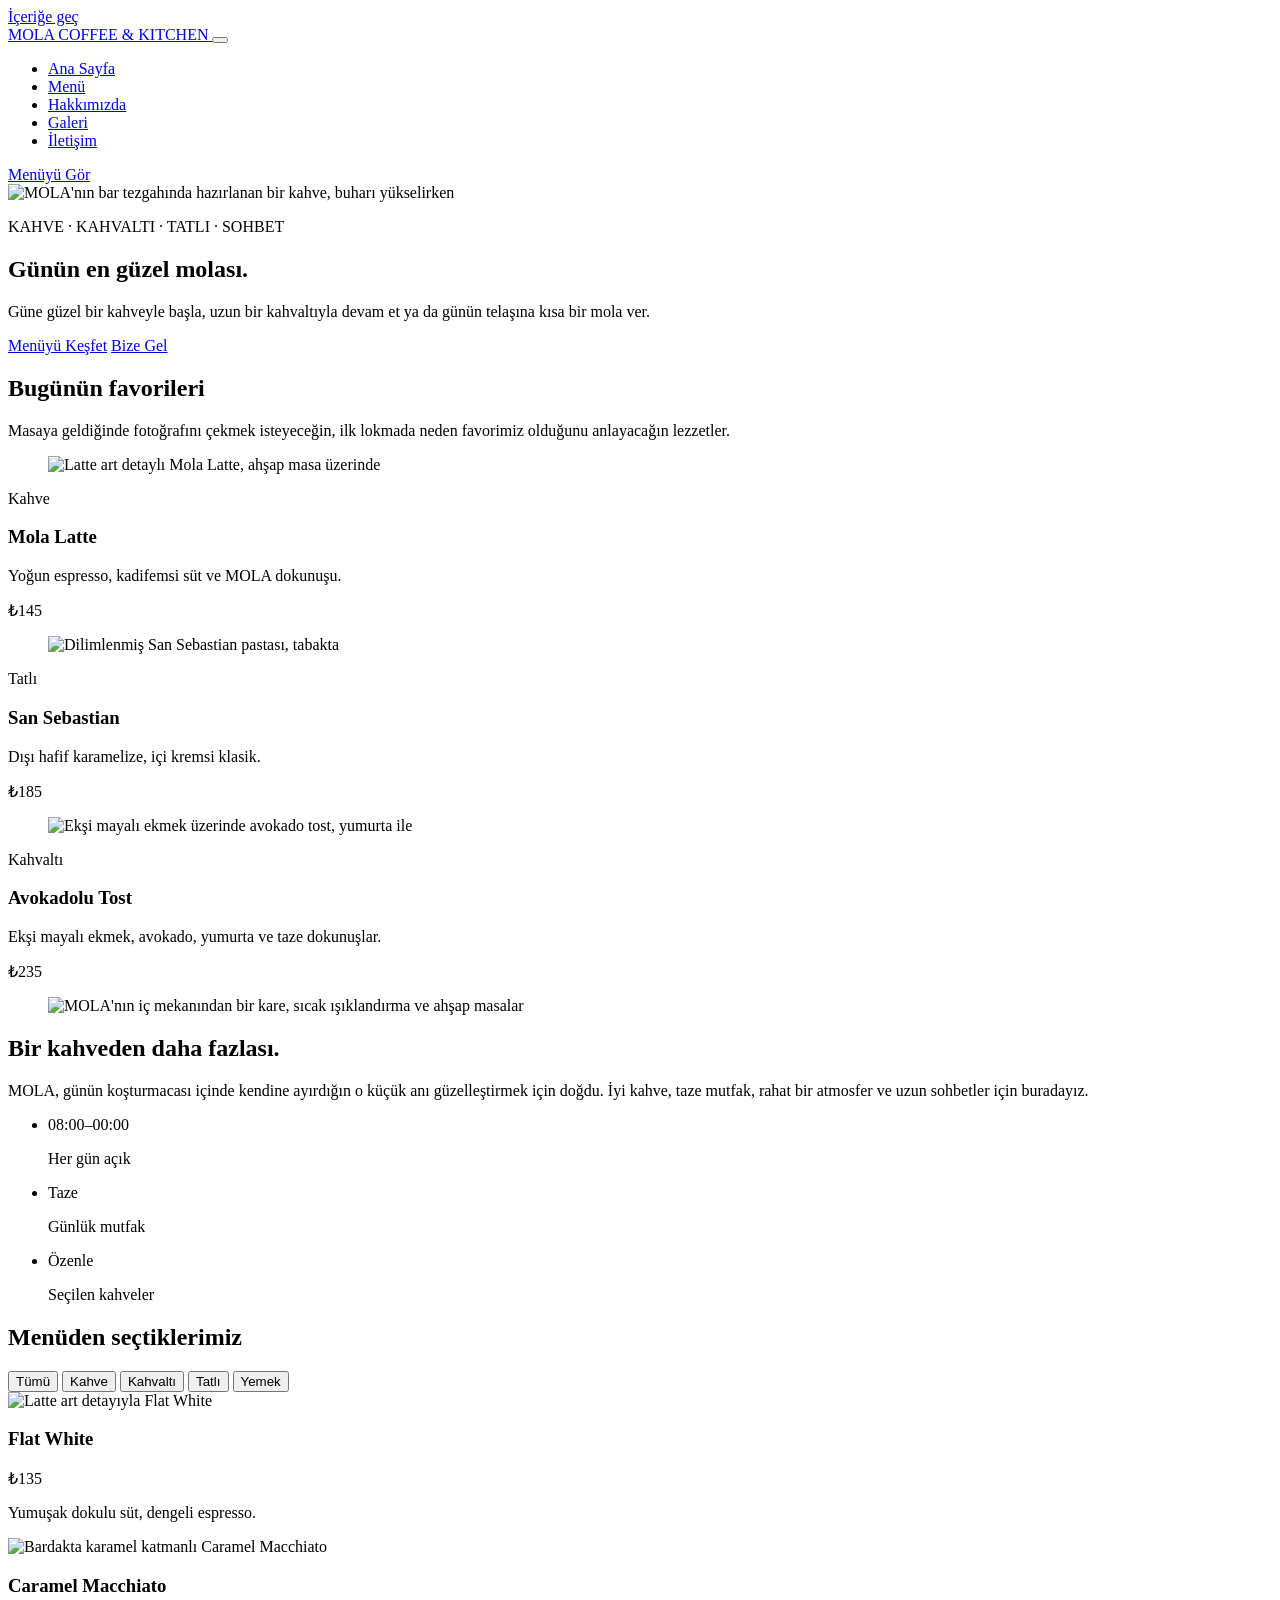
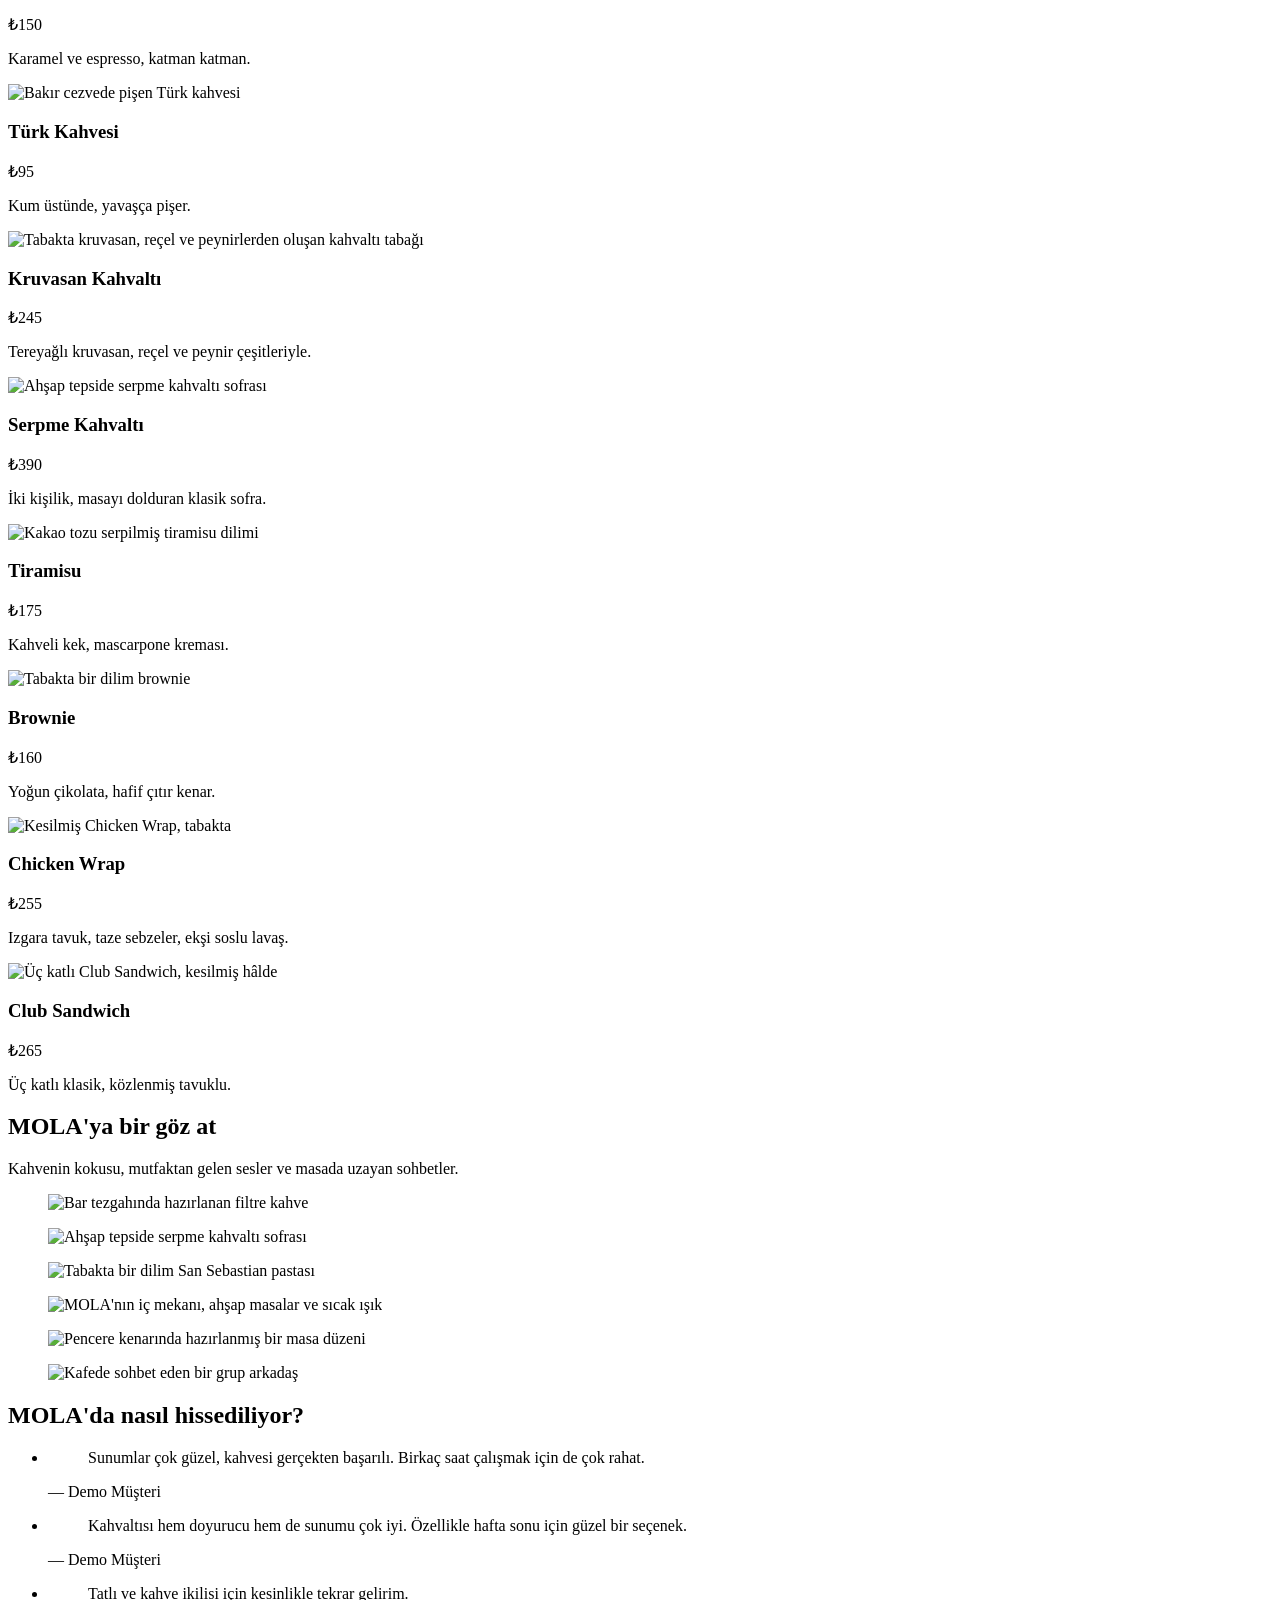
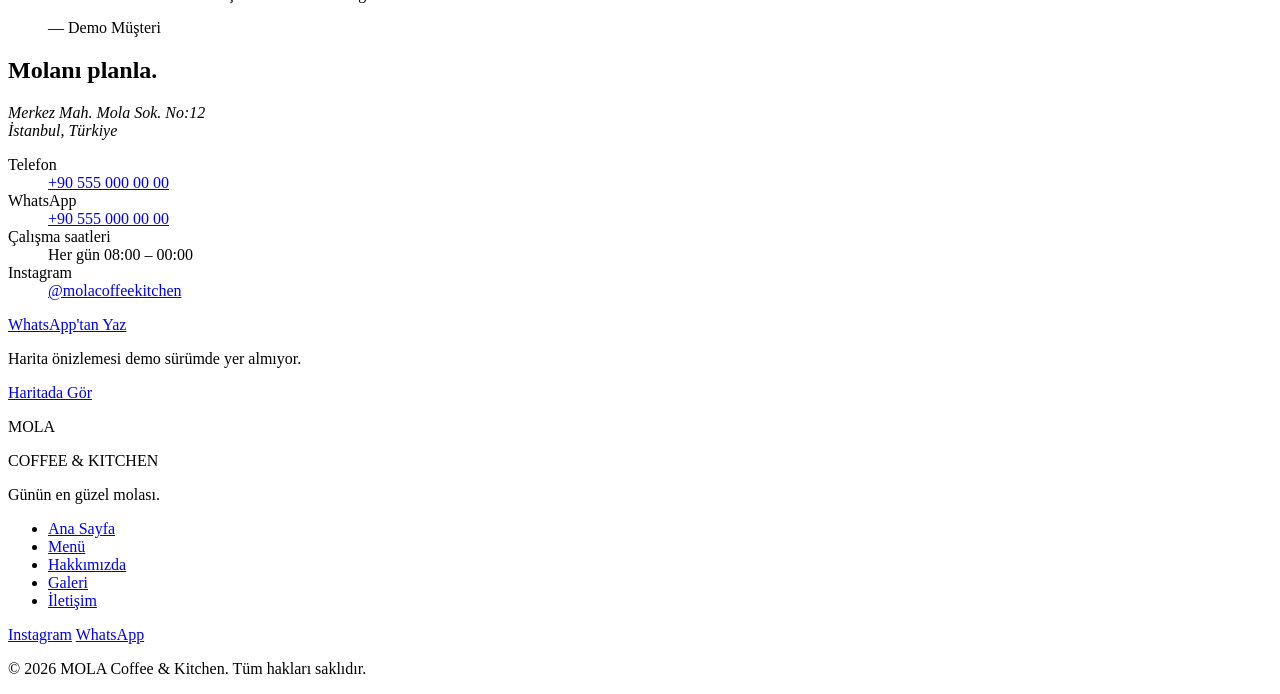
==== index.html @ d5f74929 "feat: add MOLA homepage Add the initial responsive homepage structure for MOLA Coffee & Kitchen, inc" ====
<!doctype html>
<html lang="tr">
<head>
  <meta charset="utf-8">
  <meta name="viewport" content="width=device-width, initial-scale=1">
  <title>MOLA Coffee & Kitchen | Günün en güzel molası.</title>
  <meta name="description" content="MOLA Coffee & Kitchen; iyi kahve, taze kahvaltı, tatlılar ve keyifli sohbetler için modern bir şehir kafesi.">
  <meta name="robots" content="index, follow">
  <link rel="canonical" href="https://example.com/">

  <meta property="og:title" content="MOLA Coffee & Kitchen | Günün en güzel molası.">
  <meta property="og:description" content="MOLA Coffee & Kitchen; iyi kahve, taze kahvaltı, tatlılar ve keyifli sohbetler için modern bir şehir kafesi.">
  <meta property="og:type" content="website">
  <meta property="og:url" content="https://example.com/">
  <meta property="og:image" content="https://example.com/assets/images/hero-coffee.jpg">
  <meta property="og:locale" content="tr_TR">

  <meta name="twitter:card" content="summary_large_image">
  <meta name="twitter:title" content="MOLA Coffee & Kitchen | Günün en güzel molası.">
  <meta name="twitter:description" content="MOLA Coffee & Kitchen; iyi kahve, taze kahvaltı, tatlılar ve keyifli sohbetler için modern bir şehir kafesi.">
  <meta name="twitter:image" content="https://example.com/assets/images/hero-coffee.jpg">

  <meta name="theme-color" content="#2B1B12">
  <link rel="icon" href="assets/icons/favicon.svg" type="image/svg+xml">

  <link rel="stylesheet" href="css/style.css">

  <script type="application/ld+json">
  {
    "@context": "https://schema.org",
    "@type": "CafeOrCoffeeShop",
    "name": "MOLA Coffee & Kitchen",
    "image": "https://example.com/assets/images/hero-coffee.jpg",
    "telephone": "+905550000000",
    "address": {
      "@type": "PostalAddress",
      "streetAddress": "Merkez Mah. Mola Sok. No:12",
      "addressLocality": "İstanbul",
      "addressCountry": "TR"
    },
    "url": "https://example.com/",
    "openingHours": "Mo-Su 08:00-24:00",
    "servesCuisine": "Cafe"
  }
  </script>

  <!--
  MOLA Coffee & Kitchen is a fictional demo concept.
  All addresses, phone numbers, prices and testimonials are placeholder/demo data
  and must be replaced with verified client information before production use.
  -->
</head>
<body>
  <a class="skip-link" href="#main-content">İçeriğe geç</a>

  <header class="site-header">
    <div class="container header__inner">
      <a class="logo" href="index.html" aria-label="MOLA Coffee & Kitchen ana sayfa">
        <span class="logo__mark">MOLA</span>
        <span class="logo__sub">COFFEE &amp; KITCHEN</span>
      </a>

      <button class="nav-toggle" type="button" aria-label="Menüyü aç" aria-expanded="false" aria-controls="primary-navigation">
        <span class="nav-toggle__line"></span>
        <span class="nav-toggle__line"></span>
        <span class="nav-toggle__line"></span>
      </button>

      <nav id="primary-navigation" class="primary-nav" aria-label="Ana navigasyon">
        <ul class="primary-nav__list">
          <li><a href="index.html" aria-current="page">Ana Sayfa</a></li>
          <li><a href="menu.html">Menü</a></li>
          <li><a href="about.html">Hakkımızda</a></li>
          <li><a href="#gallery">Galeri</a></li>
          <li><a href="#contact">İletişim</a></li>
        </ul>
        <a class="button button--primary header__cta" href="menu.html">Menüyü Gör</a>
      </nav>
    </div>
  </header>

  <main id="main-content">

    <section class="hero" aria-label="Giriş">
      <div class="hero__media">
        <img
          class="hero__image"
          src="assets/images/hero-coffee.jpg"
          alt="MOLA'nın bar tezgahında hazırlanan bir kahve, buharı yükselirken"
          width="1600"
          height="1000"
          loading="eager"
          fetchpriority="high"
          decoding="async">
      </div>
      <div class="container hero__content">
        <p class="hero__eyebrow">KAHVE · KAHVALTI · TATLI · SOHBET</p>
        <h1 class="hero__title">Günün en güzel molası.</h1>
        <p class="hero__description">Güne güzel bir kahveyle başla, uzun bir kahvaltıyla devam et ya da günün telaşına kısa bir mola ver.</p>
        <div class="hero__actions">
          <a class="button button--primary" href="menu.html">Menüyü Keşfet</a>
          <a class="button button--secondary" href="#contact">Bize Gel</a>
        </div>
      </div>
      <a class="hero__scroll" href="#featured" aria-label="Sayfada aşağı in">
        <span class="hero__scroll-line"></span>
      </a>
    </section>

    <section class="featured" id="featured" aria-labelledby="featured-heading">
      <div class="container">
        <div class="section-heading">
          <h2 id="featured-heading">Bugünün favorileri</h2>
          <p>Masaya geldiğinde fotoğrafını çekmek isteyeceğin, ilk lokmada neden favorimiz olduğunu anlayacağın lezzetler.</p>
        </div>

        <div class="featured__grid">
          <article class="featured__item">
            <figure class="featured__figure">
              <img src="assets/images/mola-latte.jpg" alt="Latte art detaylı Mola Latte, ahşap masa üzerinde" width="800" height="600" loading="lazy" decoding="async">
            </figure>
            <div class="featured__details">
              <p class="featured__category">Kahve</p>
              <h3 class="featured__name">Mola Latte</h3>
              <p class="featured__description">Yoğun espresso, kadifemsi süt ve MOLA dokunuşu.</p>
              <p class="featured__price">₺145</p>
            </div>
          </article>

          <article class="featured__item">
            <figure class="featured__figure">
              <img src="assets/images/san-sebastian.jpg" alt="Dilimlenmiş San Sebastian pastası, tabakta" width="800" height="600" loading="lazy" decoding="async">
            </figure>
            <div class="featured__details">
              <p class="featured__category">Tatlı</p>
              <h3 class="featured__name">San Sebastian</h3>
              <p class="featured__description">Dışı hafif karamelize, içi kremsi klasik.</p>
              <p class="featured__price">₺185</p>
            </div>
          </article>

          <article class="featured__item">
            <figure class="featured__figure">
              <img src="assets/images/avocado-toast.jpg" alt="Ekşi mayalı ekmek üzerinde avokado tost, yumurta ile" width="800" height="600" loading="lazy" decoding="async">
            </figure>
            <div class="featured__details">
              <p class="featured__category">Kahvaltı</p>
              <h3 class="featured__name">Avokadolu Tost</h3>
              <p class="featured__description">Ekşi mayalı ekmek, avokado, yumurta ve taze dokunuşlar.</p>
              <p class="featured__price">₺235</p>
            </div>
          </article>
        </div>
      </div>
    </section>

    <section class="story" aria-labelledby="story-heading">
      <div class="container story__inner">
        <figure class="story__figure">
          <img src="assets/images/story-interior.jpg" alt="MOLA'nın iç mekanından bir kare, sıcak ışıklandırma ve ahşap masalar" width="900" height="1100" loading="lazy" decoding="async">
        </figure>
        <div class="story__content">
          <h2 id="story-heading">Bir kahveden daha fazlası.</h2>
          <p>MOLA, günün koşturmacası içinde kendine ayırdığın o küçük anı güzelleştirmek için doğdu. İyi kahve, taze mutfak, rahat bir atmosfer ve uzun sohbetler için buradayız.</p>
          <ul class="story__usp-list">
            <li class="story__usp">
              <p class="story__usp-value">08:00–00:00</p>
              <p class="story__usp-label">Her gün açık</p>
            </li>
            <li class="story__usp">
              <p class="story__usp-value">Taze</p>
              <p class="story__usp-label">Günlük mutfak</p>
            </li>
            <li class="story__usp">
              <p class="story__usp-value">Özenle</p>
              <p class="story__usp-label">Seçilen kahveler</p>
            </li>
          </ul>
        </div>
      </div>
    </section>

    <section class="menu-preview" aria-labelledby="menu-preview-heading">
      <div class="container">
        <div class="section-heading">
          <h2 id="menu-preview-heading">Menüden seçtiklerimiz</h2>
        </div>

        <div class="menu-filter" role="group" aria-label="Menü kategorisine göre filtrele">
          <button type="button" class="menu-filter__button is-active" data-filter="tumu" aria-pressed="true">Tümü</button>
          <button type="button" class="menu-filter__button" data-filter="kahve" aria-pressed="false">Kahve</button>
          <button type="button" class="menu-filter__button" data-filter="kahvalti" aria-pressed="false">Kahvaltı</button>
          <button type="button" class="menu-filter__button" data-filter="tatli" aria-pressed="false">Tatlı</button>
          <button type="button" class="menu-filter__button" data-filter="yemek" aria-pressed="false">Yemek</button>
        </div>

        <div class="menu-preview__grid" id="menu-preview-grid">
          <article class="menu-item" data-category="kahve">
            <img class="menu-item__image" src="assets/images/flat-white.jpg" alt="Latte art detayıyla Flat White" width="600" height="600" loading="lazy" decoding="async">
            <div class="menu-item__body">
              <div class="menu-item__heading">
                <h3 class="menu-item__name">Flat White</h3>
                <p class="menu-item__price">₺135</p>
              </div>
              <p class="menu-item__description">Yumuşak dokulu süt, dengeli espresso.</p>
            </div>
          </article>

          <article class="menu-item" data-category="kahve">
            <img class="menu-item__image" src="assets/images/caramel-macchiato.jpg" alt="Bardakta karamel katmanlı Caramel Macchiato" width="600" height="600" loading="lazy" decoding="async">
            <div class="menu-item__body">
              <div class="menu-item__heading">
                <h3 class="menu-item__name">Caramel Macchiato</h3>
                <p class="menu-item__price">₺150</p>
              </div>
              <p class="menu-item__description">Karamel ve espresso, katman katman.</p>
            </div>
          </article>

          <article class="menu-item" data-category="kahve">
            <img class="menu-item__image" src="assets/images/turk-kahvesi.jpg" alt="Bakır cezvede pişen Türk kahvesi" width="600" height="600" loading="lazy" decoding="async">
            <div class="menu-item__body">
              <div class="menu-item__heading">
                <h3 class="menu-item__name">Türk Kahvesi</h3>
                <p class="menu-item__price">₺95</p>
              </div>
              <p class="menu-item__description">Kum üstünde, yavaşça pişer.</p>
            </div>
          </article>

          <article class="menu-item" data-category="kahvalti">
            <img class="menu-item__image" src="assets/images/kruvasan-kahvalti.jpg" alt="Tabakta kruvasan, reçel ve peynirlerden oluşan kahvaltı tabağı" width="600" height="600" loading="lazy" decoding="async">
            <div class="menu-item__body">
              <div class="menu-item__heading">
                <h3 class="menu-item__name">Kruvasan Kahvaltı</h3>
                <p class="menu-item__price">₺245</p>
              </div>
              <p class="menu-item__description">Tereyağlı kruvasan, reçel ve peynir çeşitleriyle.</p>
            </div>
          </article>

          <article class="menu-item" data-category="kahvalti">
            <img class="menu-item__image" src="assets/images/serpme-kahvalti.jpg" alt="Ahşap tepside serpme kahvaltı sofrası" width="600" height="600" loading="lazy" decoding="async">
            <div class="menu-item__body">
              <div class="menu-item__heading">
                <h3 class="menu-item__name">Serpme Kahvaltı</h3>
                <p class="menu-item__price">₺390</p>
              </div>
              <p class="menu-item__description">İki kişilik, masayı dolduran klasik sofra.</p>
            </div>
          </article>

          <article class="menu-item" data-category="tatli">
            <img class="menu-item__image" src="assets/images/tiramisu.jpg" alt="Kakao tozu serpilmiş tiramisu dilimi" width="600" height="600" loading="lazy" decoding="async">
            <div class="menu-item__body">
              <div class="menu-item__heading">
                <h3 class="menu-item__name">Tiramisu</h3>
                <p class="menu-item__price">₺175</p>
              </div>
              <p class="menu-item__description">Kahveli kek, mascarpone kreması.</p>
            </div>
          </article>

          <article class="menu-item" data-category="tatli">
            <img class="menu-item__image" src="assets/images/brownie.jpg" alt="Tabakta bir dilim brownie" width="600" height="600" loading="lazy" decoding="async">
            <div class="menu-item__body">
              <div class="menu-item__heading">
                <h3 class="menu-item__name">Brownie</h3>
                <p class="menu-item__price">₺160</p>
              </div>
              <p class="menu-item__description">Yoğun çikolata, hafif çıtır kenar.</p>
            </div>
          </article>

          <article class="menu-item" data-category="yemek">
            <img class="menu-item__image" src="assets/images/chicken-wrap.jpg" alt="Kesilmiş Chicken Wrap, tabakta" width="600" height="600" loading="lazy" decoding="async">
            <div class="menu-item__body">
              <div class="menu-item__heading">
                <h3 class="menu-item__name">Chicken Wrap</h3>
                <p class="menu-item__price">₺255</p>
              </div>
              <p class="menu-item__description">Izgara tavuk, taze sebzeler, ekşi soslu lavaş.</p>
            </div>
          </article>

          <article class="menu-item" data-category="yemek">
            <img class="menu-item__image" src="assets/images/club-sandwich.jpg" alt="Üç katlı Club Sandwich, kesilmiş hâlde" width="600" height="600" loading="lazy" decoding="async">
            <div class="menu-item__body">
              <div class="menu-item__heading">
                <h3 class="menu-item__name">Club Sandwich</h3>
                <p class="menu-item__price">₺265</p>
              </div>
              <p class="menu-item__description">Üç katlı klasik, közlenmiş tavuklu.</p>
            </div>
          </article>
        </div>
      </div>
    </section>

    <section class="gallery" id="gallery" aria-labelledby="gallery-heading">
      <div class="container">
        <div class="section-heading">
          <h2 id="gallery-heading">MOLA'ya bir göz at</h2>
          <p>Kahvenin kokusu, mutfaktan gelen sesler ve masada uzayan sohbetler.</p>
        </div>

        <div class="gallery__grid">
          <figure class="gallery__item gallery__item--tall">
            <img src="assets/images/gallery-01.jpg" alt="Bar tezgahında hazırlanan filtre kahve" width="800" height="1000" loading="lazy" decoding="async">
          </figure>
          <figure class="gallery__item">
            <img src="assets/images/gallery-02.jpg" alt="Ahşap tepside serpme kahvaltı sofrası" width="1000" height="750" loading="lazy" decoding="async">
          </figure>
          <figure class="gallery__item">
            <img src="assets/images/gallery-03.jpg" alt="Tabakta bir dilim San Sebastian pastası" width="900" height="700" loading="lazy" decoding="async">
          </figure>
          <figure class="gallery__item gallery__item--wide">
            <img src="assets/images/gallery-04.jpg" alt="MOLA'nın iç mekanı, ahşap masalar ve sıcak ışık" width="1200" height="800" loading="lazy" decoding="async">
          </figure>
          <figure class="gallery__item">
            <img src="assets/images/gallery-05.jpg" alt="Pencere kenarında hazırlanmış bir masa düzeni" width="800" height="900" loading="lazy" decoding="async">
          </figure>
          <figure class="gallery__item gallery__item--tall">
            <img src="assets/images/gallery-06.jpg" alt="Kafede sohbet eden bir grup arkadaş" width="800" height="1000" loading="lazy" decoding="async">
          </figure>
        </div>
      </div>
    </section>

    <section class="testimonials" aria-labelledby="testimonials-heading">
      <div class="container">
        <div class="section-heading">
          <h2 id="testimonials-heading">MOLA'da nasıl hissediliyor?</h2>
        </div>

        <ul class="testimonials__list">
          <li class="testimonial">
            <blockquote class="testimonial__quote">
              <p>Sunumlar çok güzel, kahvesi gerçekten başarılı. Birkaç saat çalışmak için de çok rahat.</p>
            </blockquote>
            <p class="testimonial__author">— Demo Müşteri</p>
          </li>
          <li class="testimonial">
            <blockquote class="testimonial__quote">
              <p>Kahvaltısı hem doyurucu hem de sunumu çok iyi. Özellikle hafta sonu için güzel bir seçenek.</p>
            </blockquote>
            <p class="testimonial__author">— Demo Müşteri</p>
          </li>
          <li class="testimonial">
            <blockquote class="testimonial__quote">
              <p>Tatlı ve kahve ikilisi için kesinlikle tekrar gelirim.</p>
            </blockquote>
            <p class="testimonial__author">— Demo Müşteri</p>
          </li>
        </ul>
      </div>
    </section>

    <section class="contact" id="contact" aria-labelledby="contact-heading">
      <div class="container contact__inner">
        <div class="contact__info">
          <h2 id="contact-heading">Molanı planla.</h2>

          <address class="contact__address">
            Merkez Mah. Mola Sok. No:12<br>
            İstanbul, Türkiye
          </address>

          <dl class="contact__details">
            <div class="contact__detail">
              <dt>Telefon</dt>
              <dd><a href="tel:+905550000000">+90 555 000 00 00</a></dd>
            </div>
            <div class="contact__detail">
              <dt>WhatsApp</dt>
              <dd><a href="https://wa.me/905550000000">+90 555 000 00 00</a></dd>
            </div>
            <div class="contact__detail">
              <dt>Çalışma saatleri</dt>
              <dd>Her gün 08:00 – 00:00</dd>
            </div>
            <div class="contact__detail">
              <dt>Instagram</dt>
              <dd><a href="https://instagram.com/" target="_blank" rel="noopener noreferrer">@molacoffeekitchen</a></dd>
            </div>
          </dl>

          <a class="button button--primary" href="https://wa.me/905550000000">WhatsApp'tan Yaz</a>
        </div>

        <div class="contact__map">
          <p class="contact__map-note">Harita önizlemesi demo sürümde yer almıyor.</p>
          <a class="button button--secondary" href="https://www.google.com/maps" target="_blank" rel="noopener noreferrer">Haritada Gör</a>
        </div>
      </div>
    </section>

  </main>

  <footer class="site-footer">
    <div class="container footer__inner">
      <div class="footer__brand">
        <p class="footer__logo">MOLA</p>
        <p class="footer__sub">COFFEE &amp; KITCHEN</p>
        <p class="footer__slogan">Günün en güzel molası.</p>
      </div>

      <nav class="footer__nav" aria-label="Alt navigasyon">
        <ul>
          <li><a href="index.html">Ana Sayfa</a></li>
          <li><a href="menu.html">Menü</a></li>
          <li><a href="about.html">Hakkımızda</a></li>
          <li><a href="#gallery">Galeri</a></li>
          <li><a href="#contact">İletişim</a></li>
        </ul>
      </nav>

      <div class="footer__social">
        <a href="https://instagram.com/" target="_blank" rel="noopener noreferrer">Instagram</a>
        <a href="https://wa.me/905550000000" target="_blank" rel="noopener noreferrer">WhatsApp</a>
      </div>
    </div>

    <div class="container footer__bottom">
      <p>© 2026 MOLA Coffee & Kitchen. Tüm hakları saklıdır.</p>
    </div>
  </footer>

  <script src="js/script.js" defer></script>
</body>
</html>
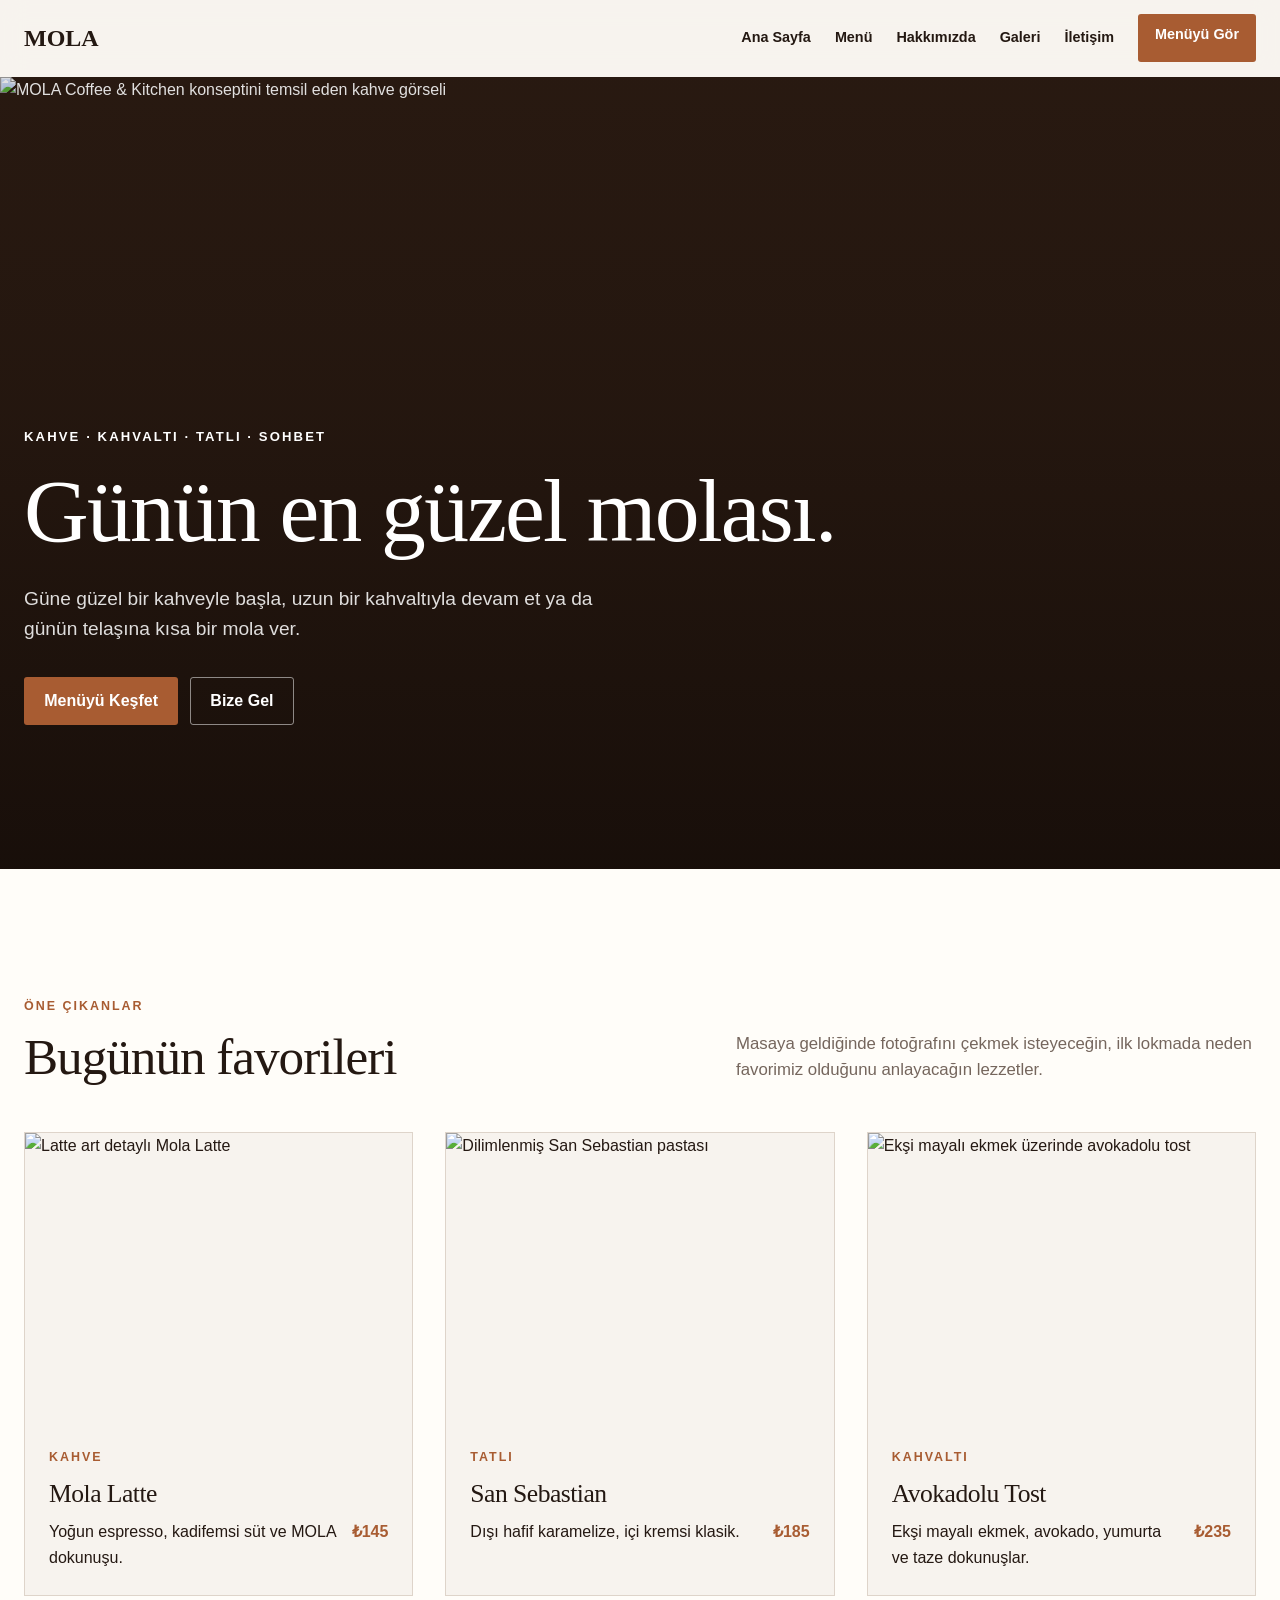
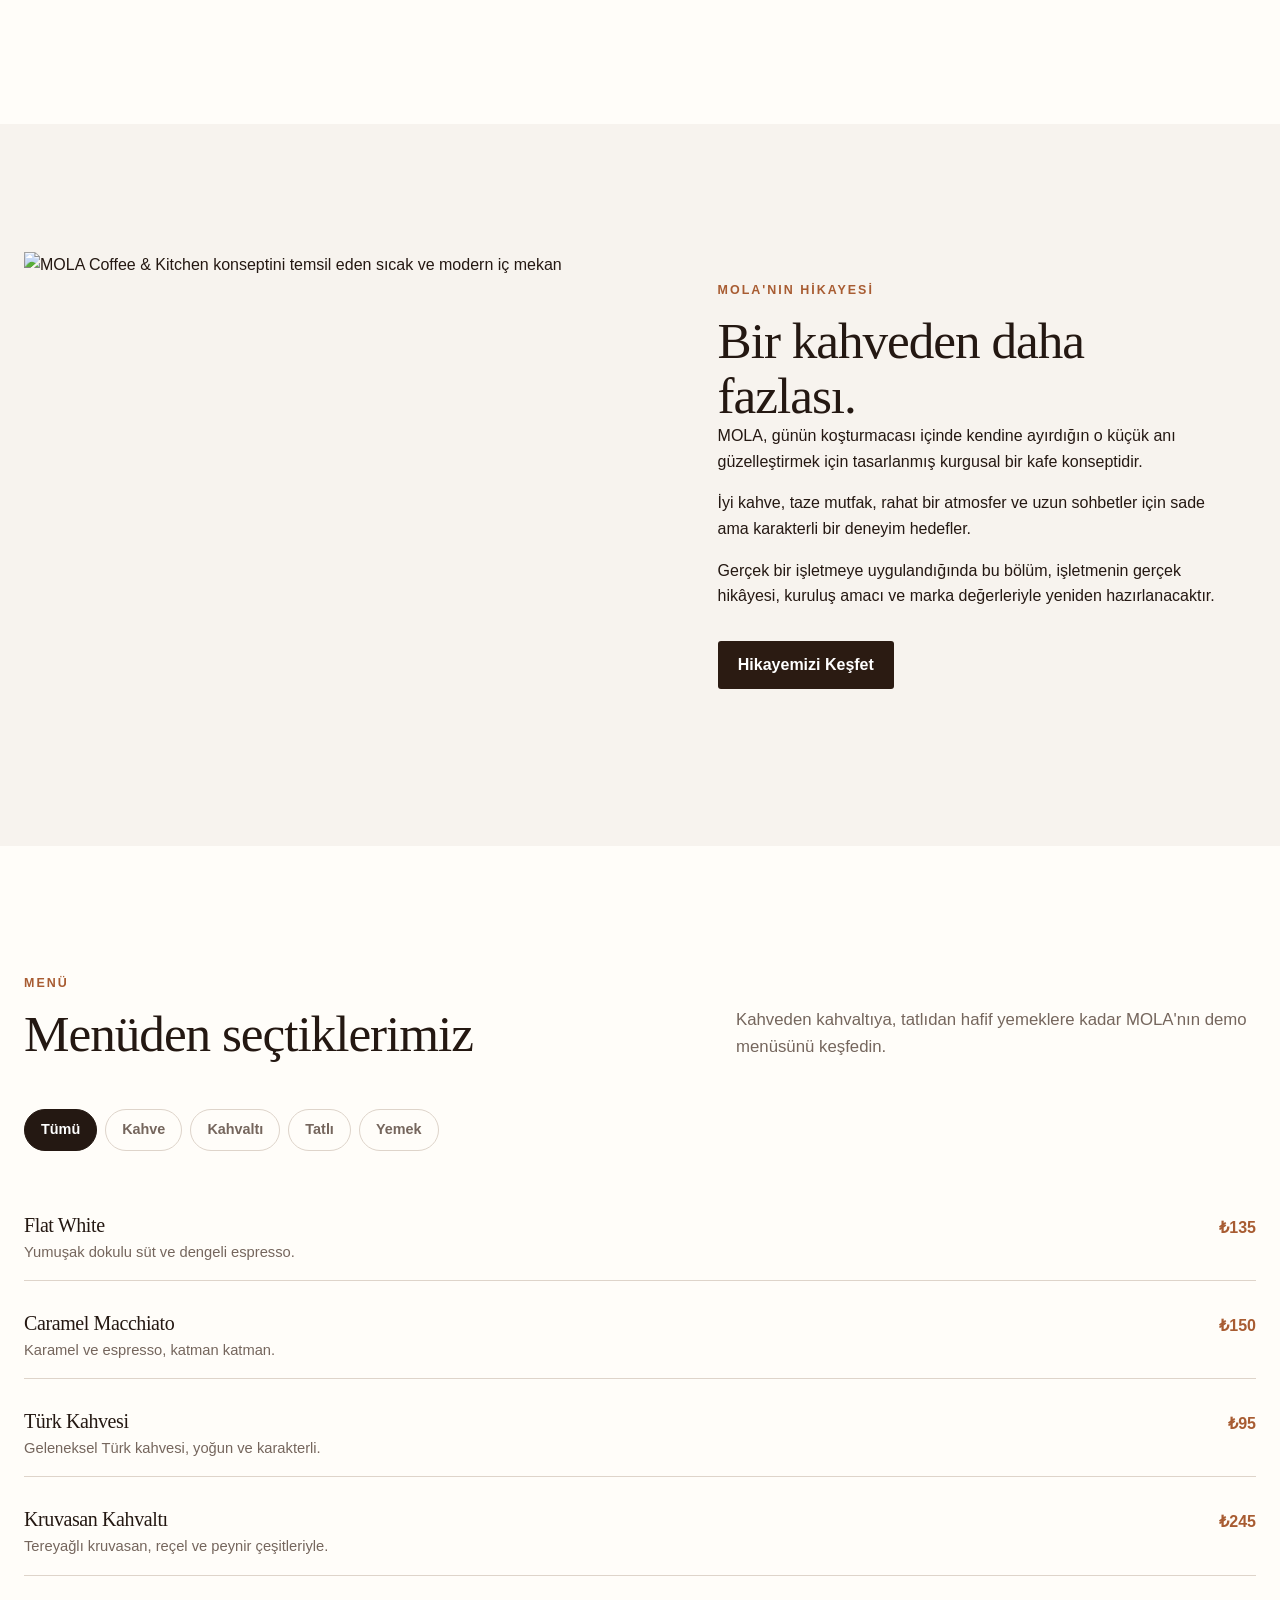
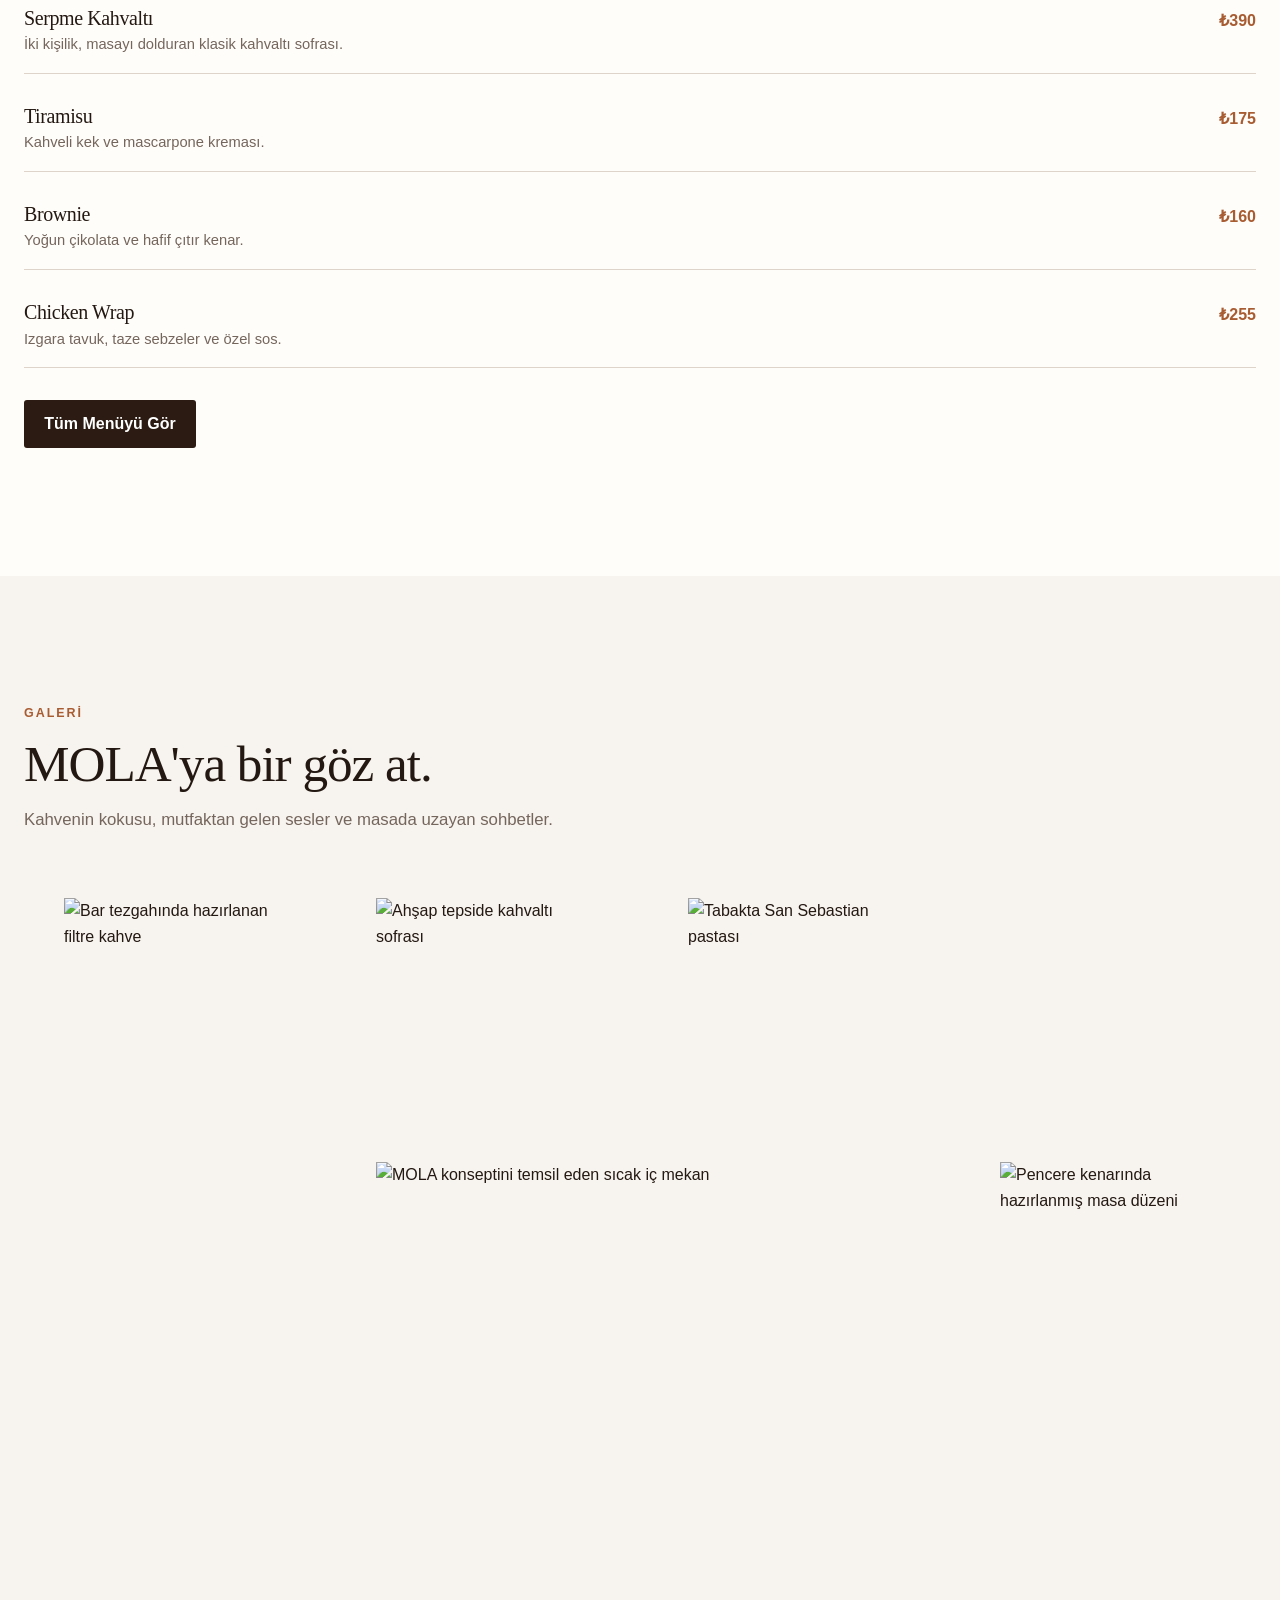
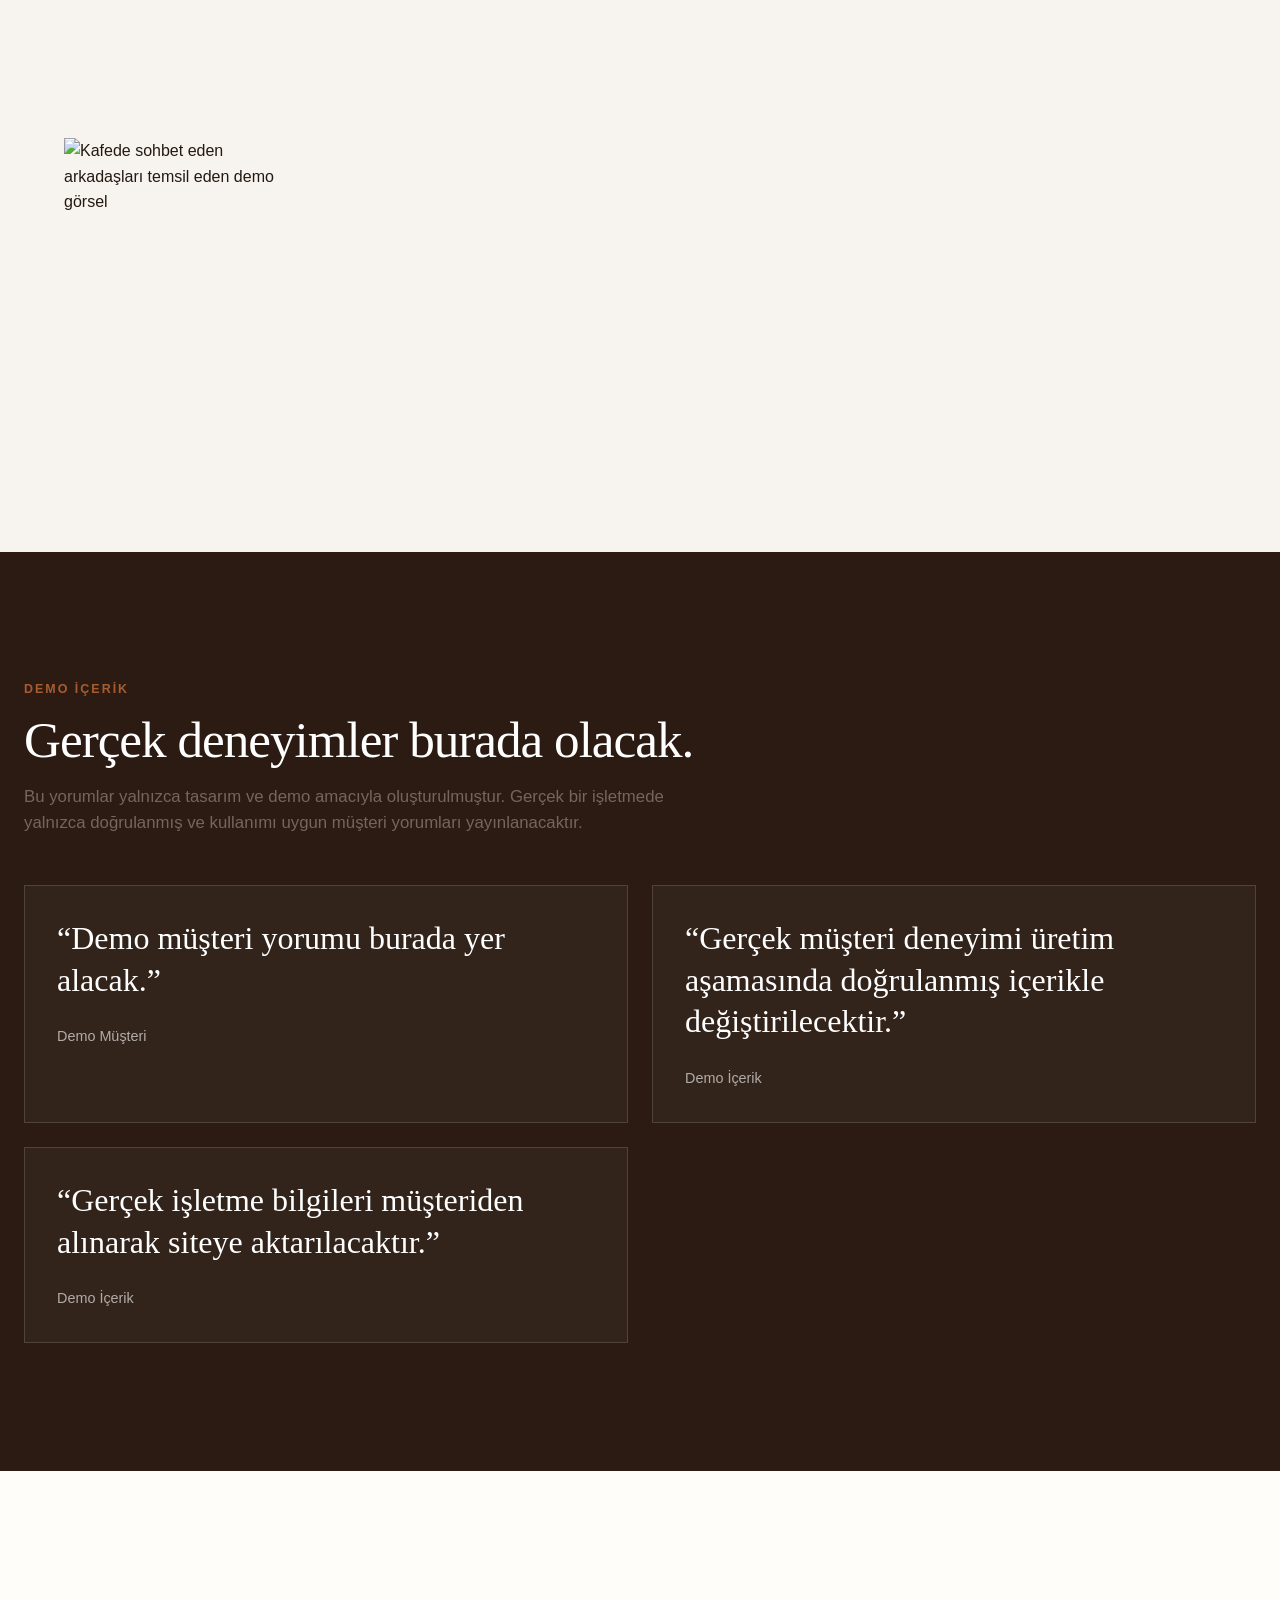
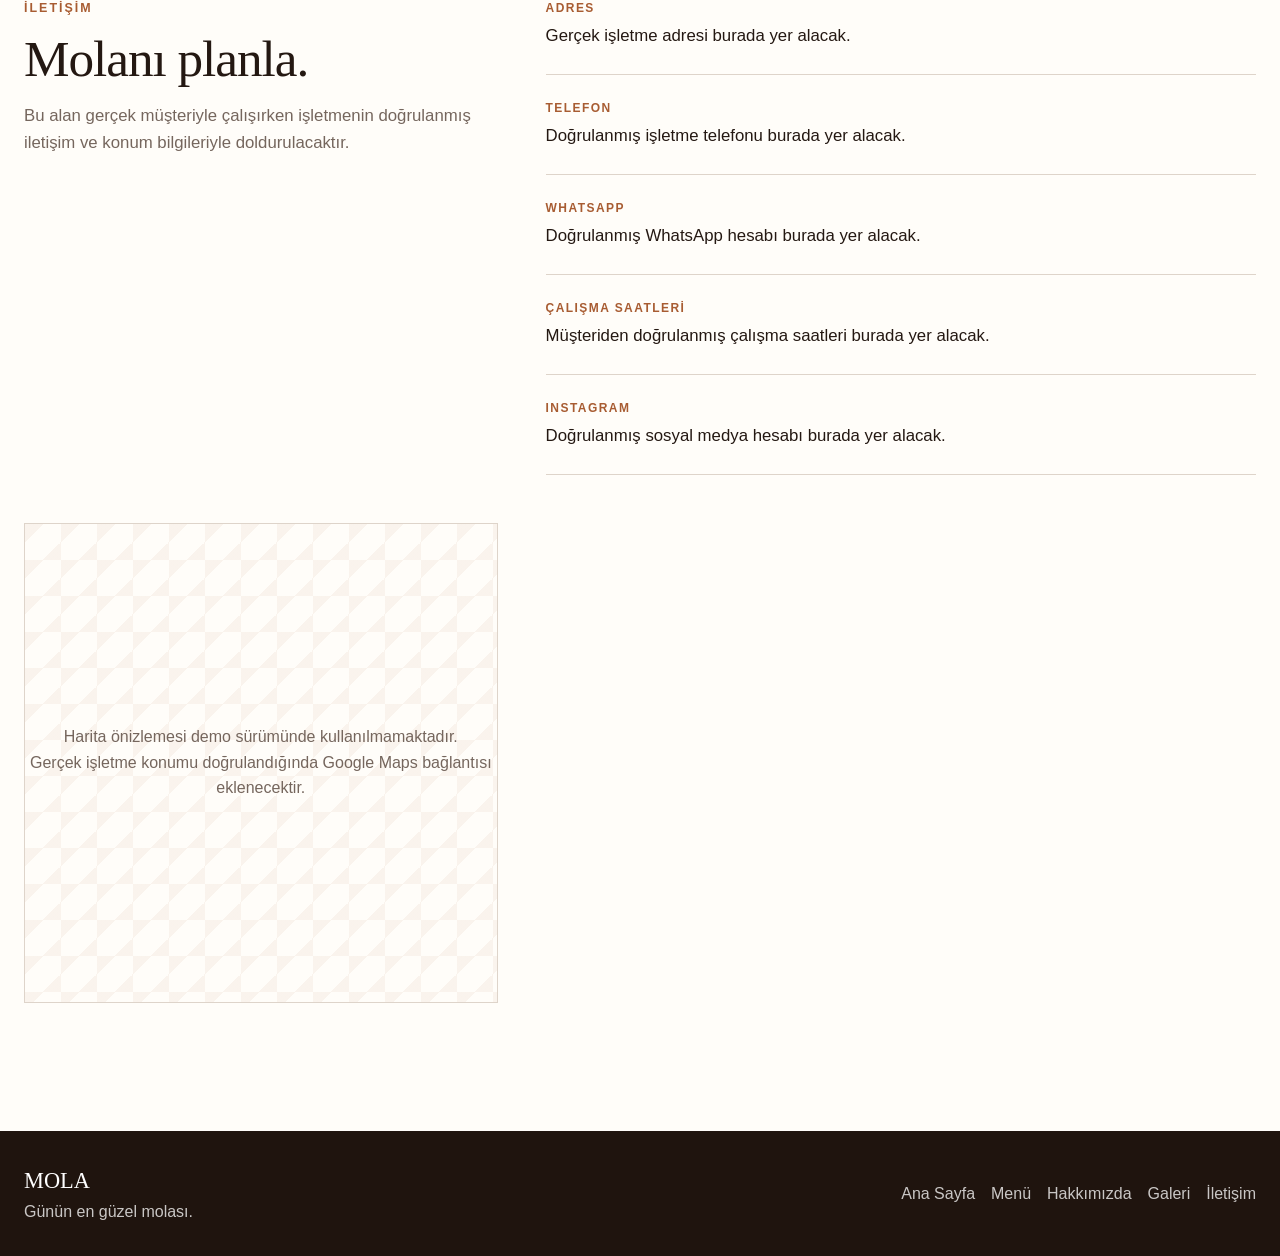
==== commit 094f8c6d: "refactor: align homepage with current design system Align the homepage markup with the current respo" ====
--- a/index.html
+++ b/index.html
@@ -1,431 +1,1159 @@
-<!doctype html>
+<!DOCTYPE html>
 <html lang="tr">
 <head>
-  <meta charset="utf-8">
-  <meta name="viewport" content="width=device-width, initial-scale=1">
+  <meta charset="UTF-8">
+
+  <meta
+    name="viewport"
+    content="width=device-width, initial-scale=1.0"
+  >
+
   <title>MOLA Coffee & Kitchen | Günün en güzel molası.</title>
-  <meta name="description" content="MOLA Coffee & Kitchen; iyi kahve, taze kahvaltı, tatlılar ve keyifli sohbetler için modern bir şehir kafesi.">
-  <meta name="robots" content="index, follow">
-  <link rel="canonical" href="https://example.com/">
-
-  <meta property="og:title" content="MOLA Coffee & Kitchen | Günün en güzel molası.">
-  <meta property="og:description" content="MOLA Coffee & Kitchen; iyi kahve, taze kahvaltı, tatlılar ve keyifli sohbetler için modern bir şehir kafesi.">
-  <meta property="og:type" content="website">
-  <meta property="og:url" content="https://example.com/">
-  <meta property="og:image" content="https://example.com/assets/images/hero-coffee.jpg">
-  <meta property="og:locale" content="tr_TR">
-
-  <meta name="twitter:card" content="summary_large_image">
-  <meta name="twitter:title" content="MOLA Coffee & Kitchen | Günün en güzel molası.">
-  <meta name="twitter:description" content="MOLA Coffee & Kitchen; iyi kahve, taze kahvaltı, tatlılar ve keyifli sohbetler için modern bir şehir kafesi.">
-  <meta name="twitter:image" content="https://example.com/assets/images/hero-coffee.jpg">
-
-  <meta name="theme-color" content="#2B1B12">
-  <link rel="icon" href="assets/icons/favicon.svg" type="image/svg+xml">
-
-  <link rel="stylesheet" href="css/style.css">
-
-  <script type="application/ld+json">
-  {
-    "@context": "https://schema.org",
-    "@type": "CafeOrCoffeeShop",
-    "name": "MOLA Coffee & Kitchen",
-    "image": "https://example.com/assets/images/hero-coffee.jpg",
-    "telephone": "+905550000000",
-    "address": {
-      "@type": "PostalAddress",
-      "streetAddress": "Merkez Mah. Mola Sok. No:12",
-      "addressLocality": "İstanbul",
-      "addressCountry": "TR"
-    },
-    "url": "https://example.com/",
-    "openingHours": "Mo-Su 08:00-24:00",
-    "servesCuisine": "Cafe"
-  }
-  </script>
+
+  <meta
+    name="description"
+    content="MOLA Coffee & Kitchen; iyi kahve, taze kahvaltı, tatlılar ve keyifli sohbetler için tasarlanmış modern bir kafe konseptidir."
+  >
+
+  <meta
+    name="robots"
+    content="index, follow"
+  >
+
+  <meta
+    name="theme-color"
+    content="#2B1B12"
+  >
+
+  <meta
+    property="og:type"
+    content="website"
+  >
+
+  <meta
+    property="og:title"
+    content="MOLA Coffee & Kitchen | Günün en güzel molası."
+  >
+
+  <meta
+    property="og:description"
+    content="İyi kahve, taze kahvaltı, tatlılar ve keyifli sohbetler için modern bir kafe konsepti."
+  >
+
+  <meta
+    property="og:locale"
+    content="tr_TR"
+  >
+
+  <meta
+    name="twitter:card"
+    content="summary_large_image"
+  >
+
+  <meta
+    name="twitter:title"
+    content="MOLA Coffee & Kitchen | Günün en güzel molası."
+  >
+
+  <meta
+    name="twitter:description"
+    content="İyi kahve, taze kahvaltı, tatlılar ve keyifli sohbetler için modern bir kafe konsepti."
+  >
+
+  <link
+    rel="icon"
+    href="assets/icons/favicon.svg"
+    type="image/svg+xml"
+  >
+
+  <link
+    rel="stylesheet"
+    href="css/style.css"
+  >
 
   <!--
-  MOLA Coffee & Kitchen is a fictional demo concept.
-  All addresses, phone numbers, prices and testimonials are placeholder/demo data
-  and must be replaced with verified client information before production use.
+    MOLA Coffee & Kitchen fictional demo.
+
+    No real business contact information is used.
+    Phone number, WhatsApp, Instagram, address, opening hours,
+    prices, testimonials and production SEO data must be replaced
+    with verified client information before production use.
+
+    Canonical URL and production social metadata are intentionally
+    omitted until a real production domain is available.
   -->
 </head>
+
 <body>
-  <a class="skip-link" href="#main-content">İçeriğe geç</a>
+
+  <a
+    class="skip-link"
+    href="#main-content"
+  >
+    İçeriğe geç
+  </a>
 
   <header class="site-header">
-    <div class="container header__inner">
-      <a class="logo" href="index.html" aria-label="MOLA Coffee & Kitchen ana sayfa">
-        <span class="logo__mark">MOLA</span>
-        <span class="logo__sub">COFFEE &amp; KITCHEN</span>
+    <div class="container site-header__inner">
+
+      <a
+        class="brand"
+        href="index.html"
+        aria-label="MOLA Coffee & Kitchen ana sayfa"
+      >
+        MOLA
       </a>
 
-      <button class="nav-toggle" type="button" aria-label="Menüyü aç" aria-expanded="false" aria-controls="primary-navigation">
-        <span class="nav-toggle__line"></span>
-        <span class="nav-toggle__line"></span>
-        <span class="nav-toggle__line"></span>
+      <button
+        class="nav-toggle"
+        type="button"
+        aria-label="Menüyü aç"
+        aria-expanded="false"
+        aria-controls="primary-navigation"
+      >
+        <span class="nav-toggle__icon" aria-hidden="true">
+          <span></span>
+          <span></span>
+          <span></span>
+        </span>
       </button>
 
-      <nav id="primary-navigation" class="primary-nav" aria-label="Ana navigasyon">
+      <nav
+        class="primary-nav"
+        id="primary-navigation"
+        aria-label="Ana navigasyon"
+      >
         <ul class="primary-nav__list">
-          <li><a href="index.html" aria-current="page">Ana Sayfa</a></li>
-          <li><a href="menu.html">Menü</a></li>
-          <li><a href="about.html">Hakkımızda</a></li>
-          <li><a href="#gallery">Galeri</a></li>
-          <li><a href="#contact">İletişim</a></li>
+
+          <li>
+            <a
+              href="index.html"
+              aria-current="page"
+            >
+              Ana Sayfa
+            </a>
+          </li>
+
+          <li>
+            <a href="menu.html">
+              Menü
+            </a>
+          </li>
+
+          <li>
+            <a href="about.html">
+              Hakkımızda
+            </a>
+          </li>
+
+          <li>
+            <a href="#gallery">
+              Galeri
+            </a>
+          </li>
+
+          <li>
+            <a href="#contact">
+              İletişim
+            </a>
+          </li>
+
+          <li>
+            <a
+              class="button button--primary"
+              href="menu.html"
+            >
+              Menüyü Gör
+            </a>
+          </li>
+
         </ul>
-        <a class="button button--primary header__cta" href="menu.html">Menüyü Gör</a>
       </nav>
+
     </div>
   </header>
 
   <main id="main-content">
 
-    <section class="hero" aria-label="Giriş">
+    <!-- HERO -->
+
+    <section
+      class="hero"
+      aria-labelledby="hero-heading"
+    >
+
       <div class="hero__media">
         <img
-          class="hero__image"
           src="assets/images/hero-coffee.jpg"
-          alt="MOLA'nın bar tezgahında hazırlanan bir kahve, buharı yükselirken"
+          alt="MOLA Coffee & Kitchen konseptini temsil eden kahve görseli"
           width="1600"
           height="1000"
           loading="eager"
           fetchpriority="high"
-          decoding="async">
+          decoding="async"
+        >
       </div>
+
       <div class="container hero__content">
-        <p class="hero__eyebrow">KAHVE · KAHVALTI · TATLI · SOHBET</p>
-        <h1 class="hero__title">Günün en güzel molası.</h1>
-        <p class="hero__description">Güne güzel bir kahveyle başla, uzun bir kahvaltıyla devam et ya da günün telaşına kısa bir mola ver.</p>
-        <div class="hero__actions">
-          <a class="button button--primary" href="menu.html">Menüyü Keşfet</a>
-          <a class="button button--secondary" href="#contact">Bize Gel</a>
-        </div>
+
+        <div class="hero__content-inner">
+
+          <p class="hero__eyebrow">
+            KAHVE · KAHVALTI · TATLI · SOHBET
+          </p>
+
+          <h1 class="hero__title">
+            Günün en güzel molası.
+          </h1>
+
+          <p class="hero__description">
+            Güne güzel bir kahveyle başla, uzun bir kahvaltıyla
+            devam et ya da günün telaşına kısa bir mola ver.
+          </p>
+
+          <div class="hero__actions">
+
+            <a
+              class="button button--primary"
+              href="menu.html"
+            >
+              Menüyü Keşfet
+            </a>
+
+            <a
+              class="button button--secondary"
+              href="#contact"
+            >
+              Bize Gel
+            </a>
+
+          </div>
+
+        </div>
+
       </div>
-      <a class="hero__scroll" href="#featured" aria-label="Sayfada aşağı in">
-        <span class="hero__scroll-line"></span>
-      </a>
+
     </section>
 
-    <section class="featured" id="featured" aria-labelledby="featured-heading">
+
+    <!-- FEATURED -->
+
+    <section
+      class="section featured"
+      id="featured"
+      aria-labelledby="featured-heading"
+    >
+
       <div class="container">
-        <div class="section-heading">
-          <h2 id="featured-heading">Bugünün favorileri</h2>
-          <p>Masaya geldiğinde fotoğrafını çekmek isteyeceğin, ilk lokmada neden favorimiz olduğunu anlayacağın lezzetler.</p>
-        </div>
-
-        <div class="featured__grid">
-          <article class="featured__item">
-            <figure class="featured__figure">
-              <img src="assets/images/mola-latte.jpg" alt="Latte art detaylı Mola Latte, ahşap masa üzerinde" width="800" height="600" loading="lazy" decoding="async">
-            </figure>
-            <div class="featured__details">
-              <p class="featured__category">Kahve</p>
-              <h3 class="featured__name">Mola Latte</h3>
-              <p class="featured__description">Yoğun espresso, kadifemsi süt ve MOLA dokunuşu.</p>
-              <p class="featured__price">₺145</p>
-            </div>
-          </article>
-
-          <article class="featured__item">
-            <figure class="featured__figure">
-              <img src="assets/images/san-sebastian.jpg" alt="Dilimlenmiş San Sebastian pastası, tabakta" width="800" height="600" loading="lazy" decoding="async">
-            </figure>
-            <div class="featured__details">
-              <p class="featured__category">Tatlı</p>
-              <h3 class="featured__name">San Sebastian</h3>
-              <p class="featured__description">Dışı hafif karamelize, içi kremsi klasik.</p>
-              <p class="featured__price">₺185</p>
-            </div>
-          </article>
-
-          <article class="featured__item">
-            <figure class="featured__figure">
-              <img src="assets/images/avocado-toast.jpg" alt="Ekşi mayalı ekmek üzerinde avokado tost, yumurta ile" width="800" height="600" loading="lazy" decoding="async">
-            </figure>
-            <div class="featured__details">
-              <p class="featured__category">Kahvaltı</p>
-              <h3 class="featured__name">Avokadolu Tost</h3>
-              <p class="featured__description">Ekşi mayalı ekmek, avokado, yumurta ve taze dokunuşlar.</p>
-              <p class="featured__price">₺235</p>
-            </div>
-          </article>
-        </div>
+
+        <div class="featured__header">
+
+          <div>
+            <p class="section-label">
+              ÖNE ÇIKANLAR
+            </p>
+
+            <h2 id="featured-heading">
+              Bugünün favorileri
+            </h2>
+          </div>
+
+          <p class="section-intro">
+            Masaya geldiğinde fotoğrafını çekmek isteyeceğin,
+            ilk lokmada neden favorimiz olduğunu anlayacağın
+            lezzetler.
+          </p>
+
+        </div>
+
+        <div class="featured-grid">
+
+          <article class="featured-card">
+
+            <div class="featured-card__image">
+              <img
+                src="assets/images/mola-latte.jpg"
+                alt="Latte art detaylı Mola Latte"
+                width="800"
+                height="600"
+                loading="lazy"
+                decoding="async"
+              >
+            </div>
+
+            <div class="featured-card__content">
+
+              <p class="section-label">
+                KAHVE
+              </p>
+
+              <h3>
+                Mola Latte
+              </h3>
+
+              <div class="featured-card__meta">
+
+                <p>
+                  Yoğun espresso, kadifemsi süt
+                  ve MOLA dokunuşu.
+                </p>
+
+                <span class="featured-card__price">
+                  ₺145
+                </span>
+
+              </div>
+
+            </div>
+
+          </article>
+
+
+          <article class="featured-card">
+
+            <div class="featured-card__image">
+              <img
+                src="assets/images/san-sebastian.jpg"
+                alt="Dilimlenmiş San Sebastian pastası"
+                width="800"
+                height="600"
+                loading="lazy"
+                decoding="async"
+              >
+            </div>
+
+            <div class="featured-card__content">
+
+              <p class="section-label">
+                TATLI
+              </p>
+
+              <h3>
+                San Sebastian
+              </h3>
+
+              <div class="featured-card__meta">
+
+                <p>
+                  Dışı hafif karamelize,
+                  içi kremsi klasik.
+                </p>
+
+                <span class="featured-card__price">
+                  ₺185
+                </span>
+
+              </div>
+
+            </div>
+
+          </article>
+
+
+          <article class="featured-card">
+
+            <div class="featured-card__image">
+              <img
+                src="assets/images/avocado-toast.jpg"
+                alt="Ekşi mayalı ekmek üzerinde avokadolu tost"
+                width="800"
+                height="600"
+                loading="lazy"
+                decoding="async"
+              >
+            </div>
+
+            <div class="featured-card__content">
+
+              <p class="section-label">
+                KAHVALTI
+              </p>
+
+              <h3>
+                Avokadolu Tost
+              </h3>
+
+              <div class="featured-card__meta">
+
+                <p>
+                  Ekşi mayalı ekmek, avokado,
+                  yumurta ve taze dokunuşlar.
+                </p>
+
+                <span class="featured-card__price">
+                  ₺235
+                </span>
+
+              </div>
+
+            </div>
+
+          </article>
+
+        </div>
+
       </div>
+
     </section>
 
-    <section class="story" aria-labelledby="story-heading">
-      <div class="container story__inner">
-        <figure class="story__figure">
-          <img src="assets/images/story-interior.jpg" alt="MOLA'nın iç mekanından bir kare, sıcak ışıklandırma ve ahşap masalar" width="900" height="1100" loading="lazy" decoding="async">
-        </figure>
+
+    <!-- STORY -->
+
+    <section
+      class="section story"
+      aria-labelledby="story-heading"
+    >
+
+      <div class="container story__grid">
+
+        <div class="story__image">
+
+          <img
+            src="assets/images/story-interior.jpg"
+            alt="MOLA Coffee & Kitchen konseptini temsil eden sıcak ve modern iç mekan"
+            width="900"
+            height="1100"
+            loading="lazy"
+            decoding="async"
+          >
+
+        </div>
+
         <div class="story__content">
-          <h2 id="story-heading">Bir kahveden daha fazlası.</h2>
-          <p>MOLA, günün koşturmacası içinde kendine ayırdığın o küçük anı güzelleştirmek için doğdu. İyi kahve, taze mutfak, rahat bir atmosfer ve uzun sohbetler için buradayız.</p>
-          <ul class="story__usp-list">
-            <li class="story__usp">
-              <p class="story__usp-value">08:00–00:00</p>
-              <p class="story__usp-label">Her gün açık</p>
-            </li>
-            <li class="story__usp">
-              <p class="story__usp-value">Taze</p>
-              <p class="story__usp-label">Günlük mutfak</p>
-            </li>
-            <li class="story__usp">
-              <p class="story__usp-value">Özenle</p>
-              <p class="story__usp-label">Seçilen kahveler</p>
-            </li>
-          </ul>
-        </div>
+
+          <p class="section-label">
+            MOLA'NIN HİKAYESİ
+          </p>
+
+          <h2 id="story-heading">
+            Bir kahveden daha fazlası.
+          </h2>
+
+          <p>
+            MOLA, günün koşturmacası içinde kendine ayırdığın
+            o küçük anı güzelleştirmek için tasarlanmış
+            kurgusal bir kafe konseptidir.
+          </p>
+
+          <p>
+            İyi kahve, taze mutfak, rahat bir atmosfer ve
+            uzun sohbetler için sade ama karakterli bir
+            deneyim hedefler.
+          </p>
+
+          <p>
+            Gerçek bir işletmeye uygulandığında bu bölüm,
+            işletmenin gerçek hikâyesi, kuruluş amacı ve
+            marka değerleriyle yeniden hazırlanacaktır.
+          </p>
+
+          <div class="story__actions">
+
+            <a
+              class="button button--dark"
+              href="about.html"
+            >
+              Hikayemizi Keşfet
+            </a>
+
+          </div>
+
+        </div>
+
       </div>
+
     </section>
 
-    <section class="menu-preview" aria-labelledby="menu-preview-heading">
+
+    <!-- MENU PREVIEW -->
+
+    <section
+      class="section menu-preview"
+      aria-labelledby="menu-preview-heading"
+    >
+
       <div class="container">
-        <div class="section-heading">
-          <h2 id="menu-preview-heading">Menüden seçtiklerimiz</h2>
-        </div>
-
-        <div class="menu-filter" role="group" aria-label="Menü kategorisine göre filtrele">
-          <button type="button" class="menu-filter__button is-active" data-filter="tumu" aria-pressed="true">Tümü</button>
-          <button type="button" class="menu-filter__button" data-filter="kahve" aria-pressed="false">Kahve</button>
-          <button type="button" class="menu-filter__button" data-filter="kahvalti" aria-pressed="false">Kahvaltı</button>
-          <button type="button" class="menu-filter__button" data-filter="tatli" aria-pressed="false">Tatlı</button>
-          <button type="button" class="menu-filter__button" data-filter="yemek" aria-pressed="false">Yemek</button>
-        </div>
-
-        <div class="menu-preview__grid" id="menu-preview-grid">
-          <article class="menu-item" data-category="kahve">
-            <img class="menu-item__image" src="assets/images/flat-white.jpg" alt="Latte art detayıyla Flat White" width="600" height="600" loading="lazy" decoding="async">
-            <div class="menu-item__body">
-              <div class="menu-item__heading">
-                <h3 class="menu-item__name">Flat White</h3>
-                <p class="menu-item__price">₺135</p>
-              </div>
-              <p class="menu-item__description">Yumuşak dokulu süt, dengeli espresso.</p>
-            </div>
-          </article>
-
-          <article class="menu-item" data-category="kahve">
-            <img class="menu-item__image" src="assets/images/caramel-macchiato.jpg" alt="Bardakta karamel katmanlı Caramel Macchiato" width="600" height="600" loading="lazy" decoding="async">
-            <div class="menu-item__body">
-              <div class="menu-item__heading">
-                <h3 class="menu-item__name">Caramel Macchiato</h3>
-                <p class="menu-item__price">₺150</p>
-              </div>
-              <p class="menu-item__description">Karamel ve espresso, katman katman.</p>
-            </div>
-          </article>
-
-          <article class="menu-item" data-category="kahve">
-            <img class="menu-item__image" src="assets/images/turk-kahvesi.jpg" alt="Bakır cezvede pişen Türk kahvesi" width="600" height="600" loading="lazy" decoding="async">
-            <div class="menu-item__body">
-              <div class="menu-item__heading">
-                <h3 class="menu-item__name">Türk Kahvesi</h3>
-                <p class="menu-item__price">₺95</p>
-              </div>
-              <p class="menu-item__description">Kum üstünde, yavaşça pişer.</p>
-            </div>
-          </article>
-
-          <article class="menu-item" data-category="kahvalti">
-            <img class="menu-item__image" src="assets/images/kruvasan-kahvalti.jpg" alt="Tabakta kruvasan, reçel ve peynirlerden oluşan kahvaltı tabağı" width="600" height="600" loading="lazy" decoding="async">
-            <div class="menu-item__body">
-              <div class="menu-item__heading">
-                <h3 class="menu-item__name">Kruvasan Kahvaltı</h3>
-                <p class="menu-item__price">₺245</p>
-              </div>
-              <p class="menu-item__description">Tereyağlı kruvasan, reçel ve peynir çeşitleriyle.</p>
-            </div>
-          </article>
-
-          <article class="menu-item" data-category="kahvalti">
-            <img class="menu-item__image" src="assets/images/serpme-kahvalti.jpg" alt="Ahşap tepside serpme kahvaltı sofrası" width="600" height="600" loading="lazy" decoding="async">
-            <div class="menu-item__body">
-              <div class="menu-item__heading">
-                <h3 class="menu-item__name">Serpme Kahvaltı</h3>
-                <p class="menu-item__price">₺390</p>
-              </div>
-              <p class="menu-item__description">İki kişilik, masayı dolduran klasik sofra.</p>
-            </div>
-          </article>
-
-          <article class="menu-item" data-category="tatli">
-            <img class="menu-item__image" src="assets/images/tiramisu.jpg" alt="Kakao tozu serpilmiş tiramisu dilimi" width="600" height="600" loading="lazy" decoding="async">
-            <div class="menu-item__body">
-              <div class="menu-item__heading">
-                <h3 class="menu-item__name">Tiramisu</h3>
-                <p class="menu-item__price">₺175</p>
-              </div>
-              <p class="menu-item__description">Kahveli kek, mascarpone kreması.</p>
-            </div>
-          </article>
-
-          <article class="menu-item" data-category="tatli">
-            <img class="menu-item__image" src="assets/images/brownie.jpg" alt="Tabakta bir dilim brownie" width="600" height="600" loading="lazy" decoding="async">
-            <div class="menu-item__body">
-              <div class="menu-item__heading">
-                <h3 class="menu-item__name">Brownie</h3>
-                <p class="menu-item__price">₺160</p>
-              </div>
-              <p class="menu-item__description">Yoğun çikolata, hafif çıtır kenar.</p>
-            </div>
-          </article>
-
-          <article class="menu-item" data-category="yemek">
-            <img class="menu-item__image" src="assets/images/chicken-wrap.jpg" alt="Kesilmiş Chicken Wrap, tabakta" width="600" height="600" loading="lazy" decoding="async">
-            <div class="menu-item__body">
-              <div class="menu-item__heading">
-                <h3 class="menu-item__name">Chicken Wrap</h3>
-                <p class="menu-item__price">₺255</p>
-              </div>
-              <p class="menu-item__description">Izgara tavuk, taze sebzeler, ekşi soslu lavaş.</p>
-            </div>
-          </article>
-
-          <article class="menu-item" data-category="yemek">
-            <img class="menu-item__image" src="assets/images/club-sandwich.jpg" alt="Üç katlı Club Sandwich, kesilmiş hâlde" width="600" height="600" loading="lazy" decoding="async">
-            <div class="menu-item__body">
-              <div class="menu-item__heading">
-                <h3 class="menu-item__name">Club Sandwich</h3>
-                <p class="menu-item__price">₺265</p>
-              </div>
-              <p class="menu-item__description">Üç katlı klasik, közlenmiş tavuklu.</p>
-            </div>
-          </article>
-        </div>
+
+        <div class="featured__header">
+
+          <div>
+
+            <p class="section-label">
+              MENÜ
+            </p>
+
+            <h2 id="menu-preview-heading">
+              Menüden seçtiklerimiz
+            </h2>
+
+          </div>
+
+          <p class="section-intro">
+            Kahveden kahvaltıya, tatlıdan hafif yemeklere
+            kadar MOLA'nın demo menüsünü keşfedin.
+          </p>
+
+        </div>
+
+
+        <div
+          class="menu-filter"
+          role="group"
+          aria-label="Menü kategorisine göre filtrele"
+        >
+
+          <button
+            type="button"
+            class="menu-filter__button is-active"
+            data-filter="tumu"
+            aria-pressed="true"
+          >
+            Tümü
+          </button>
+
+          <button
+            type="button"
+            class="menu-filter__button"
+            data-filter="kahve"
+            aria-pressed="false"
+          >
+            Kahve
+          </button>
+
+          <button
+            type="button"
+            class="menu-filter__button"
+            data-filter="kahvalti"
+            aria-pressed="false"
+          >
+            Kahvaltı
+          </button>
+
+          <button
+            type="button"
+            class="menu-filter__button"
+            data-filter="tatli"
+            aria-pressed="false"
+          >
+            Tatlı
+          </button>
+
+          <button
+            type="button"
+            class="menu-filter__button"
+            data-filter="yemek"
+            aria-pressed="false"
+          >
+            Yemek
+          </button>
+
+        </div>
+
+
+        <div
+          class="menu-grid"
+          id="menu-preview-grid"
+        >
+
+          <article
+            class="menu-item"
+            data-category="kahve"
+          >
+
+            <div>
+
+              <h3 class="menu-item__name">
+                Flat White
+              </h3>
+
+              <p class="menu-item__description">
+                Yumuşak dokulu süt ve dengeli espresso.
+              </p>
+
+            </div>
+
+            <span class="menu-item__price">
+              ₺135
+            </span>
+
+          </article>
+
+
+          <article
+            class="menu-item"
+            data-category="kahve"
+          >
+
+            <div>
+
+              <h3 class="menu-item__name">
+                Caramel Macchiato
+              </h3>
+
+              <p class="menu-item__description">
+                Karamel ve espresso, katman katman.
+              </p>
+
+            </div>
+
+            <span class="menu-item__price">
+              ₺150
+            </span>
+
+          </article>
+
+
+          <article
+            class="menu-item"
+            data-category="kahve"
+          >
+
+            <div>
+
+              <h3 class="menu-item__name">
+                Türk Kahvesi
+              </h3>
+
+              <p class="menu-item__description">
+                Geleneksel Türk kahvesi,
+                yoğun ve karakterli.
+              </p>
+
+            </div>
+
+            <span class="menu-item__price">
+              ₺95
+            </span>
+
+          </article>
+
+
+          <article
+            class="menu-item"
+            data-category="kahvalti"
+          >
+
+            <div>
+
+              <h3 class="menu-item__name">
+                Kruvasan Kahvaltı
+              </h3>
+
+              <p class="menu-item__description">
+                Tereyağlı kruvasan, reçel ve
+                peynir çeşitleriyle.
+              </p>
+
+            </div>
+
+            <span class="menu-item__price">
+              ₺245
+            </span>
+
+          </article>
+
+
+          <article
+            class="menu-item"
+            data-category="kahvalti"
+          >
+
+            <div>
+
+              <h3 class="menu-item__name">
+                Serpme Kahvaltı
+              </h3>
+
+              <p class="menu-item__description">
+                İki kişilik, masayı dolduran
+                klasik kahvaltı sofrası.
+              </p>
+
+            </div>
+
+            <span class="menu-item__price">
+              ₺390
+            </span>
+
+          </article>
+
+
+          <article
+            class="menu-item"
+            data-category="tatli"
+          >
+
+            <div>
+
+              <h3 class="menu-item__name">
+                Tiramisu
+              </h3>
+
+              <p class="menu-item__description">
+                Kahveli kek ve mascarpone kreması.
+              </p>
+
+            </div>
+
+            <span class="menu-item__price">
+              ₺175
+            </span>
+
+          </article>
+
+
+          <article
+            class="menu-item"
+            data-category="tatli"
+          >
+
+            <div>
+
+              <h3 class="menu-item__name">
+                Brownie
+              </h3>
+
+              <p class="menu-item__description">
+                Yoğun çikolata ve hafif çıtır kenar.
+              </p>
+
+            </div>
+
+            <span class="menu-item__price">
+              ₺160
+            </span>
+
+          </article>
+
+
+          <article
+            class="menu-item"
+            data-category="yemek"
+          >
+
+            <div>
+
+              <h3 class="menu-item__name">
+                Chicken Wrap
+              </h3>
+
+              <p class="menu-item__description">
+                Izgara tavuk, taze sebzeler
+                ve özel sos.
+              </p>
+
+            </div>
+
+            <span class="menu-item__price">
+              ₺255
+            </span>
+
+          </article>
+
+        </div>
+
+
+        <div class="story__actions">
+
+          <a
+            class="button button--dark"
+            href="menu.html"
+          >
+            Tüm Menüyü Gör
+          </a>
+
+        </div>
+
       </div>
+
     </section>
 
-    <section class="gallery" id="gallery" aria-labelledby="gallery-heading">
+
+    <!-- GALLERY -->
+
+    <section
+      class="section gallery"
+      id="gallery"
+      aria-labelledby="gallery-heading"
+    >
+
       <div class="container">
-        <div class="section-heading">
-          <h2 id="gallery-heading">MOLA'ya bir göz at</h2>
-          <p>Kahvenin kokusu, mutfaktan gelen sesler ve masada uzayan sohbetler.</p>
-        </div>
-
-        <div class="gallery__grid">
+
+        <p class="section-label">
+          GALERİ
+        </p>
+
+        <h2 id="gallery-heading">
+          MOLA'ya bir göz at.
+        </h2>
+
+        <p class="section-intro">
+          Kahvenin kokusu, mutfaktan gelen sesler
+          ve masada uzayan sohbetler.
+        </p>
+
+
+        <div class="gallery-grid">
+
           <figure class="gallery__item gallery__item--tall">
-            <img src="assets/images/gallery-01.jpg" alt="Bar tezgahında hazırlanan filtre kahve" width="800" height="1000" loading="lazy" decoding="async">
+
+            <img
+              src="assets/images/gallery-01.jpg"
+              alt="Bar tezgahında hazırlanan filtre kahve"
+              width="800"
+              height="1000"
+              loading="lazy"
+              decoding="async"
+            >
+
           </figure>
+
+
           <figure class="gallery__item">
-            <img src="assets/images/gallery-02.jpg" alt="Ahşap tepside serpme kahvaltı sofrası" width="1000" height="750" loading="lazy" decoding="async">
+
+            <img
+              src="assets/images/gallery-02.jpg"
+              alt="Ahşap tepside kahvaltı sofrası"
+              width="1000"
+              height="750"
+              loading="lazy"
+              decoding="async"
+            >
+
           </figure>
+
+
           <figure class="gallery__item">
-            <img src="assets/images/gallery-03.jpg" alt="Tabakta bir dilim San Sebastian pastası" width="900" height="700" loading="lazy" decoding="async">
+
+            <img
+              src="assets/images/gallery-03.jpg"
+              alt="Tabakta San Sebastian pastası"
+              width="900"
+              height="700"
+              loading="lazy"
+              decoding="async"
+            >
+
           </figure>
+
+
           <figure class="gallery__item gallery__item--wide">
-            <img src="assets/images/gallery-04.jpg" alt="MOLA'nın iç mekanı, ahşap masalar ve sıcak ışık" width="1200" height="800" loading="lazy" decoding="async">
+
+            <img
+              src="assets/images/gallery-04.jpg"
+              alt="MOLA konseptini temsil eden sıcak iç mekan"
+              width="1200"
+              height="800"
+              loading="lazy"
+              decoding="async"
+            >
+
           </figure>
+
+
           <figure class="gallery__item">
-            <img src="assets/images/gallery-05.jpg" alt="Pencere kenarında hazırlanmış bir masa düzeni" width="800" height="900" loading="lazy" decoding="async">
+
+            <img
+              src="assets/images/gallery-05.jpg"
+              alt="Pencere kenarında hazırlanmış masa düzeni"
+              width="800"
+              height="900"
+              loading="lazy"
+              decoding="async"
+            >
+
           </figure>
+
+
           <figure class="gallery__item gallery__item--tall">
-            <img src="assets/images/gallery-06.jpg" alt="Kafede sohbet eden bir grup arkadaş" width="800" height="1000" loading="lazy" decoding="async">
+
+            <img
+              src="assets/images/gallery-06.jpg"
+              alt="Kafede sohbet eden arkadaşları temsil eden demo görsel"
+              width="800"
+              height="1000"
+              loading="lazy"
+              decoding="async"
+            >
+
           </figure>
-        </div>
+
+        </div>
+
       </div>
+
     </section>
 
-    <section class="testimonials" aria-labelledby="testimonials-heading">
+
+    <!-- TESTIMONIALS -->
+
+    <section
+      class="section testimonials"
+      aria-labelledby="testimonials-heading"
+    >
+
       <div class="container">
-        <div class="section-heading">
-          <h2 id="testimonials-heading">MOLA'da nasıl hissediliyor?</h2>
-        </div>
-
-        <ul class="testimonials__list">
-          <li class="testimonial">
-            <blockquote class="testimonial__quote">
-              <p>Sunumlar çok güzel, kahvesi gerçekten başarılı. Birkaç saat çalışmak için de çok rahat.</p>
-            </blockquote>
-            <p class="testimonial__author">— Demo Müşteri</p>
-          </li>
-          <li class="testimonial">
-            <blockquote class="testimonial__quote">
-              <p>Kahvaltısı hem doyurucu hem de sunumu çok iyi. Özellikle hafta sonu için güzel bir seçenek.</p>
-            </blockquote>
-            <p class="testimonial__author">— Demo Müşteri</p>
-          </li>
-          <li class="testimonial">
-            <blockquote class="testimonial__quote">
-              <p>Tatlı ve kahve ikilisi için kesinlikle tekrar gelirim.</p>
-            </blockquote>
-            <p class="testimonial__author">— Demo Müşteri</p>
-          </li>
-        </ul>
+
+        <div class="testimonials__header">
+
+          <p class="section-label">
+            DEMO İÇERİK
+          </p>
+
+          <h2 id="testimonials-heading">
+            Gerçek deneyimler burada olacak.
+          </h2>
+
+          <p class="section-intro">
+            Bu yorumlar yalnızca tasarım ve demo amacıyla
+            oluşturulmuştur. Gerçek bir işletmede yalnızca
+            doğrulanmış ve kullanımı uygun müşteri yorumları
+            yayınlanacaktır.
+          </p>
+
+        </div>
+
+
+        <div class="testimonials__grid">
+
+          <article class="testimonial">
+
+            <p class="testimonial__quote">
+              “Demo müşteri yorumu burada yer alacak.”
+            </p>
+
+            <p class="testimonial__author">
+              Demo Müşteri
+            </p>
+
+          </article>
+
+
+          <article class="testimonial">
+
+            <p class="testimonial__quote">
+              “Gerçek müşteri deneyimi üretim aşamasında
+              doğrulanmış içerikle değiştirilecektir.”
+            </p>
+
+            <p class="testimonial__author">
+              Demo İçerik
+            </p>
+
+          </article>
+
+
+          <article class="testimonial">
+
+            <p class="testimonial__quote">
+              “Gerçek işletme bilgileri müşteriden
+              alınarak siteye aktarılacaktır.”
+            </p>
+
+            <p class="testimonial__author">
+              Demo İçerik
+            </p>
+
+          </article>
+
+        </div>
+
       </div>
+
     </section>
 
-    <section class="contact" id="contact" aria-labelledby="contact-heading">
-      <div class="container contact__inner">
-        <div class="contact__info">
-          <h2 id="contact-heading">Molanı planla.</h2>
-
-          <address class="contact__address">
-            Merkez Mah. Mola Sok. No:12<br>
-            İstanbul, Türkiye
-          </address>
-
-          <dl class="contact__details">
-            <div class="contact__detail">
-              <dt>Telefon</dt>
-              <dd><a href="tel:+905550000000">+90 555 000 00 00</a></dd>
-            </div>
-            <div class="contact__detail">
-              <dt>WhatsApp</dt>
-              <dd><a href="https://wa.me/905550000000">+90 555 000 00 00</a></dd>
-            </div>
-            <div class="contact__detail">
-              <dt>Çalışma saatleri</dt>
-              <dd>Her gün 08:00 – 00:00</dd>
-            </div>
-            <div class="contact__detail">
-              <dt>Instagram</dt>
-              <dd><a href="https://instagram.com/" target="_blank" rel="noopener noreferrer">@molacoffeekitchen</a></dd>
-            </div>
-          </dl>
-
-          <a class="button button--primary" href="https://wa.me/905550000000">WhatsApp'tan Yaz</a>
-        </div>
-
-        <div class="contact__map">
-          <p class="contact__map-note">Harita önizlemesi demo sürümde yer almıyor.</p>
-          <a class="button button--secondary" href="https://www.google.com/maps" target="_blank" rel="noopener noreferrer">Haritada Gör</a>
-        </div>
+
+    <!-- CONTACT -->
+
+    <section
+      class="section contact"
+      id="contact"
+      aria-labelledby="contact-heading"
+    >
+
+      <div class="container">
+
+        <div class="contact__grid">
+
+          <div>
+
+            <p class="section-label">
+              İLETİŞİM
+            </p>
+
+            <h2 id="contact-heading">
+              Molanı planla.
+            </h2>
+
+            <p class="section-intro">
+              Bu alan gerçek müşteriyle çalışırken işletmenin
+              doğrulanmış iletişim ve konum bilgileriyle
+              doldurulacaktır.
+            </p>
+
+          </div>
+
+
+          <div class="contact__details">
+
+            <div class="contact__item">
+
+              <p class="contact__label">
+                Adres
+              </p>
+
+              <p class="contact__value">
+                Gerçek işletme adresi burada yer alacak.
+              </p>
+
+            </div>
+
+
+            <div class="contact__item">
+
+              <p class="contact__label">
+                Telefon
+              </p>
+
+              <p class="contact__value">
+                Doğrulanmış işletme telefonu burada yer alacak.
+              </p>
+
+            </div>
+
+
+            <div class="contact__item">
+
+              <p class="contact__label">
+                WhatsApp
+              </p>
+
+              <p class="contact__value">
+                Doğrulanmış WhatsApp hesabı burada yer alacak.
+              </p>
+
+            </div>
+
+
+            <div class="contact__item">
+
+              <p class="contact__label">
+                Çalışma Saatleri
+              </p>
+
+              <p class="contact__value">
+                Müşteriden doğrulanmış çalışma saatleri
+                burada yer alacak.
+              </p>
+
+            </div>
+
+
+            <div class="contact__item">
+
+              <p class="contact__label">
+                Instagram
+              </p>
+
+              <p class="contact__value">
+                Doğrulanmış sosyal medya hesabı burada
+                yer alacak.
+              </p>
+
+            </div>
+
+          </div>
+
+
+          <div class="contact__map">
+
+            <div>
+
+              <p>
+                Harita önizlemesi demo sürümünde
+                kullanılmamaktadır.
+              </p>
+
+              <p>
+                Gerçek işletme konumu doğrulandığında
+                Google Maps bağlantısı eklenecektir.
+              </p>
+
+            </div>
+
+          </div>
+
+        </div>
+
       </div>
+
     </section>
 
   </main>
 
+
+  <!-- FOOTER -->
+
   <footer class="site-footer">
-    <div class="container footer__inner">
-      <div class="footer__brand">
-        <p class="footer__logo">MOLA</p>
-        <p class="footer__sub">COFFEE &amp; KITCHEN</p>
-        <p class="footer__slogan">Günün en güzel molası.</p>
+
+    <div class="container site-footer__inner">
+
+      <div>
+
+        <div class="site-footer__brand">
+          MOLA
+        </div>
+
+        <p>
+          Günün en güzel molası.
+        </p>
+
       </div>
 
-      <nav class="footer__nav" aria-label="Alt navigasyon">
-        <ul>
-          <li><a href="index.html">Ana Sayfa</a></li>
-          <li><a href="menu.html">Menü</a></li>
-          <li><a href="about.html">Hakkımızda</a></li>
-          <li><a href="#gallery">Galeri</a></li>
-          <li><a href="#contact">İletişim</a></li>
-        </ul>
-      </nav>
-
-      <div class="footer__social">
-        <a href="https://instagram.com/" target="_blank" rel="noopener noreferrer">Instagram</a>
-        <a href="https://wa.me/905550000000" target="_blank" rel="noopener noreferrer">WhatsApp</a>
-      </div>
+
+      <ul class="site-footer__links">
+
+        <li>
+          <a href="index.html">
+            Ana Sayfa
+          </a>
+        </li>
+
+        <li>
+          <a href="menu.html">
+            Menü
+          </a>
+        </li>
+
+        <li>
+          <a href="about.html">
+            Hakkımızda
+          </a>
+        </li>
+
+        <li>
+          <a href="#gallery">
+            Galeri
+          </a>
+        </li>
+
+        <li>
+          <a href="#contact">
+            İletişim
+          </a>
+        </li>
+
+      </ul>
+
     </div>
 
-    <div class="container footer__bottom">
-      <p>© 2026 MOLA Coffee & Kitchen. Tüm hakları saklıdır.</p>
-    </div>
   </footer>
 
-  <script src="js/script.js" defer></script>
+
+  <script
+    src="js/script.js"
+    defer
+  ></script>
+
 </body>
-</html>
+</html>
--- a/css/style.css
+++ b/css/style.css
@@ -0,0 +1,999 @@
+:root {
+  --color-bg: #f7f3ee;
+  --color-surface: #fffdf9;
+  --color-surface-dark: #2b1b12;
+  --color-text: #241812;
+  --color-text-muted: #75665d;
+  --color-accent: #a85c32;
+  --color-accent-dark: #814521;
+  --color-border: #ded4ca;
+  --color-white: #ffffff;
+
+  --font-body:
+    Inter, ui-sans-serif, -apple-system, BlinkMacSystemFont, "Segoe UI",
+    sans-serif;
+
+  --font-heading:
+    Georgia, "Times New Roman", serif;
+
+  --container: 1240px;
+
+  --space-1: 0.375rem;
+  --space-2: 0.5rem;
+  --space-3: 0.75rem;
+  --space-4: 1rem;
+  --space-5: 1.5rem;
+  --space-6: 2rem;
+  --space-7: 3rem;
+  --space-8: 4rem;
+  --space-9: 6rem;
+  --space-10: 8rem;
+
+  --radius-sm: 3px;
+  --radius-md: 6px;
+  --radius-lg: 10px;
+
+  --shadow-sm: 0 8px 24px rgba(36, 24, 18, 0.08);
+  --shadow-md: 0 18px 48px rgba(36, 24, 18, 0.12);
+
+  --z-header: 50;
+  --z-nav: 60;
+  --z-toggle: 70;
+  --z-skip: 100;
+}
+
+/* --------------------------------------------------
+   RESET
+-------------------------------------------------- */
+
+*,
+*::before,
+*::after {
+  box-sizing: border-box;
+}
+
+html {
+  scroll-behavior: smooth;
+  scroll-padding-top: 90px;
+}
+
+body {
+  margin: 0;
+  min-width: 320px;
+  background: var(--color-bg);
+  color: var(--color-text);
+  font-family: var(--font-body);
+  line-height: 1.6;
+  text-rendering: optimizeLegibility;
+}
+
+body.nav-open {
+  overflow: hidden;
+}
+
+img {
+  display: block;
+  max-width: 100%;
+  height: auto;
+}
+
+button,
+a {
+  font: inherit;
+}
+
+button {
+  cursor: pointer;
+}
+
+a {
+  color: inherit;
+  text-decoration: none;
+}
+
+/* --------------------------------------------------
+   ACCESSIBILITY
+-------------------------------------------------- */
+
+:focus-visible {
+  outline: 3px solid var(--color-accent);
+  outline-offset: 4px;
+}
+
+.skip-link {
+  position: fixed;
+  top: var(--space-3);
+  left: var(--space-3);
+  z-index: var(--z-skip);
+
+  padding: 0.7rem 1rem;
+
+  background: var(--color-surface-dark);
+  color: var(--color-white);
+
+  border-radius: var(--radius-sm);
+
+  transform: translateY(-200%);
+  transition: transform 180ms ease;
+}
+
+.skip-link:focus {
+  transform: translateY(0);
+}
+
+/* --------------------------------------------------
+   TYPOGRAPHY
+-------------------------------------------------- */
+
+h1,
+h2,
+h3,
+h4 {
+  margin: 0;
+  font-family: var(--font-heading);
+  font-weight: 500;
+  line-height: 1.08;
+  letter-spacing: -0.02em;
+}
+
+h1 {
+  font-size: clamp(2.75rem, 7vw, 6.5rem);
+}
+
+h2 {
+  font-size: clamp(2rem, 4vw, 4rem);
+}
+
+h3 {
+  font-size: clamp(1.35rem, 2vw, 1.8rem);
+}
+
+p {
+  margin: 0;
+}
+
+.section-label {
+  margin-bottom: var(--space-3);
+
+  color: var(--color-accent);
+
+  font-size: 0.78rem;
+  font-weight: 700;
+  letter-spacing: 0.16em;
+  text-transform: uppercase;
+}
+
+.section-intro {
+  max-width: 680px;
+  margin-top: var(--space-4);
+
+  color: var(--color-text-muted);
+  font-size: 1.05rem;
+}
+
+/* --------------------------------------------------
+   LAYOUT
+-------------------------------------------------- */
+
+.container {
+  width: min(
+    calc(100% - 2rem),
+    var(--container)
+  );
+
+  margin-inline: auto;
+}
+
+.section {
+  padding-block: var(--space-9);
+}
+
+/* --------------------------------------------------
+   HEADER
+-------------------------------------------------- */
+
+.site-header {
+  position: sticky;
+  top: 0;
+  z-index: var(--z-header);
+
+  border-bottom: 1px solid transparent;
+
+  background: rgba(247, 243, 238, 0.92);
+
+  backdrop-filter: blur(12px);
+  -webkit-backdrop-filter: blur(12px);
+
+  transition:
+    background-color 180ms ease,
+    border-color 180ms ease,
+    box-shadow 180ms ease;
+}
+
+.site-header.is-scrolled {
+  border-bottom-color: var(--color-border);
+  background: rgba(255, 253, 249, 0.96);
+  box-shadow: var(--shadow-sm);
+}
+
+.site-header__inner {
+  position: relative;
+
+  display: flex;
+  align-items: center;
+  justify-content: space-between;
+
+  min-height: 76px;
+}
+
+.brand {
+  position: relative;
+  z-index: var(--z-toggle);
+
+  display: inline-flex;
+  align-items: center;
+
+  font-family: var(--font-heading);
+  font-size: 1.5rem;
+  font-weight: 600;
+}
+
+.primary-nav {
+  position: fixed;
+  top: 0;
+  right: 0;
+
+  width: min(80vw, 360px);
+  height: 100dvh;
+
+  padding:
+    6rem
+    1.5rem
+    2rem;
+
+  background: var(--color-surface);
+
+  box-shadow: -18px 0 48px rgba(36, 24, 18, 0.12);
+
+  transform: translateX(100%);
+  visibility: hidden;
+
+  transition:
+    transform 240ms ease,
+    visibility 240ms ease;
+}
+
+.primary-nav.is-open {
+  transform: translateX(0);
+  visibility: visible;
+}
+
+.primary-nav__list {
+  display: flex;
+  flex-direction: column;
+  gap: var(--space-5);
+
+  margin: 0;
+  padding: 0;
+
+  list-style: none;
+}
+
+.primary-nav__list a {
+  display: block;
+
+  padding-block: 0.25rem;
+
+  font-size: 1.05rem;
+  font-weight: 600;
+}
+
+.primary-nav__list a:hover {
+  color: var(--color-accent);
+}
+
+.nav-toggle {
+  position: relative;
+  z-index: var(--z-toggle);
+
+  display: inline-flex;
+  align-items: center;
+  justify-content: center;
+
+  width: 44px;
+  height: 44px;
+
+  padding: 0;
+
+  border: 1px solid var(--color-border);
+  border-radius: var(--radius-sm);
+
+  background: var(--color-surface);
+  color: var(--color-text);
+}
+
+.nav-toggle__icon {
+  display: grid;
+  gap: 5px;
+}
+
+.nav-toggle__icon span {
+  display: block;
+
+  width: 20px;
+  height: 2px;
+
+  background: currentColor;
+
+  transition:
+    transform 180ms ease,
+    opacity 180ms ease;
+}
+
+/* --------------------------------------------------
+   BUTTONS
+-------------------------------------------------- */
+
+.button {
+  display: inline-flex;
+  align-items: center;
+  justify-content: center;
+
+  min-height: 48px;
+
+  padding-inline: 1.2rem;
+
+  border: 1px solid transparent;
+  border-radius: var(--radius-sm);
+
+  font-weight: 700;
+
+  transition:
+    background-color 180ms ease,
+    color 180ms ease,
+    border-color 180ms ease,
+    transform 180ms ease;
+}
+
+.button:hover {
+  transform: translateY(-2px);
+}
+
+.button--primary {
+  background: var(--color-accent);
+  color: var(--color-white);
+}
+
+.button--primary:hover {
+  background: var(--color-accent-dark);
+}
+
+.button--secondary {
+  border-color: rgba(255, 255, 255, 0.5);
+  color: var(--color-white);
+}
+
+.button--secondary:hover {
+  border-color: var(--color-white);
+  background: rgba(255, 255, 255, 0.08);
+}
+
+.button--dark {
+  background: var(--color-surface-dark);
+  color: var(--color-white);
+}
+
+.button--dark:hover {
+  background: #3a2519;
+}
+
+/* --------------------------------------------------
+   HERO
+-------------------------------------------------- */
+
+.hero {
+  position: relative;
+
+  min-height: min(820px, 88vh);
+
+  display: grid;
+  align-items: end;
+
+  overflow: hidden;
+
+  background: var(--color-surface-dark);
+  color: var(--color-white);
+}
+
+.hero__media {
+  position: absolute;
+  inset: 0;
+
+  width: 100%;
+  height: 100%;
+}
+
+.hero__media img {
+  width: 100%;
+  height: 100%;
+  object-fit: cover;
+}
+
+.hero::after {
+  content: "";
+
+  position: absolute;
+  inset: 0;
+
+  background:
+    linear-gradient(
+      180deg,
+      rgba(20, 12, 8, 0.12) 0%,
+      rgba(20, 12, 8, 0.3) 42%,
+      rgba(20, 12, 8, 0.82) 100%
+    );
+}
+
+.hero__content {
+  position: relative;
+  z-index: 2;
+
+  padding-block: clamp(5rem, 12vw, 9rem);
+}
+
+.hero__content-inner {
+  max-width: 900px;
+}
+
+.hero__eyebrow {
+  margin-bottom: var(--space-4);
+
+  font-size: 0.82rem;
+  font-weight: 700;
+  letter-spacing: 0.16em;
+  text-transform: uppercase;
+}
+
+.hero__title {
+  max-width: 900px;
+}
+
+.hero__description {
+  max-width: 620px;
+  margin-top: var(--space-5);
+
+  color: rgba(255, 255, 255, 0.86);
+  font-size: clamp(1rem, 2vw, 1.2rem);
+}
+
+.hero__actions {
+  display: flex;
+  flex-wrap: wrap;
+  gap: var(--space-3);
+
+  margin-top: var(--space-6);
+}
+
+/* --------------------------------------------------
+   FEATURED
+-------------------------------------------------- */
+
+.featured {
+  background: var(--color-surface);
+}
+
+.featured__header {
+  display: flex;
+  flex-direction: column;
+  gap: var(--space-4);
+
+  margin-bottom: var(--space-7);
+}
+
+.featured-grid {
+  display: grid;
+  gap: var(--space-6);
+}
+
+.featured-card {
+  overflow: hidden;
+
+  background: var(--color-bg);
+
+  border: 1px solid var(--color-border);
+}
+
+.featured-card__image {
+  aspect-ratio: 4 / 3;
+  overflow: hidden;
+}
+
+.featured-card__image img {
+  width: 100%;
+  height: 100%;
+  object-fit: cover;
+
+  transition: transform 500ms ease;
+}
+
+.featured-card:hover .featured-card__image img {
+  transform: scale(1.03);
+}
+
+.featured-card__content {
+  padding: var(--space-5);
+}
+
+.featured-card__meta {
+  display: flex;
+  align-items: baseline;
+  justify-content: space-between;
+  gap: var(--space-3);
+
+  margin-top: var(--space-3);
+}
+
+.featured-card__price {
+  color: var(--color-accent);
+  font-weight: 700;
+}
+
+/* --------------------------------------------------
+   STORY
+-------------------------------------------------- */
+
+.story {
+  background: var(--color-bg);
+}
+
+.story__grid {
+  display: grid;
+  gap: var(--space-7);
+}
+
+.story__image {
+  aspect-ratio: 4 / 3;
+  overflow: hidden;
+}
+
+.story__image img {
+  width: 100%;
+  height: 100%;
+  object-fit: cover;
+}
+
+.story__content {
+  align-self: center;
+}
+
+.story__content p + p {
+  margin-top: var(--space-4);
+}
+
+.story__actions {
+  margin-top: var(--space-6);
+}
+
+/* --------------------------------------------------
+   MENU
+-------------------------------------------------- */
+
+.menu-preview {
+  background: var(--color-surface);
+}
+
+.menu-filter {
+  display: flex;
+  flex-wrap: wrap;
+  gap: 0.5rem;
+
+  margin-top: var(--space-6);
+  margin-bottom: var(--space-7);
+}
+
+.menu-filter__button {
+  min-height: 42px;
+
+  padding-inline: 1rem;
+
+  border: 1px solid var(--color-border);
+  border-radius: 999px;
+
+  background: transparent;
+  color: var(--color-text-muted);
+
+  font-size: 0.9rem;
+  font-weight: 700;
+
+  transition:
+    background-color 180ms ease,
+    color 180ms ease,
+    border-color 180ms ease;
+}
+
+.menu-filter__button:hover,
+.menu-filter__button.is-active {
+  border-color: var(--color-text);
+  background: var(--color-text);
+  color: var(--color-white);
+}
+
+.menu-grid {
+  display: grid;
+  gap: var(--space-4);
+}
+
+.menu-item {
+  display: grid;
+  grid-template-columns: 1fr auto;
+  gap: var(--space-4);
+
+  padding-block: var(--space-4);
+
+  border-bottom: 1px solid var(--color-border);
+
+  transition:
+    opacity 180ms ease,
+    transform 180ms ease;
+}
+
+.menu-item.is-hidden {
+  display: none;
+}
+
+.menu-item__name {
+  font-family: var(--font-heading);
+  font-size: 1.25rem;
+}
+
+.menu-item__description {
+  margin-top: 0.25rem;
+
+  color: var(--color-text-muted);
+  font-size: 0.92rem;
+}
+
+.menu-item__price {
+  white-space: nowrap;
+
+  color: var(--color-accent);
+  font-weight: 700;
+}
+
+/* --------------------------------------------------
+   GALLERY
+-------------------------------------------------- */
+
+.gallery {
+  background: var(--color-bg);
+}
+
+.gallery-grid {
+  display: grid;
+  grid-template-columns: 1fr 1fr;
+  gap: 0.75rem;
+
+  margin-top: var(--space-7);
+}
+
+.gallery__item {
+  aspect-ratio: 1 / 1;
+
+  overflow: hidden;
+}
+
+.gallery__item--tall {
+  aspect-ratio: 1 / 1.35;
+}
+
+.gallery__item--wide {
+  grid-column: span 2;
+  aspect-ratio: 2 / 1;
+}
+
+.gallery__item img {
+  width: 100%;
+  height: 100%;
+  object-fit: cover;
+
+  transition: transform 500ms ease;
+}
+
+.gallery__item:hover img {
+  transform: scale(1.03);
+}
+
+/* --------------------------------------------------
+   TESTIMONIALS
+-------------------------------------------------- */
+
+.testimonials {
+  background: var(--color-surface-dark);
+  color: var(--color-white);
+}
+
+.testimonials__header {
+  max-width: 760px;
+}
+
+.testimonials__grid {
+  display: grid;
+  gap: var(--space-5);
+
+  margin-top: var(--space-7);
+}
+
+.testimonial {
+  padding: var(--space-6);
+
+  border: 1px solid rgba(255, 255, 255, 0.14);
+
+  background: rgba(255, 255, 255, 0.04);
+}
+
+.testimonial__quote {
+  font-family: var(--font-heading);
+  font-size: clamp(1.35rem, 2.5vw, 2rem);
+  line-height: 1.3;
+}
+
+.testimonial__author {
+  margin-top: var(--space-5);
+
+  color: rgba(255, 255, 255, 0.62);
+  font-size: 0.9rem;
+}
+
+/* --------------------------------------------------
+   CONTACT
+-------------------------------------------------- */
+
+.contact {
+  background: var(--color-surface);
+}
+
+.contact__grid {
+  display: grid;
+  gap: var(--space-7);
+}
+
+.contact__details {
+  display: grid;
+  gap: var(--space-5);
+}
+
+.contact__item {
+  padding-bottom: var(--space-5);
+
+  border-bottom: 1px solid var(--color-border);
+}
+
+.contact__label {
+  margin-bottom: 0.3rem;
+
+  color: var(--color-accent);
+
+  font-size: 0.75rem;
+  font-weight: 700;
+  letter-spacing: 0.12em;
+  text-transform: uppercase;
+}
+
+.contact__value {
+  font-size: 1.05rem;
+}
+
+.contact__value a:hover {
+  color: var(--color-accent);
+}
+
+.contact__map {
+  min-height: 360px;
+
+  display: grid;
+  place-items: center;
+
+  border: 1px solid var(--color-border);
+
+  background:
+    linear-gradient(
+      135deg,
+      rgba(168, 92, 50, 0.06) 25%,
+      transparent 25%
+    ),
+    linear-gradient(
+      315deg,
+      rgba(168, 92, 50, 0.06) 25%,
+      transparent 25%
+    );
+
+  background-size: 36px 36px;
+
+  color: var(--color-text-muted);
+  text-align: center;
+}
+
+/* --------------------------------------------------
+   FOOTER
+-------------------------------------------------- */
+
+.site-footer {
+  padding-block: var(--space-6);
+
+  background: #1f140e;
+  color: rgba(255, 255, 255, 0.76);
+}
+
+.site-footer__inner {
+  display: flex;
+  flex-direction: column;
+  gap: var(--space-4);
+}
+
+.site-footer__brand {
+  color: var(--color-white);
+
+  font-family: var(--font-heading);
+  font-size: 1.4rem;
+}
+
+.site-footer__links {
+  display: flex;
+  flex-wrap: wrap;
+  gap: var(--space-4);
+
+  margin: 0;
+  padding: 0;
+
+  list-style: none;
+}
+
+.site-footer__links a:hover {
+  color: var(--color-white);
+}
+
+/* --------------------------------------------------
+   RESPONSIVE
+-------------------------------------------------- */
+
+@media (min-width: 640px) {
+  .container {
+    width: min(
+      calc(100% - 3rem),
+      var(--container)
+    );
+  }
+
+  .featured-grid {
+    grid-template-columns: repeat(2, minmax(0, 1fr));
+  }
+
+  .featured-card:last-child {
+    grid-column: span 2;
+  }
+
+  .testimonials__grid {
+    grid-template-columns: repeat(2, minmax(0, 1fr));
+  }
+}
+
+@media (min-width: 768px) {
+  .section {
+    padding-block: var(--space-10);
+  }
+
+  .featured__header {
+    flex-direction: row;
+    align-items: end;
+    justify-content: space-between;
+  }
+
+  .featured__header .section-intro {
+    max-width: 520px;
+  }
+
+  .featured-grid {
+    grid-template-columns: repeat(3, minmax(0, 1fr));
+  }
+
+  .featured-card:last-child {
+    grid-column: auto;
+  }
+
+  .story__grid {
+    grid-template-columns: minmax(0, 1.05fr) minmax(0, 0.95fr);
+    align-items: center;
+  }
+
+  .story__content {
+    padding-inline: var(--space-5);
+  }
+
+  .contact__grid {
+    grid-template-columns: minmax(0, 0.8fr) minmax(0, 1.2fr);
+    align-items: start;
+  }
+
+  .contact__map {
+    min-height: 480px;
+  }
+
+  .site-footer__inner {
+    flex-direction: row;
+    align-items: center;
+    justify-content: space-between;
+  }
+}
+
+@media (min-width: 1024px) {
+  .nav-toggle {
+    display: none;
+  }
+
+  .primary-nav {
+    position: static;
+
+    width: auto;
+    height: auto;
+
+    padding: 0;
+
+    background: transparent;
+    box-shadow: none;
+
+    transform: none;
+    visibility: visible;
+  }
+
+  .primary-nav__list {
+    flex-direction: row;
+    align-items: center;
+    gap: var(--space-5);
+  }
+
+  .primary-nav__list a {
+    padding-block: 0.5rem;
+
+    font-size: 0.9rem;
+  }
+
+  .primary-nav__list .button {
+    padding-inline: 1rem;
+  }
+
+  .gallery-grid {
+    grid-template-columns: repeat(4, 1fr);
+    gap: 1rem;
+  }
+
+  .gallery__item {
+    aspect-ratio: 1 / 1;
+  }
+
+  .gallery__item--tall {
+    grid-row: span 2;
+    aspect-ratio: auto;
+  }
+
+  .gallery__item--wide {
+    grid-column: span 2;
+  }
+}
+
+/* --------------------------------------------------
+   REDUCED MOTION
+-------------------------------------------------- */
+
+@media (prefers-reduced-motion: reduce) {
+  html {
+    scroll-behavior: auto;
+  }
+
+  *,
+  *::before,
+  *::after {
+    transition-duration: 0.01ms !important;
+    animation-duration: 0.01ms !important;
+    animation-iteration-count: 1 !important;
+  }
+}
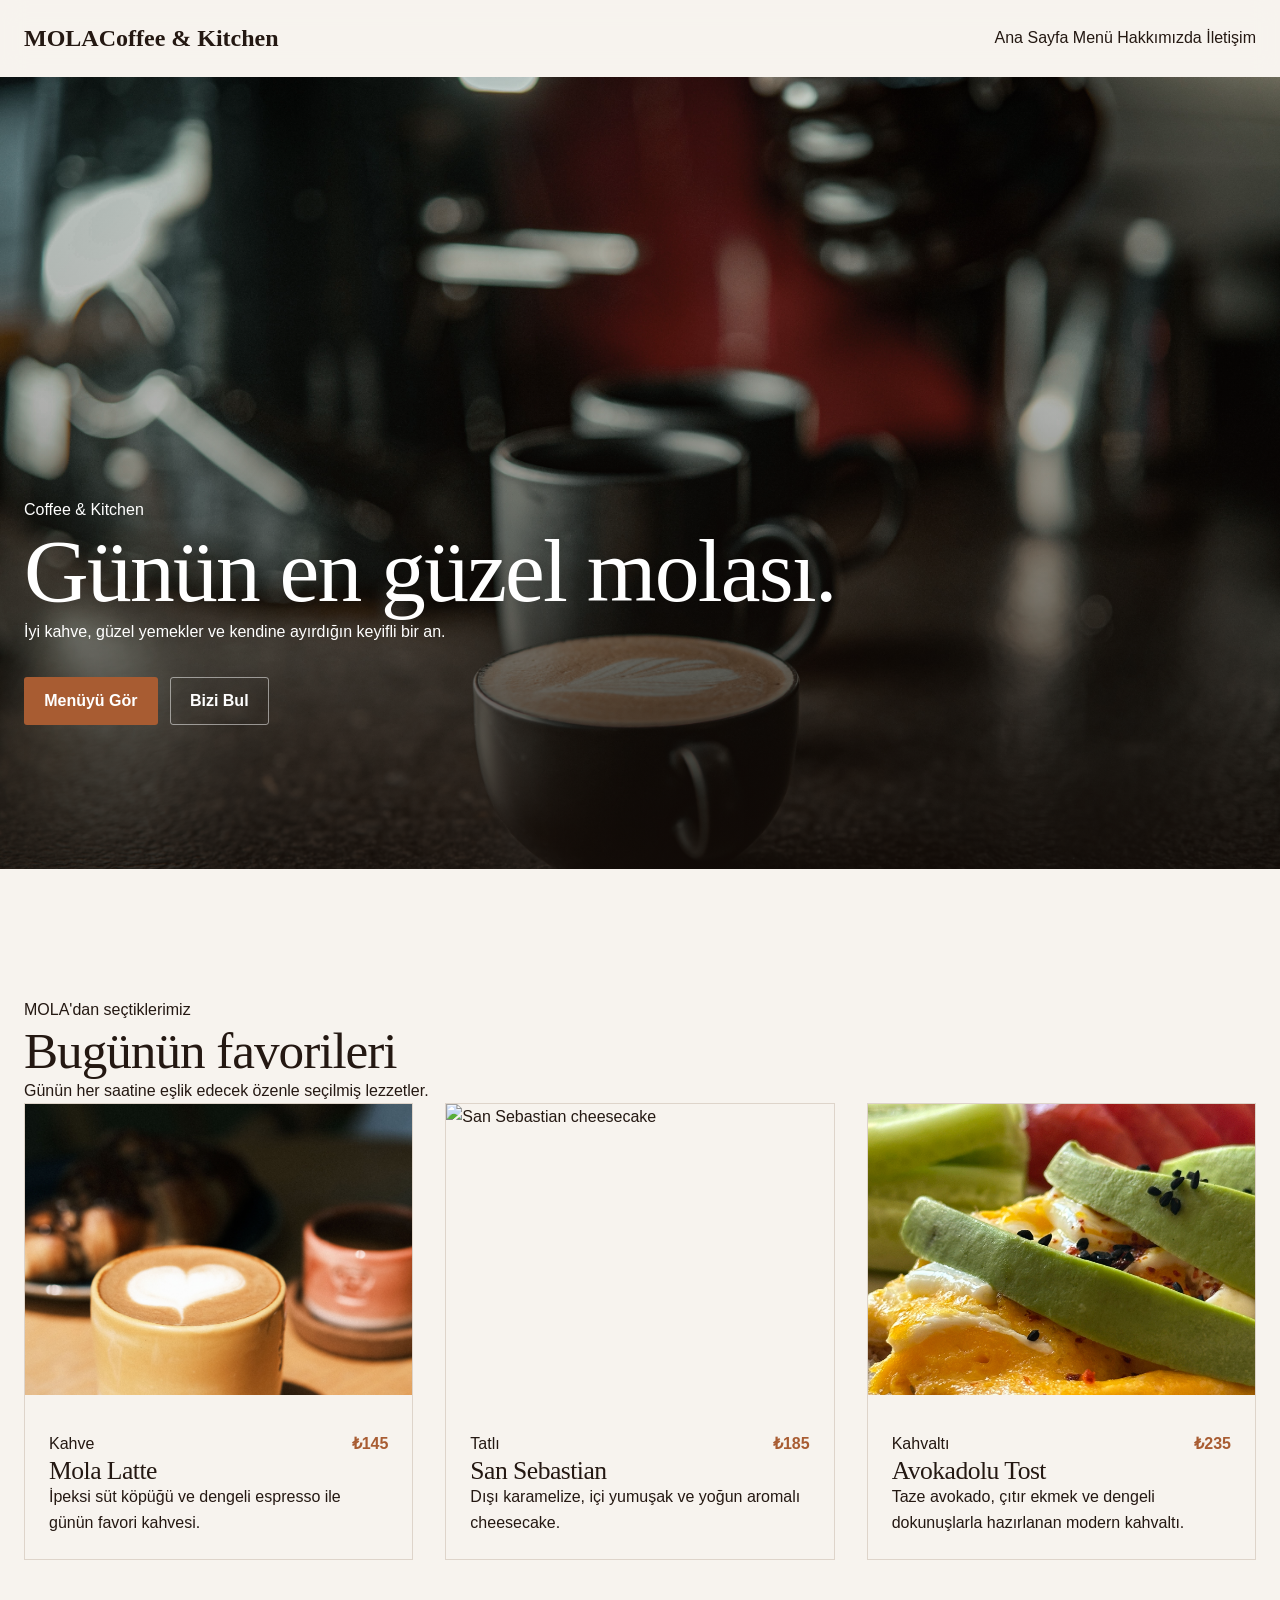
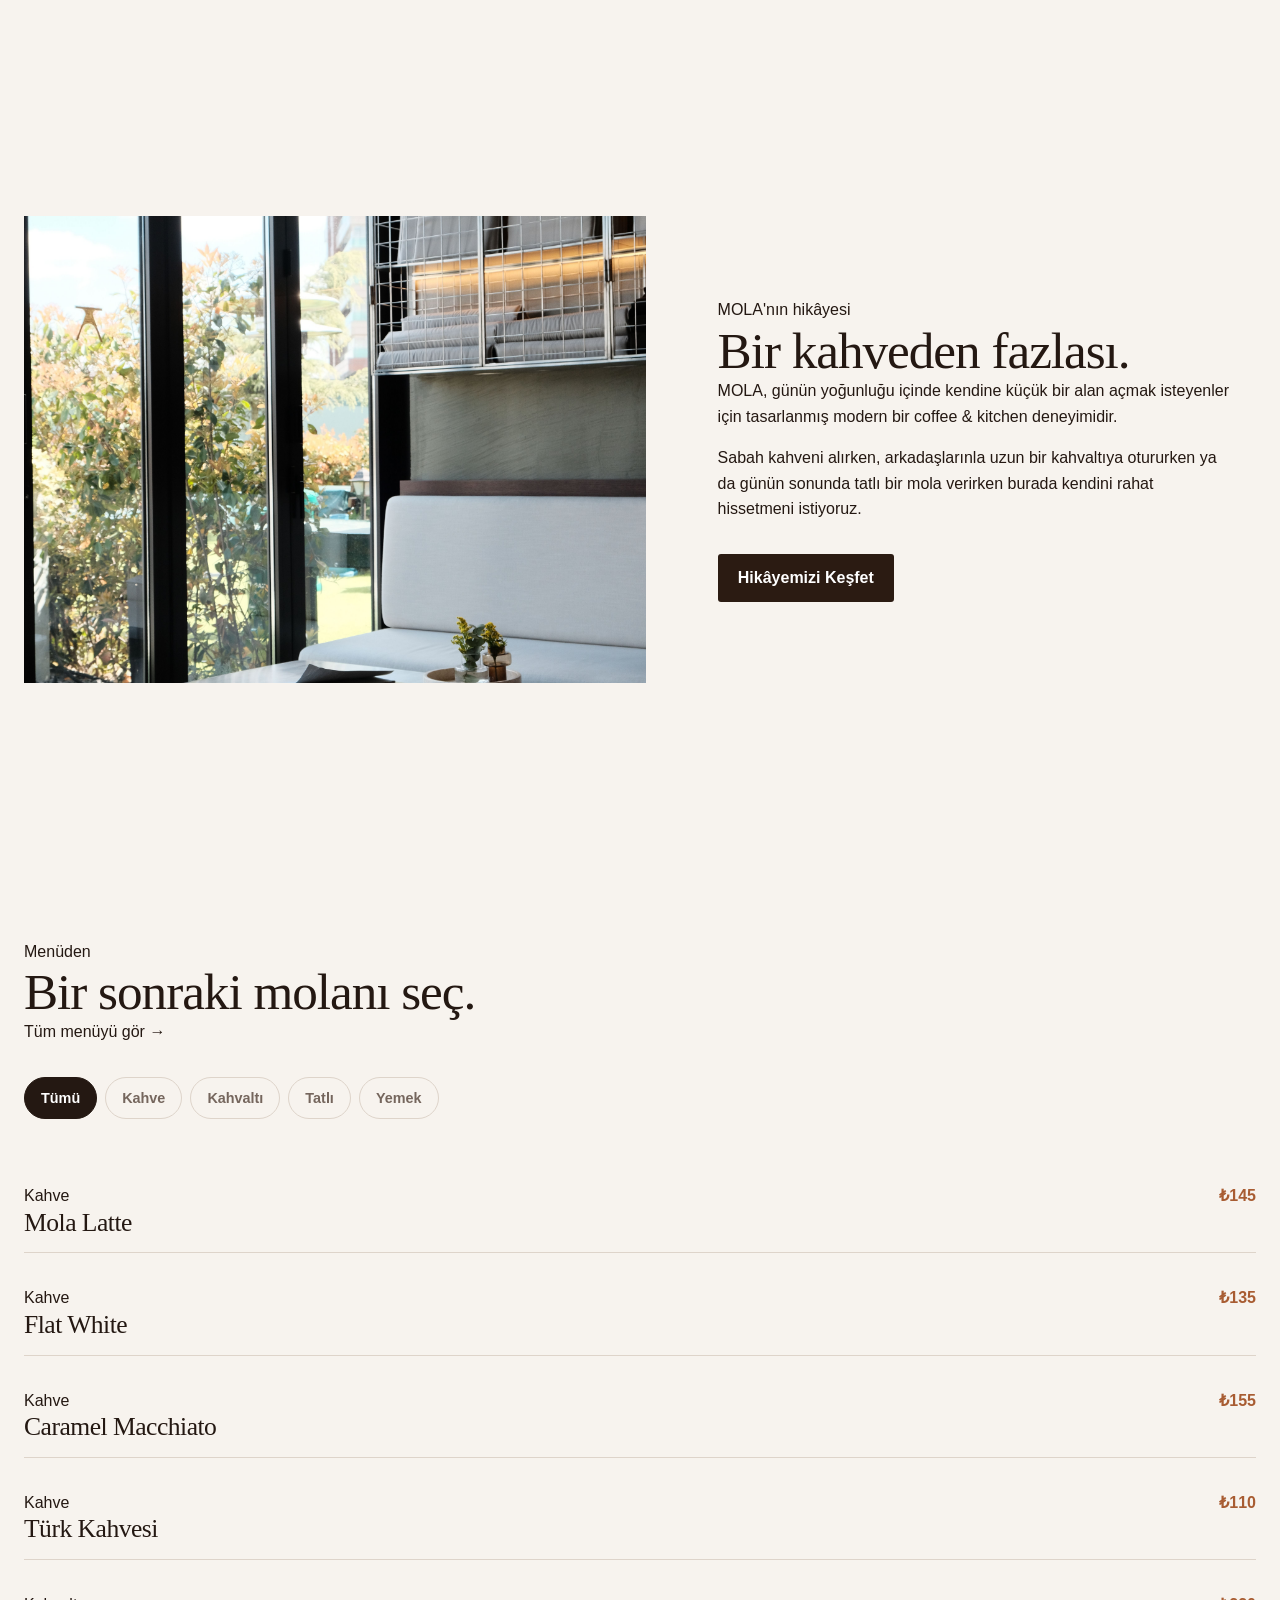
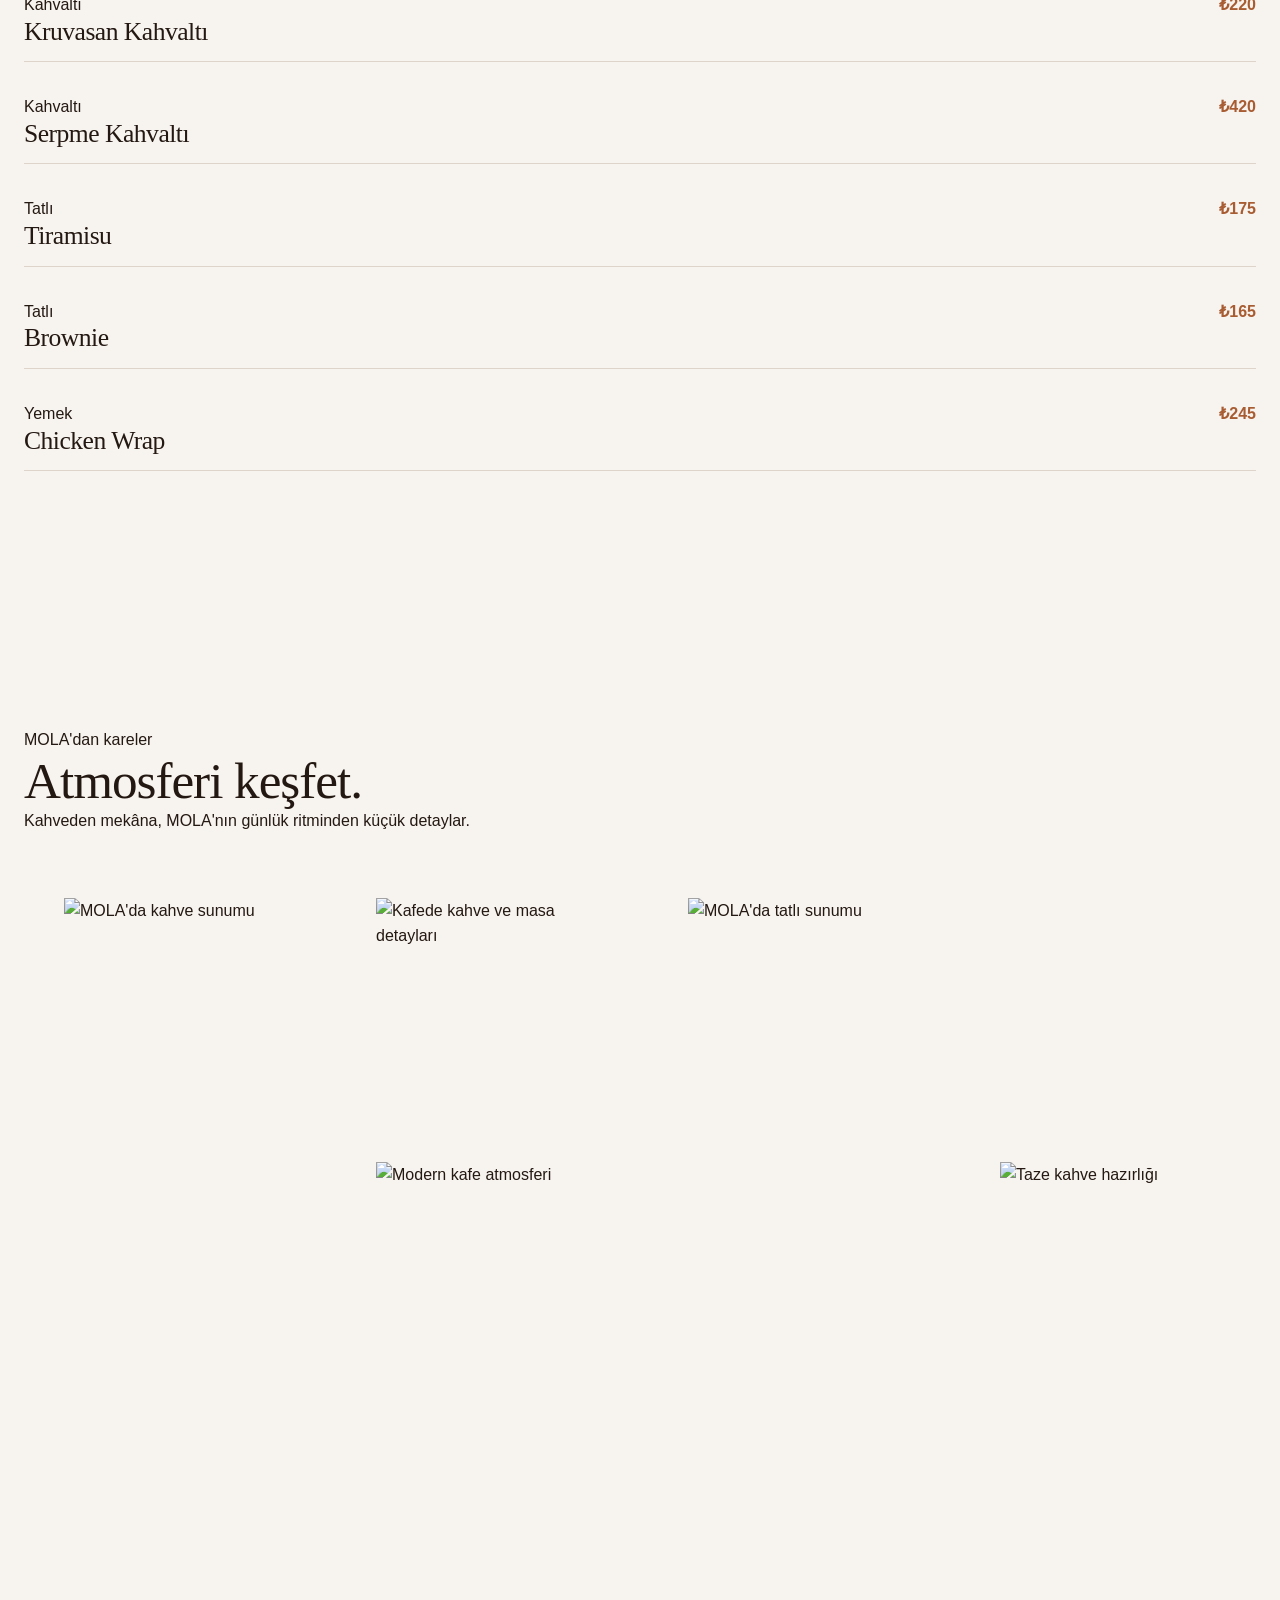
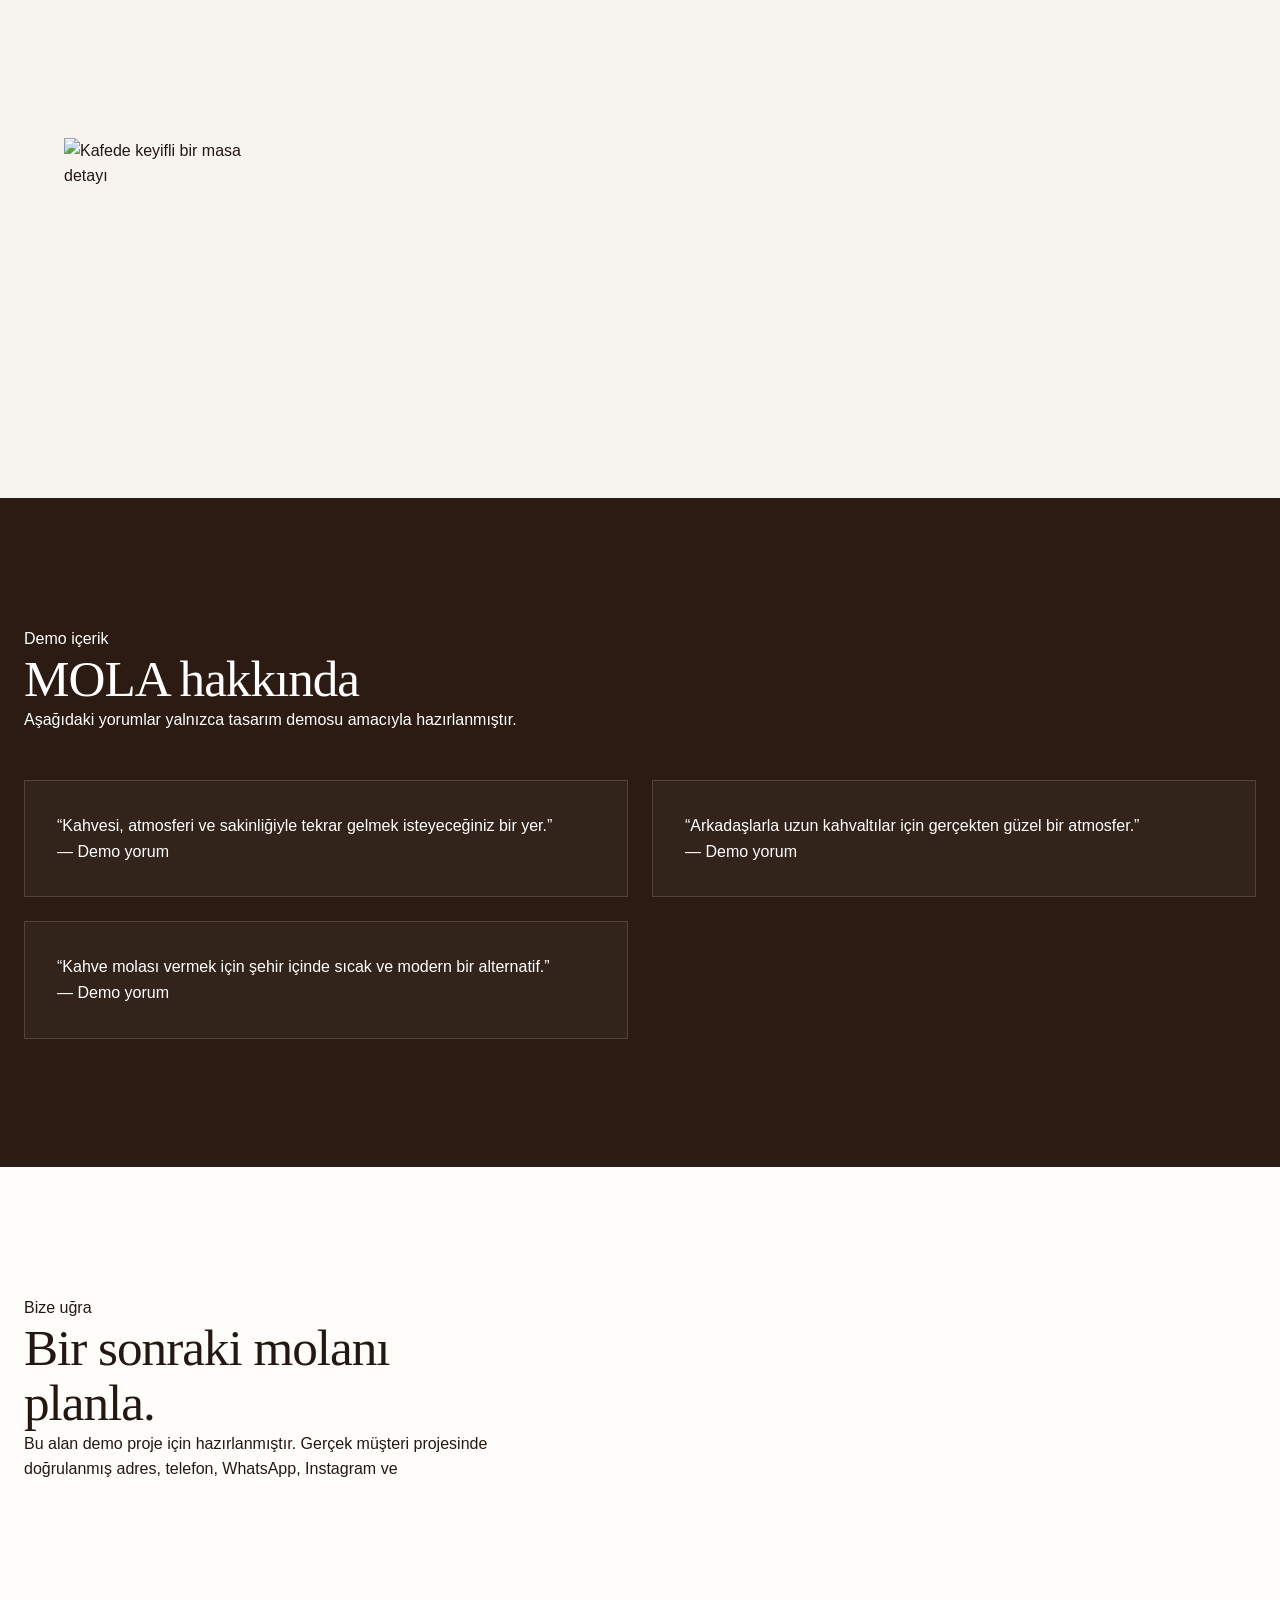
==== commit 5ae05f42: "Integrate real photography into homepage feat: integrate real photography into homepage" ====
--- a/index.html
+++ b/index.html
@@ -8,114 +8,54 @@
     content="width=device-width, initial-scale=1.0"
   >
 
-  <title>MOLA Coffee & Kitchen | Günün en güzel molası.</title>
-
   <meta
     name="description"
-    content="MOLA Coffee & Kitchen; iyi kahve, taze kahvaltı, tatlılar ve keyifli sohbetler için tasarlanmış modern bir kafe konseptidir."
-  >
-
-  <meta
-    name="robots"
-    content="index, follow"
+    content="MOLA Coffee & Kitchen — kahve, kahvaltı, tatlı ve keyifli molalar için modern bir kafe konsepti."
   >
 
   <meta
     name="theme-color"
-    content="#2B1B12"
+    content="#f7f3ee"
   >
 
-  <meta
-    property="og:type"
-    content="website"
-  >
-
-  <meta
-    property="og:title"
-    content="MOLA Coffee & Kitchen | Günün en güzel molası."
-  >
-
-  <meta
-    property="og:description"
-    content="İyi kahve, taze kahvaltı, tatlılar ve keyifli sohbetler için modern bir kafe konsepti."
-  >
-
-  <meta
-    property="og:locale"
-    content="tr_TR"
-  >
-
-  <meta
-    name="twitter:card"
-    content="summary_large_image"
-  >
-
-  <meta
-    name="twitter:title"
-    content="MOLA Coffee & Kitchen | Günün en güzel molası."
-  >
-
-  <meta
-    name="twitter:description"
-    content="İyi kahve, taze kahvaltı, tatlılar ve keyifli sohbetler için modern bir kafe konsepti."
-  >
+  <title>MOLA Coffee & Kitchen — Günün en güzel molası.</title>
 
   <link
     rel="icon"
+    type="image/svg+xml"
     href="assets/icons/favicon.svg"
-    type="image/svg+xml"
   >
 
   <link
     rel="stylesheet"
     href="css/style.css"
   >
-
-  <!--
-    MOLA Coffee & Kitchen fictional demo.
-
-    No real business contact information is used.
-    Phone number, WhatsApp, Instagram, address, opening hours,
-    prices, testimonials and production SEO data must be replaced
-    with verified client information before production use.
-
-    Canonical URL and production social metadata are intentionally
-    omitted until a real production domain is available.
-  -->
 </head>
 
 <body>
 
-  <a
-    class="skip-link"
-    href="#main-content"
-  >
-    İçeriğe geç
-  </a>
-
   <header class="site-header">
-    <div class="container site-header__inner">
+    <div class="site-header__inner container">
 
       <a
         class="brand"
         href="index.html"
         aria-label="MOLA Coffee & Kitchen ana sayfa"
       >
-        MOLA
+        <span class="brand__name">MOLA</span>
+        <span class="brand__sub">Coffee &amp; Kitchen</span>
       </a>
 
       <button
         class="nav-toggle"
         type="button"
-        aria-label="Menüyü aç"
         aria-expanded="false"
         aria-controls="primary-navigation"
+        aria-label="Menüyü aç"
       >
-        <span class="nav-toggle__icon" aria-hidden="true">
-          <span></span>
-          <span></span>
-          <span></span>
-        </span>
+        <span></span>
+        <span></span>
+        <span></span>
       </button>
 
       <nav
@@ -123,147 +63,104 @@
         id="primary-navigation"
         aria-label="Ana navigasyon"
       >
-        <ul class="primary-nav__list">
-
-          <li>
-            <a
-              href="index.html"
-              aria-current="page"
-            >
-              Ana Sayfa
-            </a>
-          </li>
-
-          <li>
-            <a href="menu.html">
-              Menü
-            </a>
-          </li>
-
-          <li>
-            <a href="about.html">
-              Hakkımızda
-            </a>
-          </li>
-
-          <li>
-            <a href="#gallery">
-              Galeri
-            </a>
-          </li>
-
-          <li>
-            <a href="#contact">
-              İletişim
-            </a>
-          </li>
-
-          <li>
-            <a
-              class="button button--primary"
-              href="menu.html"
-            >
-              Menüyü Gör
-            </a>
-          </li>
-
-        </ul>
+        <a
+          class="primary-nav__link is-active"
+          href="index.html"
+        >
+          Ana Sayfa
+        </a>
+
+        <a
+          class="primary-nav__link"
+          href="menu.html"
+        >
+          Menü
+        </a>
+
+        <a
+          class="primary-nav__link"
+          href="about.html"
+        >
+          Hakkımızda
+        </a>
+
+        <a
+          class="primary-nav__link"
+          href="#contact"
+        >
+          İletişim
+        </a>
       </nav>
 
     </div>
   </header>
 
-  <main id="main-content">
+  <main>
 
     <!-- HERO -->
-
-    <section
-      class="hero"
-      aria-labelledby="hero-heading"
-    >
-
+    <section class="hero">
       <div class="hero__media">
         <img
           src="assets/images/hero-coffee.jpg"
-          alt="MOLA Coffee & Kitchen konseptini temsil eden kahve görseli"
+          alt="MOLA Coffee & Kitchen'da hazırlanmış latte ve kahve sunumu"
           width="1600"
           height="1000"
-          loading="eager"
           fetchpriority="high"
           decoding="async"
         >
       </div>
 
-      <div class="container hero__content">
-
-        <div class="hero__content-inner">
-
-          <p class="hero__eyebrow">
-            KAHVE · KAHVALTI · TATLI · SOHBET
+      <div class="hero__overlay"></div>
+
+      <div class="hero__content container">
+        <p class="eyebrow">
+          Coffee &amp; Kitchen
+        </p>
+
+        <h1>
+          Günün en güzel molası.
+        </h1>
+
+        <p class="hero__text">
+          İyi kahve, güzel yemekler ve kendine ayırdığın
+          keyifli bir an.
+        </p>
+
+        <div class="hero__actions">
+          <a
+            class="button button--primary"
+            href="menu.html"
+          >
+            Menüyü Gör
+          </a>
+
+          <a
+            class="button button--secondary"
+            href="#contact"
+          >
+            Bizi Bul
+          </a>
+        </div>
+      </div>
+    </section>
+
+    <!-- FEATURED -->
+    <section class="section section--featured">
+      <div class="container">
+
+        <div class="section-heading">
+          <p class="eyebrow">
+            MOLA'dan seçtiklerimiz
           </p>
 
-          <h1 class="hero__title">
-            Günün en güzel molası.
-          </h1>
-
-          <p class="hero__description">
-            Güne güzel bir kahveyle başla, uzun bir kahvaltıyla
-            devam et ya da günün telaşına kısa bir mola ver.
+          <h2>
+            Bugünün favorileri
+          </h2>
+
+          <p>
+            Günün her saatine eşlik edecek
+            özenle seçilmiş lezzetler.
           </p>
-
-          <div class="hero__actions">
-
-            <a
-              class="button button--primary"
-              href="menu.html"
-            >
-              Menüyü Keşfet
-            </a>
-
-            <a
-              class="button button--secondary"
-              href="#contact"
-            >
-              Bize Gel
-            </a>
-
-          </div>
-
-        </div>
-
-      </div>
-
-    </section>
-
-
-    <!-- FEATURED -->
-
-    <section
-      class="section featured"
-      id="featured"
-      aria-labelledby="featured-heading"
-    >
-
-      <div class="container">
-
-        <div class="featured__header">
-
-          <div>
-            <p class="section-label">
-              ÖNE ÇIKANLAR
-            </p>
-
-            <h2 id="featured-heading">
-              Bugünün favorileri
-            </h2>
-          </div>
-
-          <p class="section-intro">
-            Masaya geldiğinde fotoğrafını çekmek isteyeceğin,
-            ilk lokmada neden favorimiz olduğunu anlayacağın
-            lezzetler.
-          </p>
-
         </div>
 
         <div class="featured-grid">
@@ -273,9 +170,9 @@
             <div class="featured-card__image">
               <img
                 src="assets/images/mola-latte.jpg"
-                alt="Latte art detaylı Mola Latte"
-                width="800"
-                height="600"
+                alt="Latte art ile hazırlanmış MOLA latte"
+                width="900"
+                height="1100"
                 loading="lazy"
                 decoding="async"
               >
@@ -283,40 +180,33 @@
 
             <div class="featured-card__content">
 
-              <p class="section-label">
-                KAHVE
-              </p>
+              <div class="featured-card__meta">
+                <span>Kahve</span>
+                <span class="featured-card__price">
+                  ₺145
+                </span>
+              </div>
 
               <h3>
                 Mola Latte
               </h3>
 
-              <div class="featured-card__meta">
-
-                <p>
-                  Yoğun espresso, kadifemsi süt
-                  ve MOLA dokunuşu.
-                </p>
-
-                <span class="featured-card__price">
-                  ₺145
-                </span>
-
-              </div>
-
-            </div>
-
-          </article>
-
+              <p>
+                İpeksi süt köpüğü ve dengeli espresso
+                ile günün favori kahvesi.
+              </p>
+
+            </div>
+          </article>
 
           <article class="featured-card">
 
             <div class="featured-card__image">
               <img
                 src="assets/images/san-sebastian.jpg"
-                alt="Dilimlenmiş San Sebastian pastası"
-                width="800"
-                height="600"
+                alt="San Sebastian cheesecake"
+                width="900"
+                height="1100"
                 loading="lazy"
                 decoding="async"
               >
@@ -324,40 +214,33 @@
 
             <div class="featured-card__content">
 
-              <p class="section-label">
-                TATLI
-              </p>
+              <div class="featured-card__meta">
+                <span>Tatlı</span>
+                <span class="featured-card__price">
+                  ₺185
+                </span>
+              </div>
 
               <h3>
                 San Sebastian
               </h3>
 
-              <div class="featured-card__meta">
-
-                <p>
-                  Dışı hafif karamelize,
-                  içi kremsi klasik.
-                </p>
-
-                <span class="featured-card__price">
-                  ₺185
-                </span>
-
-              </div>
-
-            </div>
-
-          </article>
-
+              <p>
+                Dışı karamelize, içi yumuşak ve
+                yoğun aromalı cheesecake.
+              </p>
+
+            </div>
+          </article>
 
           <article class="featured-card">
 
             <div class="featured-card__image">
               <img
                 src="assets/images/avocado-toast.jpg"
-                alt="Ekşi mayalı ekmek üzerinde avokadolu tost"
-                width="800"
-                height="600"
+                alt="Taze malzemelerle hazırlanmış avokadolu tost"
+                width="900"
+                height="1100"
                 loading="lazy"
                 decoding="async"
               >
@@ -365,146 +248,119 @@
 
             <div class="featured-card__content">
 
-              <p class="section-label">
-                KAHVALTI
-              </p>
+              <div class="featured-card__meta">
+                <span>Kahvaltı</span>
+                <span class="featured-card__price">
+                  ₺235
+                </span>
+              </div>
 
               <h3>
                 Avokadolu Tost
               </h3>
 
-              <div class="featured-card__meta">
-
-                <p>
-                  Ekşi mayalı ekmek, avokado,
-                  yumurta ve taze dokunuşlar.
-                </p>
-
-                <span class="featured-card__price">
-                  ₺235
-                </span>
-
-              </div>
-
-            </div>
-
+              <p>
+                Taze avokado, çıtır ekmek ve dengeli
+                dokunuşlarla hazırlanan modern kahvaltı.
+              </p>
+
+            </div>
           </article>
 
         </div>
 
       </div>
-
     </section>
 
-
     <!-- STORY -->
-
-    <section
-      class="section story"
-      aria-labelledby="story-heading"
-    >
-
-      <div class="container story__grid">
-
-        <div class="story__image">
-
-          <img
-            src="assets/images/story-interior.jpg"
-            alt="MOLA Coffee & Kitchen konseptini temsil eden sıcak ve modern iç mekan"
-            width="900"
-            height="1100"
-            loading="lazy"
-            decoding="async"
-          >
-
-        </div>
-
-        <div class="story__content">
-
-          <p class="section-label">
-            MOLA'NIN HİKAYESİ
-          </p>
-
-          <h2 id="story-heading">
-            Bir kahveden daha fazlası.
-          </h2>
-
-          <p>
-            MOLA, günün koşturmacası içinde kendine ayırdığın
-            o küçük anı güzelleştirmek için tasarlanmış
-            kurgusal bir kafe konseptidir.
-          </p>
-
-          <p>
-            İyi kahve, taze mutfak, rahat bir atmosfer ve
-            uzun sohbetler için sade ama karakterli bir
-            deneyim hedefler.
-          </p>
-
-          <p>
-            Gerçek bir işletmeye uygulandığında bu bölüm,
-            işletmenin gerçek hikâyesi, kuruluş amacı ve
-            marka değerleriyle yeniden hazırlanacaktır.
-          </p>
-
-          <div class="story__actions">
-
-            <a
-              class="button button--dark"
-              href="about.html"
+    <section class="section story">
+      <div class="container">
+
+        <div class="story__grid">
+
+          <div class="story__image">
+            <img
+              src="assets/images/story-interior.jpg"
+              alt="MOLA Coffee & Kitchen'ın sıcak ve modern iç mekânı"
+              width="1200"
+              height="1500"
+              loading="lazy"
+              decoding="async"
             >
-              Hikayemizi Keşfet
-            </a>
-
           </div>
 
+          <div class="story__content">
+
+            <p class="eyebrow">
+              MOLA'nın hikâyesi
+            </p>
+
+            <h2>
+              Bir kahveden fazlası.
+            </h2>
+
+            <p>
+              MOLA, günün yoğunluğu içinde kendine küçük
+              bir alan açmak isteyenler için tasarlanmış
+              modern bir coffee &amp; kitchen deneyimidir.
+            </p>
+
+            <p>
+              Sabah kahveni alırken, arkadaşlarınla uzun
+              bir kahvaltıya otururken ya da günün sonunda
+              tatlı bir mola verirken burada kendini
+              rahat hissetmeni istiyoruz.
+            </p>
+
+            <div class="story__actions">
+              <a
+                class="button button--dark"
+                href="about.html"
+              >
+                Hikâyemizi Keşfet
+              </a>
+            </div>
+
+          </div>
+
         </div>
 
       </div>
-
     </section>
 
-
     <!-- MENU PREVIEW -->
-
-    <section
-      class="section menu-preview"
-      aria-labelledby="menu-preview-heading"
-    >
-
+    <section class="section section--menu">
       <div class="container">
 
-        <div class="featured__header">
+        <div class="section-heading section-heading--split">
 
           <div>
-
-            <p class="section-label">
-              MENÜ
+            <p class="eyebrow">
+              Menüden
             </p>
 
-            <h2 id="menu-preview-heading">
-              Menüden seçtiklerimiz
+            <h2>
+              Bir sonraki molanı seç.
             </h2>
-
           </div>
 
-          <p class="section-intro">
-            Kahveden kahvaltıya, tatlıdan hafif yemeklere
-            kadar MOLA'nın demo menüsünü keşfedin.
-          </p>
-
-        </div>
-
+          <a
+            class="text-link"
+            href="menu.html"
+          >
+            Tüm menüyü gör
+            <span aria-hidden="true">→</span>
+          </a>
+
+        </div>
 
         <div
           class="menu-filter"
-          role="group"
-          aria-label="Menü kategorisine göre filtrele"
+          aria-label="Menü kategorileri"
         >
-
           <button
+            class="menu-filter__button is-active"
             type="button"
-            class="menu-filter__button is-active"
             data-filter="tumu"
             aria-pressed="true"
           >
@@ -512,8 +368,8 @@
           </button>
 
           <button
+            class="menu-filter__button"
             type="button"
-            class="menu-filter__button"
             data-filter="kahve"
             aria-pressed="false"
           >
@@ -521,8 +377,8 @@
           </button>
 
           <button
+            class="menu-filter__button"
             type="button"
-            class="menu-filter__button"
             data-filter="kahvalti"
             aria-pressed="false"
           >
@@ -530,8 +386,8 @@
           </button>
 
           <button
+            class="menu-filter__button"
             type="button"
-            class="menu-filter__button"
             data-filter="tatli"
             aria-pressed="false"
           >
@@ -539,16 +395,14 @@
           </button>
 
           <button
+            class="menu-filter__button"
             type="button"
-            class="menu-filter__button"
             data-filter="yemek"
             aria-pressed="false"
           >
             Yemek
           </button>
-
-        </div>
-
+        </div>
 
         <div
           class="menu-grid"
@@ -559,601 +413,294 @@
             class="menu-item"
             data-category="kahve"
           >
-
-            <div>
-
-              <h3 class="menu-item__name">
-                Flat White
-              </h3>
-
-              <p class="menu-item__description">
-                Yumuşak dokulu süt ve dengeli espresso.
-              </p>
-
-            </div>
-
-            <span class="menu-item__price">
-              ₺135
-            </span>
-
-          </article>
-
+            <div>
+              <span class="menu-item__category">
+                Kahve
+              </span>
+              <h3>Mola Latte</h3>
+            </div>
+            <span class="menu-item__price">₺145</span>
+          </article>
 
           <article
             class="menu-item"
             data-category="kahve"
           >
-
-            <div>
-
-              <h3 class="menu-item__name">
-                Caramel Macchiato
-              </h3>
-
-              <p class="menu-item__description">
-                Karamel ve espresso, katman katman.
-              </p>
-
-            </div>
-
-            <span class="menu-item__price">
-              ₺150
-            </span>
-
-          </article>
-
+            <div>
+              <span class="menu-item__category">
+                Kahve
+              </span>
+              <h3>Flat White</h3>
+            </div>
+            <span class="menu-item__price">₺135</span>
+          </article>
 
           <article
             class="menu-item"
             data-category="kahve"
           >
-
-            <div>
-
-              <h3 class="menu-item__name">
-                Türk Kahvesi
-              </h3>
-
-              <p class="menu-item__description">
-                Geleneksel Türk kahvesi,
-                yoğun ve karakterli.
-              </p>
-
-            </div>
-
-            <span class="menu-item__price">
-              ₺95
-            </span>
-
-          </article>
-
+            <div>
+              <span class="menu-item__category">
+                Kahve
+              </span>
+              <h3>Caramel Macchiato</h3>
+            </div>
+            <span class="menu-item__price">₺155</span>
+          </article>
+
+          <article
+            class="menu-item"
+            data-category="kahve"
+          >
+            <div>
+              <span class="menu-item__category">
+                Kahve
+              </span>
+              <h3>Türk Kahvesi</h3>
+            </div>
+            <span class="menu-item__price">₺110</span>
+          </article>
 
           <article
             class="menu-item"
             data-category="kahvalti"
           >
-
-            <div>
-
-              <h3 class="menu-item__name">
-                Kruvasan Kahvaltı
-              </h3>
-
-              <p class="menu-item__description">
-                Tereyağlı kruvasan, reçel ve
-                peynir çeşitleriyle.
-              </p>
-
-            </div>
-
-            <span class="menu-item__price">
-              ₺245
-            </span>
-
-          </article>
-
+            <div>
+              <span class="menu-item__category">
+                Kahvaltı
+              </span>
+              <h3>Kruvasan Kahvaltı</h3>
+            </div>
+            <span class="menu-item__price">₺220</span>
+          </article>
 
           <article
             class="menu-item"
             data-category="kahvalti"
           >
-
-            <div>
-
-              <h3 class="menu-item__name">
-                Serpme Kahvaltı
-              </h3>
-
-              <p class="menu-item__description">
-                İki kişilik, masayı dolduran
-                klasik kahvaltı sofrası.
-              </p>
-
-            </div>
-
-            <span class="menu-item__price">
-              ₺390
-            </span>
-
-          </article>
-
+            <div>
+              <span class="menu-item__category">
+                Kahvaltı
+              </span>
+              <h3>Serpme Kahvaltı</h3>
+            </div>
+            <span class="menu-item__price">₺420</span>
+          </article>
 
           <article
             class="menu-item"
             data-category="tatli"
           >
-
-            <div>
-
-              <h3 class="menu-item__name">
-                Tiramisu
-              </h3>
-
-              <p class="menu-item__description">
-                Kahveli kek ve mascarpone kreması.
-              </p>
-
-            </div>
-
-            <span class="menu-item__price">
-              ₺175
-            </span>
-
-          </article>
-
+            <div>
+              <span class="menu-item__category">
+                Tatlı
+              </span>
+              <h3>Tiramisu</h3>
+            </div>
+            <span class="menu-item__price">₺175</span>
+          </article>
 
           <article
             class="menu-item"
             data-category="tatli"
           >
-
-            <div>
-
-              <h3 class="menu-item__name">
-                Brownie
-              </h3>
-
-              <p class="menu-item__description">
-                Yoğun çikolata ve hafif çıtır kenar.
-              </p>
-
-            </div>
-
-            <span class="menu-item__price">
-              ₺160
-            </span>
-
-          </article>
-
+            <div>
+              <span class="menu-item__category">
+                Tatlı
+              </span>
+              <h3>Brownie</h3>
+            </div>
+            <span class="menu-item__price">₺165</span>
+          </article>
 
           <article
             class="menu-item"
             data-category="yemek"
           >
-
-            <div>
-
-              <h3 class="menu-item__name">
-                Chicken Wrap
-              </h3>
-
-              <p class="menu-item__description">
-                Izgara tavuk, taze sebzeler
-                ve özel sos.
-              </p>
-
-            </div>
-
-            <span class="menu-item__price">
-              ₺255
-            </span>
-
-          </article>
-
-        </div>
-
-
-        <div class="story__actions">
-
-          <a
-            class="button button--dark"
-            href="menu.html"
-          >
-            Tüm Menüyü Gör
-          </a>
+            <div>
+              <span class="menu-item__category">
+                Yemek
+              </span>
+              <h3>Chicken Wrap</h3>
+            </div>
+            <span class="menu-item__price">₺245</span>
+          </article>
 
         </div>
 
       </div>
-
     </section>
 
-
     <!-- GALLERY -->
-
-    <section
-      class="section gallery"
-      id="gallery"
-      aria-labelledby="gallery-heading"
-    >
-
+    <section class="section gallery">
       <div class="container">
 
-        <p class="section-label">
-          GALERİ
-        </p>
-
-        <h2 id="gallery-heading">
-          MOLA'ya bir göz at.
-        </h2>
-
-        <p class="section-intro">
-          Kahvenin kokusu, mutfaktan gelen sesler
-          ve masada uzayan sohbetler.
-        </p>
-
+        <div class="section-heading">
+          <p class="eyebrow">
+            MOLA'dan kareler
+          </p>
+
+          <h2>
+            Atmosferi keşfet.
+          </h2>
+
+          <p>
+            Kahveden mekâna, MOLA'nın günlük ritminden
+            küçük detaylar.
+          </p>
+        </div>
 
         <div class="gallery-grid">
 
           <figure class="gallery__item gallery__item--tall">
-
             <img
               src="assets/images/gallery-01.jpg"
-              alt="Bar tezgahında hazırlanan filtre kahve"
-              width="800"
-              height="1000"
+              alt="MOLA'da kahve sunumu"
+              width="900"
+              height="1200"
               loading="lazy"
               decoding="async"
             >
-
           </figure>
 
-
           <figure class="gallery__item">
-
             <img
               src="assets/images/gallery-02.jpg"
-              alt="Ahşap tepside kahvaltı sofrası"
-              width="1000"
-              height="750"
-              loading="lazy"
-              decoding="async"
-            >
-
-          </figure>
-
-
-          <figure class="gallery__item">
-
-            <img
-              src="assets/images/gallery-03.jpg"
-              alt="Tabakta San Sebastian pastası"
-              width="900"
-              height="700"
-              loading="lazy"
-              decoding="async"
-            >
-
-          </figure>
-
-
-          <figure class="gallery__item gallery__item--wide">
-
-            <img
-              src="assets/images/gallery-04.jpg"
-              alt="MOLA konseptini temsil eden sıcak iç mekan"
+              alt="Kafede kahve ve masa detayları"
               width="1200"
-              height="800"
-              loading="lazy"
-              decoding="async"
-            >
-
-          </figure>
-
-
-          <figure class="gallery__item">
-
-            <img
-              src="assets/images/gallery-05.jpg"
-              alt="Pencere kenarında hazırlanmış masa düzeni"
-              width="800"
               height="900"
               loading="lazy"
               decoding="async"
             >
-
           </figure>
 
-
-          <figure class="gallery__item gallery__item--tall">
-
+          <figure class="gallery__item">
             <img
-              src="assets/images/gallery-06.jpg"
-              alt="Kafede sohbet eden arkadaşları temsil eden demo görsel"
-              width="800"
-              height="1000"
+              src="assets/images/gallery-03.jpg"
+              alt="MOLA'da tatlı sunumu"
+              width="1200"
+              height="900"
               loading="lazy"
               decoding="async"
             >
-
           </figure>
 
+          <figure class="gallery__item gallery__item--wide">
+            <img
+              src="assets/images/gallery-04.jpg"
+              alt="Modern kafe atmosferi"
+              width="1600"
+              height="900"
+              loading="lazy"
+              decoding="async"
+            >
+          </figure>
+
+          <figure class="gallery__item">
+            <img
+              src="assets/images/gallery-05.jpg"
+              alt="Taze kahve hazırlığı"
+              width="1200"
+              height="900"
+              loading="lazy"
+              decoding="async"
+            >
+          </figure>
+
+          <figure class="gallery__item">
+            <img
+              src="assets/images/gallery-06.jpg"
+              alt="Kafede keyifli bir masa detayı"
+              width="1200"
+              height="900"
+              loading="lazy"
+              decoding="async"
+            >
+          </figure>
+
         </div>
 
       </div>
-
     </section>
 
-
     <!-- TESTIMONIALS -->
-
-    <section
-      class="section testimonials"
-      aria-labelledby="testimonials-heading"
-    >
-
+    <section class="section testimonials">
       <div class="container">
 
-        <div class="testimonials__header">
-
-          <p class="section-label">
-            DEMO İÇERİK
+        <div class="section-heading">
+          <p class="eyebrow">
+            Demo içerik
           </p>
 
-          <h2 id="testimonials-heading">
-            Gerçek deneyimler burada olacak.
+          <h2>
+            MOLA hakkında
           </h2>
 
-          <p class="section-intro">
-            Bu yorumlar yalnızca tasarım ve demo amacıyla
-            oluşturulmuştur. Gerçek bir işletmede yalnızca
-            doğrulanmış ve kullanımı uygun müşteri yorumları
-            yayınlanacaktır.
+          <p>
+            Aşağıdaki yorumlar yalnızca tasarım demosu
+            amacıyla hazırlanmıştır.
           </p>
-
-        </div>
-
+        </div>
 
         <div class="testimonials__grid">
 
           <article class="testimonial">
-
-            <p class="testimonial__quote">
-              “Demo müşteri yorumu burada yer alacak.”
+            <p>
+              “Kahvesi, atmosferi ve sakinliğiyle
+              tekrar gelmek isteyeceğiniz bir yer.”
             </p>
 
-            <p class="testimonial__author">
-              Demo Müşteri
+            <span>
+              — Demo yorum
+            </span>
+          </article>
+
+          <article class="testimonial">
+            <p>
+              “Arkadaşlarla uzun kahvaltılar için
+              gerçekten güzel bir atmosfer.”
             </p>
 
-          </article>
-
+            <span>
+              — Demo yorum
+            </span>
+          </article>
 
           <article class="testimonial">
-
-            <p class="testimonial__quote">
-              “Gerçek müşteri deneyimi üretim aşamasında
-              doğrulanmış içerikle değiştirilecektir.”
+            <p>
+              “Kahve molası vermek için şehir içinde
+              sıcak ve modern bir alternatif.”
             </p>
 
-            <p class="testimonial__author">
-              Demo İçerik
-            </p>
-
-          </article>
-
-
-          <article class="testimonial">
-
-            <p class="testimonial__quote">
-              “Gerçek işletme bilgileri müşteriden
-              alınarak siteye aktarılacaktır.”
-            </p>
-
-            <p class="testimonial__author">
-              Demo İçerik
-            </p>
-
+            <span>
+              — Demo yorum
+            </span>
           </article>
 
         </div>
 
       </div>
-
     </section>
 
-
     <!-- CONTACT -->
-
     <section
       class="section contact"
       id="contact"
-      aria-labelledby="contact-heading"
     >
-
       <div class="container">
 
         <div class="contact__grid">
 
           <div>
-
-            <p class="section-label">
-              İLETİŞİM
+            <p class="eyebrow">
+              Bize uğra
             </p>
 
-            <h2 id="contact-heading">
-              Molanı planla.
+            <h2>
+              Bir sonraki molanı planla.
             </h2>
 
-            <p class="section-intro">
-              Bu alan gerçek müşteriyle çalışırken işletmenin
-              doğrulanmış iletişim ve konum bilgileriyle
-              doldurulacaktır.
-            </p>
-
-          </div>
-
-
-          <div class="contact__details">
-
-            <div class="contact__item">
-
-              <p class="contact__label">
-                Adres
-              </p>
-
-              <p class="contact__value">
-                Gerçek işletme adresi burada yer alacak.
-              </p>
-
-            </div>
-
-
-            <div class="contact__item">
-
-              <p class="contact__label">
-                Telefon
-              </p>
-
-              <p class="contact__value">
-                Doğrulanmış işletme telefonu burada yer alacak.
-              </p>
-
-            </div>
-
-
-            <div class="contact__item">
-
-              <p class="contact__label">
-                WhatsApp
-              </p>
-
-              <p class="contact__value">
-                Doğrulanmış WhatsApp hesabı burada yer alacak.
-              </p>
-
-            </div>
-
-
-            <div class="contact__item">
-
-              <p class="contact__label">
-                Çalışma Saatleri
-              </p>
-
-              <p class="contact__value">
-                Müşteriden doğrulanmış çalışma saatleri
-                burada yer alacak.
-              </p>
-
-            </div>
-
-
-            <div class="contact__item">
-
-              <p class="contact__label">
-                Instagram
-              </p>
-
-              <p class="contact__value">
-                Doğrulanmış sosyal medya hesabı burada
-                yer alacak.
-              </p>
-
-            </div>
-
-          </div>
-
-
-          <div class="contact__map">
-
-            <div>
-
-              <p>
-                Harita önizlemesi demo sürümünde
-                kullanılmamaktadır.
-              </p>
-
-              <p>
-                Gerçek işletme konumu doğrulandığında
-                Google Maps bağlantısı eklenecektir.
-              </p>
-
-            </div>
-
-          </div>
-
-        </div>
-
-      </div>
-
-    </section>
-
-  </main>
-
-
-  <!-- FOOTER -->
-
-  <footer class="site-footer">
-
-    <div class="container site-footer__inner">
-
-      <div>
-
-        <div class="site-footer__brand">
-          MOLA
-        </div>
-
-        <p>
-          Günün en güzel molası.
-        </p>
-
-      </div>
-
-
-      <ul class="site-footer__links">
-
-        <li>
-          <a href="index.html">
-            Ana Sayfa
-          </a>
-        </li>
-
-        <li>
-          <a href="menu.html">
-            Menü
-          </a>
-        </li>
-
-        <li>
-          <a href="about.html">
-            Hakkımızda
-          </a>
-        </li>
-
-        <li>
-          <a href="#gallery">
-            Galeri
-          </a>
-        </li>
-
-        <li>
-          <a href="#contact">
-            İletişim
-          </a>
-        </li>
-
-      </ul>
-
-    </div>
-
-  </footer>
-
-
-  <script
-    src="js/script.js"
-    defer
-  ></script>
-
-</body>
-</html>+            <p>
+              Bu alan demo proje için hazırlanmıştır.
+              Gerçek müşteri projesinde doğrulanmış
+              adres, telefon, WhatsApp, Instagram ve
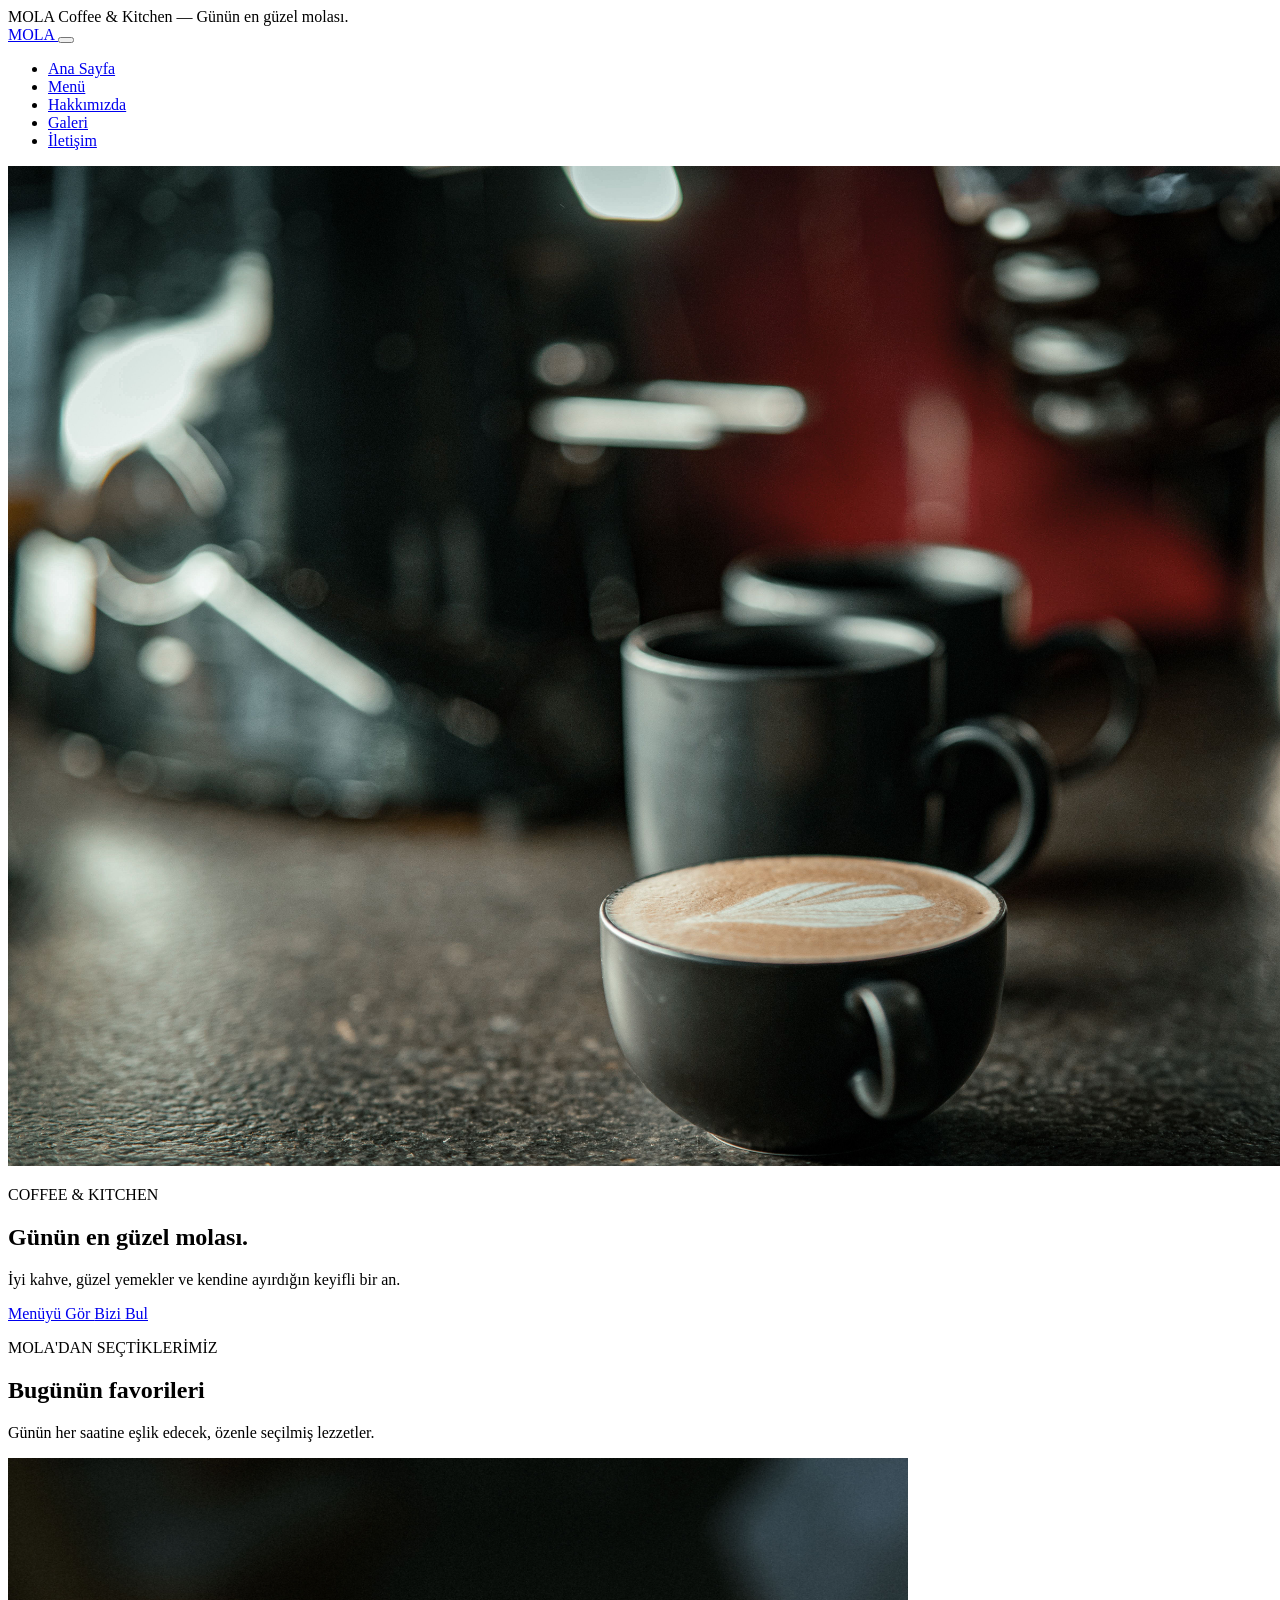
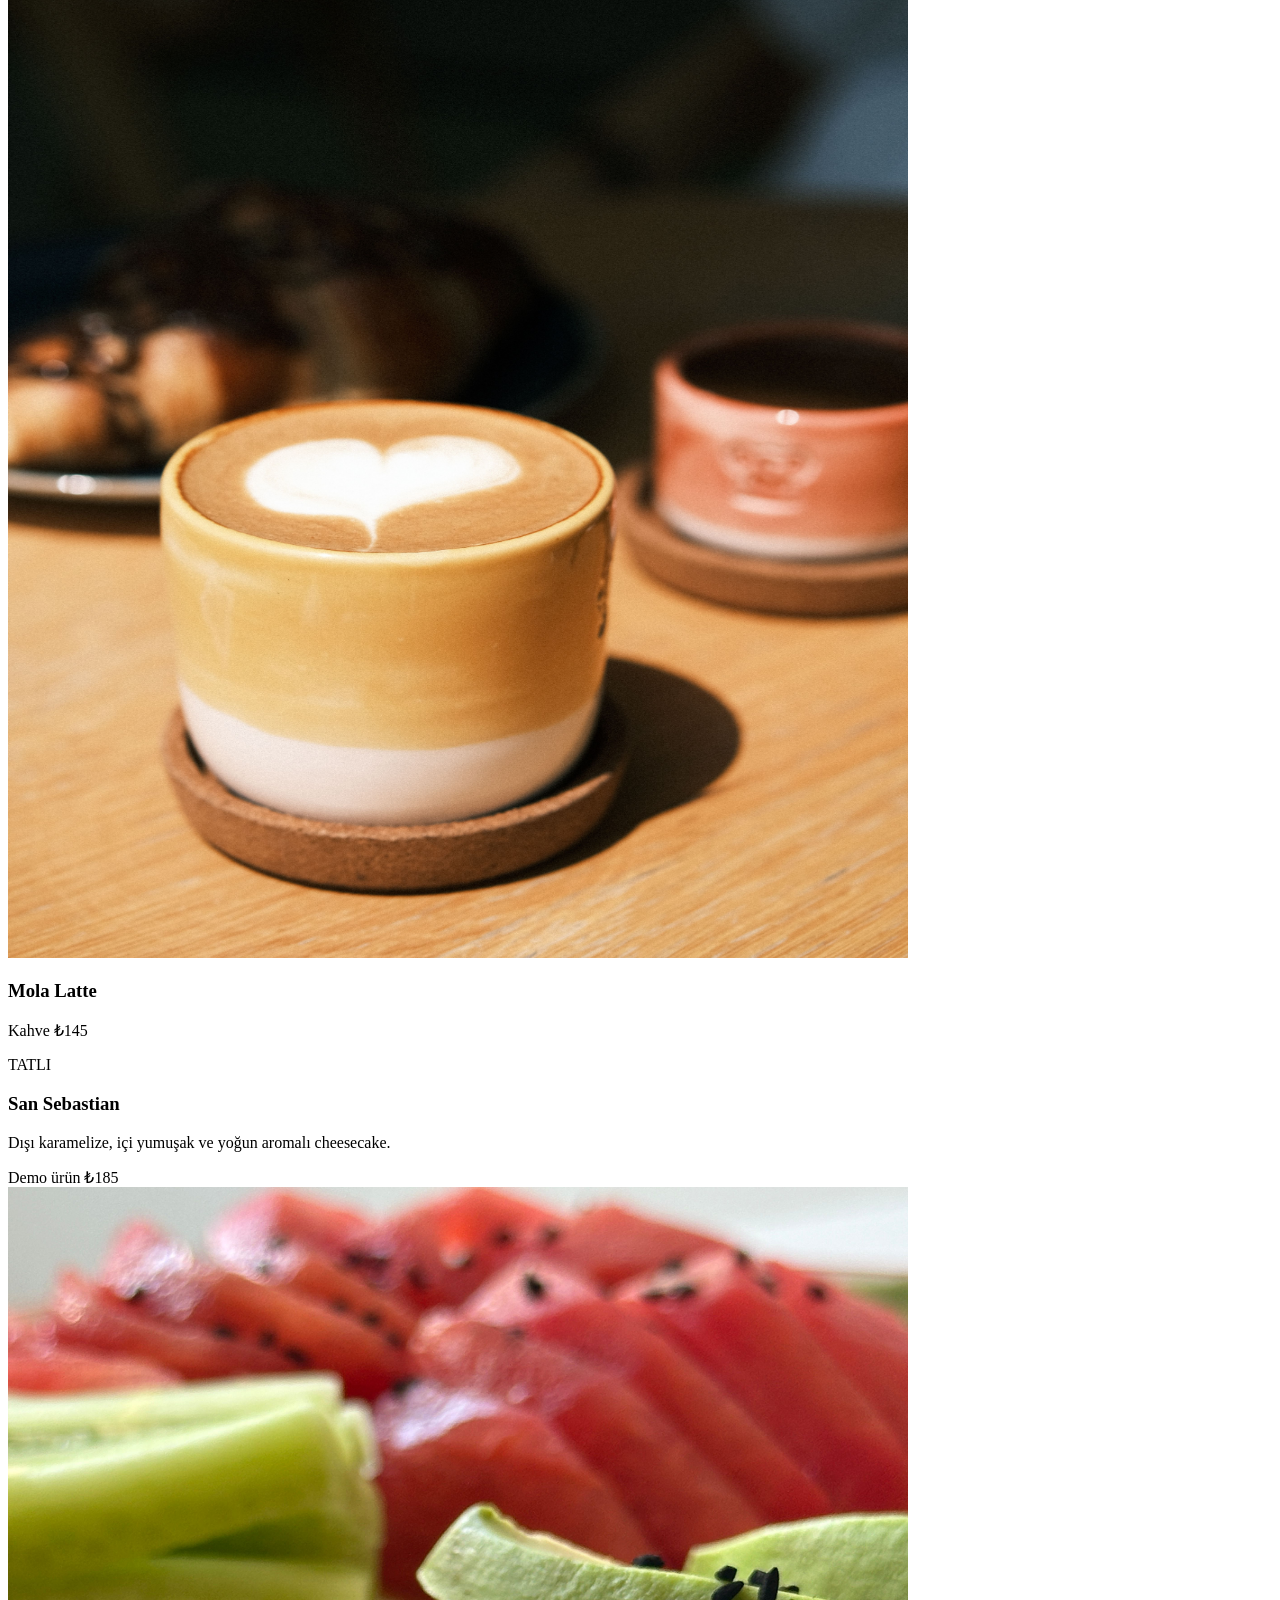
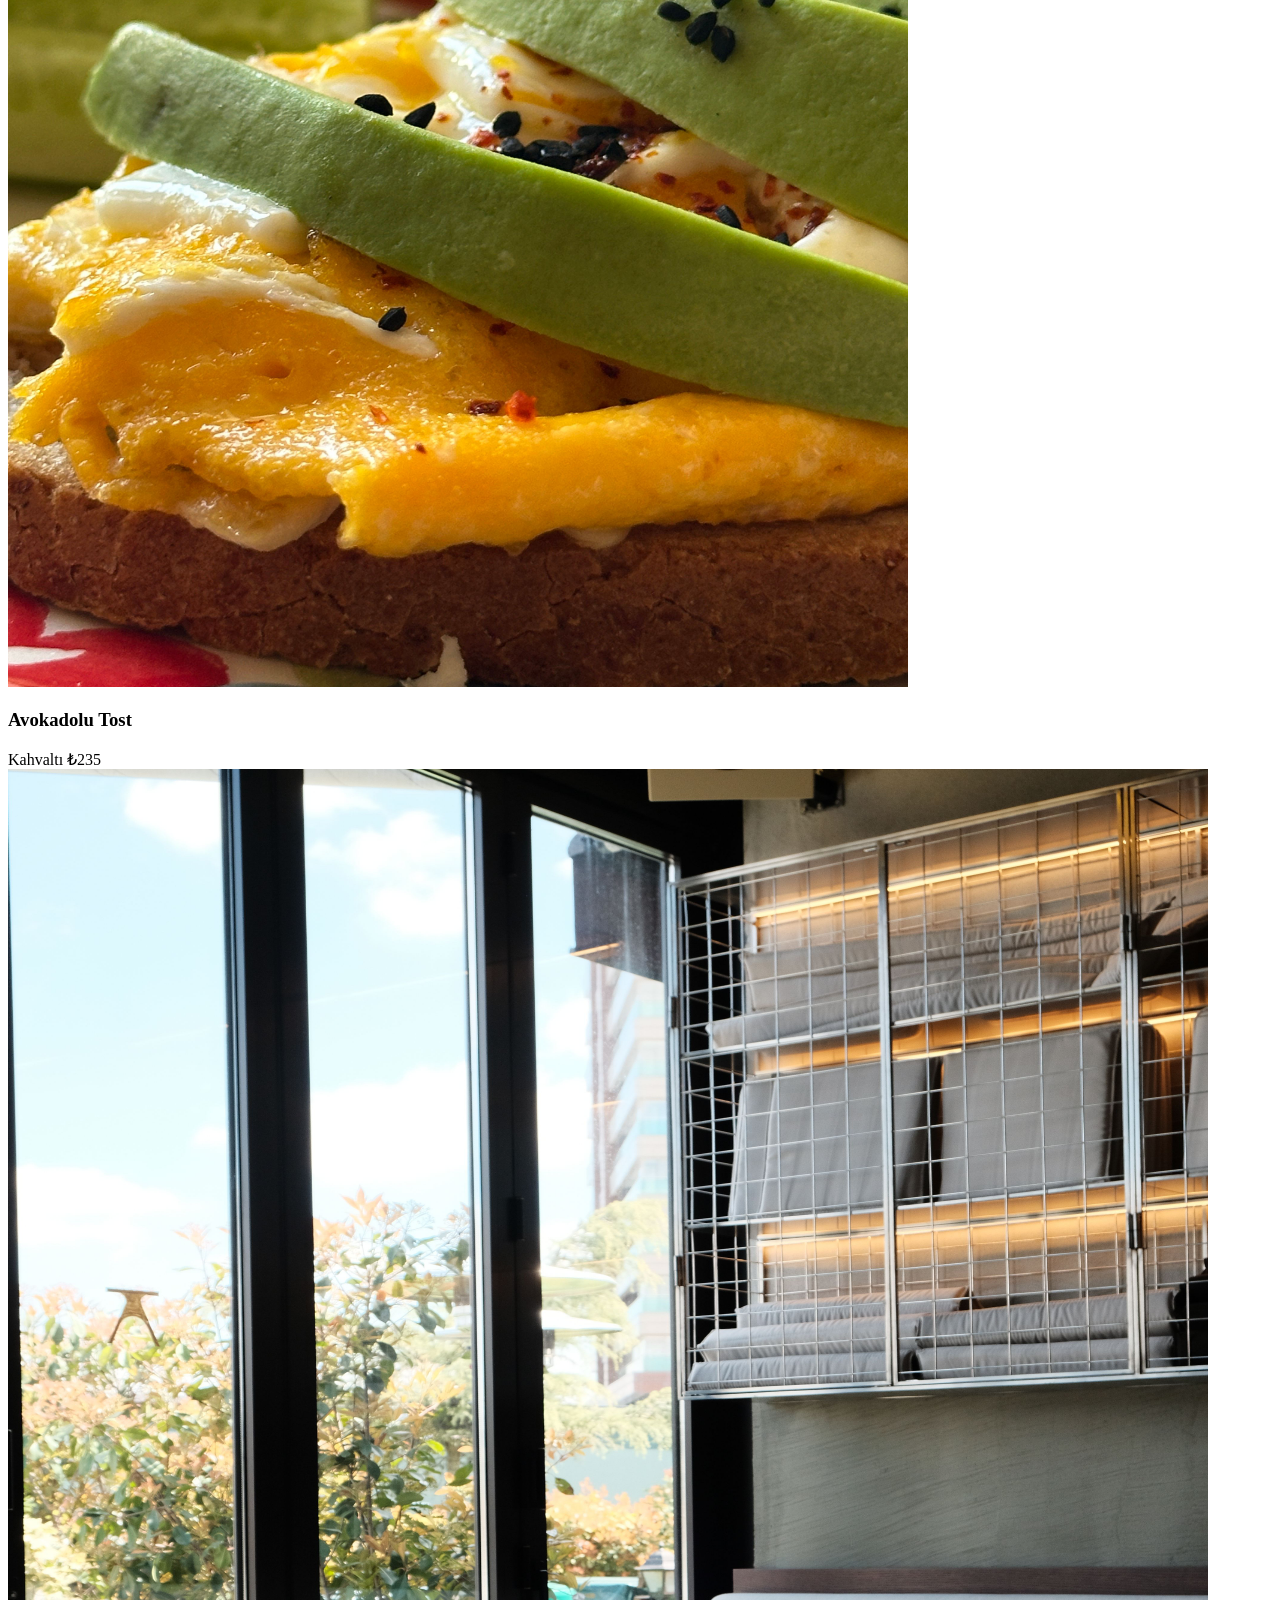
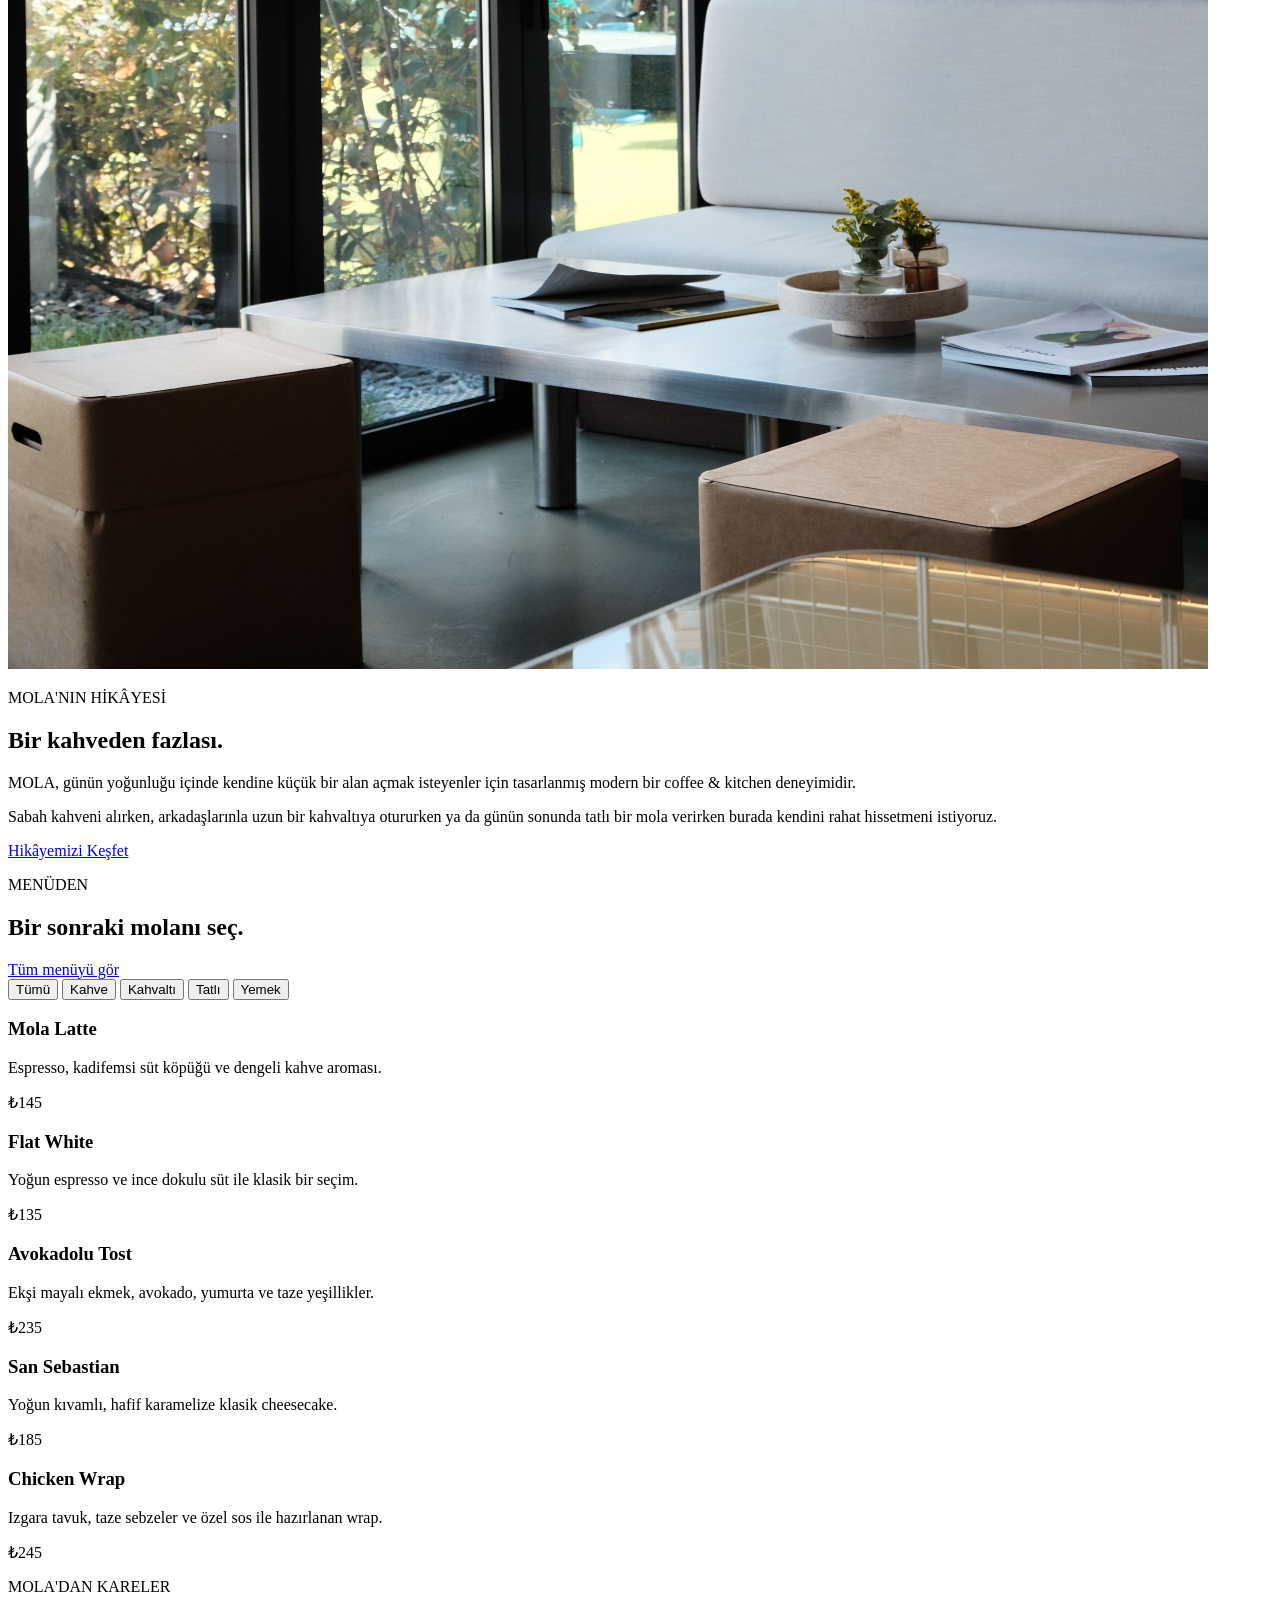
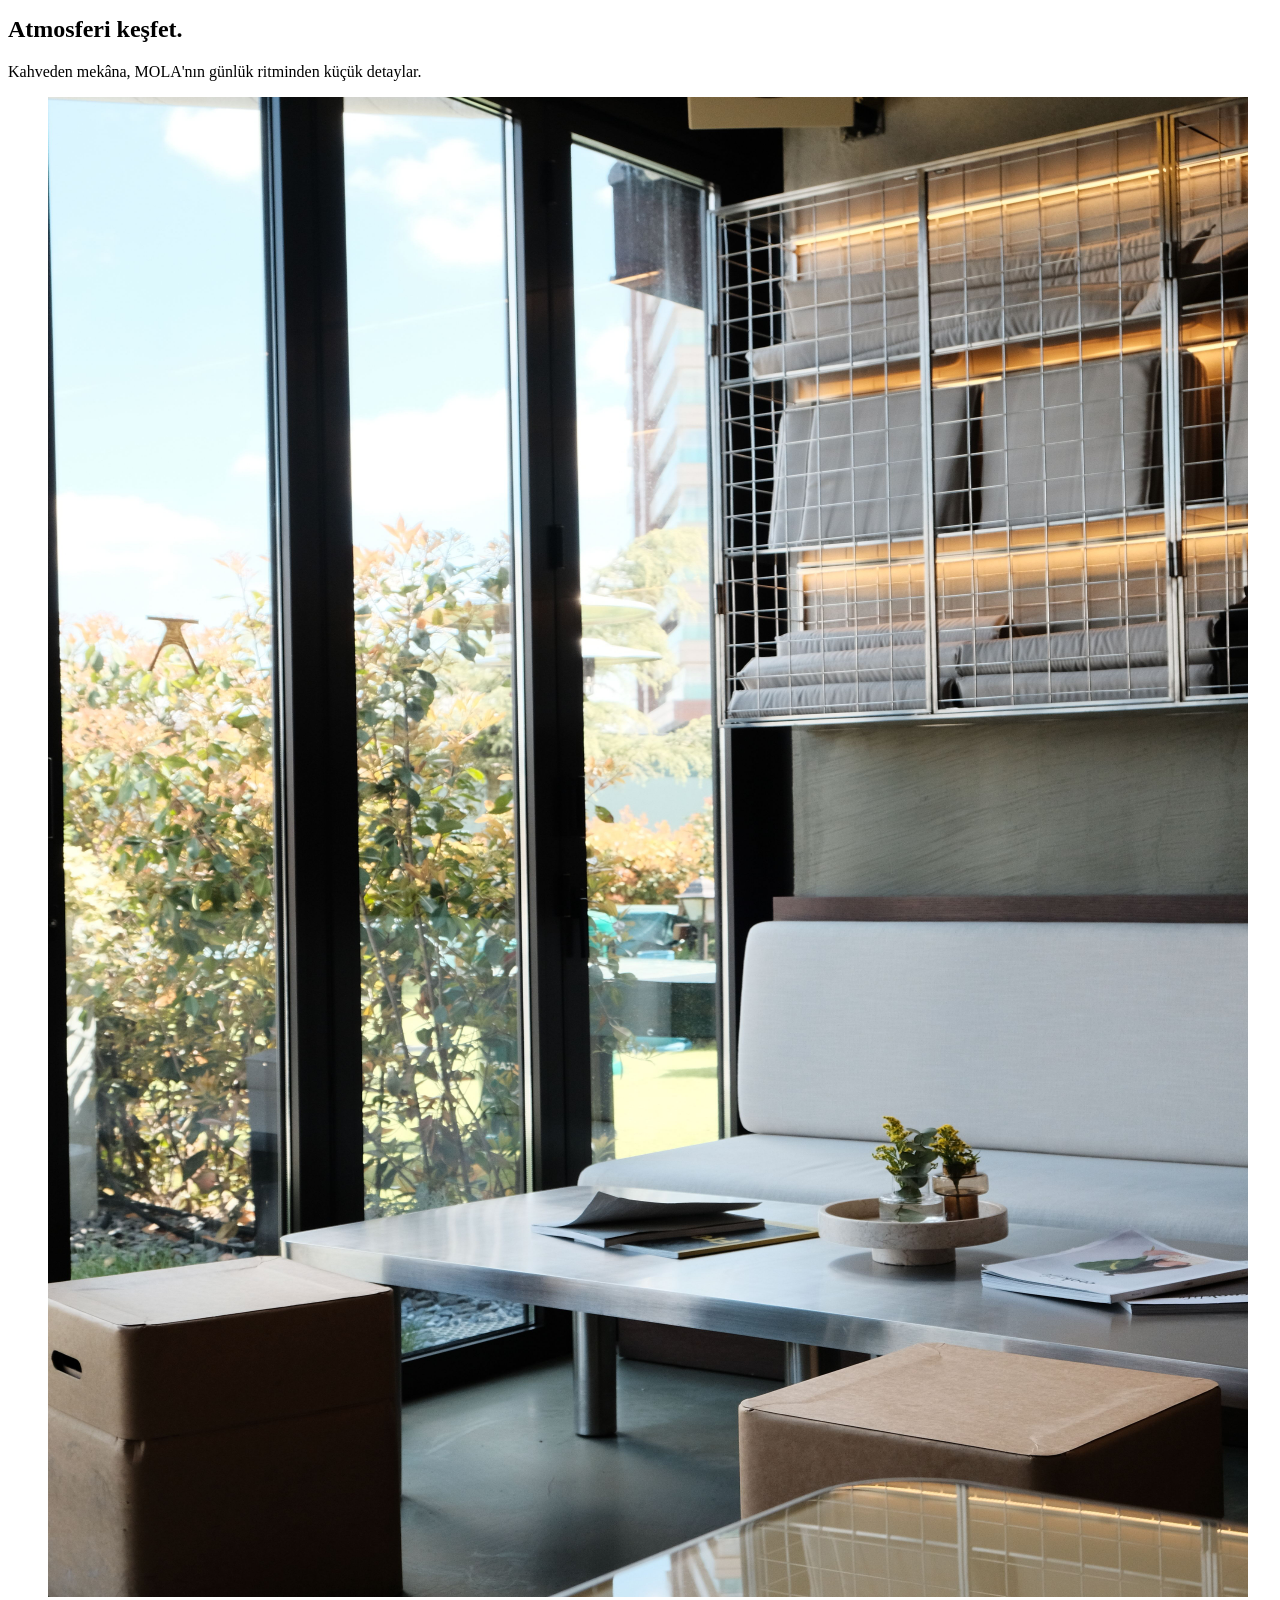
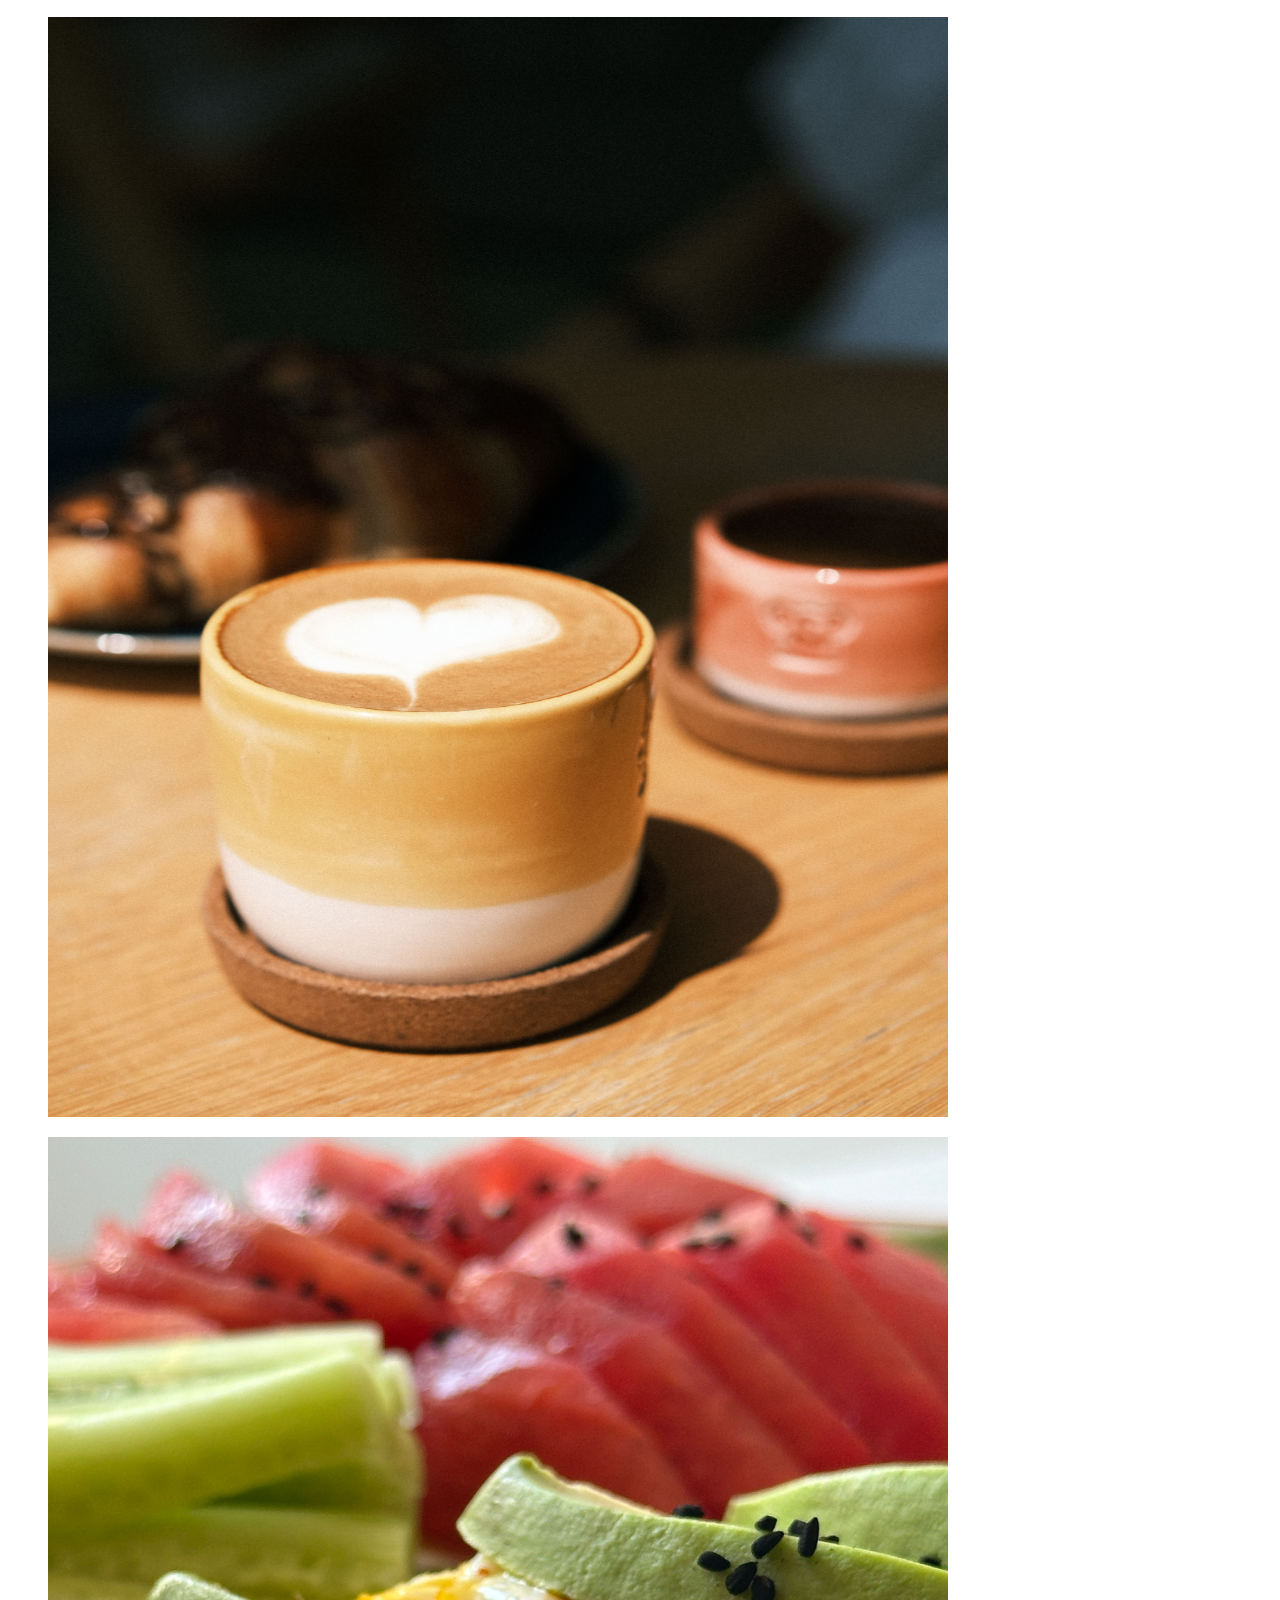
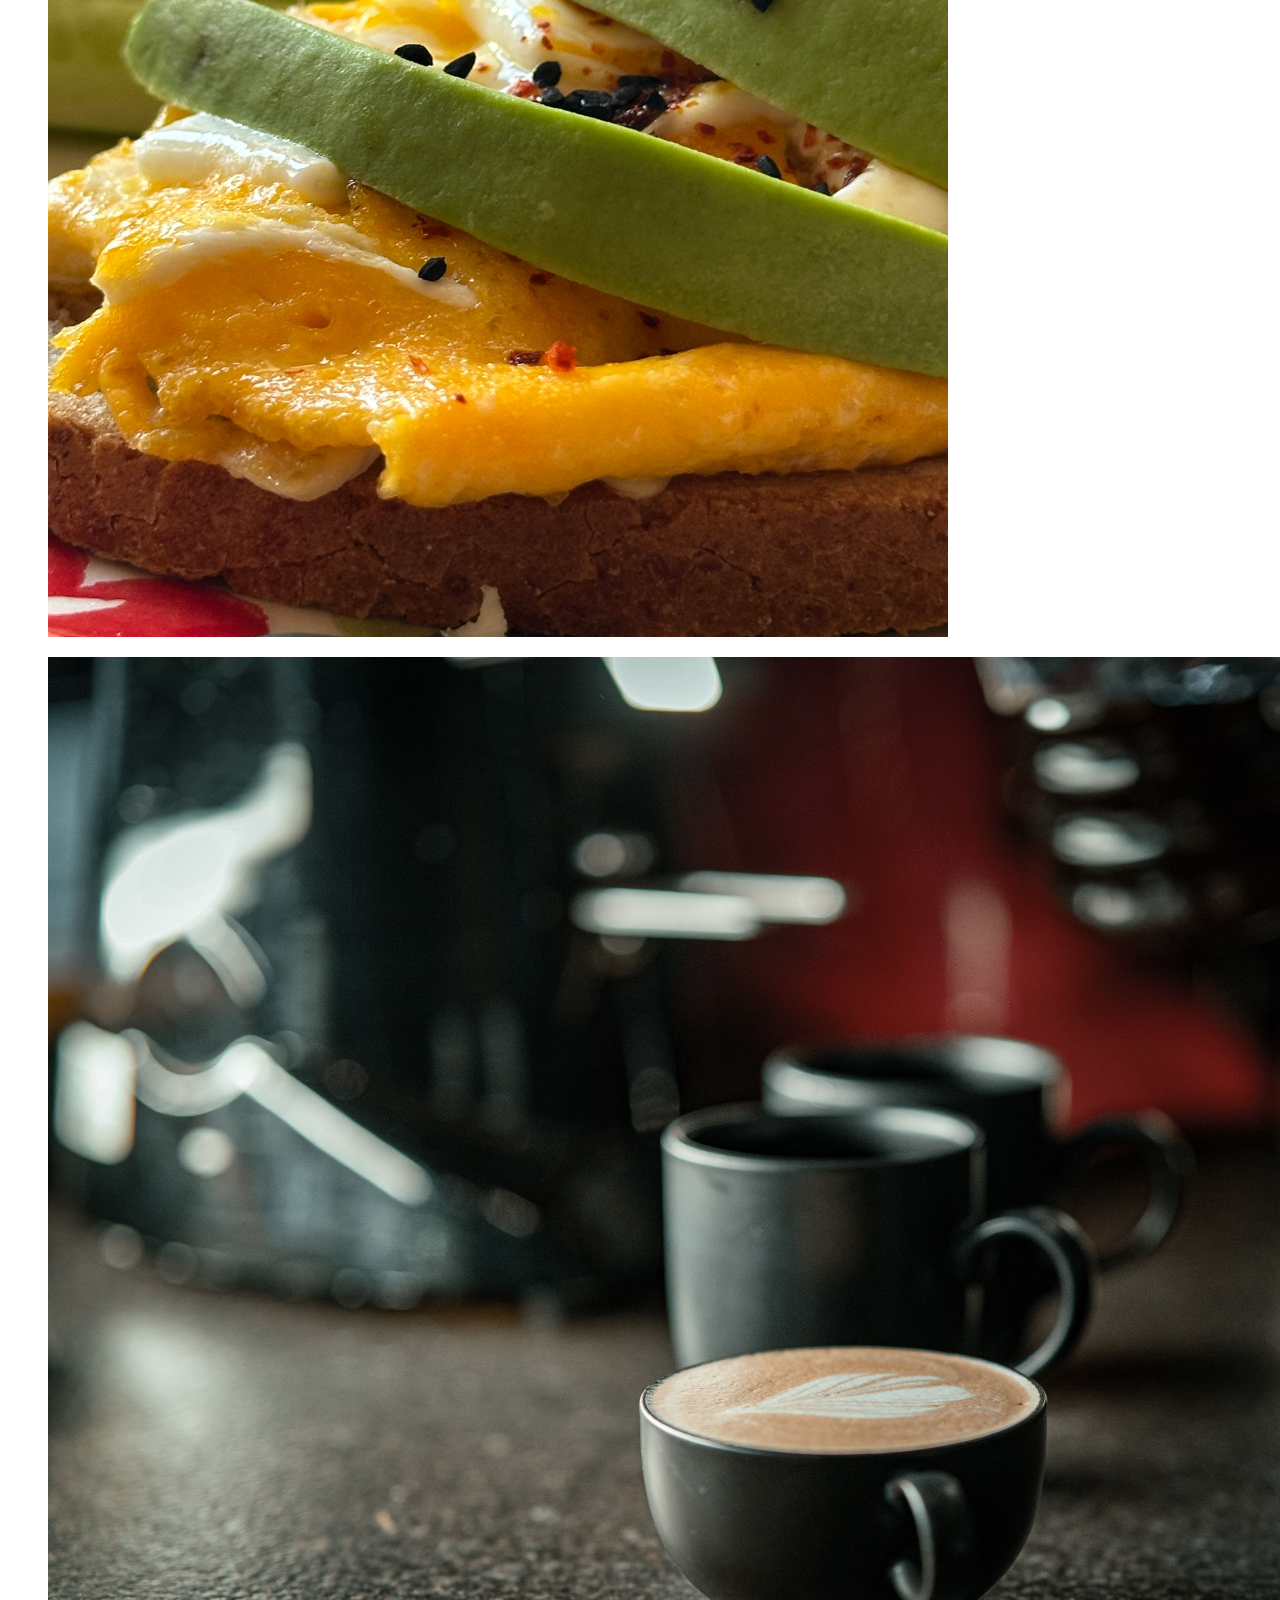
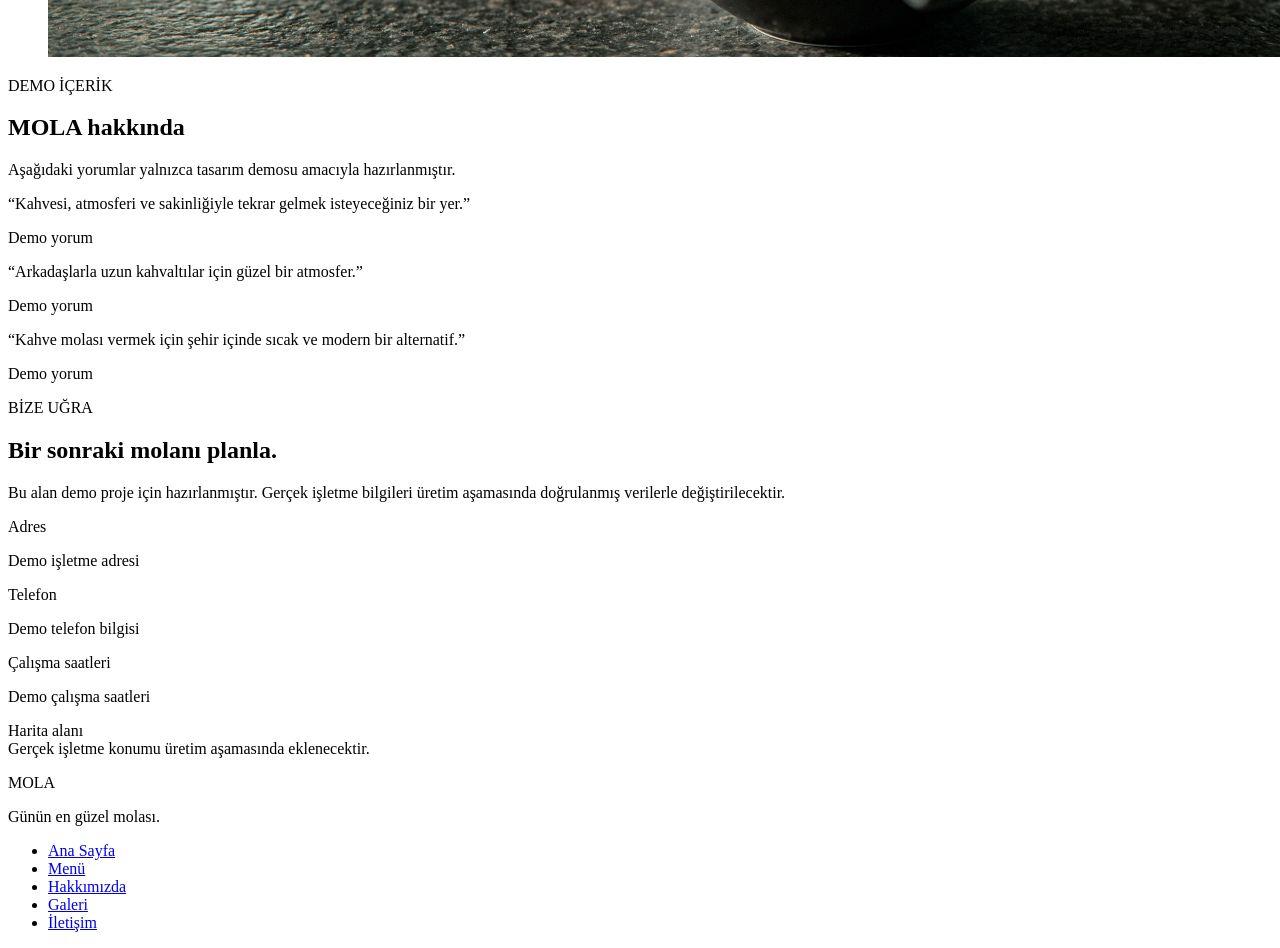
==== commit b280cf1e: "feat: rebuild homepage structure Rebuild the homepage with a consistent semantic structure, existing" ====
--- a/index.html
+++ b/index.html
@@ -3,704 +3,630 @@
 <head>
   <meta charset="UTF-8">
 
-  <meta
-    name="viewport"
-    content="width=device-width, initial-scale=1.0"
-  >
-
-  <meta
-    name="description"
-    content="MOLA Coffee & Kitchen — kahve, kahvaltı, tatlı ve keyifli molalar için modern bir kafe konsepti."
-  >
-
-  <meta
-    name="theme-color"
-    content="#f7f3ee"
-  >
+<meta
+name=“viewport”
+content=“width=device-width, initial-scale=1.0”
 
   <title>MOLA Coffee & Kitchen — Günün en güzel molası.</title>
 
-  <link
-    rel="icon"
-    type="image/svg+xml"
-    href="assets/icons/favicon.svg"
-  >
+<meta
+name=“description”
+content=“MOLA Coffee & Kitchen — iyi kahve, güzel yemekler ve keyifli molalar için modern bir kafe konsepti.”
+
+<meta
+name=“robots”
+content=“index, follow”
+
+<meta
+name=“theme-color”
+content=”#2b1b12”
 
   <link
     rel="stylesheet"
     href="css/style.css"
   >
 </head>
-
 <body>
 
+<a
+class=“skip-link”
+href=”#main-content”
+
+İçeriğe geç
+  </a>
   <header class="site-header">
-    <div class="site-header__inner container">
-
+    <div class="container site-header__inner">
+  <a
+    class="brand"
+    href="index.html"
+    aria-label="MOLA Coffee & Kitchen ana sayfa"
+  >
+    MOLA
+  </a>
+  <button
+    class="nav-toggle"
+    type="button"
+    aria-expanded="false"
+    aria-controls="primary-navigation"
+    aria-label="Menüyü aç"
+  >
+    <span
+      class="nav-toggle__icon"
+      aria-hidden="true"
+    >
+      <span></span>
+      <span></span>
+      <span></span>
+    </span>
+  </button>
+  <nav
+    class="primary-nav"
+    id="primary-navigation"
+    aria-label="Ana navigasyon"
+  >
+    <ul class="primary-nav__list">
+      <li>
+        <a
+          href="index.html"
+          aria-current="page"
+        >
+          Ana Sayfa
+        </a>
+      </li>
+      <li>
+        <a href="menu.html">
+          Menü
+        </a>
+      </li>
+      <li>
+        <a href="about.html">
+          Hakkımızda
+        </a>
+      </li>
+      <li>
+        <a href="#gallery">
+          Galeri
+        </a>
+      </li>
+      <li>
+        <a href="#contact">
+          İletişim
+        </a>
+      </li>
+    </ul>
+  </nav>
+</div>
+  </header>
+  <main id="main-content">
+<section class="hero">
+  <div class="hero__media">
+    <img
+      src="assets/images/hero-coffee.jpg"
+      alt="Kafede hazırlanmış latte ve kahve sunumu"
+      width="1600"
+      height="1000"
+      fetchpriority="high"
+      decoding="async"
+    >
+  </div>
+  <div class="hero__content">
+    <div class="container hero__content-inner">
+      <p class="hero__eyebrow">
+        COFFEE &amp; KITCHEN
+      </p>
+      <h1 class="hero__title">
+        Günün en güzel molası.
+      </h1>
+      <p class="hero__description">
+        İyi kahve, güzel yemekler ve kendine ayırdığın
+        keyifli bir an.
+      </p>
+      <div class="hero__actions">
+        <a
+          class="button button--primary"
+          href="menu.html"
+        >
+          Menüyü Gör
+        </a>
+        <a
+          class="button button--secondary"
+          href="#contact"
+        >
+          Bizi Bul
+        </a>
+      </div>
+    </div>
+  </div>
+</section>
+<section class="section featured">
+  <div class="container">
+    <div class="featured__header">
+      <div>
+        <p class="section-label">
+          MOLA'DAN SEÇTİKLERİMİZ
+        </p>
+        <h2>
+          Bugünün favorileri
+        </h2>
+      </div>
+      <p class="section-intro">
+        Günün her saatine eşlik edecek,
+        özenle seçilmiş lezzetler.
+      </p>
+    </div>
+    <div class="featured-grid">
+      <article class="featured-card">
+        <div class="featured-card__image">
+          <img
+            src="assets/images/mola-latte.jpg"
+            alt="Latte art ile hazırlanmış MOLA latte"
+            width="900"
+            height="1100"
+            loading="lazy"
+            decoding="async"
+          >
+        </div>
+        <div class="featured-card__content">
+          <h3>
+            Mola Latte
+          </h3>
+          <div class="featured-card__meta">
+            <span>Kahve</span>
+            <span class="featured-card__price">
+              ₺145
+            </span>
+          </div>
+        </div>
+      </article>
+      <article class="featured-card">
+        <div class="featured-card__content">
+          <p class="section-label">
+            TATLI
+          </p>
+          <h3>
+            San Sebastian
+          </h3>
+          <p class="section-intro">
+            Dışı karamelize, içi yumuşak ve yoğun
+            aromalı cheesecake.
+          </p>
+          <div class="featured-card__meta">
+            <span>Demo ürün</span>
+            <span class="featured-card__price">
+              ₺185
+            </span>
+          </div>
+        </div>
+      </article>
+      <article class="featured-card">
+        <div class="featured-card__image">
+          <img
+            src="assets/images/avocado-toast.jpg"
+            alt="Taze malzemelerle hazırlanmış avokadolu tost"
+            width="900"
+            height="1100"
+            loading="lazy"
+            decoding="async"
+          >
+        </div>
+        <div class="featured-card__content">
+          <h3>
+            Avokadolu Tost
+          </h3>
+          <div class="featured-card__meta">
+            <span>Kahvaltı</span>
+            <span class="featured-card__price">
+              ₺235
+            </span>
+          </div>
+        </div>
+      </article>
+    </div>
+  </div>
+</section>
+<section class="section story">
+  <div class="container story__grid">
+    <div class="story__image">
+      <img
+        src="assets/images/story-interior.jpg"
+        alt="Modern ve sıcak bir kafe iç mekânı"
+        width="1200"
+        height="1500"
+        loading="lazy"
+        decoding="async"
+      >
+    </div>
+    <div class="story__content">
+      <p class="section-label">
+        MOLA'NIN HİKÂYESİ
+      </p>
+      <h2>
+        Bir kahveden fazlası.
+      </h2>
+      <p>
+        MOLA, günün yoğunluğu içinde kendine küçük
+        bir alan açmak isteyenler için tasarlanmış
+        modern bir coffee &amp; kitchen deneyimidir.
+      </p>
+      <p>
+        Sabah kahveni alırken, arkadaşlarınla uzun
+        bir kahvaltıya otururken ya da günün sonunda
+        tatlı bir mola verirken burada kendini
+        rahat hissetmeni istiyoruz.
+      </p>
+      <div class="story__actions">
+        <a
+          class="button button--dark"
+          href="about.html"
+        >
+          Hikâyemizi Keşfet
+        </a>
+      </div>
+    </div>
+  </div>
+</section>
+<section class="section menu-preview">
+  <div class="container">
+    <div class="featured__header">
+      <div>
+        <p class="section-label">
+          MENÜDEN
+        </p>
+        <h2>
+          Bir sonraki molanı seç.
+        </h2>
+      </div>
       <a
-        class="brand"
-        href="index.html"
-        aria-label="MOLA Coffee & Kitchen ana sayfa"
-      >
-        <span class="brand__name">MOLA</span>
-        <span class="brand__sub">Coffee &amp; Kitchen</span>
+        class="button button--dark"
+        href="menu.html"
+      >
+        Tüm menüyü gör
       </a>
-
+    </div>
+    <div
+      class="menu-filter"
+      role="group"
+      aria-label="Menü kategorileri"
+    >
       <button
-        class="nav-toggle"
+        class="menu-filter__button is-active"
         type="button"
-        aria-expanded="false"
-        aria-controls="primary-navigation"
-        aria-label="Menüyü aç"
-      >
-        <span></span>
-        <span></span>
-        <span></span>
+        data-filter="tumu"
+        aria-pressed="true"
+      >
+        Tümü
       </button>
-
-      <nav
-        class="primary-nav"
-        id="primary-navigation"
-        aria-label="Ana navigasyon"
-      >
-        <a
-          class="primary-nav__link is-active"
-          href="index.html"
-        >
-          Ana Sayfa
-        </a>
-
-        <a
-          class="primary-nav__link"
-          href="menu.html"
-        >
-          Menü
-        </a>
-
-        <a
-          class="primary-nav__link"
-          href="about.html"
-        >
-          Hakkımızda
-        </a>
-
-        <a
-          class="primary-nav__link"
-          href="#contact"
-        >
-          İletişim
-        </a>
-      </nav>
-
-    </div>
-  </header>
-
-  <main>
-
-    <!-- HERO -->
-    <section class="hero">
-      <div class="hero__media">
+      <button
+        class="menu-filter__button"
+        type="button"
+        data-filter="kahve"
+        aria-pressed="false"
+      >
+        Kahve
+      </button>
+      <button
+        class="menu-filter__button"
+        type="button"
+        data-filter="kahvalti"
+        aria-pressed="false"
+      >
+        Kahvaltı
+      </button>
+      <button
+        class="menu-filter__button"
+        type="button"
+        data-filter="tatli"
+        aria-pressed="false"
+      >
+        Tatlı
+      </button>
+      <button
+        class="menu-filter__button"
+        type="button"
+        data-filter="yemek"
+        aria-pressed="false"
+      >
+        Yemek
+      </button>
+    </div>
+    <div
+      class="menu-grid"
+      id="menu-preview-grid"
+    >
+      <article
+        class="menu-item"
+        data-category="kahve"
+      >
+        <div>
+          <h3 class="menu-item__name">
+            Mola Latte
+          </h3>
+          <p class="menu-item__description">
+            Espresso, kadifemsi süt köpüğü ve
+            dengeli kahve aroması.
+          </p>
+        </div>
+        <span class="menu-item__price">
+          ₺145
+        </span>
+      </article>
+      <article
+        class="menu-item"
+        data-category="kahve"
+      >
+        <div>
+          <h3 class="menu-item__name">
+            Flat White
+          </h3>
+          <p class="menu-item__description">
+            Yoğun espresso ve ince dokulu süt ile
+            klasik bir seçim.
+          </p>
+        </div>
+        <span class="menu-item__price">
+          ₺135
+        </span>
+      </article>
+      <article
+        class="menu-item"
+        data-category="kahvalti"
+      >
+        <div>
+          <h3 class="menu-item__name">
+            Avokadolu Tost
+          </h3>
+          <p class="menu-item__description">
+            Ekşi mayalı ekmek, avokado, yumurta
+            ve taze yeşillikler.
+          </p>
+        </div>
+        <span class="menu-item__price">
+          ₺235
+        </span>
+      </article>
+      <article
+        class="menu-item"
+        data-category="tatli"
+      >
+        <div>
+          <h3 class="menu-item__name">
+            San Sebastian
+          </h3>
+          <p class="menu-item__description">
+            Yoğun kıvamlı, hafif karamelize klasik
+            cheesecake.
+          </p>
+        </div>
+        <span class="menu-item__price">
+          ₺185
+        </span>
+      </article>
+      <article
+        class="menu-item"
+        data-category="yemek"
+      >
+        <div>
+          <h3 class="menu-item__name">
+            Chicken Wrap
+          </h3>
+          <p class="menu-item__description">
+            Izgara tavuk, taze sebzeler ve özel
+            sos ile hazırlanan wrap.
+          </p>
+        </div>
+        <span class="menu-item__price">
+          ₺245
+        </span>
+      </article>
+    </div>
+  </div>
+</section>
+<section
+  class="section gallery"
+  id="gallery"
+>
+  <div class="container">
+    <div class="featured__header">
+      <div>
+        <p class="section-label">
+          MOLA'DAN KARELER
+        </p>
+        <h2>
+          Atmosferi keşfet.
+        </h2>
+      </div>
+      <p class="section-intro">
+        Kahveden mekâna, MOLA'nın günlük ritminden
+        küçük detaylar.
+      </p>
+    </div>
+    <div class="gallery-grid">
+      <figure class="gallery__item gallery__item--tall">
+        <img
+          src="assets/images/story-interior.jpg"
+          alt="Kafeyi temsil eden modern iç mekân"
+          width="1200"
+          height="1500"
+          loading="lazy"
+          decoding="async"
+        >
+      </figure>
+      <figure class="gallery__item">
+        <img
+          src="assets/images/mola-latte.jpg"
+          alt="Latte art ile hazırlanmış kahve"
+          width="900"
+          height="1100"
+          loading="lazy"
+          decoding="async"
+        >
+      </figure>
+      <figure class="gallery__item">
+        <img
+          src="assets/images/avocado-toast.jpg"
+          alt="Taze malzemelerle hazırlanmış avokadolu tost"
+          width="900"
+          height="1100"
+          loading="lazy"
+          decoding="async"
+        >
+      </figure>
+      <figure class="gallery__item gallery__item--wide">
         <img
           src="assets/images/hero-coffee.jpg"
-          alt="MOLA Coffee & Kitchen'da hazırlanmış latte ve kahve sunumu"
+          alt="Kahve sunumunu gösteren atmosferik kafe fotoğrafı"
           width="1600"
           height="1000"
-          fetchpriority="high"
+          loading="lazy"
           decoding="async"
         >
-      </div>
-
-      <div class="hero__overlay"></div>
-
-      <div class="hero__content container">
-        <p class="eyebrow">
-          Coffee &amp; Kitchen
-        </p>
-
-        <h1>
-          Günün en güzel molası.
-        </h1>
-
-        <p class="hero__text">
-          İyi kahve, güzel yemekler ve kendine ayırdığın
-          keyifli bir an.
-        </p>
-
-        <div class="hero__actions">
-          <a
-            class="button button--primary"
-            href="menu.html"
-          >
-            Menüyü Gör
-          </a>
-
-          <a
-            class="button button--secondary"
-            href="#contact"
-          >
-            Bizi Bul
-          </a>
-        </div>
-      </div>
-    </section>
-
-    <!-- FEATURED -->
-    <section class="section section--featured">
-      <div class="container">
-
-        <div class="section-heading">
-          <p class="eyebrow">
-            MOLA'dan seçtiklerimiz
-          </p>
-
-          <h2>
-            Bugünün favorileri
-          </h2>
-
-          <p>
-            Günün her saatine eşlik edecek
-            özenle seçilmiş lezzetler.
-          </p>
-        </div>
-
-        <div class="featured-grid">
-
-          <article class="featured-card">
-
-            <div class="featured-card__image">
-              <img
-                src="assets/images/mola-latte.jpg"
-                alt="Latte art ile hazırlanmış MOLA latte"
-                width="900"
-                height="1100"
-                loading="lazy"
-                decoding="async"
-              >
-            </div>
-
-            <div class="featured-card__content">
-
-              <div class="featured-card__meta">
-                <span>Kahve</span>
-                <span class="featured-card__price">
-                  ₺145
-                </span>
-              </div>
-
-              <h3>
-                Mola Latte
-              </h3>
-
-              <p>
-                İpeksi süt köpüğü ve dengeli espresso
-                ile günün favori kahvesi.
-              </p>
-
-            </div>
-          </article>
-
-          <article class="featured-card">
-
-            <div class="featured-card__image">
-              <img
-                src="assets/images/san-sebastian.jpg"
-                alt="San Sebastian cheesecake"
-                width="900"
-                height="1100"
-                loading="lazy"
-                decoding="async"
-              >
-            </div>
-
-            <div class="featured-card__content">
-
-              <div class="featured-card__meta">
-                <span>Tatlı</span>
-                <span class="featured-card__price">
-                  ₺185
-                </span>
-              </div>
-
-              <h3>
-                San Sebastian
-              </h3>
-
-              <p>
-                Dışı karamelize, içi yumuşak ve
-                yoğun aromalı cheesecake.
-              </p>
-
-            </div>
-          </article>
-
-          <article class="featured-card">
-
-            <div class="featured-card__image">
-              <img
-                src="assets/images/avocado-toast.jpg"
-                alt="Taze malzemelerle hazırlanmış avokadolu tost"
-                width="900"
-                height="1100"
-                loading="lazy"
-                decoding="async"
-              >
-            </div>
-
-            <div class="featured-card__content">
-
-              <div class="featured-card__meta">
-                <span>Kahvaltı</span>
-                <span class="featured-card__price">
-                  ₺235
-                </span>
-              </div>
-
-              <h3>
-                Avokadolu Tost
-              </h3>
-
-              <p>
-                Taze avokado, çıtır ekmek ve dengeli
-                dokunuşlarla hazırlanan modern kahvaltı.
-              </p>
-
-            </div>
-          </article>
-
-        </div>
-
-      </div>
-    </section>
-
-    <!-- STORY -->
-    <section class="section story">
-      <div class="container">
-
-        <div class="story__grid">
-
-          <div class="story__image">
-            <img
-              src="assets/images/story-interior.jpg"
-              alt="MOLA Coffee & Kitchen'ın sıcak ve modern iç mekânı"
-              width="1200"
-              height="1500"
-              loading="lazy"
-              decoding="async"
-            >
-          </div>
-
-          <div class="story__content">
-
-            <p class="eyebrow">
-              MOLA'nın hikâyesi
-            </p>
-
-            <h2>
-              Bir kahveden fazlası.
-            </h2>
-
-            <p>
-              MOLA, günün yoğunluğu içinde kendine küçük
-              bir alan açmak isteyenler için tasarlanmış
-              modern bir coffee &amp; kitchen deneyimidir.
-            </p>
-
-            <p>
-              Sabah kahveni alırken, arkadaşlarınla uzun
-              bir kahvaltıya otururken ya da günün sonunda
-              tatlı bir mola verirken burada kendini
-              rahat hissetmeni istiyoruz.
-            </p>
-
-            <div class="story__actions">
-              <a
-                class="button button--dark"
-                href="about.html"
-              >
-                Hikâyemizi Keşfet
-              </a>
-            </div>
-
-          </div>
-
-        </div>
-
-      </div>
-    </section>
-
-    <!-- MENU PREVIEW -->
-    <section class="section section--menu">
-      <div class="container">
-
-        <div class="section-heading section-heading--split">
-
-          <div>
-            <p class="eyebrow">
-              Menüden
-            </p>
-
-            <h2>
-              Bir sonraki molanı seç.
-            </h2>
-          </div>
-
-          <a
-            class="text-link"
-            href="menu.html"
-          >
-            Tüm menüyü gör
-            <span aria-hidden="true">→</span>
-          </a>
-
-        </div>
-
-        <div
-          class="menu-filter"
-          aria-label="Menü kategorileri"
-        >
-          <button
-            class="menu-filter__button is-active"
-            type="button"
-            data-filter="tumu"
-            aria-pressed="true"
-          >
-            Tümü
-          </button>
-
-          <button
-            class="menu-filter__button"
-            type="button"
-            data-filter="kahve"
-            aria-pressed="false"
-          >
-            Kahve
-          </button>
-
-          <button
-            class="menu-filter__button"
-            type="button"
-            data-filter="kahvalti"
-            aria-pressed="false"
-          >
-            Kahvaltı
-          </button>
-
-          <button
-            class="menu-filter__button"
-            type="button"
-            data-filter="tatli"
-            aria-pressed="false"
-          >
-            Tatlı
-          </button>
-
-          <button
-            class="menu-filter__button"
-            type="button"
-            data-filter="yemek"
-            aria-pressed="false"
-          >
-            Yemek
-          </button>
-        </div>
-
-        <div
-          class="menu-grid"
-          id="menu-preview-grid"
-        >
-
-          <article
-            class="menu-item"
-            data-category="kahve"
-          >
-            <div>
-              <span class="menu-item__category">
-                Kahve
-              </span>
-              <h3>Mola Latte</h3>
-            </div>
-            <span class="menu-item__price">₺145</span>
-          </article>
-
-          <article
-            class="menu-item"
-            data-category="kahve"
-          >
-            <div>
-              <span class="menu-item__category">
-                Kahve
-              </span>
-              <h3>Flat White</h3>
-            </div>
-            <span class="menu-item__price">₺135</span>
-          </article>
-
-          <article
-            class="menu-item"
-            data-category="kahve"
-          >
-            <div>
-              <span class="menu-item__category">
-                Kahve
-              </span>
-              <h3>Caramel Macchiato</h3>
-            </div>
-            <span class="menu-item__price">₺155</span>
-          </article>
-
-          <article
-            class="menu-item"
-            data-category="kahve"
-          >
-            <div>
-              <span class="menu-item__category">
-                Kahve
-              </span>
-              <h3>Türk Kahvesi</h3>
-            </div>
-            <span class="menu-item__price">₺110</span>
-          </article>
-
-          <article
-            class="menu-item"
-            data-category="kahvalti"
-          >
-            <div>
-              <span class="menu-item__category">
-                Kahvaltı
-              </span>
-              <h3>Kruvasan Kahvaltı</h3>
-            </div>
-            <span class="menu-item__price">₺220</span>
-          </article>
-
-          <article
-            class="menu-item"
-            data-category="kahvalti"
-          >
-            <div>
-              <span class="menu-item__category">
-                Kahvaltı
-              </span>
-              <h3>Serpme Kahvaltı</h3>
-            </div>
-            <span class="menu-item__price">₺420</span>
-          </article>
-
-          <article
-            class="menu-item"
-            data-category="tatli"
-          >
-            <div>
-              <span class="menu-item__category">
-                Tatlı
-              </span>
-              <h3>Tiramisu</h3>
-            </div>
-            <span class="menu-item__price">₺175</span>
-          </article>
-
-          <article
-            class="menu-item"
-            data-category="tatli"
-          >
-            <div>
-              <span class="menu-item__category">
-                Tatlı
-              </span>
-              <h3>Brownie</h3>
-            </div>
-            <span class="menu-item__price">₺165</span>
-          </article>
-
-          <article
-            class="menu-item"
-            data-category="yemek"
-          >
-            <div>
-              <span class="menu-item__category">
-                Yemek
-              </span>
-              <h3>Chicken Wrap</h3>
-            </div>
-            <span class="menu-item__price">₺245</span>
-          </article>
-
-        </div>
-
-      </div>
-    </section>
-
-    <!-- GALLERY -->
-    <section class="section gallery">
-      <div class="container">
-
-        <div class="section-heading">
-          <p class="eyebrow">
-            MOLA'dan kareler
-          </p>
-
-          <h2>
-            Atmosferi keşfet.
-          </h2>
-
-          <p>
-            Kahveden mekâna, MOLA'nın günlük ritminden
-            küçük detaylar.
-          </p>
-        </div>
-
-        <div class="gallery-grid">
-
-          <figure class="gallery__item gallery__item--tall">
-            <img
-              src="assets/images/gallery-01.jpg"
-              alt="MOLA'da kahve sunumu"
-              width="900"
-              height="1200"
-              loading="lazy"
-              decoding="async"
-            >
-          </figure>
-
-          <figure class="gallery__item">
-            <img
-              src="assets/images/gallery-02.jpg"
-              alt="Kafede kahve ve masa detayları"
-              width="1200"
-              height="900"
-              loading="lazy"
-              decoding="async"
-            >
-          </figure>
-
-          <figure class="gallery__item">
-            <img
-              src="assets/images/gallery-03.jpg"
-              alt="MOLA'da tatlı sunumu"
-              width="1200"
-              height="900"
-              loading="lazy"
-              decoding="async"
-            >
-          </figure>
-
-          <figure class="gallery__item gallery__item--wide">
-            <img
-              src="assets/images/gallery-04.jpg"
-              alt="Modern kafe atmosferi"
-              width="1600"
-              height="900"
-              loading="lazy"
-              decoding="async"
-            >
-          </figure>
-
-          <figure class="gallery__item">
-            <img
-              src="assets/images/gallery-05.jpg"
-              alt="Taze kahve hazırlığı"
-              width="1200"
-              height="900"
-              loading="lazy"
-              decoding="async"
-            >
-          </figure>
-
-          <figure class="gallery__item">
-            <img
-              src="assets/images/gallery-06.jpg"
-              alt="Kafede keyifli bir masa detayı"
-              width="1200"
-              height="900"
-              loading="lazy"
-              decoding="async"
-            >
-          </figure>
-
-        </div>
-
-      </div>
-    </section>
-
-    <!-- TESTIMONIALS -->
-    <section class="section testimonials">
-      <div class="container">
-
-        <div class="section-heading">
-          <p class="eyebrow">
-            Demo içerik
-          </p>
-
-          <h2>
-            MOLA hakkında
-          </h2>
-
-          <p>
-            Aşağıdaki yorumlar yalnızca tasarım demosu
-            amacıyla hazırlanmıştır.
-          </p>
-        </div>
-
-        <div class="testimonials__grid">
-
-          <article class="testimonial">
-            <p>
-              “Kahvesi, atmosferi ve sakinliğiyle
-              tekrar gelmek isteyeceğiniz bir yer.”
-            </p>
-
-            <span>
-              — Demo yorum
-            </span>
-          </article>
-
-          <article class="testimonial">
-            <p>
-              “Arkadaşlarla uzun kahvaltılar için
-              gerçekten güzel bir atmosfer.”
-            </p>
-
-            <span>
-              — Demo yorum
-            </span>
-          </article>
-
-          <article class="testimonial">
-            <p>
-              “Kahve molası vermek için şehir içinde
-              sıcak ve modern bir alternatif.”
-            </p>
-
-            <span>
-              — Demo yorum
-            </span>
-          </article>
-
-        </div>
-
-      </div>
-    </section>
-
-    <!-- CONTACT -->
-    <section
-      class="section contact"
-      id="contact"
-    >
-      <div class="container">
-
-        <div class="contact__grid">
-
-          <div>
-            <p class="eyebrow">
-              Bize uğra
-            </p>
-
-            <h2>
-              Bir sonraki molanı planla.
-            </h2>
-
-            <p>
-              Bu alan demo proje için hazırlanmıştır.
-              Gerçek müşteri projesinde doğrulanmış
-              adres, telefon, WhatsApp, Instagram ve+      </figure>
+    </div>
+  </div>
+</section>
+<section class="section testimonials">
+  <div class="container">
+    <div class="testimonials__header">
+      <p class="section-label">
+        DEMO İÇERİK
+      </p>
+      <h2>
+        MOLA hakkında
+      </h2>
+      <p class="section-intro">
+        Aşağıdaki yorumlar yalnızca tasarım demosu
+        amacıyla hazırlanmıştır.
+      </p>
+    </div>
+    <div class="testimonials__grid">
+      <article class="testimonial">
+        <p class="testimonial__quote">
+          “Kahvesi, atmosferi ve sakinliğiyle
+          tekrar gelmek isteyeceğiniz bir yer.”
+        </p>
+        <p class="testimonial__author">
+          Demo yorum
+        </p>
+      </article>
+      <article class="testimonial">
+        <p class="testimonial__quote">
+          “Arkadaşlarla uzun kahvaltılar için
+          güzel bir atmosfer.”
+        </p>
+        <p class="testimonial__author">
+          Demo yorum
+        </p>
+      </article>
+      <article class="testimonial">
+        <p class="testimonial__quote">
+          “Kahve molası vermek için şehir içinde
+          sıcak ve modern bir alternatif.”
+        </p>
+        <p class="testimonial__author">
+          Demo yorum
+        </p>
+      </article>
+    </div>
+  </div>
+</section>
+<section
+  class="section contact"
+  id="contact"
+>
+  <div class="container contact__grid">
+    <div>
+      <p class="section-label">
+        BİZE UĞRA
+      </p>
+      <h2>
+        Bir sonraki molanı planla.
+      </h2>
+      <p class="section-intro">
+        Bu alan demo proje için hazırlanmıştır.
+        Gerçek işletme bilgileri üretim aşamasında
+        doğrulanmış verilerle değiştirilecektir.
+      </p>
+    </div>
+    <div class="contact__details">
+      <div class="contact__item">
+        <p class="contact__label">
+          Adres
+        </p>
+        <p class="contact__value">
+          Demo işletme adresi
+        </p>
+      </div>
+      <div class="contact__item">
+        <p class="contact__label">
+          Telefon
+        </p>
+        <p class="contact__value">
+          Demo telefon bilgisi
+        </p>
+      </div>
+      <div class="contact__item">
+        <p class="contact__label">
+          Çalışma saatleri
+        </p>
+        <p class="contact__value">
+          Demo çalışma saatleri
+        </p>
+      </div>
+      <div class="contact__map">
+        <p>
+          Harita alanı<br>
+          Gerçek işletme konumu üretim aşamasında eklenecektir.
+        </p>
+      </div>
+    </div>
+  </div>
+</section>
+  </main>
+  <footer class="site-footer">
+<div class="container site-footer__inner">
+  <div>
+    <div class="site-footer__brand">
+      MOLA
+    </div>
+    <p>
+      Günün en güzel molası.
+    </p>
+  </div>
+  <ul class="site-footer__links">
+    <li>
+      <a
+        href="index.html"
+        aria-current="page"
+      >
+        Ana Sayfa
+      </a>
+    </li>
+    <li>
+      <a href="menu.html">
+        Menü
+      </a>
+    </li>
+    <li>
+      <a href="about.html">
+        Hakkımızda
+      </a>
+    </li>
+    <li>
+      <a href="#gallery">
+        Galeri
+      </a>
+    </li>
+    <li>
+      <a href="#contact">
+        İletişim
+      </a>
+    </li>
+  </ul>
+</div>
+  </footer>
+  <script
+    src="js/script.js"
+    defer
+  ></script>
+</body>
+</html>
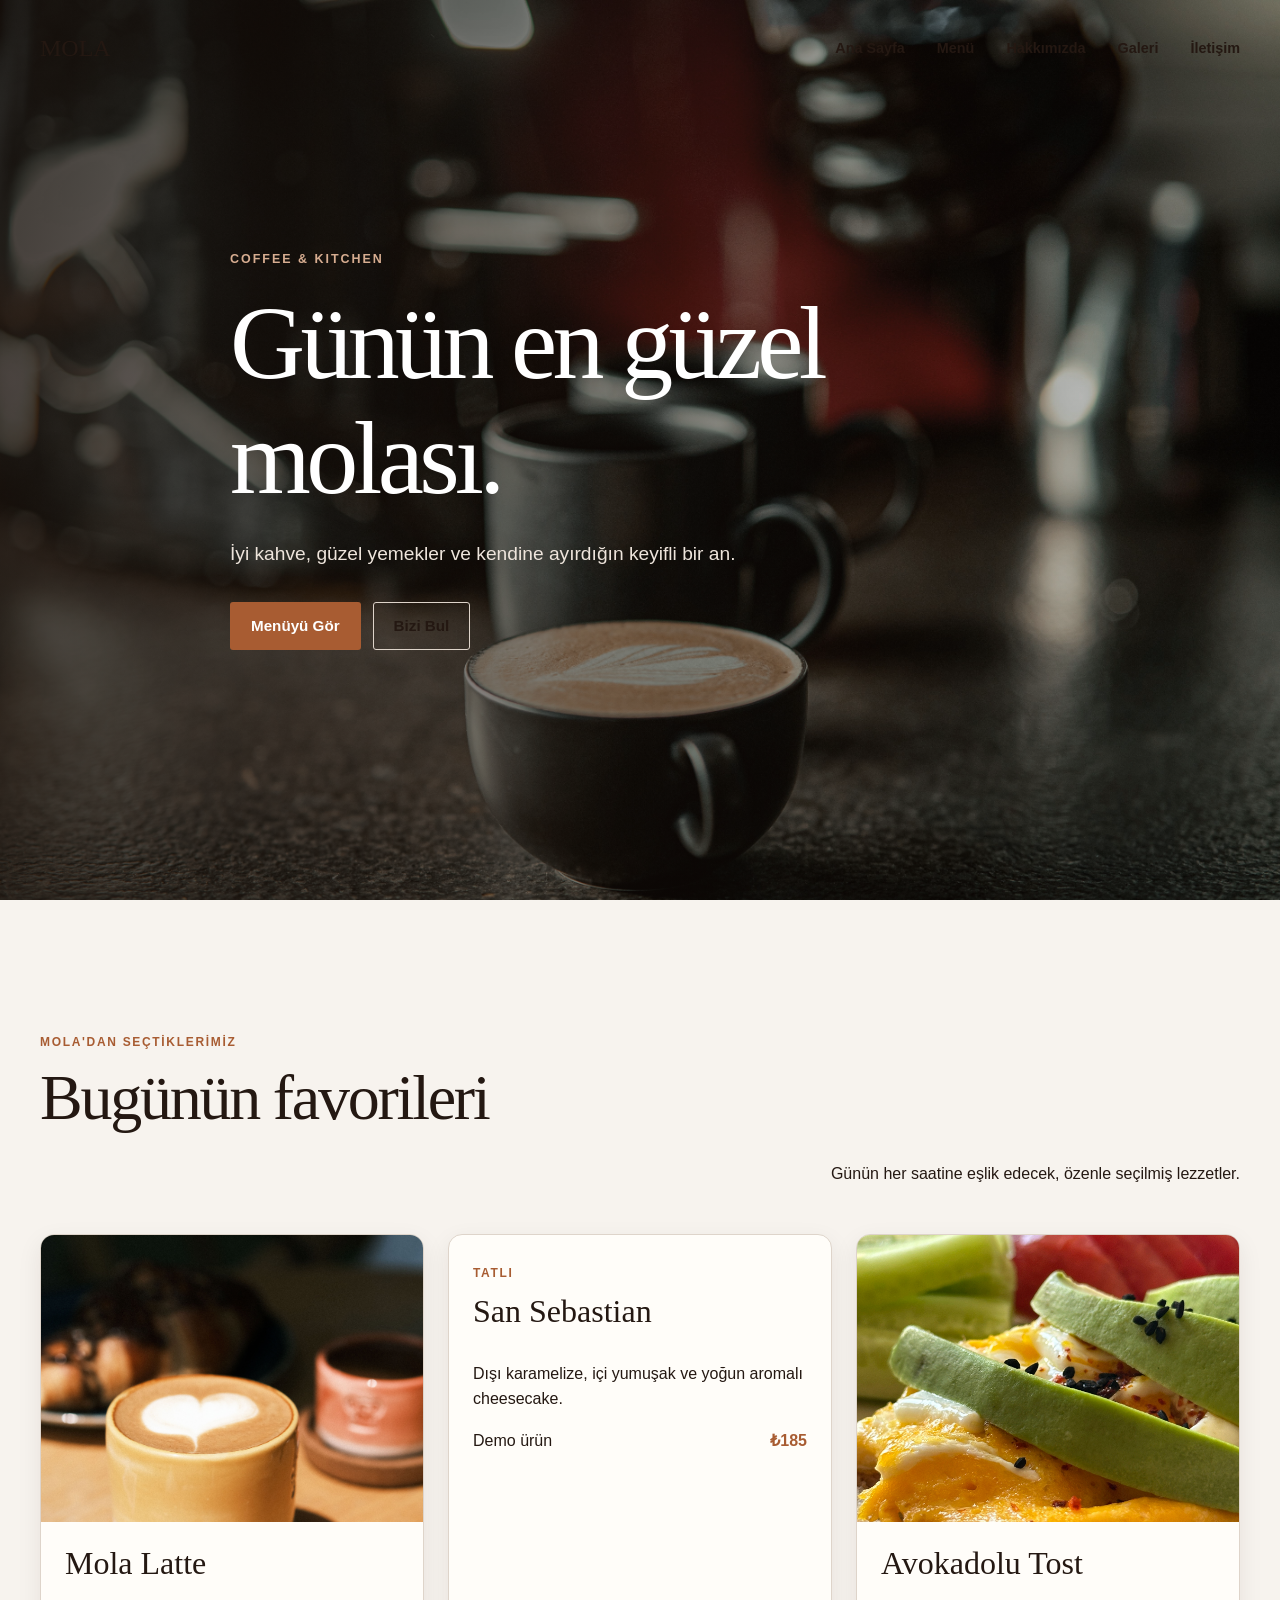
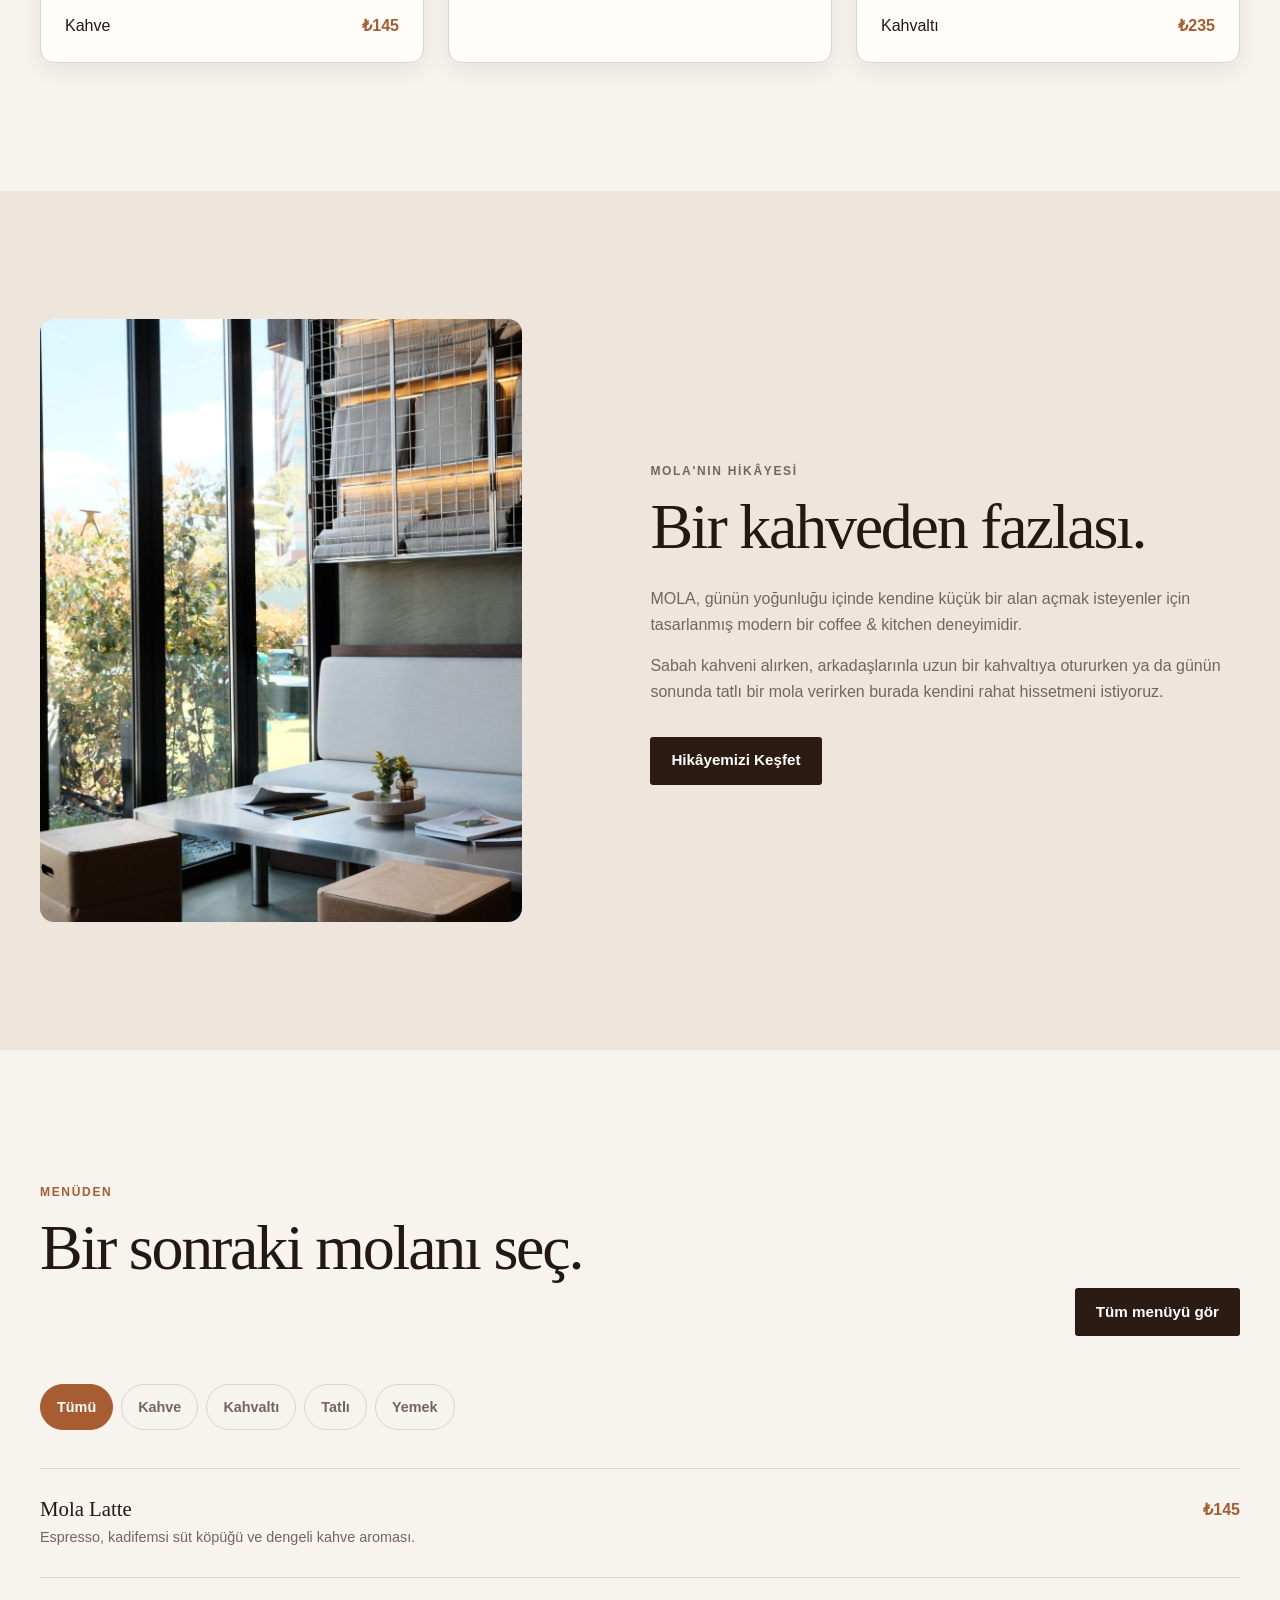
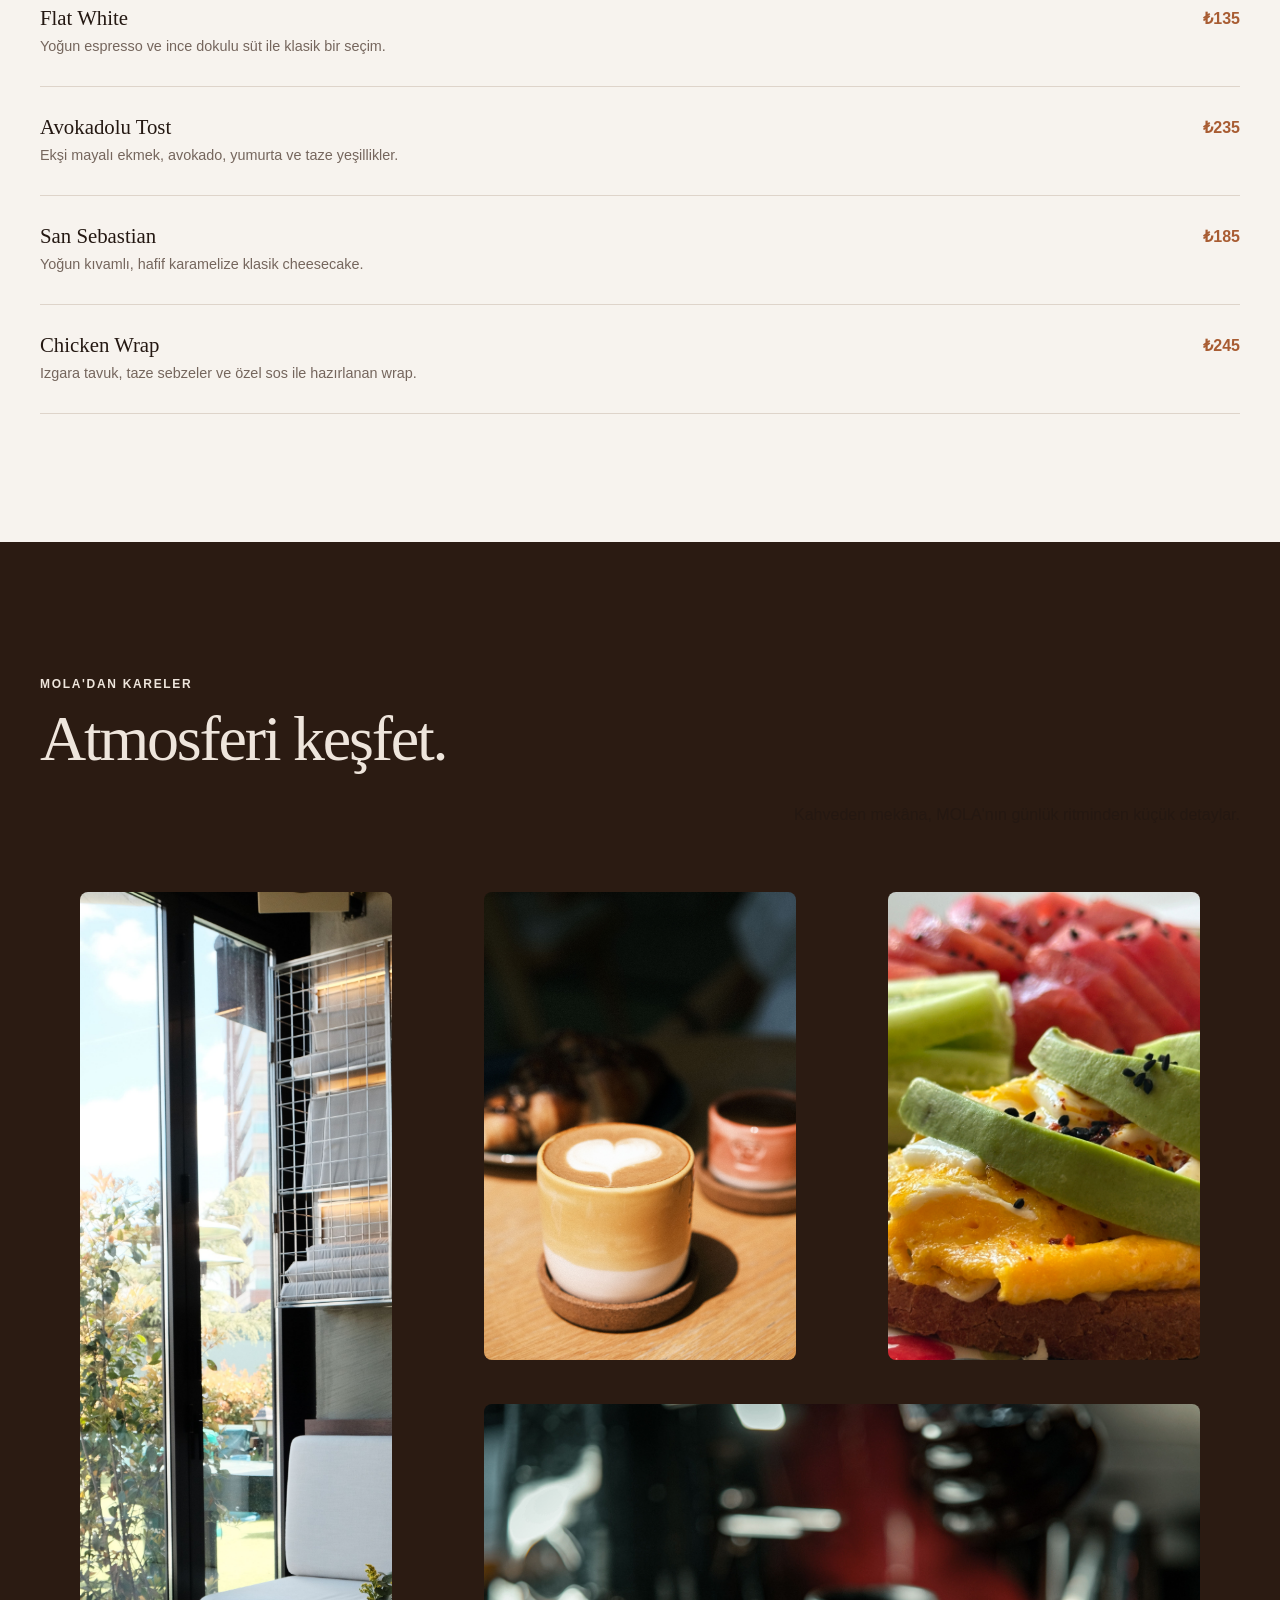
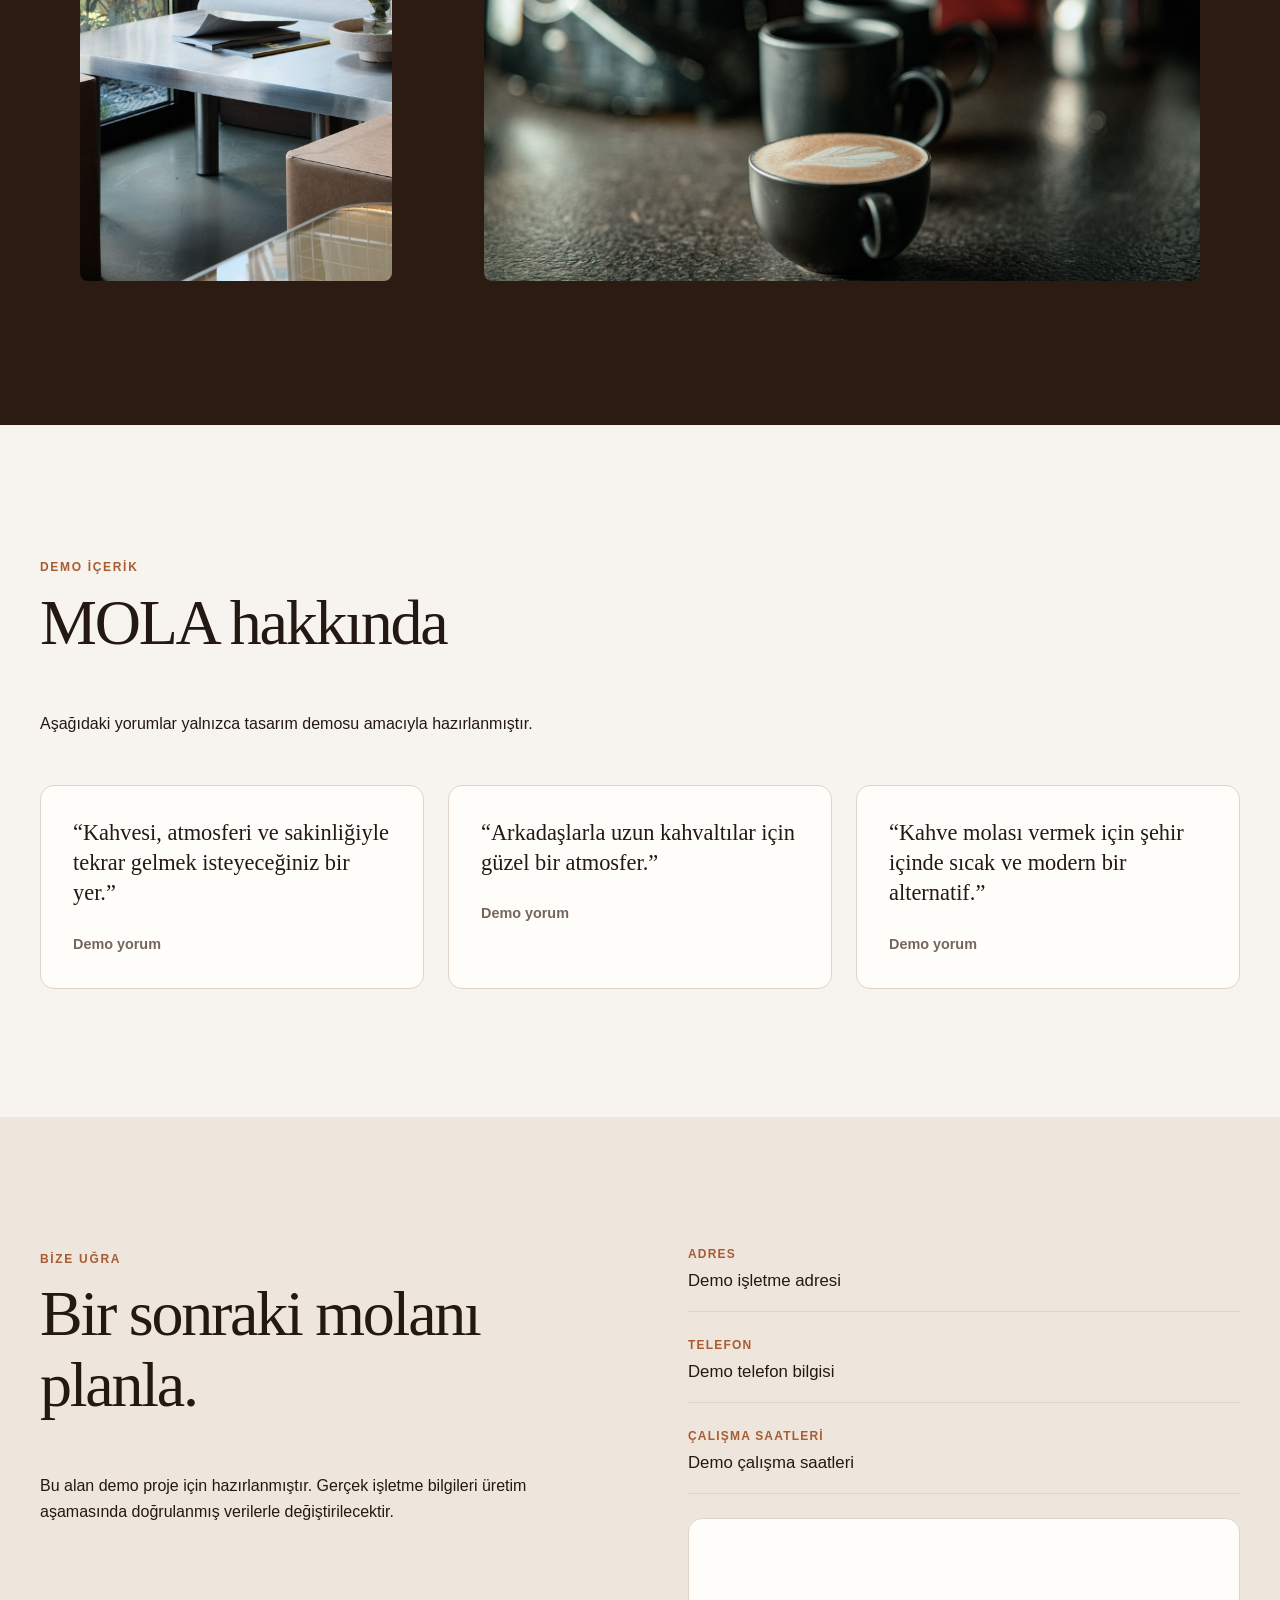
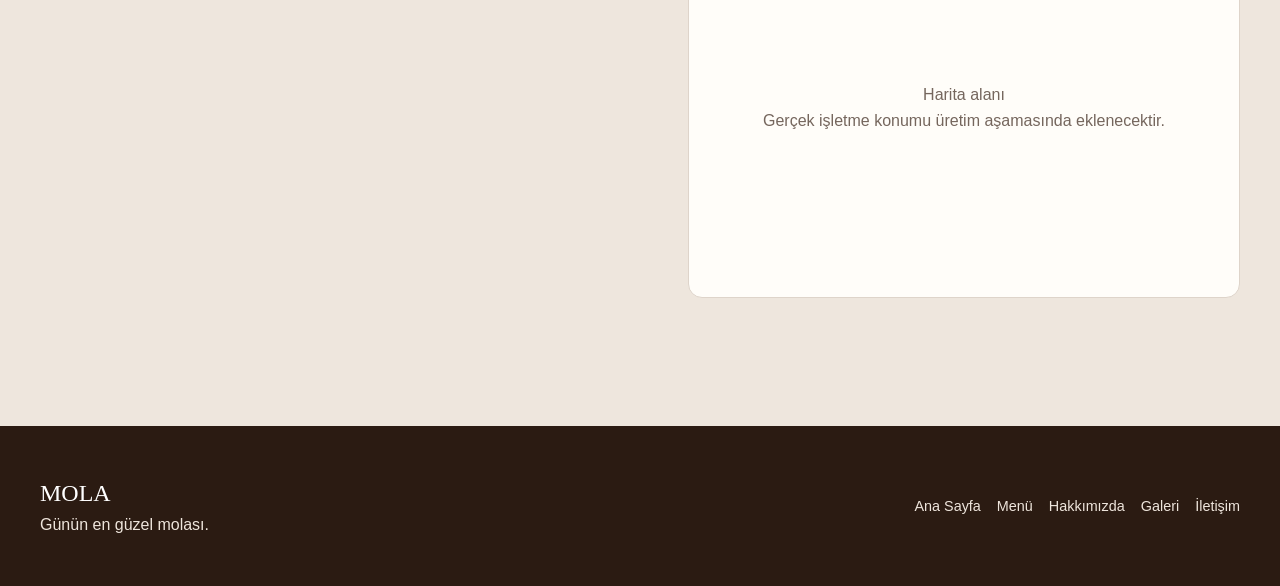
==== commit d42eb6c3: "fix: harden homepage markup Fix malformed HTML attributes, add favicon metadata, improve semantic co" ====
--- a/index.html
+++ b/index.html
@@ -2,627 +2,629 @@
 <html lang="tr">
 <head>
   <meta charset="UTF-8">
-
-<meta
-name=“viewport”
-content=“width=device-width, initial-scale=1.0”
-
+  <meta
+    name="viewport"
+    content="width=device-width, initial-scale=1.0"
+  >
   <title>MOLA Coffee & Kitchen — Günün en güzel molası.</title>
-
-<meta
-name=“description”
-content=“MOLA Coffee & Kitchen — iyi kahve, güzel yemekler ve keyifli molalar için modern bir kafe konsepti.”
-
-<meta
-name=“robots”
-content=“index, follow”
-
-<meta
-name=“theme-color”
-content=”#2b1b12”
-
+  <meta
+    name="description"
+    content="MOLA Coffee & Kitchen — iyi kahve, güzel yemekler ve keyifli molalar için modern bir kafe konsepti."
+  >
+  <meta
+    name="robots"
+    content="index, follow"
+  >
+  <meta
+    name="theme-color"
+    content="#2b1b12"
+  >
+  <link
+    rel="icon"
+    href="assets/icons/favicon.svg"
+    type="image/svg+xml"
+  >
   <link
     rel="stylesheet"
     href="css/style.css"
   >
 </head>
 <body>
-
-<a
-class=“skip-link”
-href=”#main-content”
-
-İçeriğe geç
+  <a
+    class="skip-link"
+    href="#main-content"
+  >
+    İçeriğe geç
   </a>
   <header class="site-header">
     <div class="container site-header__inner">
-  <a
-    class="brand"
-    href="index.html"
-    aria-label="MOLA Coffee & Kitchen ana sayfa"
-  >
-    MOLA
-  </a>
-  <button
-    class="nav-toggle"
-    type="button"
-    aria-expanded="false"
-    aria-controls="primary-navigation"
-    aria-label="Menüyü aç"
-  >
-    <span
-      class="nav-toggle__icon"
-      aria-hidden="true"
-    >
-      <span></span>
-      <span></span>
-      <span></span>
-    </span>
-  </button>
-  <nav
-    class="primary-nav"
-    id="primary-navigation"
-    aria-label="Ana navigasyon"
-  >
-    <ul class="primary-nav__list">
-      <li>
-        <a
-          href="index.html"
-          aria-current="page"
+      <a
+        class="brand"
+        href="index.html"
+        aria-label="MOLA Coffee & Kitchen ana sayfa"
+      >
+        MOLA
+      </a>
+      <button
+        class="nav-toggle"
+        type="button"
+        aria-expanded="false"
+        aria-controls="primary-navigation"
+        aria-label="Menüyü aç"
+      >
+        <span
+          class="nav-toggle__icon"
+          aria-hidden="true"
         >
-          Ana Sayfa
-        </a>
-      </li>
-      <li>
-        <a href="menu.html">
-          Menü
-        </a>
-      </li>
-      <li>
-        <a href="about.html">
-          Hakkımızda
-        </a>
-      </li>
-      <li>
-        <a href="#gallery">
-          Galeri
-        </a>
-      </li>
-      <li>
-        <a href="#contact">
-          İletişim
-        </a>
-      </li>
-    </ul>
-  </nav>
-</div>
+          <span></span>
+          <span></span>
+          <span></span>
+        </span>
+      </button>
+      <nav
+        class="primary-nav"
+        id="primary-navigation"
+        aria-label="Ana navigasyon"
+      >
+        <ul class="primary-nav__list">
+          <li>
+            <a
+              href="index.html"
+              aria-current="page"
+            >
+              Ana Sayfa
+            </a>
+          </li>
+          <li>
+            <a href="menu.html">
+              Menü
+            </a>
+          </li>
+          <li>
+            <a href="about.html">
+              Hakkımızda
+            </a>
+          </li>
+          <li>
+            <a href="#gallery">
+              Galeri
+            </a>
+          </li>
+          <li>
+            <a href="#contact">
+              İletişim
+            </a>
+          </li>
+        </ul>
+      </nav>
+    </div>
   </header>
   <main id="main-content">
-<section class="hero">
-  <div class="hero__media">
-    <img
-      src="assets/images/hero-coffee.jpg"
-      alt="Kafede hazırlanmış latte ve kahve sunumu"
-      width="1600"
-      height="1000"
-      fetchpriority="high"
-      decoding="async"
-    >
-  </div>
-  <div class="hero__content">
-    <div class="container hero__content-inner">
-      <p class="hero__eyebrow">
-        COFFEE &amp; KITCHEN
-      </p>
-      <h1 class="hero__title">
-        Günün en güzel molası.
-      </h1>
-      <p class="hero__description">
-        İyi kahve, güzel yemekler ve kendine ayırdığın
-        keyifli bir an.
-      </p>
-      <div class="hero__actions">
-        <a
-          class="button button--primary"
-          href="menu.html"
+    <section class="hero">
+      <div class="hero__media">
+        <img
+          src="assets/images/hero-coffee.jpg"
+          alt="Kafede hazırlanmış latte ve kahve sunumu"
+          width="1600"
+          height="1000"
+          fetchpriority="high"
+          decoding="async"
         >
-          Menüyü Gör
-        </a>
-        <a
-          class="button button--secondary"
-          href="#contact"
-        >
-          Bizi Bul
-        </a>
-      </div>
-    </div>
-  </div>
-</section>
-<section class="section featured">
-  <div class="container">
-    <div class="featured__header">
-      <div>
-        <p class="section-label">
-          MOLA'DAN SEÇTİKLERİMİZ
-        </p>
-        <h2>
-          Bugünün favorileri
-        </h2>
-      </div>
-      <p class="section-intro">
-        Günün her saatine eşlik edecek,
-        özenle seçilmiş lezzetler.
-      </p>
-    </div>
-    <div class="featured-grid">
-      <article class="featured-card">
-        <div class="featured-card__image">
+      </div>
+      <div class="hero__content">
+        <div class="container hero__content-inner">
+          <p class="hero__eyebrow">
+            COFFEE &amp; KITCHEN
+          </p>
+          <h1 class="hero__title">
+            Günün en güzel molası.
+          </h1>
+          <p class="hero__description">
+            İyi kahve, güzel yemekler ve kendine ayırdığın
+            keyifli bir an.
+          </p>
+          <div class="hero__actions">
+            <a
+              class="button button--primary"
+              href="menu.html"
+            >
+              Menüyü Gör
+            </a>
+            <a
+              class="button button--secondary"
+              href="#contact"
+            >
+              Bizi Bul
+            </a>
+          </div>
+        </div>
+      </div>
+    </section>
+    <section class="section featured">
+      <div class="container">
+        <div class="featured__header">
+          <div>
+            <p class="section-label">
+              MOLA'DAN SEÇTİKLERİMİZ
+            </p>
+            <h2>
+              Bugünün favorileri
+            </h2>
+          </div>
+          <p class="section-intro">
+            Günün her saatine eşlik edecek,
+            özenle seçilmiş lezzetler.
+          </p>
+        </div>
+        <div class="featured-grid">
+          <article class="featured-card">
+            <div class="featured-card__image">
+              <img
+                src="assets/images/mola-latte.jpg"
+                alt="Latte art ile hazırlanmış MOLA latte"
+                width="900"
+                height="1100"
+                loading="lazy"
+                decoding="async"
+              >
+            </div>
+            <div class="featured-card__content">
+              <h3>
+                Mola Latte
+              </h3>
+              <div class="featured-card__meta">
+                <span>Kahve</span>
+                <span class="featured-card__price">
+                  ₺145
+                </span>
+              </div>
+            </div>
+          </article>
+          <article class="featured-card">
+            <div class="featured-card__content">
+              <p class="section-label">
+                TATLI
+              </p>
+              <h3>
+                San Sebastian
+              </h3>
+              <p>
+                Dışı karamelize, içi yumuşak ve yoğun
+                aromalı cheesecake.
+              </p>
+              <div class="featured-card__meta">
+                <span>Demo ürün</span>
+                <span class="featured-card__price">
+                  ₺185
+                </span>
+              </div>
+            </div>
+          </article>
+          <article class="featured-card">
+            <div class="featured-card__image">
+              <img
+                src="assets/images/avocado-toast.jpg"
+                alt="Taze malzemelerle hazırlanmış avokadolu tost"
+                width="900"
+                height="1100"
+                loading="lazy"
+                decoding="async"
+              >
+            </div>
+            <div class="featured-card__content">
+              <h3>
+                Avokadolu Tost
+              </h3>
+              <div class="featured-card__meta">
+                <span>Kahvaltı</span>
+                <span class="featured-card__price">
+                  ₺235
+                </span>
+              </div>
+            </div>
+          </article>
+        </div>
+      </div>
+    </section>
+    <section class="section story">
+      <div class="container story__grid">
+        <div class="story__image">
           <img
-            src="assets/images/mola-latte.jpg"
-            alt="Latte art ile hazırlanmış MOLA latte"
-            width="900"
-            height="1100"
+            src="assets/images/story-interior.jpg"
+            alt="Modern ve sıcak bir kafe iç mekânı"
+            width="1200"
+            height="1500"
             loading="lazy"
             decoding="async"
           >
         </div>
-        <div class="featured-card__content">
-          <h3>
-            Mola Latte
-          </h3>
-          <div class="featured-card__meta">
-            <span>Kahve</span>
-            <span class="featured-card__price">
+        <div class="story__content">
+          <p class="section-label">
+            MOLA'NIN HİKÂYESİ
+          </p>
+          <h2>
+            Bir kahveden fazlası.
+          </h2>
+          <p>
+            MOLA, günün yoğunluğu içinde kendine küçük
+            bir alan açmak isteyenler için tasarlanmış
+            modern bir coffee &amp; kitchen deneyimidir.
+          </p>
+          <p>
+            Sabah kahveni alırken, arkadaşlarınla uzun
+            bir kahvaltıya otururken ya da günün sonunda
+            tatlı bir mola verirken burada kendini
+            rahat hissetmeni istiyoruz.
+          </p>
+          <div class="story__actions">
+            <a
+              class="button button--dark"
+              href="about.html"
+            >
+              Hikâyemizi Keşfet
+            </a>
+          </div>
+        </div>
+      </div>
+    </section>
+    <section class="section menu-preview">
+      <div class="container">
+        <div class="featured__header">
+          <div>
+            <p class="section-label">
+              MENÜDEN
+            </p>
+            <h2>
+              Bir sonraki molanı seç.
+            </h2>
+          </div>
+          <a
+            class="button button--dark"
+            href="menu.html"
+          >
+            Tüm menüyü gör
+          </a>
+        </div>
+        <div
+          class="menu-filter"
+          role="group"
+          aria-label="Menü kategorileri"
+        >
+          <button
+            class="menu-filter__button is-active"
+            type="button"
+            data-filter="tumu"
+            aria-pressed="true"
+          >
+            Tümü
+          </button>
+          <button
+            class="menu-filter__button"
+            type="button"
+            data-filter="kahve"
+            aria-pressed="false"
+          >
+            Kahve
+          </button>
+          <button
+            class="menu-filter__button"
+            type="button"
+            data-filter="kahvalti"
+            aria-pressed="false"
+          >
+            Kahvaltı
+          </button>
+          <button
+            class="menu-filter__button"
+            type="button"
+            data-filter="tatli"
+            aria-pressed="false"
+          >
+            Tatlı
+          </button>
+          <button
+            class="menu-filter__button"
+            type="button"
+            data-filter="yemek"
+            aria-pressed="false"
+          >
+            Yemek
+          </button>
+        </div>
+        <div
+          class="menu-grid"
+          id="menu-preview-grid"
+        >
+          <article
+            class="menu-item"
+            data-category="kahve"
+          >
+            <div>
+              <h3 class="menu-item__name">
+                Mola Latte
+              </h3>
+              <p class="menu-item__description">
+                Espresso, kadifemsi süt köpüğü ve
+                dengeli kahve aroması.
+              </p>
+            </div>
+            <span class="menu-item__price">
               ₺145
             </span>
-          </div>
-        </div>
-      </article>
-      <article class="featured-card">
-        <div class="featured-card__content">
-          <p class="section-label">
-            TATLI
-          </p>
-          <h3>
-            San Sebastian
-          </h3>
-          <p class="section-intro">
-            Dışı karamelize, içi yumuşak ve yoğun
-            aromalı cheesecake.
-          </p>
-          <div class="featured-card__meta">
-            <span>Demo ürün</span>
-            <span class="featured-card__price">
+          </article>
+          <article
+            class="menu-item"
+            data-category="kahve"
+          >
+            <div>
+              <h3 class="menu-item__name">
+                Flat White
+              </h3>
+              <p class="menu-item__description">
+                Yoğun espresso ve ince dokulu süt ile
+                klasik bir seçim.
+              </p>
+            </div>
+            <span class="menu-item__price">
+              ₺135
+            </span>
+          </article>
+          <article
+            class="menu-item"
+            data-category="kahvalti"
+          >
+            <div>
+              <h3 class="menu-item__name">
+                Avokadolu Tost
+              </h3>
+              <p class="menu-item__description">
+                Ekşi mayalı ekmek, avokado, yumurta
+                ve taze yeşillikler.
+              </p>
+            </div>
+            <span class="menu-item__price">
+              ₺235
+            </span>
+          </article>
+          <article
+            class="menu-item"
+            data-category="tatli"
+          >
+            <div>
+              <h3 class="menu-item__name">
+                San Sebastian
+              </h3>
+              <p class="menu-item__description">
+                Yoğun kıvamlı, hafif karamelize klasik
+                cheesecake.
+              </p>
+            </div>
+            <span class="menu-item__price">
               ₺185
             </span>
-          </div>
-        </div>
-      </article>
-      <article class="featured-card">
-        <div class="featured-card__image">
-          <img
-            src="assets/images/avocado-toast.jpg"
-            alt="Taze malzemelerle hazırlanmış avokadolu tost"
-            width="900"
-            height="1100"
-            loading="lazy"
-            decoding="async"
-          >
-        </div>
-        <div class="featured-card__content">
-          <h3>
-            Avokadolu Tost
-          </h3>
-          <div class="featured-card__meta">
-            <span>Kahvaltı</span>
-            <span class="featured-card__price">
-              ₺235
+          </article>
+          <article
+            class="menu-item"
+            data-category="yemek"
+          >
+            <div>
+              <h3 class="menu-item__name">
+                Chicken Wrap
+              </h3>
+              <p class="menu-item__description">
+                Izgara tavuk, taze sebzeler ve özel
+                sos ile hazırlanan wrap.
+              </p>
+            </div>
+            <span class="menu-item__price">
+              ₺245
             </span>
-          </div>
-        </div>
-      </article>
-    </div>
-  </div>
-</section>
-<section class="section story">
-  <div class="container story__grid">
-    <div class="story__image">
-      <img
-        src="assets/images/story-interior.jpg"
-        alt="Modern ve sıcak bir kafe iç mekânı"
-        width="1200"
-        height="1500"
-        loading="lazy"
-        decoding="async"
-      >
-    </div>
-    <div class="story__content">
-      <p class="section-label">
-        MOLA'NIN HİKÂYESİ
-      </p>
-      <h2>
-        Bir kahveden fazlası.
-      </h2>
-      <p>
-        MOLA, günün yoğunluğu içinde kendine küçük
-        bir alan açmak isteyenler için tasarlanmış
-        modern bir coffee &amp; kitchen deneyimidir.
-      </p>
-      <p>
-        Sabah kahveni alırken, arkadaşlarınla uzun
-        bir kahvaltıya otururken ya da günün sonunda
-        tatlı bir mola verirken burada kendini
-        rahat hissetmeni istiyoruz.
-      </p>
-      <div class="story__actions">
-        <a
-          class="button button--dark"
-          href="about.html"
-        >
-          Hikâyemizi Keşfet
-        </a>
-      </div>
-    </div>
-  </div>
-</section>
-<section class="section menu-preview">
-  <div class="container">
-    <div class="featured__header">
-      <div>
-        <p class="section-label">
-          MENÜDEN
-        </p>
-        <h2>
-          Bir sonraki molanı seç.
-        </h2>
-      </div>
-      <a
-        class="button button--dark"
-        href="menu.html"
-      >
-        Tüm menüyü gör
-      </a>
-    </div>
-    <div
-      class="menu-filter"
-      role="group"
-      aria-label="Menü kategorileri"
+          </article>
+        </div>
+      </div>
+    </section>
+    <section
+      class="section gallery"
+      id="gallery"
     >
-      <button
-        class="menu-filter__button is-active"
-        type="button"
-        data-filter="tumu"
-        aria-pressed="true"
-      >
-        Tümü
-      </button>
-      <button
-        class="menu-filter__button"
-        type="button"
-        data-filter="kahve"
-        aria-pressed="false"
-      >
-        Kahve
-      </button>
-      <button
-        class="menu-filter__button"
-        type="button"
-        data-filter="kahvalti"
-        aria-pressed="false"
-      >
-        Kahvaltı
-      </button>
-      <button
-        class="menu-filter__button"
-        type="button"
-        data-filter="tatli"
-        aria-pressed="false"
-      >
-        Tatlı
-      </button>
-      <button
-        class="menu-filter__button"
-        type="button"
-        data-filter="yemek"
-        aria-pressed="false"
-      >
-        Yemek
-      </button>
-    </div>
-    <div
-      class="menu-grid"
-      id="menu-preview-grid"
+      <div class="container">
+        <div class="featured__header">
+          <div>
+            <p class="section-label">
+              MOLA'DAN KARELER
+            </p>
+            <h2>
+              Atmosferi keşfet.
+            </h2>
+          </div>
+          <p class="section-intro">
+            Kahveden mekâna, MOLA'nın günlük ritminden
+            küçük detaylar.
+          </p>
+        </div>
+        <div class="gallery-grid">
+          <figure class="gallery__item gallery__item--tall">
+            <img
+              src="assets/images/story-interior.jpg"
+              alt="Kafeyi temsil eden modern iç mekân"
+              width="1200"
+              height="1500"
+              loading="lazy"
+              decoding="async"
+            >
+          </figure>
+          <figure class="gallery__item">
+            <img
+              src="assets/images/mola-latte.jpg"
+              alt="Latte art ile hazırlanmış kahve"
+              width="900"
+              height="1100"
+              loading="lazy"
+              decoding="async"
+            >
+          </figure>
+          <figure class="gallery__item">
+            <img
+              src="assets/images/avocado-toast.jpg"
+              alt="Taze malzemelerle hazırlanmış avokadolu tost"
+              width="900"
+              height="1100"
+              loading="lazy"
+              decoding="async"
+            >
+          </figure>
+          <figure class="gallery__item gallery__item--wide">
+            <img
+              src="assets/images/hero-coffee.jpg"
+              alt="Kahve sunumunu gösteren atmosferik kafe fotoğrafı"
+              width="1600"
+              height="1000"
+              loading="lazy"
+              decoding="async"
+            >
+          </figure>
+        </div>
+      </div>
+    </section>
+    <section class="section testimonials">
+      <div class="container">
+        <div class="testimonials__header">
+          <p class="section-label">
+            DEMO İÇERİK
+          </p>
+          <h2>
+            MOLA hakkında
+          </h2>
+          <p class="section-intro">
+            Aşağıdaki yorumlar yalnızca tasarım demosu
+            amacıyla hazırlanmıştır.
+          </p>
+        </div>
+        <div class="testimonials__grid">
+          <article class="testimonial">
+            <p class="testimonial__quote">
+              “Kahvesi, atmosferi ve sakinliğiyle
+              tekrar gelmek isteyeceğiniz bir yer.”
+            </p>
+            <p class="testimonial__author">
+              Demo yorum
+            </p>
+          </article>
+          <article class="testimonial">
+            <p class="testimonial__quote">
+              “Arkadaşlarla uzun kahvaltılar için
+              güzel bir atmosfer.”
+            </p>
+            <p class="testimonial__author">
+              Demo yorum
+            </p>
+          </article>
+          <article class="testimonial">
+            <p class="testimonial__quote">
+              “Kahve molası vermek için şehir içinde
+              sıcak ve modern bir alternatif.”
+            </p>
+            <p class="testimonial__author">
+              Demo yorum
+            </p>
+          </article>
+        </div>
+      </div>
+    </section>
+    <section
+      class="section contact"
+      id="contact"
     >
-      <article
-        class="menu-item"
-        data-category="kahve"
-      >
+      <div class="container contact__grid">
         <div>
-          <h3 class="menu-item__name">
-            Mola Latte
-          </h3>
-          <p class="menu-item__description">
-            Espresso, kadifemsi süt köpüğü ve
-            dengeli kahve aroması.
-          </p>
-        </div>
-        <span class="menu-item__price">
-          ₺145
-        </span>
-      </article>
-      <article
-        class="menu-item"
-        data-category="kahve"
-      >
-        <div>
-          <h3 class="menu-item__name">
-            Flat White
-          </h3>
-          <p class="menu-item__description">
-            Yoğun espresso ve ince dokulu süt ile
-            klasik bir seçim.
-          </p>
-        </div>
-        <span class="menu-item__price">
-          ₺135
-        </span>
-      </article>
-      <article
-        class="menu-item"
-        data-category="kahvalti"
-      >
-        <div>
-          <h3 class="menu-item__name">
-            Avokadolu Tost
-          </h3>
-          <p class="menu-item__description">
-            Ekşi mayalı ekmek, avokado, yumurta
-            ve taze yeşillikler.
-          </p>
-        </div>
-        <span class="menu-item__price">
-          ₺235
-        </span>
-      </article>
-      <article
-        class="menu-item"
-        data-category="tatli"
-      >
-        <div>
-          <h3 class="menu-item__name">
-            San Sebastian
-          </h3>
-          <p class="menu-item__description">
-            Yoğun kıvamlı, hafif karamelize klasik
-            cheesecake.
-          </p>
-        </div>
-        <span class="menu-item__price">
-          ₺185
-        </span>
-      </article>
-      <article
-        class="menu-item"
-        data-category="yemek"
-      >
-        <div>
-          <h3 class="menu-item__name">
-            Chicken Wrap
-          </h3>
-          <p class="menu-item__description">
-            Izgara tavuk, taze sebzeler ve özel
-            sos ile hazırlanan wrap.
-          </p>
-        </div>
-        <span class="menu-item__price">
-          ₺245
-        </span>
-      </article>
-    </div>
-  </div>
-</section>
-<section
-  class="section gallery"
-  id="gallery"
->
-  <div class="container">
-    <div class="featured__header">
-      <div>
-        <p class="section-label">
-          MOLA'DAN KARELER
-        </p>
-        <h2>
-          Atmosferi keşfet.
-        </h2>
-      </div>
-      <p class="section-intro">
-        Kahveden mekâna, MOLA'nın günlük ritminden
-        küçük detaylar.
-      </p>
-    </div>
-    <div class="gallery-grid">
-      <figure class="gallery__item gallery__item--tall">
-        <img
-          src="assets/images/story-interior.jpg"
-          alt="Kafeyi temsil eden modern iç mekân"
-          width="1200"
-          height="1500"
-          loading="lazy"
-          decoding="async"
-        >
-      </figure>
-      <figure class="gallery__item">
-        <img
-          src="assets/images/mola-latte.jpg"
-          alt="Latte art ile hazırlanmış kahve"
-          width="900"
-          height="1100"
-          loading="lazy"
-          decoding="async"
-        >
-      </figure>
-      <figure class="gallery__item">
-        <img
-          src="assets/images/avocado-toast.jpg"
-          alt="Taze malzemelerle hazırlanmış avokadolu tost"
-          width="900"
-          height="1100"
-          loading="lazy"
-          decoding="async"
-        >
-      </figure>
-      <figure class="gallery__item gallery__item--wide">
-        <img
-          src="assets/images/hero-coffee.jpg"
-          alt="Kahve sunumunu gösteren atmosferik kafe fotoğrafı"
-          width="1600"
-          height="1000"
-          loading="lazy"
-          decoding="async"
-        >
-      </figure>
-    </div>
-  </div>
-</section>
-<section class="section testimonials">
-  <div class="container">
-    <div class="testimonials__header">
-      <p class="section-label">
-        DEMO İÇERİK
-      </p>
-      <h2>
-        MOLA hakkında
-      </h2>
-      <p class="section-intro">
-        Aşağıdaki yorumlar yalnızca tasarım demosu
-        amacıyla hazırlanmıştır.
-      </p>
-    </div>
-    <div class="testimonials__grid">
-      <article class="testimonial">
-        <p class="testimonial__quote">
-          “Kahvesi, atmosferi ve sakinliğiyle
-          tekrar gelmek isteyeceğiniz bir yer.”
-        </p>
-        <p class="testimonial__author">
-          Demo yorum
-        </p>
-      </article>
-      <article class="testimonial">
-        <p class="testimonial__quote">
-          “Arkadaşlarla uzun kahvaltılar için
-          güzel bir atmosfer.”
-        </p>
-        <p class="testimonial__author">
-          Demo yorum
-        </p>
-      </article>
-      <article class="testimonial">
-        <p class="testimonial__quote">
-          “Kahve molası vermek için şehir içinde
-          sıcak ve modern bir alternatif.”
-        </p>
-        <p class="testimonial__author">
-          Demo yorum
-        </p>
-      </article>
-    </div>
-  </div>
-</section>
-<section
-  class="section contact"
-  id="contact"
->
-  <div class="container contact__grid">
-    <div>
-      <p class="section-label">
-        BİZE UĞRA
-      </p>
-      <h2>
-        Bir sonraki molanı planla.
-      </h2>
-      <p class="section-intro">
-        Bu alan demo proje için hazırlanmıştır.
-        Gerçek işletme bilgileri üretim aşamasında
-        doğrulanmış verilerle değiştirilecektir.
-      </p>
-    </div>
-    <div class="contact__details">
-      <div class="contact__item">
-        <p class="contact__label">
-          Adres
-        </p>
-        <p class="contact__value">
-          Demo işletme adresi
-        </p>
-      </div>
-      <div class="contact__item">
-        <p class="contact__label">
-          Telefon
-        </p>
-        <p class="contact__value">
-          Demo telefon bilgisi
-        </p>
-      </div>
-      <div class="contact__item">
-        <p class="contact__label">
-          Çalışma saatleri
-        </p>
-        <p class="contact__value">
-          Demo çalışma saatleri
-        </p>
-      </div>
-      <div class="contact__map">
-        <p>
-          Harita alanı<br>
-          Gerçek işletme konumu üretim aşamasında eklenecektir.
-        </p>
-      </div>
-    </div>
-  </div>
-</section>
+          <p class="section-label">
+            BİZE UĞRA
+          </p>
+          <h2>
+            Bir sonraki molanı planla.
+          </h2>
+          <p class="section-intro">
+            Bu alan demo proje için hazırlanmıştır.
+            Gerçek işletme bilgileri üretim aşamasında
+            doğrulanmış verilerle değiştirilecektir.
+          </p>
+        </div>
+        <div class="contact__details">
+          <div class="contact__item">
+            <p class="contact__label">
+              Adres
+            </p>
+            <p class="contact__value">
+              Demo işletme adresi
+            </p>
+          </div>
+          <div class="contact__item">
+            <p class="contact__label">
+              Telefon
+            </p>
+            <p class="contact__value">
+              Demo telefon bilgisi
+            </p>
+          </div>
+          <div class="contact__item">
+            <p class="contact__label">
+              Çalışma saatleri
+            </p>
+            <p class="contact__value">
+              Demo çalışma saatleri
+            </p>
+          </div>
+          <div class="contact__map">
+            <p>
+              Harita alanı<br>
+              Gerçek işletme konumu üretim aşamasında eklenecektir.
+            </p>
+          </div>
+        </div>
+      </div>
+    </section>
   </main>
   <footer class="site-footer">
-<div class="container site-footer__inner">
-  <div>
-    <div class="site-footer__brand">
-      MOLA
+    <div class="container site-footer__inner">
+      <div>
+        <div class="site-footer__brand">
+          MOLA
+        </div>
+        <p>
+          Günün en güzel molası.
+        </p>
+      </div>
+      <ul class="site-footer__links">
+        <li>
+          <a
+            href="index.html"
+            aria-current="page"
+          >
+            Ana Sayfa
+          </a>
+        </li>
+        <li>
+          <a href="menu.html">
+            Menü
+          </a>
+        </li>
+        <li>
+          <a href="about.html">
+            Hakkımızda
+          </a>
+        </li>
+        <li>
+          <a href="#gallery">
+            Galeri
+          </a>
+        </li>
+        <li>
+          <a href="#contact">
+            İletişim
+          </a>
+        </li>
+      </ul>
     </div>
-    <p>
-      Günün en güzel molası.
-    </p>
-  </div>
-  <ul class="site-footer__links">
-    <li>
-      <a
-        href="index.html"
-        aria-current="page"
-      >
-        Ana Sayfa
-      </a>
-    </li>
-    <li>
-      <a href="menu.html">
-        Menü
-      </a>
-    </li>
-    <li>
-      <a href="about.html">
-        Hakkımızda
-      </a>
-    </li>
-    <li>
-      <a href="#gallery">
-        Galeri
-      </a>
-    </li>
-    <li>
-      <a href="#contact">
-        İletişim
-      </a>
-    </li>
-  </ul>
-</div>
   </footer>
   <script
     src="js/script.js"
--- a/css/style.css
+++ b/css/style.css
@@ -1,20 +1,32 @@
 :root {
   --color-bg: #f7f3ee;
   --color-surface: #fffdf9;
+  --color-surface-soft: #eee6dd;
   --color-surface-dark: #2b1b12;
+
   --color-text: #241812;
   --color-text-muted: #75665d;
+  --color-text-light: #eee5dc;
+
   --color-accent: #a85c32;
   --color-accent-dark: #814521;
+  --color-accent-soft: #d7ad91;
+
   --color-border: #ded4ca;
   --color-white: #ffffff;
 
   --font-body:
-    Inter, ui-sans-serif, -apple-system, BlinkMacSystemFont, "Segoe UI",
+    Inter,
+    ui-sans-serif,
+    -apple-system,
+    BlinkMacSystemFont,
+    "Segoe UI",
     sans-serif;
 
   --font-heading:
-    Georgia, "Times New Roman", serif;
+    Georgia,
+    "Times New Roman",
+    serif;
 
   --container: 1240px;
 
@@ -30,21 +42,26 @@
   --space-10: 8rem;
 
   --radius-sm: 3px;
-  --radius-md: 6px;
-  --radius-lg: 10px;
+  --radius-md: 8px;
+  --radius-lg: 14px;
 
   --shadow-sm: 0 8px 24px rgba(36, 24, 18, 0.08);
   --shadow-md: 0 18px 48px rgba(36, 24, 18, 0.12);
+  --shadow-lg: 0 30px 80px rgba(36, 24, 18, 0.18);
 
   --z-header: 50;
   --z-nav: 60;
   --z-toggle: 70;
   --z-skip: 100;
-}
-
-/* --------------------------------------------------
+
+  --transition-fast: 160ms ease;
+  --transition-base: 240ms ease;
+}
+
+
+/* =========================================================
    RESET
--------------------------------------------------- */
+   ========================================================= */
 
 *,
 *::before,
@@ -54,7 +71,7 @@
 
 html {
   scroll-behavior: smooth;
-  scroll-padding-top: 90px;
+  scroll-padding-top: 6rem;
 }
 
 body {
@@ -63,23 +80,37 @@
   background: var(--color-bg);
   color: var(--color-text);
   font-family: var(--font-body);
+  font-size: 1rem;
   line-height: 1.6;
   text-rendering: optimizeLegibility;
+  -webkit-font-smoothing: antialiased;
 }
 
 body.nav-open {
   overflow: hidden;
 }
 
-img {
+img,
+picture,
+svg {
   display: block;
   max-width: 100%;
+}
+
+img {
   height: auto;
+}
+
+button,
+input,
+textarea,
+select {
+  font: inherit;
 }
 
 button,
 a {
-  font: inherit;
+  -webkit-tap-highlight-color: transparent;
 }
 
 button {
@@ -91,96 +122,63 @@
   text-decoration: none;
 }
 
-/* --------------------------------------------------
+p,
+h1,
+h2,
+h3,
+h4,
+blockquote {
+  margin-top: 0;
+}
+
+p:last-child {
+  margin-bottom: 0;
+}
+
+ul,
+ol {
+  margin: 0;
+  padding: 0;
+  list-style: none;
+}
+
+
+/* =========================================================
    ACCESSIBILITY
--------------------------------------------------- */
+   ========================================================= */
+
+.skip-link {
+  position: fixed;
+  top: 0.75rem;
+  left: 0.75rem;
+  z-index: var(--z-skip);
+  padding: 0.75rem 1rem;
+  background: var(--color-surface-dark);
+  color: var(--color-white);
+  border-radius: var(--radius-sm);
+  transform: translateY(-200%);
+  transition: transform var(--transition-fast);
+}
+
+.skip-link:focus {
+  transform: translateY(0);
+}
 
 :focus-visible {
   outline: 3px solid var(--color-accent);
   outline-offset: 4px;
 }
 
-.skip-link {
-  position: fixed;
-  top: var(--space-3);
-  left: var(--space-3);
-  z-index: var(--z-skip);
-
-  padding: 0.7rem 1rem;
-
-  background: var(--color-surface-dark);
-  color: var(--color-white);
-
-  border-radius: var(--radius-sm);
-
-  transform: translateY(-200%);
-  transition: transform 180ms ease;
-}
-
-.skip-link:focus {
-  transform: translateY(0);
-}
-
-/* --------------------------------------------------
-   TYPOGRAPHY
--------------------------------------------------- */
-
-h1,
-h2,
-h3,
-h4 {
-  margin: 0;
-  font-family: var(--font-heading);
-  font-weight: 500;
-  line-height: 1.08;
-  letter-spacing: -0.02em;
-}
-
-h1 {
-  font-size: clamp(2.75rem, 7vw, 6.5rem);
-}
-
-h2 {
-  font-size: clamp(2rem, 4vw, 4rem);
-}
-
-h3 {
-  font-size: clamp(1.35rem, 2vw, 1.8rem);
-}
-
-p {
-  margin: 0;
-}
-
-.section-label {
-  margin-bottom: var(--space-3);
-
-  color: var(--color-accent);
-
-  font-size: 0.78rem;
-  font-weight: 700;
-  letter-spacing: 0.16em;
-  text-transform: uppercase;
-}
-
-.section-intro {
-  max-width: 680px;
-  margin-top: var(--space-4);
-
-  color: var(--color-text-muted);
-  font-size: 1.05rem;
-}
-
-/* --------------------------------------------------
-   LAYOUT
--------------------------------------------------- */
+
+/* =========================================================
+   GLOBAL LAYOUT
+   ========================================================= */
 
 .container {
   width: min(
     calc(100% - 2rem),
     var(--container)
   );
-
   margin-inline: auto;
 }
 
@@ -188,175 +186,263 @@
   padding-block: var(--space-9);
 }
 
-/* --------------------------------------------------
+.page-section {
+  padding-top: 7rem;
+}
+
+.page-section--spacious {
+  padding-top: 10rem;
+}
+
+.section-label {
+  display: inline-block;
+  margin-bottom: var(--space-3);
+  color: var(--color-accent);
+  font-size: 0.75rem;
+  font-weight: 700;
+  letter-spacing: 0.14em;
+  line-height: 1.3;
+  text-transform: uppercase;
+}
+
+.section-intro {
+  max-width: 680px;
+  margin-bottom: var(--space-7);
+}
+
+.section-intro h2 {
+  margin-bottom: var(--space-4);
+  font-family: var(--font-heading);
+  font-size: clamp(2rem, 5vw, 3.5rem);
+  font-weight: 400;
+  line-height: 1.08;
+  letter-spacing: -0.025em;
+}
+
+.section-intro p {
+  color: var(--color-text-muted);
+  font-size: 1.05rem;
+}
+
+
+/* =========================================================
+   TYPOGRAPHY
+   ========================================================= */
+
+h1,
+h2,
+h3,
+h4 {
+  color: var(--color-text);
+  font-family: var(--font-heading);
+  font-weight: 400;
+  line-height: 1.1;
+}
+
+h1 {
+  font-size: clamp(2.8rem, 10vw, 6.5rem);
+  letter-spacing: -0.045em;
+}
+
+h2 {
+  font-size: clamp(2rem, 6vw, 4rem);
+  letter-spacing: -0.035em;
+}
+
+h3 {
+  font-size: clamp(1.35rem, 3vw, 2rem);
+}
+
+p {
+  margin-bottom: var(--space-4);
+}
+
+
+/* =========================================================
    HEADER
--------------------------------------------------- */
+   ========================================================= */
 
 .site-header {
-  position: sticky;
-  top: 0;
+  position: fixed;
+  inset: 0 0 auto;
   z-index: var(--z-header);
-
-  border-bottom: 1px solid transparent;
-
-  background: rgba(247, 243, 238, 0.92);
-
-  backdrop-filter: blur(12px);
-  -webkit-backdrop-filter: blur(12px);
-
+  background: transparent;
   transition:
-    background-color 180ms ease,
-    border-color 180ms ease,
-    box-shadow 180ms ease;
+    background-color var(--transition-base),
+    box-shadow var(--transition-base),
+    backdrop-filter var(--transition-base);
 }
 
 .site-header.is-scrolled {
-  border-bottom-color: var(--color-border);
-  background: rgba(255, 253, 249, 0.96);
+  background: rgba(247, 243, 238, 0.94);
   box-shadow: var(--shadow-sm);
+  backdrop-filter: blur(14px);
 }
 
 .site-header__inner {
   position: relative;
-
   display: flex;
   align-items: center;
   justify-content: space-between;
-
-  min-height: 76px;
+  min-height: 5.25rem;
+  gap: var(--space-5);
 }
 
 .brand {
   position: relative;
   z-index: var(--z-toggle);
-
   display: inline-flex;
   align-items: center;
-
+  flex-shrink: 0;
+  color: var(--color-text);
   font-family: var(--font-heading);
   font-size: 1.5rem;
-  font-weight: 600;
-}
+  line-height: 1;
+}
+
+.brand:hover {
+  color: var(--color-accent-dark);
+}
+
+
+/* =========================================================
+   NAVIGATION
+   ========================================================= */
 
 .primary-nav {
   position: fixed;
-  top: 0;
-  right: 0;
-
-  width: min(80vw, 360px);
-  height: 100dvh;
-
-  padding:
-    6rem
-    1.5rem
-    2rem;
-
+  inset: 0;
+  z-index: var(--z-nav);
+  display: grid;
+  place-items: center;
+  padding: 6rem 1.5rem 2rem;
   background: var(--color-surface);
-
-  box-shadow: -18px 0 48px rgba(36, 24, 18, 0.12);
-
-  transform: translateX(100%);
+  opacity: 0;
   visibility: hidden;
-
+  pointer-events: none;
+  transform: translateY(-1rem);
   transition:
-    transform 240ms ease,
-    visibility 240ms ease;
+    opacity var(--transition-base),
+    visibility var(--transition-base),
+    transform var(--transition-base);
 }
 
 .primary-nav.is-open {
-  transform: translateX(0);
+  opacity: 1;
   visibility: visible;
+  pointer-events: auto;
+  transform: translateY(0);
 }
 
 .primary-nav__list {
   display: flex;
   flex-direction: column;
-  gap: var(--space-5);
-
-  margin: 0;
-  padding: 0;
-
-  list-style: none;
+  align-items: center;
+  gap: var(--space-6);
 }
 
 .primary-nav__list a {
-  display: block;
-
-  padding-block: 0.25rem;
-
-  font-size: 1.05rem;
+  position: relative;
+  color: var(--color-text);
+  font-size: 1.15rem;
   font-weight: 600;
 }
 
-.primary-nav__list a:hover {
-  color: var(--color-accent);
+.primary-nav__list a::after {
+  position: absolute;
+  right: 0;
+  bottom: -0.35rem;
+  left: 0;
+  height: 1px;
+  background: currentColor;
+  content: "";
+  transform: scaleX(0);
+  transform-origin: right;
+  transition: transform var(--transition-fast);
+}
+
+.primary-nav__list a:hover::after,
+.primary-nav__list a:focus-visible::after {
+  transform: scaleX(1);
+  transform-origin: left;
 }
 
 .nav-toggle {
   position: relative;
   z-index: var(--z-toggle);
-
+  display: inline-grid;
+  width: 2.75rem;
+  height: 2.75rem;
+  padding: 0;
+  place-items: center;
+  border: 1px solid var(--color-border);
+  border-radius: 50%;
+  background: var(--color-surface);
+  color: var(--color-text);
+}
+
+.nav-toggle__icon,
+.nav-toggle__icon::before,
+.nav-toggle__icon::after {
+  width: 1.2rem;
+  height: 2px;
+  background: currentColor;
+  transition:
+    transform var(--transition-fast),
+    opacity var(--transition-fast);
+}
+
+.nav-toggle__icon {
+  position: relative;
+}
+
+.nav-toggle__icon::before,
+.nav-toggle__icon::after {
+  position: absolute;
+  left: 0;
+  content: "";
+}
+
+.nav-toggle__icon::before {
+  top: -0.4rem;
+}
+
+.nav-toggle__icon::after {
+  top: 0.4rem;
+}
+
+
+/* =========================================================
+   BUTTONS
+   ========================================================= */
+
+.button {
   display: inline-flex;
+  min-height: 3rem;
   align-items: center;
   justify-content: center;
-
-  width: 44px;
-  height: 44px;
-
-  padding: 0;
-
-  border: 1px solid var(--color-border);
-  border-radius: var(--radius-sm);
-
-  background: var(--color-surface);
-  color: var(--color-text);
-}
-
-.nav-toggle__icon {
-  display: grid;
-  gap: 5px;
-}
-
-.nav-toggle__icon span {
-  display: block;
-
-  width: 20px;
-  height: 2px;
-
-  background: currentColor;
-
-  transition:
-    transform 180ms ease,
-    opacity 180ms ease;
-}
-
-/* --------------------------------------------------
-   BUTTONS
--------------------------------------------------- */
-
-.button {
-  display: inline-flex;
-  align-items: center;
-  justify-content: center;
-
-  min-height: 48px;
-
-  padding-inline: 1.2rem;
-
+  gap: 0.5rem;
+  padding: 0.75rem 1.25rem;
   border: 1px solid transparent;
   border-radius: var(--radius-sm);
-
+  font-size: 0.95rem;
   font-weight: 700;
-
+  line-height: 1.2;
+  text-align: center;
   transition:
-    background-color 180ms ease,
-    color 180ms ease,
-    border-color 180ms ease,
-    transform 180ms ease;
+    background-color var(--transition-fast),
+    border-color var(--transition-fast),
+    color var(--transition-fast),
+    transform var(--transition-fast),
+    box-shadow var(--transition-fast);
 }
 
 .button:hover {
   transform: translateY(-2px);
+}
+
+.button:active {
+  transform: translateY(0);
 }
 
 .button--primary {
@@ -366,16 +452,18 @@
 
 .button--primary:hover {
   background: var(--color-accent-dark);
+  box-shadow: var(--shadow-sm);
 }
 
 .button--secondary {
-  border-color: rgba(255, 255, 255, 0.5);
-  color: var(--color-white);
+  border-color: var(--color-border);
+  background: transparent;
+  color: var(--color-text);
 }
 
 .button--secondary:hover {
-  border-color: var(--color-white);
-  background: rgba(255, 255, 255, 0.08);
+  border-color: var(--color-text);
+  background: var(--color-surface);
 }
 
 .button--dark {
@@ -384,23 +472,18 @@
 }
 
 .button--dark:hover {
-  background: #3a2519;
-}
-
-/* --------------------------------------------------
+  background: var(--color-accent-dark);
+}
+
+
+/* =========================================================
    HERO
--------------------------------------------------- */
+   ========================================================= */
 
 .hero {
   position: relative;
-
-  min-height: min(820px, 88vh);
-
-  display: grid;
-  align-items: end;
-
+  min-height: 100svh;
   overflow: hidden;
-
   background: var(--color-surface-dark);
   color: var(--color-white);
 }
@@ -408,9 +491,19 @@
 .hero__media {
   position: absolute;
   inset: 0;
-
-  width: 100%;
-  height: 100%;
+}
+
+.hero__media::after {
+  position: absolute;
+  inset: 0;
+  background:
+    linear-gradient(
+      90deg,
+      rgba(25, 15, 10, 0.78) 0%,
+      rgba(25, 15, 10, 0.48) 48%,
+      rgba(25, 15, 10, 0.2) 100%
+    );
+  content: "";
 }
 
 .hero__media img {
@@ -419,50 +512,37 @@
   object-fit: cover;
 }
 
-.hero::after {
-  content: "";
-
-  position: absolute;
-  inset: 0;
-
-  background:
-    linear-gradient(
-      180deg,
-      rgba(20, 12, 8, 0.12) 0%,
-      rgba(20, 12, 8, 0.3) 42%,
-      rgba(20, 12, 8, 0.82) 100%
-    );
-}
-
 .hero__content {
   position: relative;
-  z-index: 2;
-
-  padding-block: clamp(5rem, 12vw, 9rem);
+  z-index: 1;
+  display: flex;
+  min-height: 100svh;
+  align-items: flex-end;
+  padding-block: 8rem 4rem;
 }
 
 .hero__content-inner {
-  max-width: 900px;
+  width: min(100%, 760px);
 }
 
 .hero__eyebrow {
   margin-bottom: var(--space-4);
-
-  font-size: 0.82rem;
+  color: var(--color-accent-soft);
+  font-size: 0.78rem;
   font-weight: 700;
   letter-spacing: 0.16em;
   text-transform: uppercase;
 }
 
 .hero__title {
-  max-width: 900px;
+  margin-bottom: var(--space-5);
+  color: var(--color-white);
 }
 
 .hero__description {
   max-width: 620px;
-  margin-top: var(--space-5);
-
-  color: rgba(255, 255, 255, 0.86);
+  margin-bottom: var(--space-6);
+  color: var(--color-text-light);
   font-size: clamp(1rem, 2vw, 1.2rem);
 }
 
@@ -470,37 +550,36 @@
   display: flex;
   flex-wrap: wrap;
   gap: var(--space-3);
-
-  margin-top: var(--space-6);
-}
-
-/* --------------------------------------------------
+}
+
+
+/* =========================================================
    FEATURED
--------------------------------------------------- */
+   ========================================================= */
 
 .featured {
-  background: var(--color-surface);
+  padding-block: var(--space-10);
 }
 
 .featured__header {
   display: flex;
   flex-direction: column;
-  gap: var(--space-4);
-
+  gap: var(--space-5);
   margin-bottom: var(--space-7);
 }
 
 .featured-grid {
   display: grid;
-  gap: var(--space-6);
+  grid-template-columns: 1fr;
+  gap: var(--space-5);
 }
 
 .featured-card {
   overflow: hidden;
-
-  background: var(--color-bg);
-
   border: 1px solid var(--color-border);
+  border-radius: var(--radius-lg);
+  background: var(--color-surface);
+  box-shadow: var(--shadow-sm);
 }
 
 .featured-card__image {
@@ -512,12 +591,11 @@
   width: 100%;
   height: 100%;
   object-fit: cover;
-
   transition: transform 500ms ease;
 }
 
 .featured-card:hover .featured-card__image img {
-  transform: scale(1.03);
+  transform: scale(1.04);
 }
 
 .featured-card__content {
@@ -528,113 +606,119 @@
   display: flex;
   align-items: baseline;
   justify-content: space-between;
-  gap: var(--space-3);
-
-  margin-top: var(--space-3);
+  gap: var(--space-4);
+}
+
+.featured-card__meta h3 {
+  margin-bottom: 0;
 }
 
 .featured-card__price {
+  flex-shrink: 0;
   color: var(--color-accent);
   font-weight: 700;
 }
 
-/* --------------------------------------------------
+
+/* =========================================================
    STORY
--------------------------------------------------- */
+   ========================================================= */
 
 .story {
-  background: var(--color-bg);
+  padding-block: var(--space-10);
+  background: var(--color-surface-soft);
 }
 
 .story__grid {
   display: grid;
+  grid-template-columns: 1fr;
   gap: var(--space-7);
+  align-items: center;
 }
 
 .story__image {
-  aspect-ratio: 4 / 3;
   overflow: hidden;
+  border-radius: var(--radius-lg);
 }
 
 .story__image img {
   width: 100%;
-  height: 100%;
+  aspect-ratio: 4 / 5;
   object-fit: cover;
 }
 
-.story__content {
-  align-self: center;
-}
-
-.story__content p + p {
-  margin-top: var(--space-4);
+.story__content h2 {
+  margin-bottom: var(--space-5);
+}
+
+.story__content p {
+  color: var(--color-text-muted);
 }
 
 .story__actions {
+  display: flex;
+  flex-wrap: wrap;
+  gap: var(--space-3);
   margin-top: var(--space-6);
 }
 
-/* --------------------------------------------------
-   MENU
--------------------------------------------------- */
+
+/* =========================================================
+   MENU PREVIEW
+   ========================================================= */
 
 .menu-preview {
-  background: var(--color-surface);
+  padding-block: var(--space-10);
 }
 
 .menu-filter {
   display: flex;
-  flex-wrap: wrap;
   gap: 0.5rem;
-
-  margin-top: var(--space-6);
-  margin-bottom: var(--space-7);
+  margin-bottom: var(--space-6);
+  overflow-x: auto;
+  padding-bottom: 0.35rem;
+  scrollbar-width: thin;
 }
 
 .menu-filter__button {
-  min-height: 42px;
-
-  padding-inline: 1rem;
-
+  flex: 0 0 auto;
+  min-height: 2.75rem;
+  padding: 0.65rem 1rem;
   border: 1px solid var(--color-border);
   border-radius: 999px;
-
   background: transparent;
   color: var(--color-text-muted);
-
   font-size: 0.9rem;
   font-weight: 700;
-
   transition:
-    background-color 180ms ease,
-    color 180ms ease,
-    border-color 180ms ease;
+    background-color var(--transition-fast),
+    border-color var(--transition-fast),
+    color var(--transition-fast);
 }
 
 .menu-filter__button:hover,
 .menu-filter__button.is-active {
-  border-color: var(--color-text);
-  background: var(--color-text);
+  border-color: var(--color-accent);
+  background: var(--color-accent);
   color: var(--color-white);
 }
 
 .menu-grid {
   display: grid;
-  gap: var(--space-4);
+  grid-template-columns: 1fr;
+  gap: 0;
+  border-top: 1px solid var(--color-border);
 }
 
 .menu-item {
   display: grid;
   grid-template-columns: 1fr auto;
   gap: var(--space-4);
-
-  padding-block: var(--space-4);
-
+  padding-block: var(--space-5);
   border-bottom: 1px solid var(--color-border);
-
   transition:
-    opacity 180ms ease,
-    transform 180ms ease;
+    opacity var(--transition-fast),
+    transform var(--transition-fast);
 }
 
 .menu-item.is-hidden {
@@ -642,118 +726,121 @@
 }
 
 .menu-item__name {
+  margin-bottom: 0.25rem;
   font-family: var(--font-heading);
-  font-size: 1.25rem;
+  font-size: 1.3rem;
+  line-height: 1.2;
 }
 
 .menu-item__description {
-  margin-top: 0.25rem;
-
+  margin: 0;
   color: var(--color-text-muted);
-  font-size: 0.92rem;
+  font-size: 0.9rem;
 }
 
 .menu-item__price {
   white-space: nowrap;
-
   color: var(--color-accent);
   font-weight: 700;
 }
 
-/* --------------------------------------------------
+
+/* =========================================================
    GALLERY
--------------------------------------------------- */
+   ========================================================= */
 
 .gallery {
-  background: var(--color-bg);
+  padding-block: var(--space-10);
+  background: var(--color-surface-dark);
+}
+
+.gallery .section-label,
+.gallery .section-intro p,
+.gallery h2 {
+  color: var(--color-text-light);
 }
 
 .gallery-grid {
   display: grid;
-  grid-template-columns: 1fr 1fr;
+  grid-template-columns: 1fr;
   gap: 0.75rem;
-
-  margin-top: var(--space-7);
 }
 
 .gallery__item {
-  aspect-ratio: 1 / 1;
-
   overflow: hidden;
-}
-
-.gallery__item--tall {
-  aspect-ratio: 1 / 1.35;
-}
-
-.gallery__item--wide {
-  grid-column: span 2;
-  aspect-ratio: 2 / 1;
+  min-height: 280px;
+  border-radius: var(--radius-md);
 }
 
 .gallery__item img {
   width: 100%;
   height: 100%;
   object-fit: cover;
-
   transition: transform 500ms ease;
 }
 
 .gallery__item:hover img {
-  transform: scale(1.03);
-}
-
-/* --------------------------------------------------
+  transform: scale(1.04);
+}
+
+.gallery__item--tall,
+.gallery__item--wide {
+  min-height: 360px;
+}
+
+
+/* =========================================================
    TESTIMONIALS
--------------------------------------------------- */
+   ========================================================= */
 
 .testimonials {
-  background: var(--color-surface-dark);
-  color: var(--color-white);
+  padding-block: var(--space-10);
 }
 
 .testimonials__header {
-  max-width: 760px;
+  max-width: 700px;
+  margin-bottom: var(--space-7);
 }
 
 .testimonials__grid {
   display: grid;
+  grid-template-columns: 1fr;
   gap: var(--space-5);
-
-  margin-top: var(--space-7);
 }
 
 .testimonial {
   padding: var(--space-6);
-
-  border: 1px solid rgba(255, 255, 255, 0.14);
-
-  background: rgba(255, 255, 255, 0.04);
+  border: 1px solid var(--color-border);
+  border-radius: var(--radius-lg);
+  background: var(--color-surface);
 }
 
 .testimonial__quote {
+  margin-bottom: var(--space-5);
   font-family: var(--font-heading);
-  font-size: clamp(1.35rem, 2.5vw, 2rem);
-  line-height: 1.3;
+  font-size: 1.4rem;
+  line-height: 1.35;
 }
 
 .testimonial__author {
-  margin-top: var(--space-5);
-
-  color: rgba(255, 255, 255, 0.62);
+  color: var(--color-text-muted);
   font-size: 0.9rem;
-}
-
-/* --------------------------------------------------
+  font-weight: 700;
+}
+
+
+/* =========================================================
    CONTACT
--------------------------------------------------- */
+   ========================================================= */
 
 .contact {
-  background: var(--color-surface);
+  padding-block: var(--space-10);
+  background: var(--color-surface-soft);
 }
 
 .contact__grid {
   display: grid;
+  grid-template-columns: 1fr;
   gap: var(--space-7);
 }
 
@@ -763,100 +850,80 @@
 }
 
 .contact__item {
-  padding-bottom: var(--space-5);
-
+  padding-bottom: var(--space-4);
   border-bottom: 1px solid var(--color-border);
 }
 
 .contact__label {
-  margin-bottom: 0.3rem;
-
+  display: block;
+  margin-bottom: 0.25rem;
   color: var(--color-accent);
-
   font-size: 0.75rem;
   font-weight: 700;
-  letter-spacing: 0.12em;
+  letter-spacing: 0.1em;
   text-transform: uppercase;
 }
 
 .contact__value {
+  color: var(--color-text);
   font-size: 1.05rem;
 }
 
-.contact__value a:hover {
-  color: var(--color-accent);
-}
-
 .contact__map {
-  min-height: 360px;
-
+  min-height: 300px;
   display: grid;
   place-items: center;
-
+  padding: var(--space-6);
   border: 1px solid var(--color-border);
-
-  background:
-    linear-gradient(
-      135deg,
-      rgba(168, 92, 50, 0.06) 25%,
-      transparent 25%
-    ),
-    linear-gradient(
-      315deg,
-      rgba(168, 92, 50, 0.06) 25%,
-      transparent 25%
-    );
-
-  background-size: 36px 36px;
-
+  border-radius: var(--radius-lg);
+  background: var(--color-surface);
   color: var(--color-text-muted);
   text-align: center;
 }
 
-/* --------------------------------------------------
+
+/* =========================================================
    FOOTER
--------------------------------------------------- */
+   ========================================================= */
 
 .site-footer {
-  padding-block: var(--space-6);
-
-  background: #1f140e;
-  color: rgba(255, 255, 255, 0.76);
+  padding-block: var(--space-7);
+  background: var(--color-surface-dark);
+  color: var(--color-text-light);
 }
 
 .site-footer__inner {
-  display: flex;
-  flex-direction: column;
-  gap: var(--space-4);
+  display: grid;
+  gap: var(--space-6);
 }
 
 .site-footer__brand {
   color: var(--color-white);
-
   font-family: var(--font-heading);
-  font-size: 1.4rem;
+  font-size: 1.5rem;
 }
 
 .site-footer__links {
   display: flex;
   flex-wrap: wrap;
   gap: var(--space-4);
-
-  margin: 0;
-  padding: 0;
-
-  list-style: none;
+}
+
+.site-footer__links a {
+  color: var(--color-text-light);
+  font-size: 0.9rem;
 }
 
 .site-footer__links a:hover {
   color: var(--color-white);
 }
 
-/* --------------------------------------------------
-   RESPONSIVE
--------------------------------------------------- */
-
-@media (min-width: 640px) {
+
+/* =========================================================
+   RESPONSIVE — 480px
+   ========================================================= */
+
+@media (min-width: 480px) {
   .container {
     width: min(
       calc(100% - 3rem),
@@ -864,18 +931,59 @@
     );
   }
 
+  .hero__content {
+    padding-bottom: 5rem;
+  }
+
+  .gallery-grid {
+    grid-template-columns: repeat(2, 1fr);
+  }
+
+  .gallery__item--wide {
+    grid-column: span 2;
+  }
+}
+
+
+/* =========================================================
+   RESPONSIVE — 640px
+   ========================================================= */
+
+@media (min-width: 640px) {
+  .container {
+    width: min(
+      calc(100% - 4rem),
+      var(--container)
+    );
+  }
+
   .featured-grid {
-    grid-template-columns: repeat(2, minmax(0, 1fr));
-  }
-
-  .featured-card:last-child {
-    grid-column: span 2;
+    grid-template-columns: repeat(2, 1fr);
   }
 
   .testimonials__grid {
-    grid-template-columns: repeat(2, minmax(0, 1fr));
-  }
-}
+    grid-template-columns: repeat(2, 1fr);
+  }
+
+  .contact__grid {
+    grid-template-columns: 0.9fr 1.1fr;
+  }
+
+  .contact__map {
+    min-height: 380px;
+  }
+
+  .site-footer__inner {
+    display: flex;
+    align-items: center;
+    justify-content: space-between;
+  }
+}
+
+
+/* =========================================================
+   RESPONSIVE — 768px
+   ========================================================= */
 
 @media (min-width: 768px) {
   .section {
@@ -884,105 +992,131 @@
 
   .featured__header {
     flex-direction: row;
-    align-items: end;
+    align-items: flex-end;
     justify-content: space-between;
   }
 
   .featured__header .section-intro {
-    max-width: 520px;
-  }
-
-  .featured-grid {
-    grid-template-columns: repeat(3, minmax(0, 1fr));
-  }
-
-  .featured-card:last-child {
-    grid-column: auto;
+    margin-bottom: 0;
   }
 
   .story__grid {
-    grid-template-columns: minmax(0, 1.05fr) minmax(0, 0.95fr);
-    align-items: center;
-  }
-
-  .story__content {
-    padding-inline: var(--space-5);
-  }
-
-  .contact__grid {
-    grid-template-columns: minmax(0, 0.8fr) minmax(0, 1.2fr);
-    align-items: start;
-  }
-
-  .contact__map {
-    min-height: 480px;
-  }
-
-  .site-footer__inner {
-    flex-direction: row;
-    align-items: center;
-    justify-content: space-between;
-  }
-}
+    grid-template-columns: minmax(0, 0.9fr) minmax(0, 1.1fr);
+    gap: var(--space-9);
+  }
+
+  .story__image {
+    max-height: 680px;
+  }
+
+  .gallery-grid {
+    grid-template-columns: repeat(3, 1fr);
+  }
+
+  .gallery__item--wide {
+    grid-column: span 2;
+  }
+
+  .gallery__item--tall {
+    grid-row: span 2;
+  }
+
+  .gallery__item--tall,
+  .gallery__item--wide {
+    min-height: 420px;
+  }
+}
+
+
+/* =========================================================
+   RESPONSIVE — 1024px
+   ========================================================= */
 
 @media (min-width: 1024px) {
-  .nav-toggle {
-    display: none;
+  html {
+    scroll-padding-top: 7rem;
+  }
+
+  .container {
+    width: min(
+      calc(100% - 5rem),
+      var(--container)
+    );
+  }
+
+  .site-header__inner {
+    min-height: 6rem;
   }
 
   .primary-nav {
     position: static;
-
-    width: auto;
-    height: auto;
-
+    inset: auto;
+    display: block;
     padding: 0;
-
     background: transparent;
-    box-shadow: none;
-
+    opacity: 1;
+    visibility: visible;
+    pointer-events: auto;
     transform: none;
-    visibility: visible;
   }
 
   .primary-nav__list {
     flex-direction: row;
     align-items: center;
-    gap: var(--space-5);
+    gap: var(--space-6);
   }
 
   .primary-nav__list a {
-    padding-block: 0.5rem;
-
     font-size: 0.9rem;
   }
 
-  .primary-nav__list .button {
-    padding-inline: 1rem;
-  }
-
-  .gallery-grid {
-    grid-template-columns: repeat(4, 1fr);
-    gap: 1rem;
-  }
-
-  .gallery__item {
-    aspect-ratio: 1 / 1;
-  }
-
-  .gallery__item--tall {
-    grid-row: span 2;
-    aspect-ratio: auto;
-  }
-
-  .gallery__item--wide {
-    grid-column: span 2;
-  }
-}
-
-/* --------------------------------------------------
+  .nav-toggle {
+    display: none;
+  }
+
+  .hero__content {
+    align-items: center;
+    padding-block: 8rem;
+  }
+
+  .featured-grid {
+    grid-template-columns: repeat(3, 1fr);
+  }
+
+  .testimonials__grid {
+    grid-template-columns: repeat(3, 1fr);
+  }
+
+  .contact__grid {
+    grid-template-columns: 1fr 1fr;
+    gap: var(--space-9);
+  }
+}
+
+
+/* =========================================================
+   RESPONSIVE — 1200px
+   ========================================================= */
+
+@media (min-width: 1200px) {
+  .hero__content-inner {
+    max-width: 820px;
+  }
+
+  .story__grid {
+    gap: var(--space-10);
+  }
+
+  .menu-item {
+    grid-template-columns: minmax(0, 1fr) auto;
+    padding-block: 1.75rem;
+  }
+}
+
+
+/* =========================================================
    REDUCED MOTION
--------------------------------------------------- */
+   ========================================================= */
 
 @media (prefers-reduced-motion: reduce) {
   html {
@@ -992,6 +1126,7 @@
   *,
   *::before,
   *::after {
+    scroll-behavior: auto !important;
     transition-duration: 0.01ms !important;
     animation-duration: 0.01ms !important;
     animation-iteration-count: 1 !important;
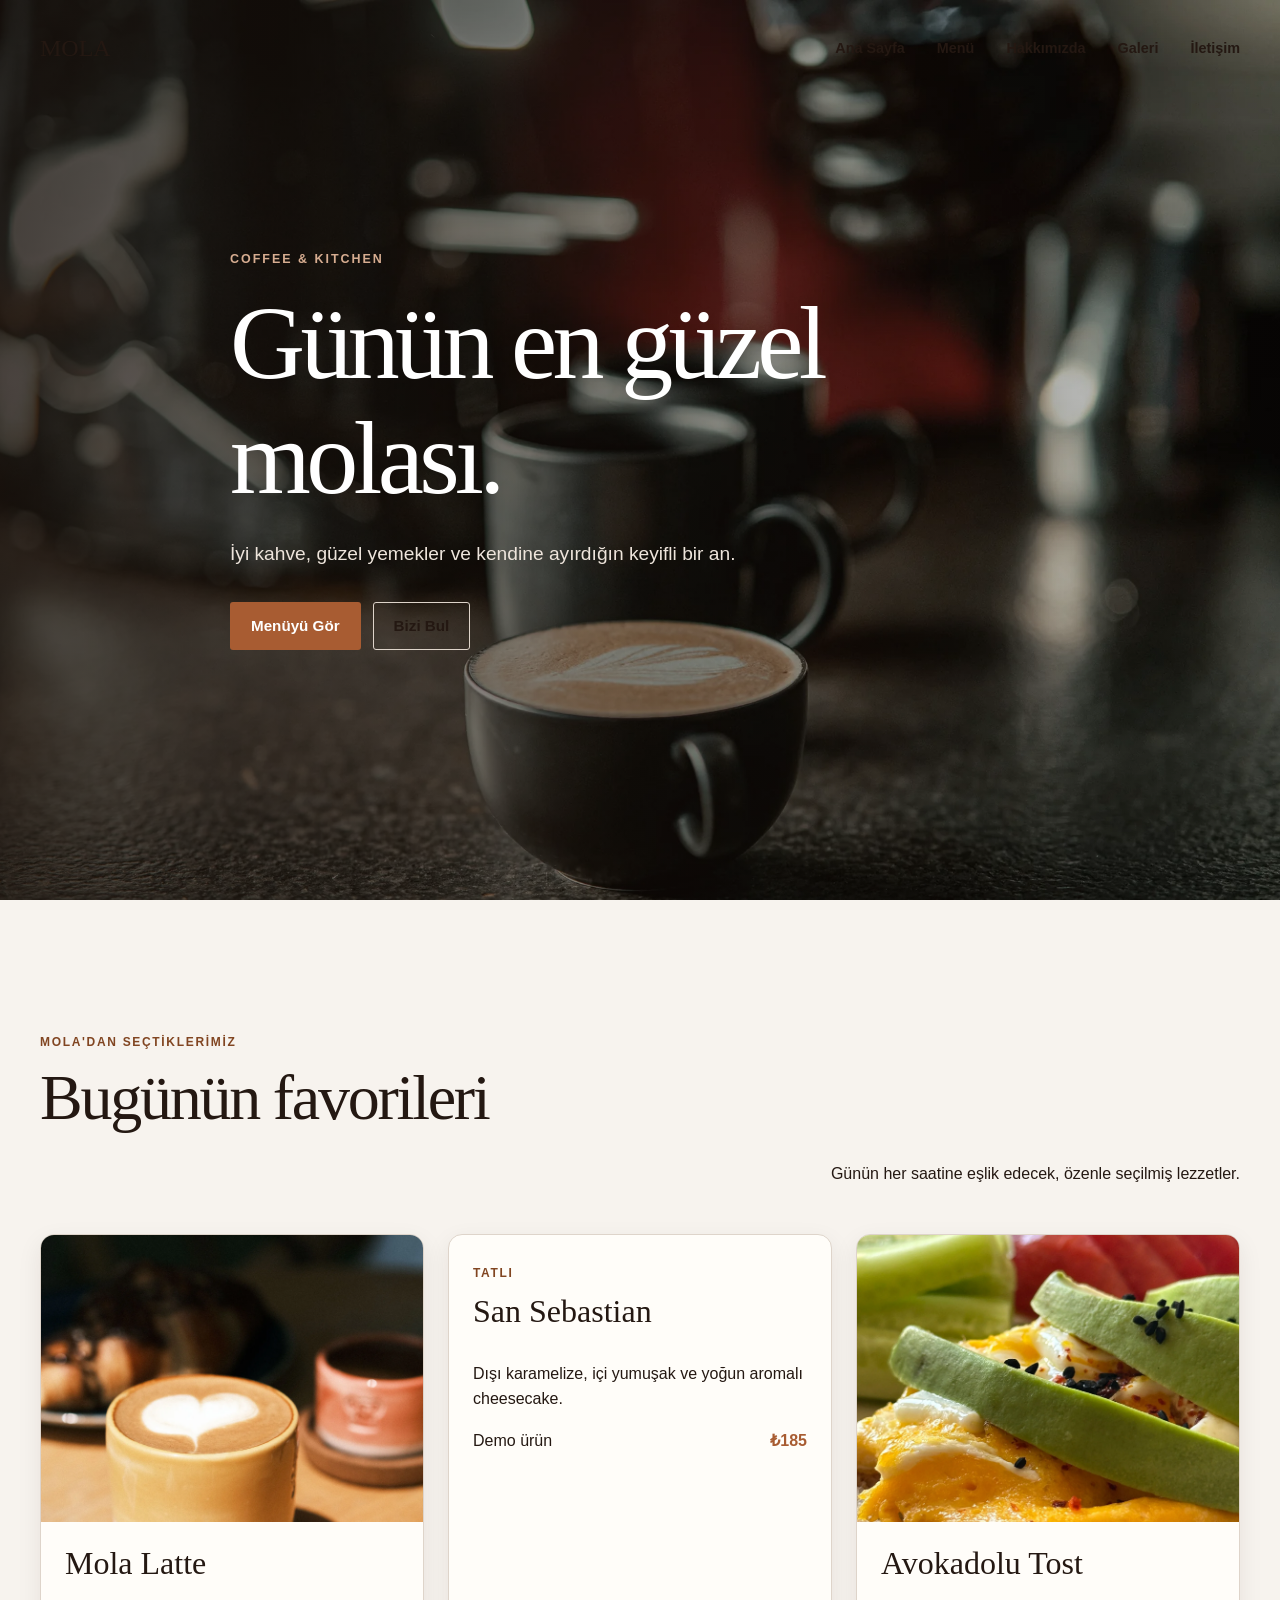
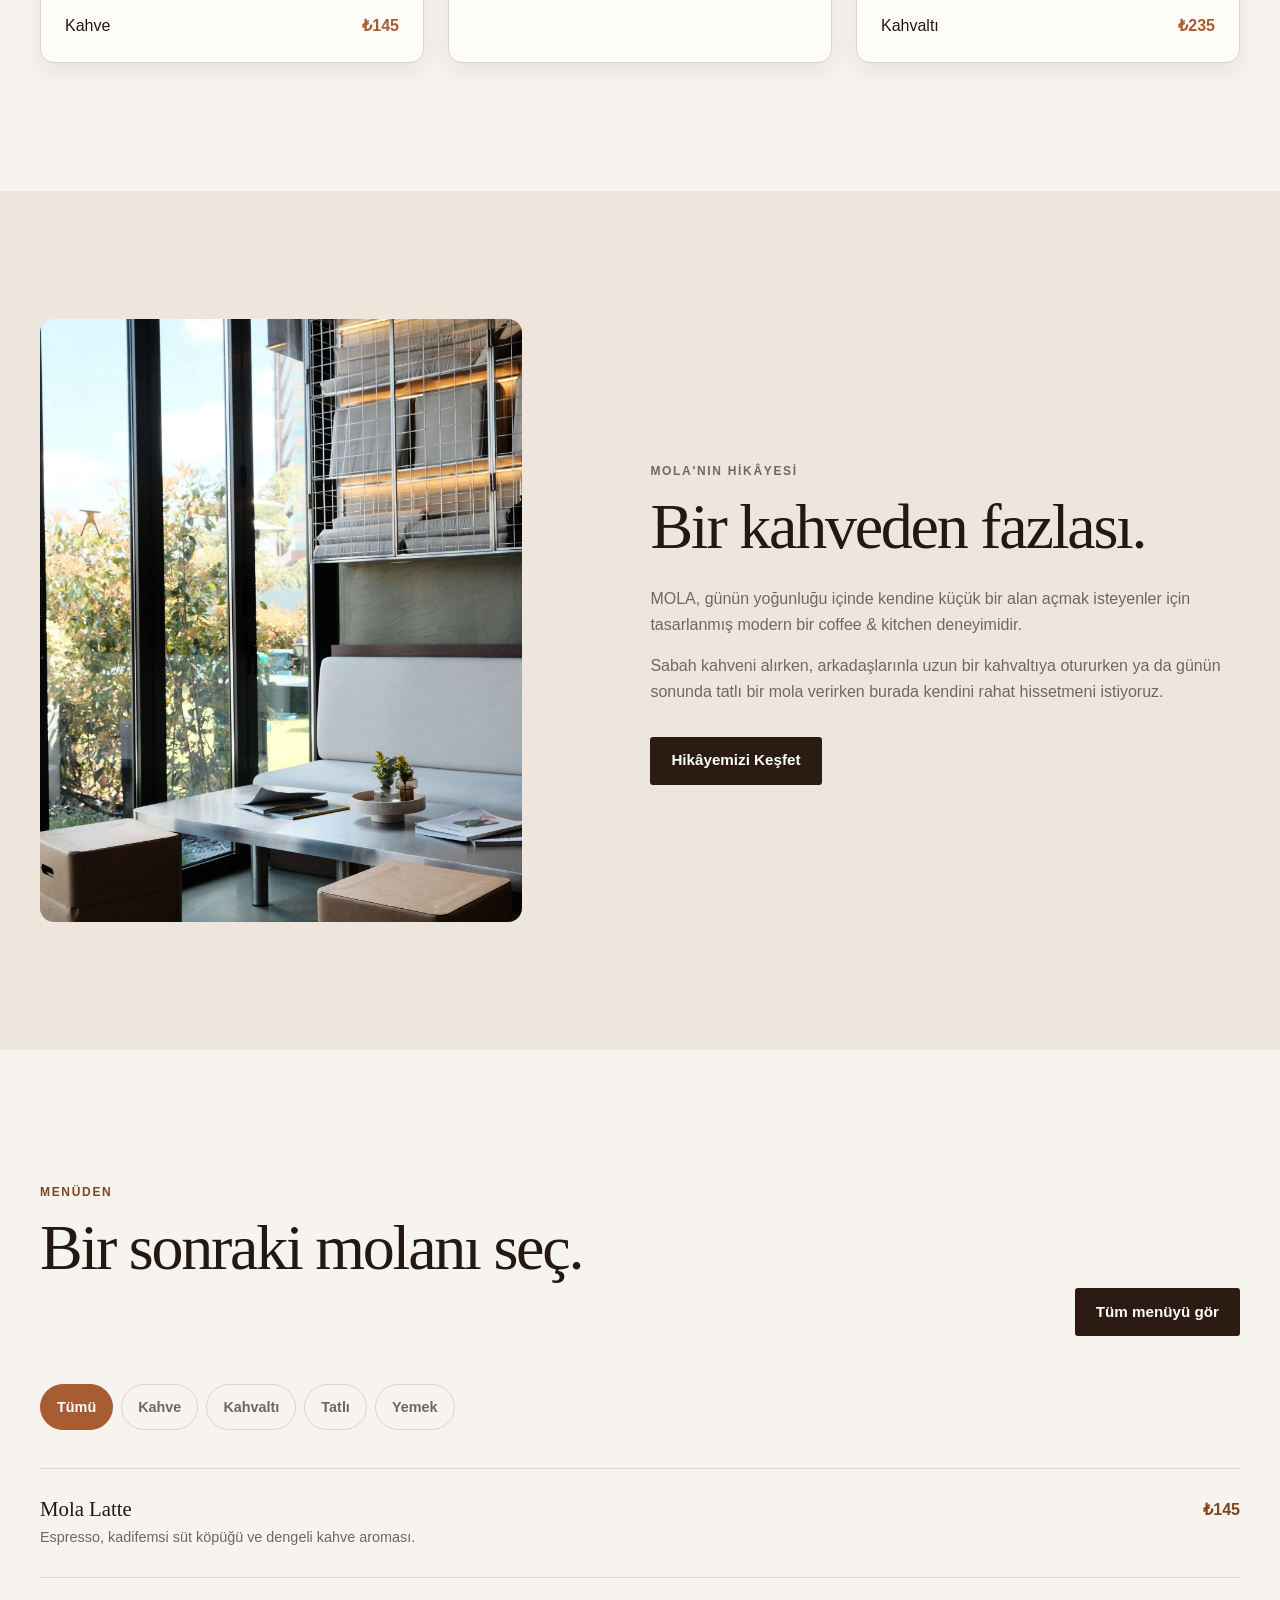
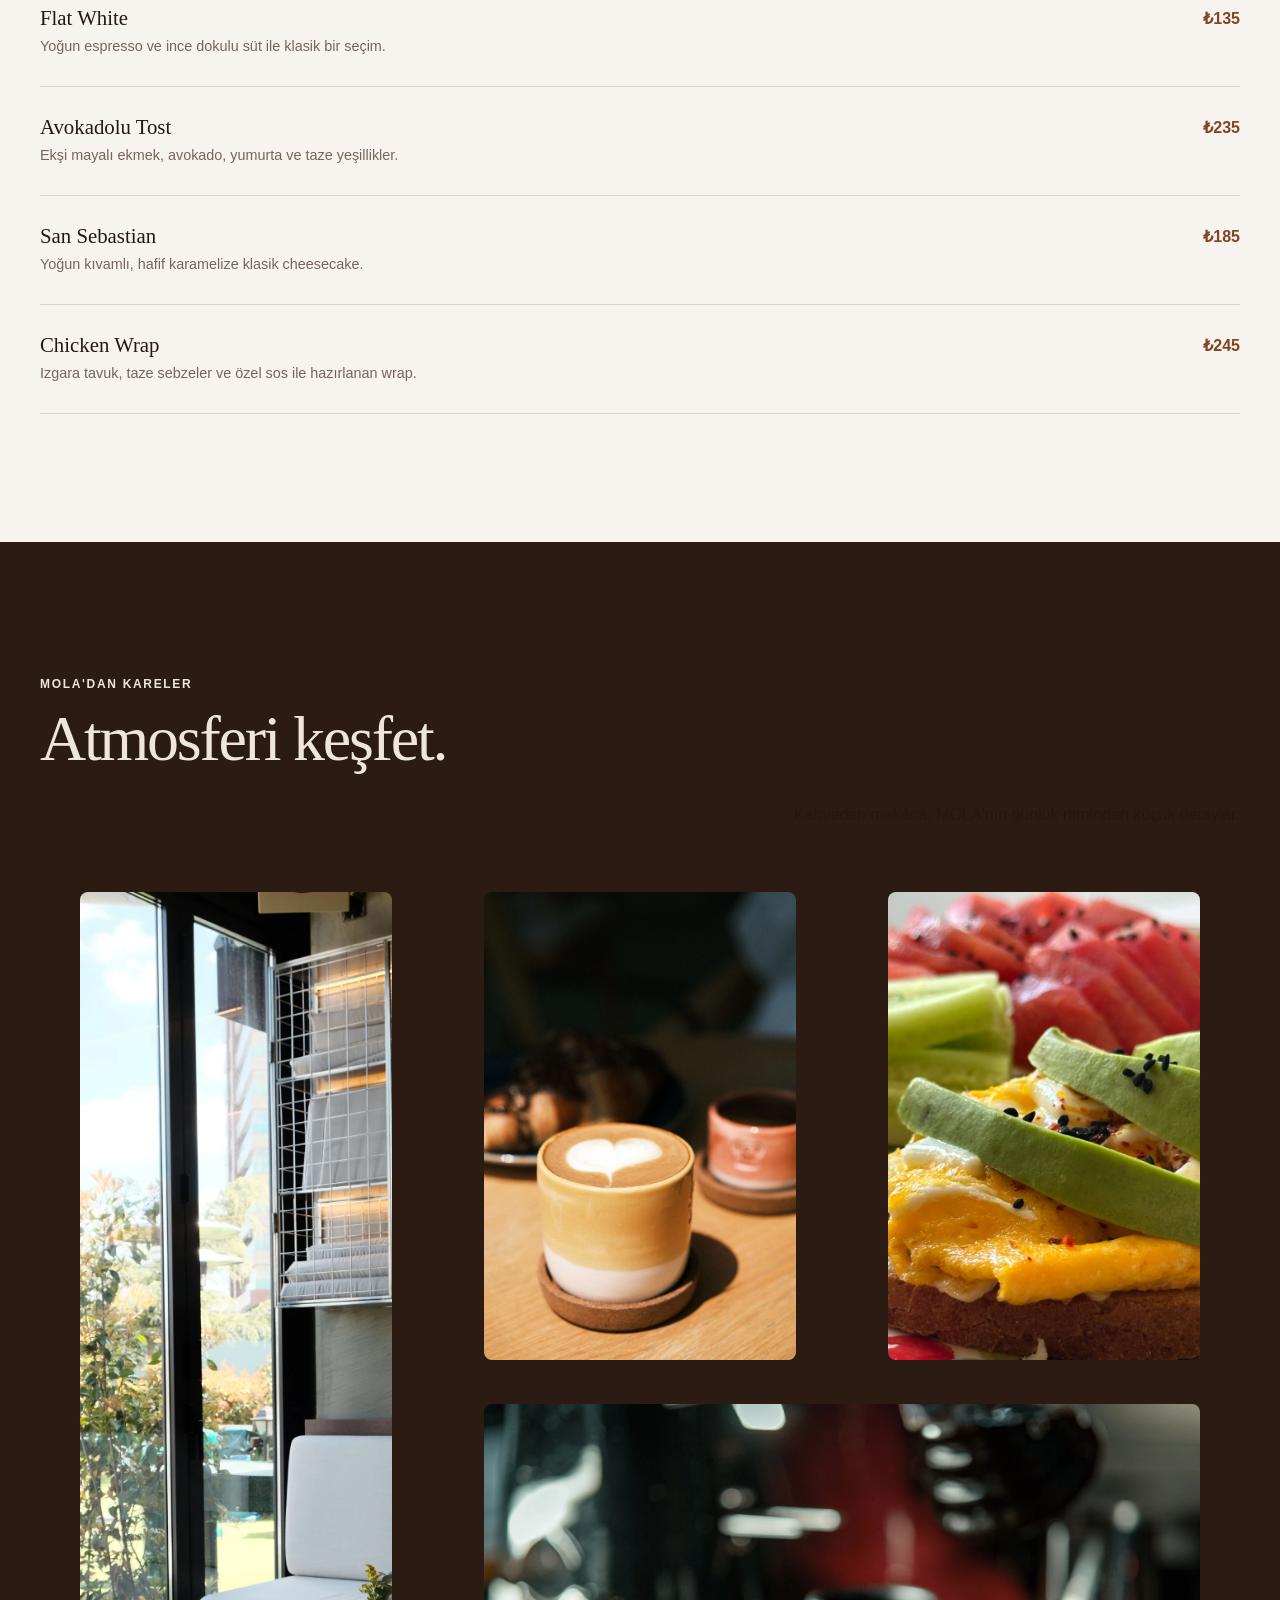
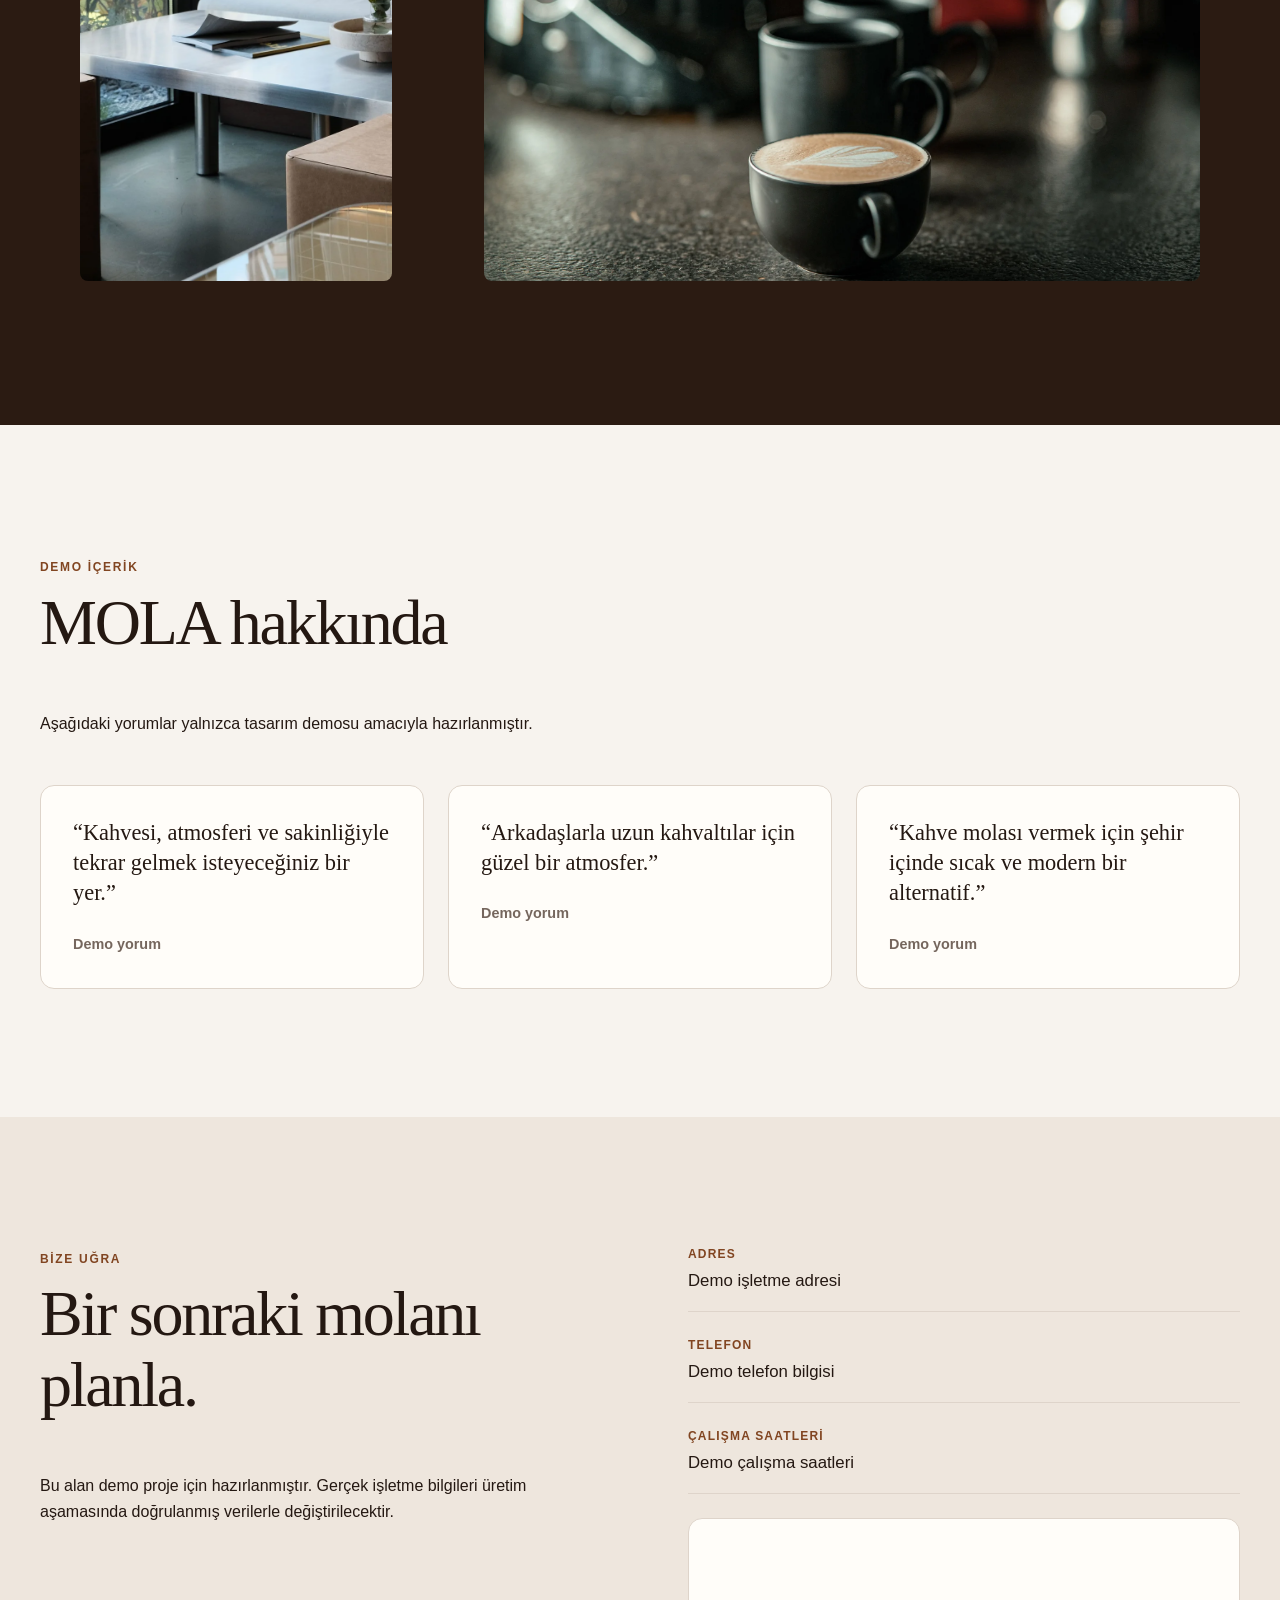
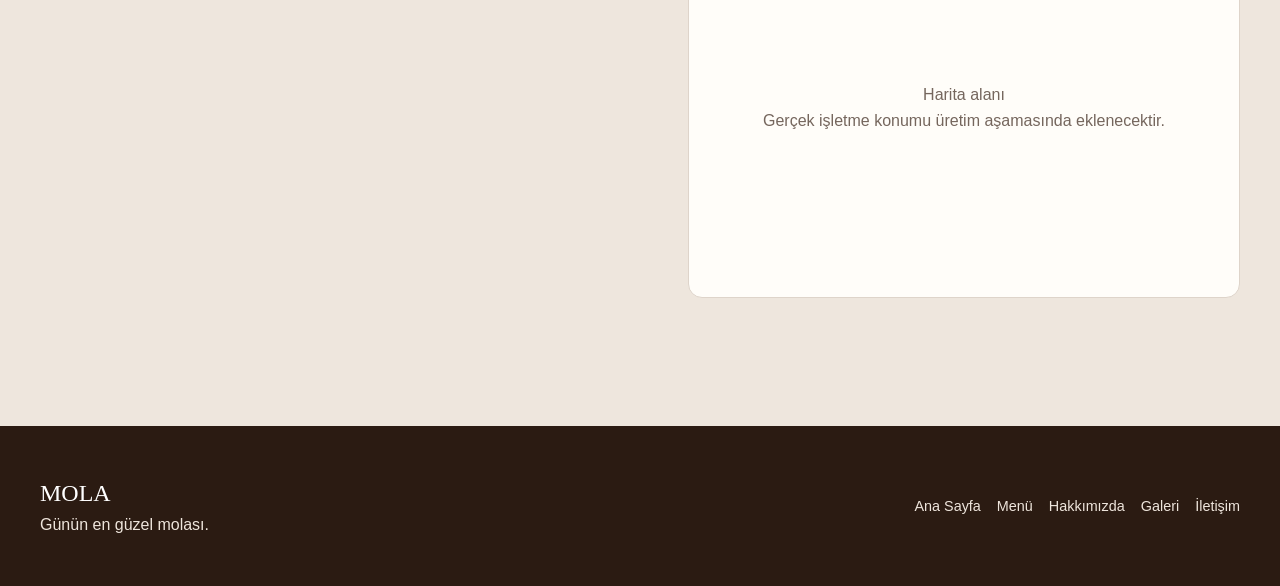
==== commit 017e9425: "perf: switch homepage to optimized WebP images Replace homepage JPEG references with optimized WebP " ====
--- a/index.html
+++ b/index.html
@@ -103,10 +103,10 @@
     <section class="hero">
       <div class="hero__media">
         <img
-          src="assets/images/hero-coffee.jpg"
+          src="assets/images/hero-coffee.webp"
           alt="Kafede hazırlanmış latte ve kahve sunumu"
-          width="1600"
-          height="1000"
+          width="2000"
+          height="1333"
           fetchpriority="high"
           decoding="async"
         >
@@ -160,10 +160,10 @@
           <article class="featured-card">
             <div class="featured-card__image">
               <img
-                src="assets/images/mola-latte.jpg"
+                src="assets/images/mola-latte.webp"
                 alt="Latte art ile hazırlanmış MOLA latte"
-                width="900"
-                height="1100"
+                width="1600"
+                height="2400"
                 loading="lazy"
                 decoding="async"
               >
@@ -203,10 +203,10 @@
           <article class="featured-card">
             <div class="featured-card__image">
               <img
-                src="assets/images/avocado-toast.jpg"
+                src="assets/images/avocado-toast.webp"
                 alt="Taze malzemelerle hazırlanmış avokadolu tost"
-                width="900"
-                height="1100"
+                width="1600"
+                height="2133"
                 loading="lazy"
                 decoding="async"
               >
@@ -230,10 +230,10 @@
       <div class="container story__grid">
         <div class="story__image">
           <img
-            src="assets/images/story-interior.jpg"
+            src="assets/images/story-interior.webp"
             alt="Modern ve sıcak bir kafe iç mekânı"
-            width="1200"
-            height="1500"
+            width="1600"
+            height="2400"
             loading="lazy"
             decoding="async"
           >
@@ -445,40 +445,40 @@
         <div class="gallery-grid">
           <figure class="gallery__item gallery__item--tall">
             <img
-              src="assets/images/story-interior.jpg"
+              src="assets/images/story-interior.webp"
               alt="Kafeyi temsil eden modern iç mekân"
-              width="1200"
-              height="1500"
+              width="1600"
+              height="2400"
               loading="lazy"
               decoding="async"
             >
           </figure>
           <figure class="gallery__item">
             <img
-              src="assets/images/mola-latte.jpg"
+              src="assets/images/mola-latte.webp"
               alt="Latte art ile hazırlanmış kahve"
-              width="900"
-              height="1100"
+              width="1600"
+              height="2400"
               loading="lazy"
               decoding="async"
             >
           </figure>
           <figure class="gallery__item">
             <img
-              src="assets/images/avocado-toast.jpg"
+              src="assets/images/avocado-toast.webp"
               alt="Taze malzemelerle hazırlanmış avokadolu tost"
-              width="900"
-              height="1100"
+              width="1600"
+              height="2133"
               loading="lazy"
               decoding="async"
             >
           </figure>
           <figure class="gallery__item gallery__item--wide">
             <img
-              src="assets/images/hero-coffee.jpg"
+              src="assets/images/hero-coffee.webp"
               alt="Kahve sunumunu gösteren atmosferik kafe fotoğrafı"
-              width="1600"
-              height="1000"
+              width="2000"
+              height="1333"
               loading="lazy"
               decoding="async"
             >
--- a/css/style.css
+++ b/css/style.css
@@ -3,18 +3,14 @@
   --color-surface: #fffdf9;
   --color-surface-soft: #eee6dd;
   --color-surface-dark: #2b1b12;
-
   --color-text: #241812;
   --color-text-muted: #75665d;
   --color-text-light: #eee5dc;
-
   --color-accent: #a85c32;
   --color-accent-dark: #814521;
   --color-accent-soft: #d7ad91;
-
   --color-border: #ded4ca;
   --color-white: #ffffff;
-
   --font-body:
     Inter,
     ui-sans-serif,
@@ -22,14 +18,11 @@
     BlinkMacSystemFont,
     "Segoe UI",
     sans-serif;
-
   --font-heading:
     Georgia,
     "Times New Roman",
     serif;
-
   --container: 1240px;
-
   --space-1: 0.375rem;
   --space-2: 0.5rem;
   --space-3: 0.75rem;
@@ -40,40 +33,31 @@
   --space-8: 4rem;
   --space-9: 6rem;
   --space-10: 8rem;
-
   --radius-sm: 3px;
   --radius-md: 8px;
   --radius-lg: 14px;
-
   --shadow-sm: 0 8px 24px rgba(36, 24, 18, 0.08);
   --shadow-md: 0 18px 48px rgba(36, 24, 18, 0.12);
   --shadow-lg: 0 30px 80px rgba(36, 24, 18, 0.18);
-
   --z-header: 50;
   --z-nav: 60;
   --z-toggle: 70;
   --z-skip: 100;
-
   --transition-fast: 160ms ease;
   --transition-base: 240ms ease;
 }
-
-
 /* =========================================================
    RESET
    ========================================================= */
-
 *,
 *::before,
 *::after {
   box-sizing: border-box;
 }
-
 html {
   scroll-behavior: smooth;
   scroll-padding-top: 6rem;
 }
-
 body {
   margin: 0;
   min-width: 320px;
@@ -85,43 +69,35 @@
   text-rendering: optimizeLegibility;
   -webkit-font-smoothing: antialiased;
 }
-
 body.nav-open {
   overflow: hidden;
 }
-
 img,
 picture,
 svg {
   display: block;
   max-width: 100%;
 }
-
 img {
   height: auto;
 }
-
 button,
 input,
 textarea,
 select {
   font: inherit;
 }
-
 button,
 a {
   -webkit-tap-highlight-color: transparent;
 }
-
 button {
   cursor: pointer;
 }
-
 a {
   color: inherit;
   text-decoration: none;
 }
-
 p,
 h1,
 h2,
@@ -130,23 +106,18 @@
 blockquote {
   margin-top: 0;
 }
-
 p:last-child {
   margin-bottom: 0;
 }
-
 ul,
 ol {
   margin: 0;
   padding: 0;
   list-style: none;
 }
-
-
 /* =========================================================
    ACCESSIBILITY
    ========================================================= */
-
 .skip-link {
   position: fixed;
   top: 0.75rem;
@@ -159,21 +130,16 @@
   transform: translateY(-200%);
   transition: transform var(--transition-fast);
 }
-
 .skip-link:focus {
   transform: translateY(0);
 }
-
 :focus-visible {
   outline: 3px solid var(--color-accent);
   outline-offset: 4px;
 }
-
-
 /* =========================================================
    GLOBAL LAYOUT
    ========================================================= */
-
 .container {
   width: min(
     calc(100% - 2rem),
@@ -181,35 +147,29 @@
   );
   margin-inline: auto;
 }
-
 .section {
   padding-block: var(--space-9);
 }
-
 .page-section {
   padding-top: 7rem;
 }
-
 .page-section--spacious {
   padding-top: 10rem;
 }
-
 .section-label {
   display: inline-block;
   margin-bottom: var(--space-3);
-  color: var(--color-accent);
+  color: var(--color-accent-dark);
   font-size: 0.75rem;
   font-weight: 700;
   letter-spacing: 0.14em;
   line-height: 1.3;
   text-transform: uppercase;
 }
-
 .section-intro {
   max-width: 680px;
   margin-bottom: var(--space-7);
 }
-
 .section-intro h2 {
   margin-bottom: var(--space-4);
   font-family: var(--font-heading);
@@ -218,17 +178,13 @@
   line-height: 1.08;
   letter-spacing: -0.025em;
 }
-
 .section-intro p {
   color: var(--color-text-muted);
   font-size: 1.05rem;
 }
-
-
 /* =========================================================
    TYPOGRAPHY
    ========================================================= */
-
 h1,
 h2,
 h3,
@@ -238,30 +194,23 @@
   font-weight: 400;
   line-height: 1.1;
 }
-
 h1 {
   font-size: clamp(2.8rem, 10vw, 6.5rem);
   letter-spacing: -0.045em;
 }
-
 h2 {
   font-size: clamp(2rem, 6vw, 4rem);
   letter-spacing: -0.035em;
 }
-
 h3 {
   font-size: clamp(1.35rem, 3vw, 2rem);
 }
-
 p {
   margin-bottom: var(--space-4);
 }
-
-
 /* =========================================================
    HEADER
    ========================================================= */
-
 .site-header {
   position: fixed;
   inset: 0 0 auto;
@@ -272,13 +221,11 @@
     box-shadow var(--transition-base),
     backdrop-filter var(--transition-base);
 }
-
 .site-header.is-scrolled {
   background: rgba(247, 243, 238, 0.94);
   box-shadow: var(--shadow-sm);
   backdrop-filter: blur(14px);
 }
-
 .site-header__inner {
   position: relative;
   display: flex;
@@ -287,7 +234,6 @@
   min-height: 5.25rem;
   gap: var(--space-5);
 }
-
 .brand {
   position: relative;
   z-index: var(--z-toggle);
@@ -298,17 +244,20 @@
   font-family: var(--font-heading);
   font-size: 1.5rem;
   line-height: 1;
-}
-
+  transition: color var(--transition-fast);
+}
 .brand:hover {
   color: var(--color-accent-dark);
 }
-
-
+body.nav-open .brand {
+  color: var(--color-white);
+}
+body.nav-open .brand:hover {
+  color: var(--color-accent-soft);
+}
 /* =========================================================
    NAVIGATION
    ========================================================= */
-
 .primary-nav {
   position: fixed;
   inset: 0;
@@ -316,7 +265,9 @@
   display: grid;
   place-items: center;
   padding: 6rem 1.5rem 2rem;
-  background: var(--color-surface);
+  background: var(--color-surface-dark);
+  border-bottom: 1px solid rgba(238, 229, 220, 0.14);
+  box-shadow: var(--shadow-lg);
   opacity: 0;
   visibility: hidden;
   pointer-events: none;
@@ -326,28 +277,24 @@
     visibility var(--transition-base),
     transform var(--transition-base);
 }
-
 .primary-nav.is-open {
   opacity: 1;
   visibility: visible;
   pointer-events: auto;
   transform: translateY(0);
 }
-
 .primary-nav__list {
   display: flex;
   flex-direction: column;
   align-items: center;
   gap: var(--space-6);
 }
-
 .primary-nav__list a {
   position: relative;
-  color: var(--color-text);
+  color: var(--color-text-light);
   font-size: 1.15rem;
   font-weight: 600;
 }
-
 .primary-nav__list a::after {
   position: absolute;
   right: 0;
@@ -360,13 +307,15 @@
   transform-origin: right;
   transition: transform var(--transition-fast);
 }
-
+.primary-nav__list a:hover,
+.primary-nav__list a:focus-visible {
+  color: var(--color-white);
+}
 .primary-nav__list a:hover::after,
 .primary-nav__list a:focus-visible::after {
   transform: scaleX(1);
   transform-origin: left;
 }
-
 .nav-toggle {
   position: relative;
   z-index: var(--z-toggle);
@@ -380,7 +329,6 @@
   background: var(--color-surface);
   color: var(--color-text);
 }
-
 .nav-toggle__icon,
 .nav-toggle__icon::before,
 .nav-toggle__icon::after {
@@ -391,31 +339,24 @@
     transform var(--transition-fast),
     opacity var(--transition-fast);
 }
-
 .nav-toggle__icon {
   position: relative;
 }
-
 .nav-toggle__icon::before,
 .nav-toggle__icon::after {
   position: absolute;
   left: 0;
   content: "";
 }
-
 .nav-toggle__icon::before {
   top: -0.4rem;
 }
-
 .nav-toggle__icon::after {
   top: 0.4rem;
 }
-
-
 /* =========================================================
    BUTTONS
    ========================================================= */
-
 .button {
   display: inline-flex;
   min-height: 3rem;
@@ -436,50 +377,39 @@
     transform var(--transition-fast),
     box-shadow var(--transition-fast);
 }
-
 .button:hover {
   transform: translateY(-2px);
 }
-
 .button:active {
   transform: translateY(0);
 }
-
 .button--primary {
   background: var(--color-accent);
   color: var(--color-white);
 }
-
 .button--primary:hover {
   background: var(--color-accent-dark);
   box-shadow: var(--shadow-sm);
 }
-
 .button--secondary {
   border-color: var(--color-border);
   background: transparent;
   color: var(--color-text);
 }
-
 .button--secondary:hover {
   border-color: var(--color-text);
   background: var(--color-surface);
 }
-
 .button--dark {
   background: var(--color-surface-dark);
   color: var(--color-white);
 }
-
 .button--dark:hover {
   background: var(--color-accent-dark);
 }
-
-
 /* =========================================================
    HERO
    ========================================================= */
-
 .hero {
   position: relative;
   min-height: 100svh;
@@ -487,12 +417,10 @@
   background: var(--color-surface-dark);
   color: var(--color-white);
 }
-
 .hero__media {
   position: absolute;
   inset: 0;
 }
-
 .hero__media::after {
   position: absolute;
   inset: 0;
@@ -505,13 +433,11 @@
     );
   content: "";
 }
-
 .hero__media img {
   width: 100%;
   height: 100%;
   object-fit: cover;
 }
-
 .hero__content {
   position: relative;
   z-index: 1;
@@ -520,11 +446,9 @@
   align-items: flex-end;
   padding-block: 8rem 4rem;
 }
-
 .hero__content-inner {
   width: min(100%, 760px);
 }
-
 .hero__eyebrow {
   margin-bottom: var(--space-4);
   color: var(--color-accent-soft);
@@ -533,47 +457,38 @@
   letter-spacing: 0.16em;
   text-transform: uppercase;
 }
-
 .hero__title {
   margin-bottom: var(--space-5);
   color: var(--color-white);
 }
-
 .hero__description {
   max-width: 620px;
   margin-bottom: var(--space-6);
   color: var(--color-text-light);
   font-size: clamp(1rem, 2vw, 1.2rem);
 }
-
 .hero__actions {
   display: flex;
   flex-wrap: wrap;
   gap: var(--space-3);
 }
-
-
 /* =========================================================
    FEATURED
    ========================================================= */
-
 .featured {
   padding-block: var(--space-10);
 }
-
 .featured__header {
   display: flex;
   flex-direction: column;
   gap: var(--space-5);
   margin-bottom: var(--space-7);
 }
-
 .featured-grid {
   display: grid;
   grid-template-columns: 1fr;
   gap: var(--space-5);
 }
-
 .featured-card {
   overflow: hidden;
   border: 1px solid var(--color-border);
@@ -581,96 +496,76 @@
   background: var(--color-surface);
   box-shadow: var(--shadow-sm);
 }
-
 .featured-card__image {
   aspect-ratio: 4 / 3;
   overflow: hidden;
 }
-
 .featured-card__image img {
   width: 100%;
   height: 100%;
   object-fit: cover;
   transition: transform 500ms ease;
 }
-
 .featured-card:hover .featured-card__image img {
   transform: scale(1.04);
 }
-
 .featured-card__content {
   padding: var(--space-5);
 }
-
 .featured-card__meta {
   display: flex;
   align-items: baseline;
   justify-content: space-between;
   gap: var(--space-4);
 }
-
 .featured-card__meta h3 {
   margin-bottom: 0;
 }
-
 .featured-card__price {
   flex-shrink: 0;
   color: var(--color-accent);
   font-weight: 700;
 }
-
-
 /* =========================================================
    STORY
    ========================================================= */
-
 .story {
   padding-block: var(--space-10);
   background: var(--color-surface-soft);
 }
-
 .story__grid {
   display: grid;
   grid-template-columns: 1fr;
   gap: var(--space-7);
   align-items: center;
 }
-
 .story__image {
   overflow: hidden;
   border-radius: var(--radius-lg);
 }
-
 .story__image img {
   width: 100%;
   aspect-ratio: 4 / 5;
   object-fit: cover;
 }
-
 .story__content h2 {
   margin-bottom: var(--space-5);
 }
-
 .story__content p {
   color: var(--color-text-muted);
 }
-
 .story__actions {
   display: flex;
   flex-wrap: wrap;
   gap: var(--space-3);
   margin-top: var(--space-6);
 }
-
-
 /* =========================================================
    MENU PREVIEW
    ========================================================= */
-
 .menu-preview {
   padding-block: var(--space-10);
 }
-
 .menu-filter {
   display: flex;
   gap: 0.5rem;
@@ -679,7 +574,6 @@
   padding-bottom: 0.35rem;
   scrollbar-width: thin;
 }
-
 .menu-filter__button {
   flex: 0 0 auto;
   min-height: 2.75rem;
@@ -695,24 +589,21 @@
     border-color var(--transition-fast),
     color var(--transition-fast);
 }
-
 .menu-filter__button:hover,
 .menu-filter__button.is-active {
   border-color: var(--color-accent);
   background: var(--color-accent);
   color: var(--color-white);
 }
-
 .menu-grid {
   display: grid;
   grid-template-columns: 1fr;
   gap: 0;
   border-top: 1px solid var(--color-border);
 }
-
 .menu-item {
   display: grid;
-  grid-template-columns: 1fr auto;
+  grid-template-columns: minmax(0, 1fr) auto;
   gap: var(--space-4);
   padding-block: var(--space-5);
   border-bottom: 1px solid var(--color-border);
@@ -720,155 +611,125 @@
     opacity var(--transition-fast),
     transform var(--transition-fast);
 }
-
 .menu-item.is-hidden {
   display: none;
 }
-
 .menu-item__name {
   margin-bottom: 0.25rem;
   font-family: var(--font-heading);
   font-size: 1.3rem;
   line-height: 1.2;
 }
-
 .menu-item__description {
   margin: 0;
   color: var(--color-text-muted);
   font-size: 0.9rem;
 }
-
 .menu-item__price {
   white-space: nowrap;
-  color: var(--color-accent);
+  color: var(--color-accent-dark);
   font-weight: 700;
 }
-
-
 /* =========================================================
    GALLERY
    ========================================================= */
-
 .gallery {
   padding-block: var(--space-10);
   background: var(--color-surface-dark);
 }
-
 .gallery .section-label,
 .gallery .section-intro p,
 .gallery h2 {
   color: var(--color-text-light);
 }
-
 .gallery-grid {
   display: grid;
   grid-template-columns: 1fr;
   gap: 0.75rem;
 }
-
 .gallery__item {
   overflow: hidden;
   min-height: 280px;
   border-radius: var(--radius-md);
 }
-
 .gallery__item img {
   width: 100%;
   height: 100%;
   object-fit: cover;
   transition: transform 500ms ease;
 }
-
 .gallery__item:hover img {
   transform: scale(1.04);
 }
-
 .gallery__item--tall,
 .gallery__item--wide {
   min-height: 360px;
 }
-
-
 /* =========================================================
    TESTIMONIALS
    ========================================================= */
-
 .testimonials {
   padding-block: var(--space-10);
 }
-
 .testimonials__header {
   max-width: 700px;
   margin-bottom: var(--space-7);
 }
-
 .testimonials__grid {
   display: grid;
   grid-template-columns: 1fr;
   gap: var(--space-5);
 }
-
 .testimonial {
   padding: var(--space-6);
   border: 1px solid var(--color-border);
   border-radius: var(--radius-lg);
   background: var(--color-surface);
 }
-
 .testimonial__quote {
   margin-bottom: var(--space-5);
   font-family: var(--font-heading);
   font-size: 1.4rem;
   line-height: 1.35;
 }
-
 .testimonial__author {
   color: var(--color-text-muted);
   font-size: 0.9rem;
   font-weight: 700;
 }
-
-
 /* =========================================================
    CONTACT
    ========================================================= */
-
 .contact {
   padding-block: var(--space-10);
   background: var(--color-surface-soft);
 }
-
 .contact__grid {
   display: grid;
   grid-template-columns: 1fr;
   gap: var(--space-7);
 }
-
 .contact__details {
   display: grid;
   gap: var(--space-5);
 }
-
 .contact__item {
   padding-bottom: var(--space-4);
   border-bottom: 1px solid var(--color-border);
 }
-
 .contact__label {
   display: block;
   margin-bottom: 0.25rem;
-  color: var(--color-accent);
+  color: var(--color-accent-dark);
   font-size: 0.75rem;
   font-weight: 700;
   letter-spacing: 0.1em;
   text-transform: uppercase;
 }
-
 .contact__value {
   color: var(--color-text);
   font-size: 1.05rem;
 }
-
 .contact__map {
   min-height: 300px;
   display: grid;
@@ -880,49 +741,38 @@
   color: var(--color-text-muted);
   text-align: center;
 }
-
-
 /* =========================================================
    FOOTER
    ========================================================= */
-
 .site-footer {
   padding-block: var(--space-7);
   background: var(--color-surface-dark);
   color: var(--color-text-light);
 }
-
 .site-footer__inner {
   display: grid;
   gap: var(--space-6);
 }
-
 .site-footer__brand {
   color: var(--color-white);
   font-family: var(--font-heading);
   font-size: 1.5rem;
 }
-
 .site-footer__links {
   display: flex;
   flex-wrap: wrap;
   gap: var(--space-4);
 }
-
 .site-footer__links a {
   color: var(--color-text-light);
   font-size: 0.9rem;
 }
-
 .site-footer__links a:hover {
   color: var(--color-white);
 }
-
-
 /* =========================================================
    RESPONSIVE — 480px
    ========================================================= */
-
 @media (min-width: 480px) {
   .container {
     width: min(
@@ -930,25 +780,19 @@
       var(--container)
     );
   }
-
   .hero__content {
     padding-bottom: 5rem;
   }
-
   .gallery-grid {
     grid-template-columns: repeat(2, 1fr);
   }
-
   .gallery__item--wide {
     grid-column: span 2;
   }
 }
-
-
 /* =========================================================
    RESPONSIVE — 640px
    ========================================================= */
-
 @media (min-width: 640px) {
   .container {
     width: min(
@@ -956,173 +800,145 @@
       var(--container)
     );
   }
-
   .featured-grid {
     grid-template-columns: repeat(2, 1fr);
   }
-
   .testimonials__grid {
     grid-template-columns: repeat(2, 1fr);
   }
-
   .contact__grid {
     grid-template-columns: 0.9fr 1.1fr;
   }
-
   .contact__map {
     min-height: 380px;
   }
-
   .site-footer__inner {
     display: flex;
     align-items: center;
     justify-content: space-between;
   }
 }
-
-
 /* =========================================================
    RESPONSIVE — 768px
    ========================================================= */
-
 @media (min-width: 768px) {
   .section {
     padding-block: var(--space-10);
   }
-
   .featured__header {
     flex-direction: row;
     align-items: flex-end;
     justify-content: space-between;
   }
-
   .featured__header .section-intro {
     margin-bottom: 0;
   }
-
   .story__grid {
     grid-template-columns: minmax(0, 0.9fr) minmax(0, 1.1fr);
     gap: var(--space-9);
   }
-
   .story__image {
     max-height: 680px;
   }
-
   .gallery-grid {
     grid-template-columns: repeat(3, 1fr);
   }
-
   .gallery__item--wide {
     grid-column: span 2;
   }
-
   .gallery__item--tall {
     grid-row: span 2;
   }
-
   .gallery__item--tall,
   .gallery__item--wide {
     min-height: 420px;
   }
 }
-
-
 /* =========================================================
    RESPONSIVE — 1024px
    ========================================================= */
-
 @media (min-width: 1024px) {
   html {
     scroll-padding-top: 7rem;
   }
-
   .container {
     width: min(
       calc(100% - 5rem),
       var(--container)
     );
   }
-
   .site-header__inner {
     min-height: 6rem;
   }
-
   .primary-nav {
     position: static;
     inset: auto;
     display: block;
     padding: 0;
     background: transparent;
+    border-bottom: 0;
+    box-shadow: none;
     opacity: 1;
     visibility: visible;
     pointer-events: auto;
     transform: none;
   }
-
   .primary-nav__list {
     flex-direction: row;
     align-items: center;
     gap: var(--space-6);
   }
-
   .primary-nav__list a {
+    color: var(--color-text);
     font-size: 0.9rem;
   }
-
+  .primary-nav__list a:hover,
+  .primary-nav__list a:focus-visible {
+    color: var(--color-accent-dark);
+  }
   .nav-toggle {
     display: none;
   }
-
+  body.nav-open .brand {
+    color: var(--color-text);
+  }
   .hero__content {
     align-items: center;
     padding-block: 8rem;
   }
-
   .featured-grid {
     grid-template-columns: repeat(3, 1fr);
   }
-
   .testimonials__grid {
     grid-template-columns: repeat(3, 1fr);
   }
-
   .contact__grid {
     grid-template-columns: 1fr 1fr;
     gap: var(--space-9);
   }
 }
-
-
 /* =========================================================
    RESPONSIVE — 1200px
    ========================================================= */
-
 @media (min-width: 1200px) {
   .hero__content-inner {
     max-width: 820px;
   }
-
   .story__grid {
     gap: var(--space-10);
   }
-
   .menu-item {
     grid-template-columns: minmax(0, 1fr) auto;
     padding-block: 1.75rem;
   }
 }
-
-
 /* =========================================================
    REDUCED MOTION
    ========================================================= */
-
 @media (prefers-reduced-motion: reduce) {
   html {
     scroll-behavior: auto;
   }
-
   *,
   *::before,
   *::after {
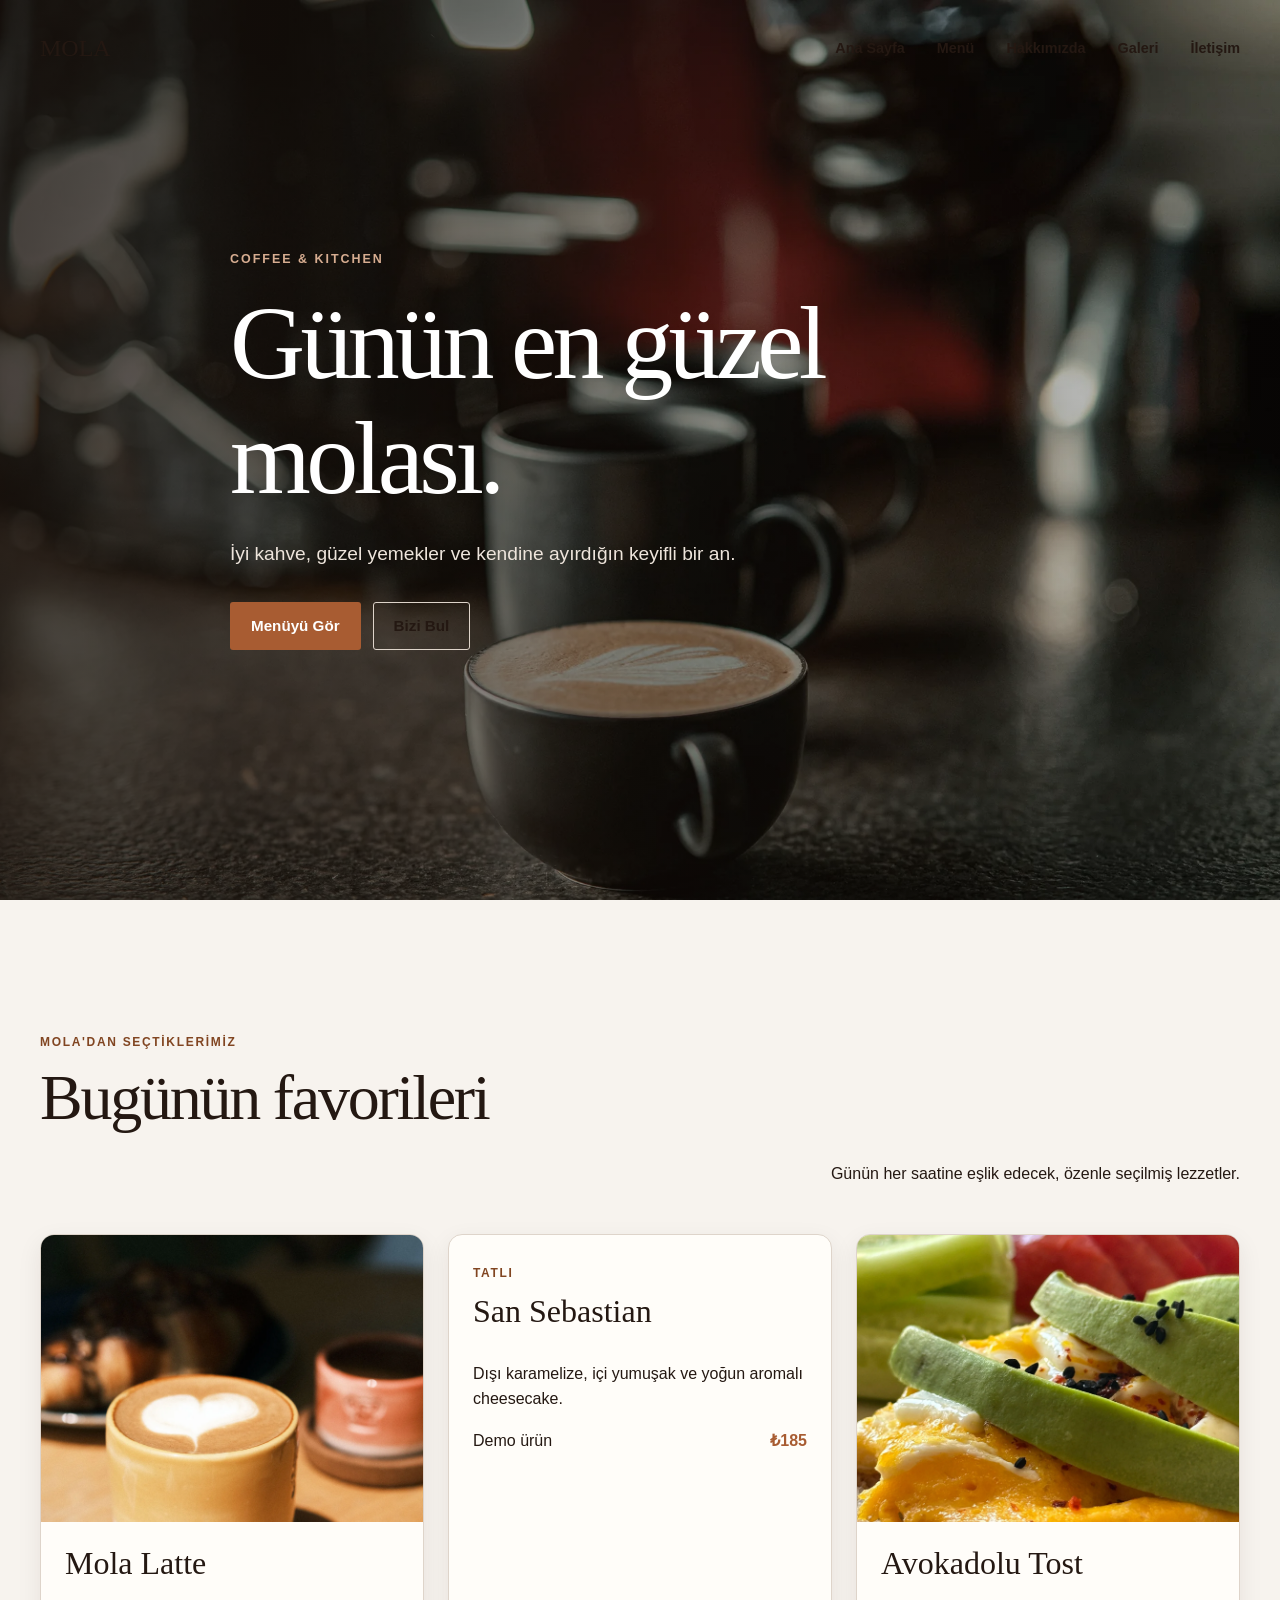
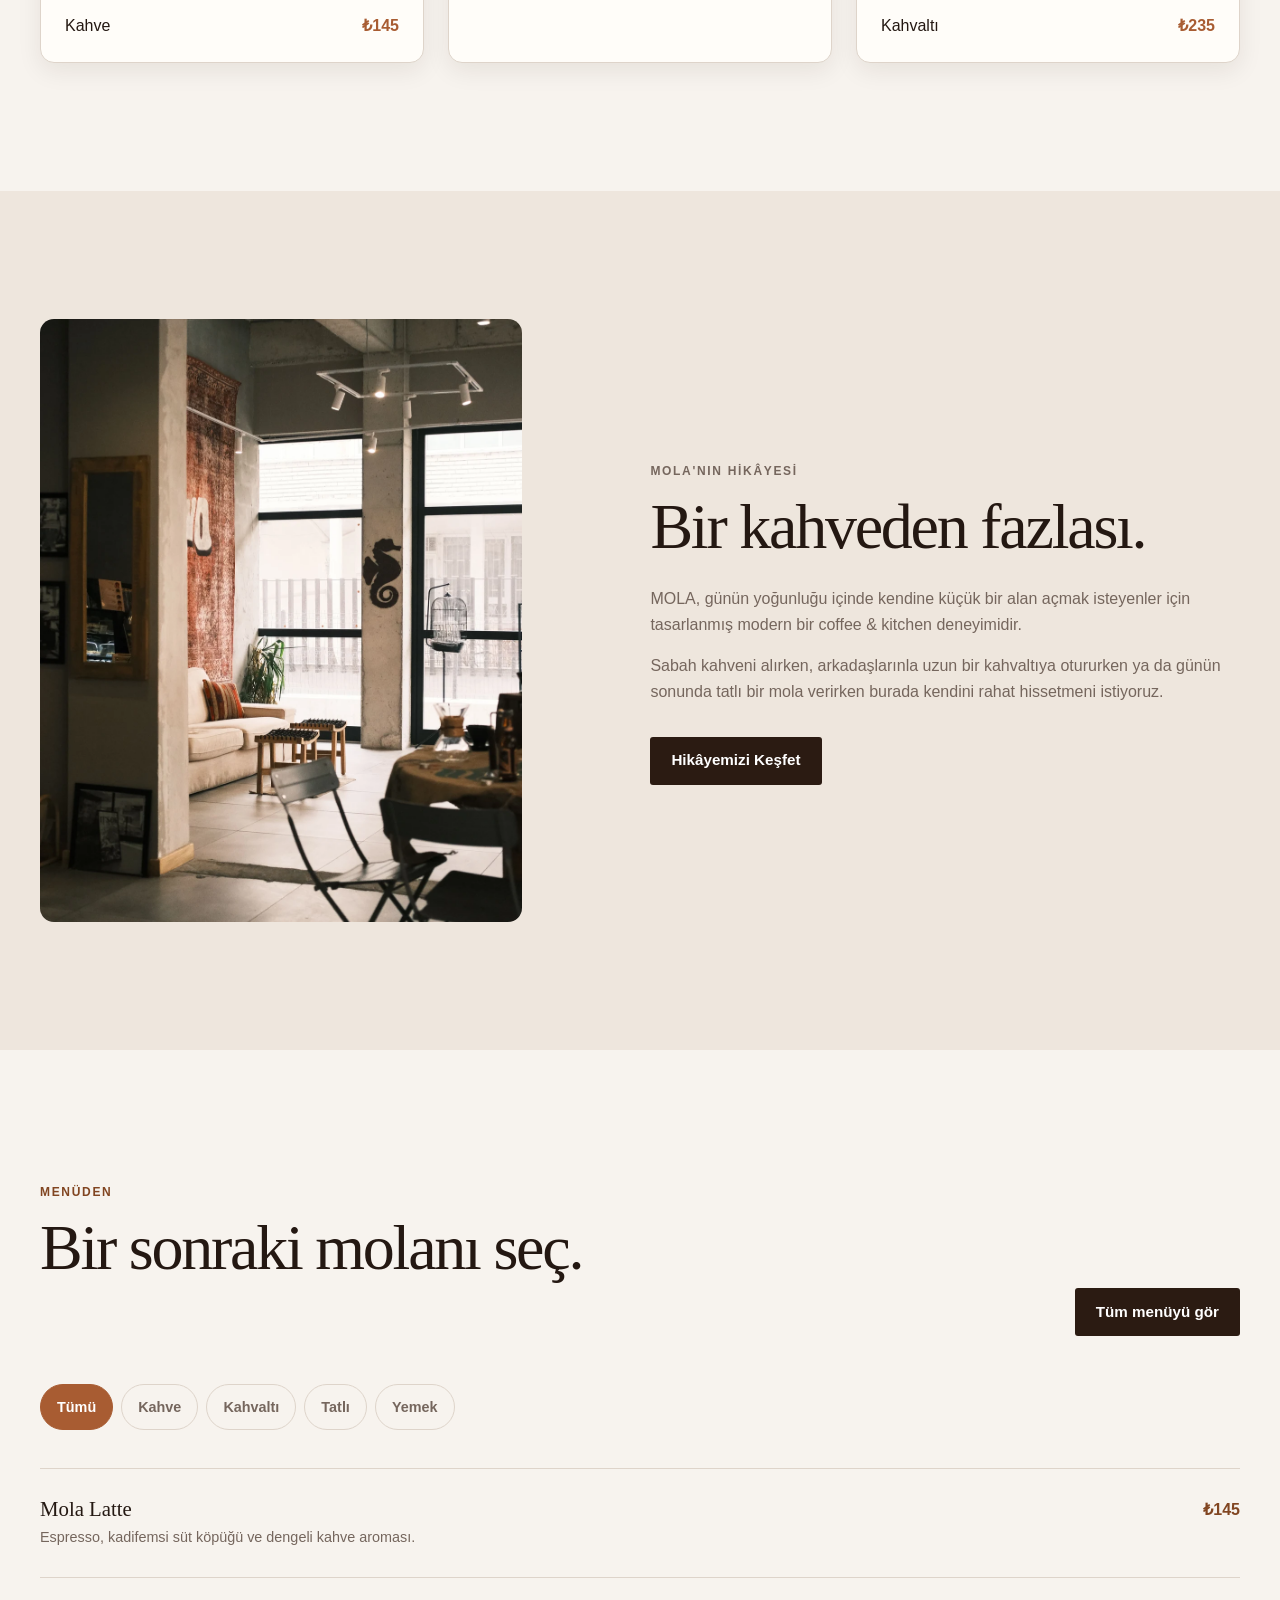
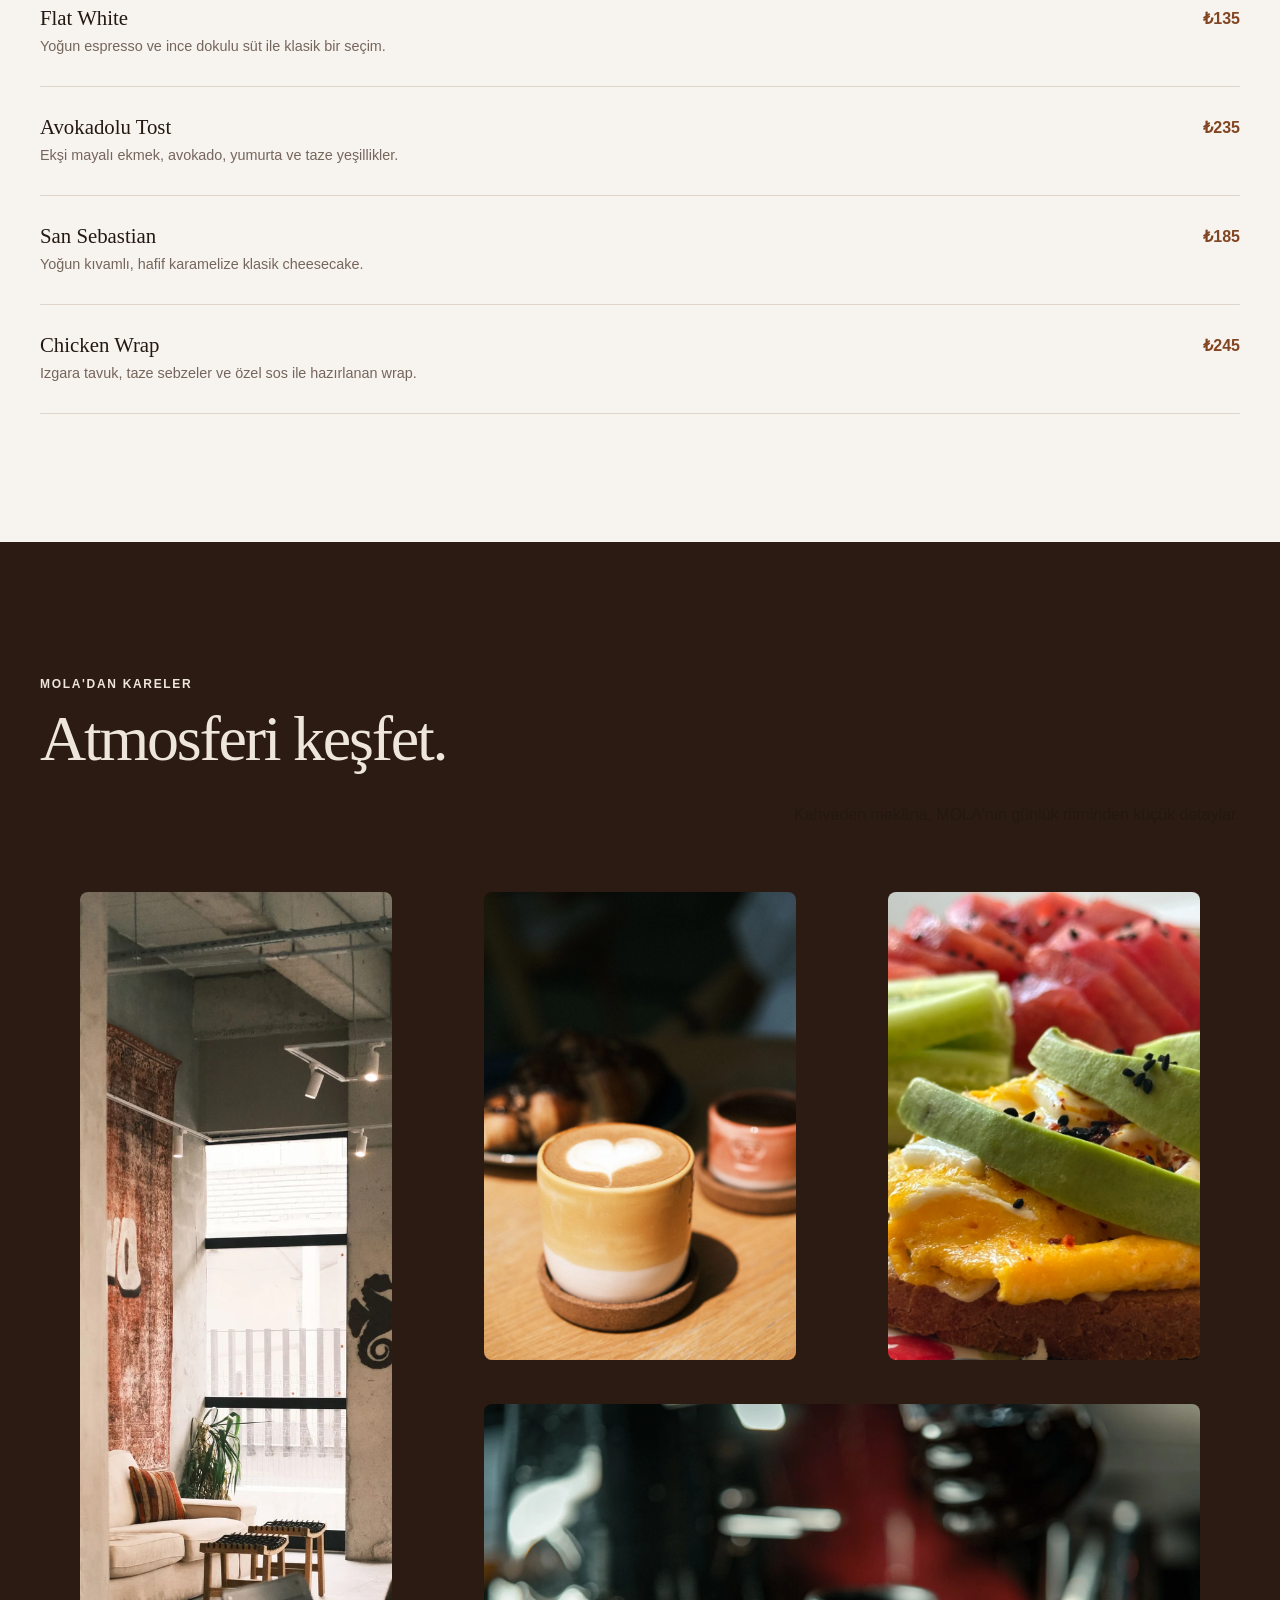
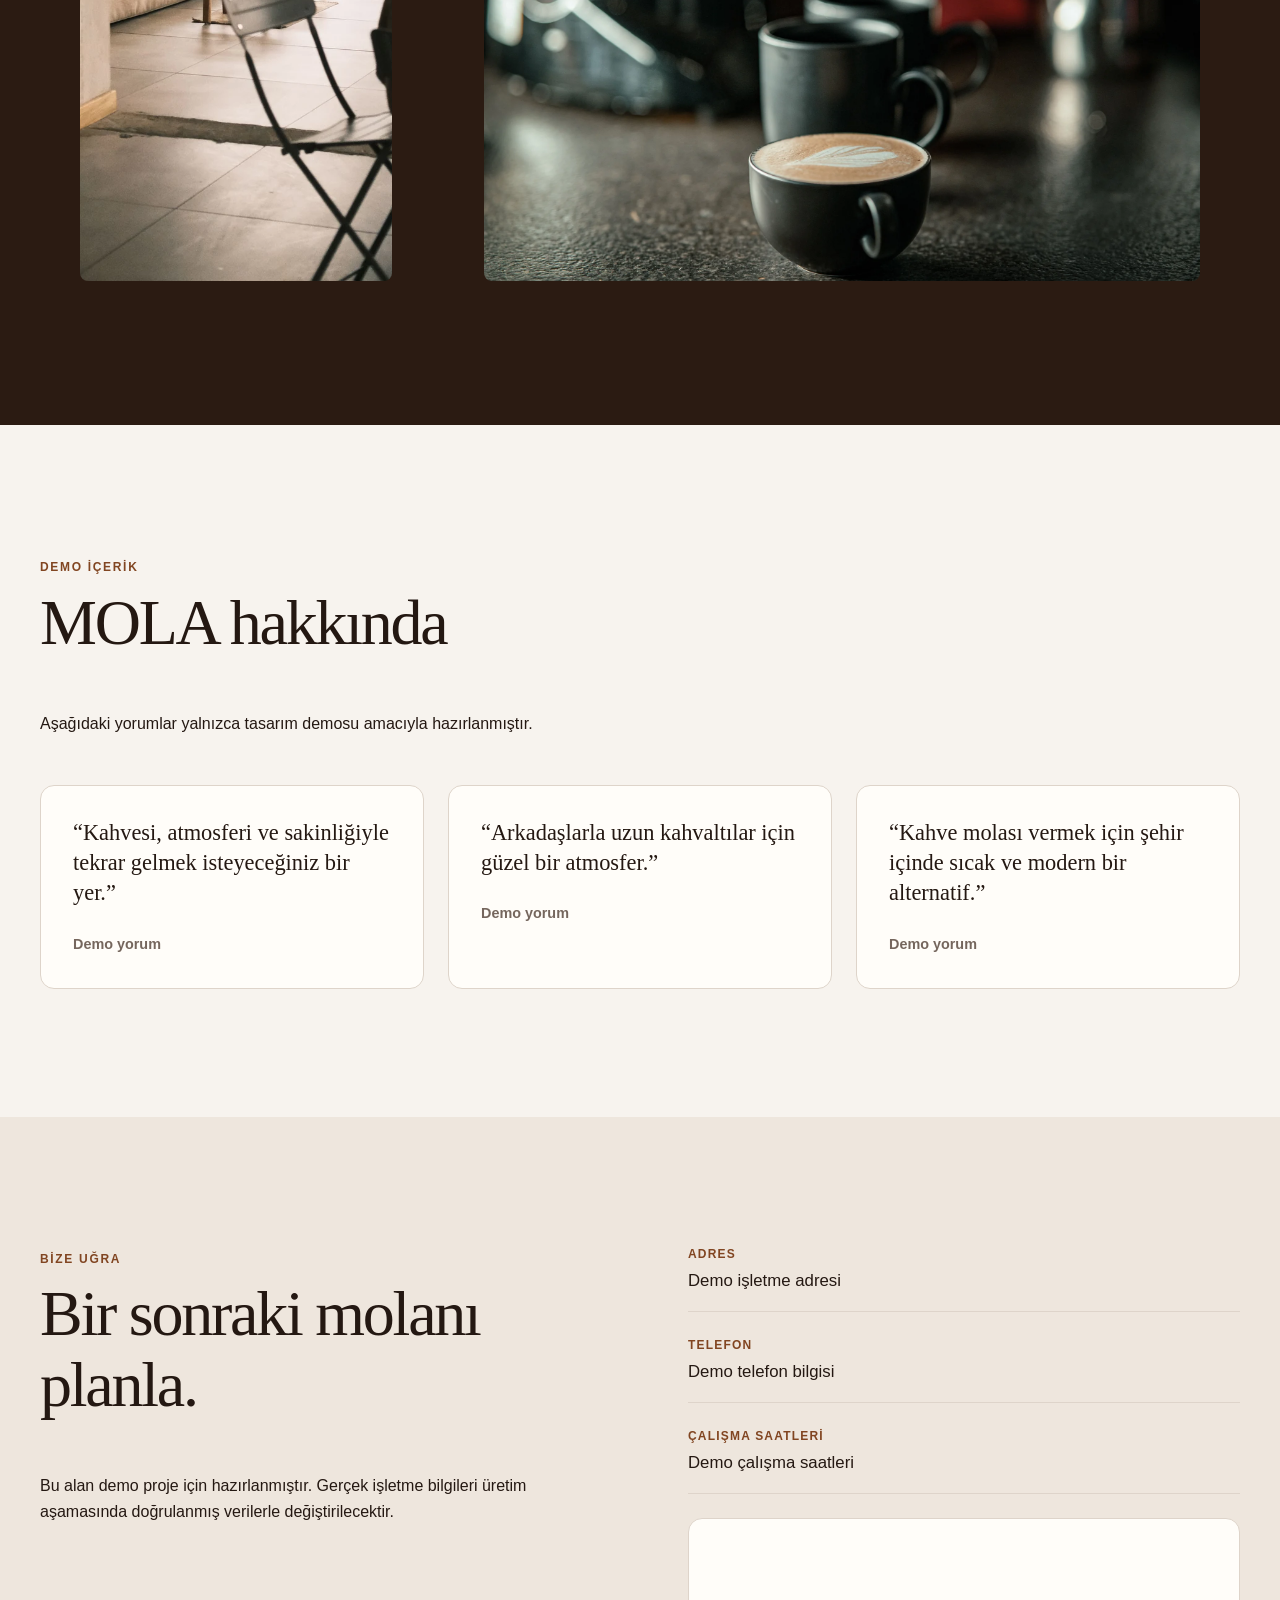
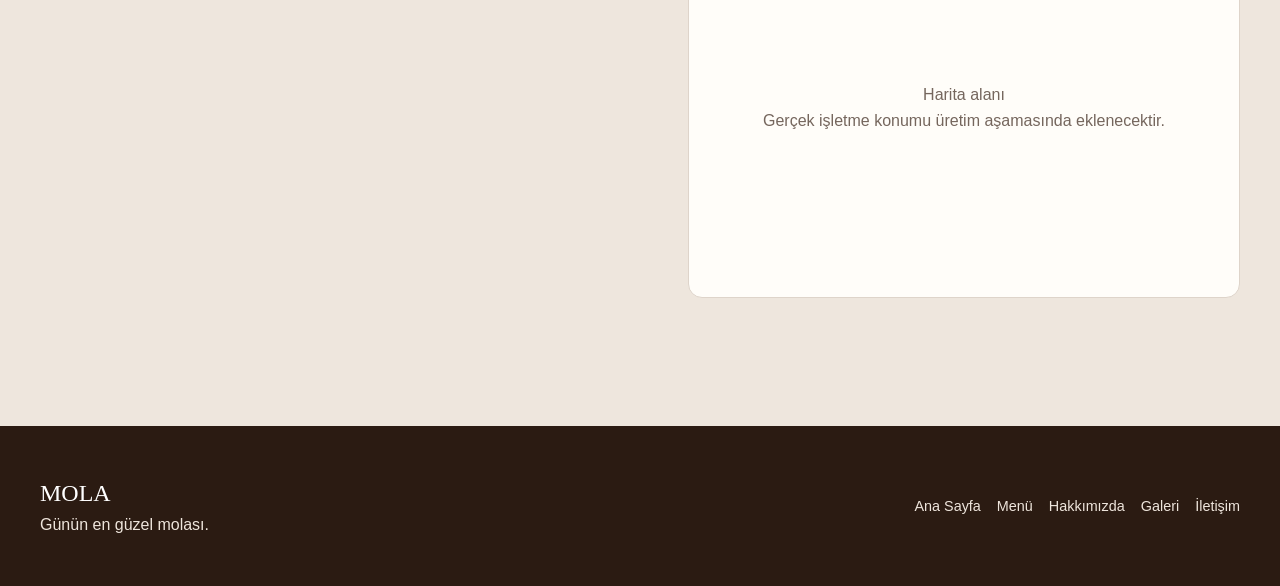
==== commit a9595158: "feat: add technical SEO metadata Add Open Graph and X metadata plus Organization structured data to " ====
--- a/index.html
+++ b/index.html
@@ -2,42 +2,143 @@
 <html lang="tr">
 <head>
   <meta charset="UTF-8">
+
   <meta
     name="viewport"
     content="width=device-width, initial-scale=1.0"
   >
+
   <title>MOLA Coffee & Kitchen — Günün en güzel molası.</title>
+
   <meta
     name="description"
     content="MOLA Coffee & Kitchen — iyi kahve, güzel yemekler ve keyifli molalar için modern bir kafe konsepti."
   >
+
   <meta
     name="robots"
     content="index, follow"
   >
+
   <meta
     name="theme-color"
     content="#2b1b12"
   >
+
+  <!-- Open Graph -->
+  <meta
+    property="og:type"
+    content="website"
+  >
+
+  <meta
+    property="og:locale"
+    content="tr_TR"
+  >
+
+  <meta
+    property="og:site_name"
+    content="MOLA Coffee & Kitchen"
+  >
+
+  <meta
+    property="og:title"
+    content="MOLA Coffee & Kitchen — Günün en güzel molası."
+  >
+
+  <meta
+    property="og:description"
+    content="İyi kahve, güzel yemekler ve kendine ayırdığın keyifli bir an."
+  >
+
+  <meta
+    property="og:image"
+    content="assets/images/hero-coffee.webp"
+  >
+
+  <meta
+    property="og:image:alt"
+    content="MOLA Coffee & Kitchen'da hazırlanmış latte ve kahve sunumu"
+  >
+
+  <meta
+    property="og:image:type"
+    content="image/webp"
+  >
+
+  <meta
+    property="og:image:width"
+    content="2000"
+  >
+
+  <meta
+    property="og:image:height"
+    content="1333"
+  >
+
+  <!-- X / Twitter -->
+  <meta
+    name="twitter:card"
+    content="summary_large_image"
+  >
+
+  <meta
+    name="twitter:title"
+    content="MOLA Coffee & Kitchen — Günün en güzel molası."
+  >
+
+  <meta
+    name="twitter:description"
+    content="İyi kahve, güzel yemekler ve kendine ayırdığın keyifli bir an."
+  >
+
+  <meta
+    name="twitter:image"
+    content="assets/images/hero-coffee.webp"
+  >
+
+  <meta
+    name="twitter:image:alt"
+    content="MOLA Coffee & Kitchen'da hazırlanmış latte ve kahve sunumu"
+  >
+
   <link
     rel="icon"
     href="assets/icons/favicon.svg"
     type="image/svg+xml"
   >
+
   <link
     rel="stylesheet"
     href="css/style.css"
   >
+
+  <!-- Organization structured data -->
+  <script type="application/ld+json">
+  {
+    "@context": "https://schema.org",
+    "@type": "Organization",
+    "@id": "#organization",
+    "name": "MOLA Coffee & Kitchen",
+    "alternateName": "MOLA",
+    "description": "İyi kahve, güzel yemekler ve keyifli molalar için modern bir coffee & kitchen konsepti.",
+    "logo": "assets/icons/favicon.svg"
+  }
+  </script>
 </head>
+
 <body>
+
   <a
     class="skip-link"
     href="#main-content"
   >
     İçeriğe geç
   </a>
+
   <header class="site-header">
     <div class="container site-header__inner">
+
       <a
         class="brand"
         href="index.html"
@@ -45,6 +146,7 @@
       >
         MOLA
       </a>
+
       <button
         class="nav-toggle"
         type="button"
@@ -61,12 +163,14 @@
           <span></span>
         </span>
       </button>
+
       <nav
         class="primary-nav"
         id="primary-navigation"
         aria-label="Ana navigasyon"
       >
         <ul class="primary-nav__list">
+
           <li>
             <a
               href="index.html"
@@ -75,32 +179,41 @@
               Ana Sayfa
             </a>
           </li>
+
           <li>
             <a href="menu.html">
               Menü
             </a>
           </li>
+
           <li>
             <a href="about.html">
               Hakkımızda
             </a>
           </li>
+
           <li>
             <a href="#gallery">
               Galeri
             </a>
           </li>
+
           <li>
             <a href="#contact">
               İletişim
             </a>
           </li>
+
         </ul>
       </nav>
+
     </div>
   </header>
+
   <main id="main-content">
+
     <section class="hero">
+
       <div class="hero__media">
         <img
           src="assets/images/hero-coffee.webp"
@@ -111,53 +224,72 @@
           decoding="async"
         >
       </div>
+
       <div class="hero__content">
         <div class="container hero__content-inner">
+
           <p class="hero__eyebrow">
             COFFEE &amp; KITCHEN
           </p>
+
           <h1 class="hero__title">
             Günün en güzel molası.
           </h1>
+
           <p class="hero__description">
             İyi kahve, güzel yemekler ve kendine ayırdığın
             keyifli bir an.
           </p>
+
           <div class="hero__actions">
+
             <a
               class="button button--primary"
               href="menu.html"
             >
               Menüyü Gör
             </a>
+
             <a
               class="button button--secondary"
               href="#contact"
             >
               Bizi Bul
             </a>
+
           </div>
+
         </div>
       </div>
+
     </section>
+
     <section class="section featured">
       <div class="container">
+
         <div class="featured__header">
+
           <div>
             <p class="section-label">
               MOLA'DAN SEÇTİKLERİMİZ
             </p>
+
             <h2>
               Bugünün favorileri
             </h2>
           </div>
+
           <p class="section-intro">
             Günün her saatine eşlik edecek,
             özenle seçilmiş lezzetler.
           </p>
-        </div>
+
+        </div>
+
         <div class="featured-grid">
+
           <article class="featured-card">
+
             <div class="featured-card__image">
               <img
                 src="assets/images/mola-latte.webp"
@@ -168,39 +300,60 @@
                 decoding="async"
               >
             </div>
+
             <div class="featured-card__content">
+
               <h3>
                 Mola Latte
               </h3>
+
               <div class="featured-card__meta">
                 <span>Kahve</span>
+
                 <span class="featured-card__price">
                   ₺145
                 </span>
               </div>
+
             </div>
-          </article>
+
+          </article>
+
           <article class="featured-card">
+
             <div class="featured-card__content">
+
               <p class="section-label">
                 TATLI
               </p>
+
               <h3>
                 San Sebastian
               </h3>
+
               <p>
                 Dışı karamelize, içi yumuşak ve yoğun
                 aromalı cheesecake.
               </p>
+
               <div class="featured-card__meta">
-                <span>Demo ürün</span>
+
+                <span>
+                  Demo ürün
+                </span>
+
                 <span class="featured-card__price">
                   ₺185
                 </span>
+
               </div>
+
             </div>
-          </article>
+
+          </article>
+
           <article class="featured-card">
+
             <div class="featured-card__image">
               <img
                 src="assets/images/avocado-toast.webp"
@@ -211,85 +364,119 @@
                 decoding="async"
               >
             </div>
+
             <div class="featured-card__content">
+
               <h3>
                 Avokadolu Tost
               </h3>
+
               <div class="featured-card__meta">
-                <span>Kahvaltı</span>
+
+                <span>
+                  Kahvaltı
+                </span>
+
                 <span class="featured-card__price">
                   ₺235
                 </span>
+
               </div>
+
             </div>
-          </article>
+
+          </article>
+
         </div>
       </div>
     </section>
+
     <section class="section story">
+
       <div class="container story__grid">
+
         <div class="story__image">
           <img
             src="assets/images/story-interior.webp"
             alt="Modern ve sıcak bir kafe iç mekânı"
-            width="1600"
-            height="2400"
+            width="1067"
+            height="1600"
             loading="lazy"
             decoding="async"
           >
         </div>
+
         <div class="story__content">
+
           <p class="section-label">
             MOLA'NIN HİKÂYESİ
           </p>
+
           <h2>
             Bir kahveden fazlası.
           </h2>
+
           <p>
             MOLA, günün yoğunluğu içinde kendine küçük
             bir alan açmak isteyenler için tasarlanmış
             modern bir coffee &amp; kitchen deneyimidir.
           </p>
+
           <p>
             Sabah kahveni alırken, arkadaşlarınla uzun
             bir kahvaltıya otururken ya da günün sonunda
             tatlı bir mola verirken burada kendini
             rahat hissetmeni istiyoruz.
           </p>
+
           <div class="story__actions">
+
             <a
               class="button button--dark"
               href="about.html"
             >
               Hikâyemizi Keşfet
             </a>
+
           </div>
-        </div>
+
+        </div>
+
       </div>
+
     </section>
+
     <section class="section menu-preview">
+
       <div class="container">
+
         <div class="featured__header">
+
           <div>
             <p class="section-label">
               MENÜDEN
             </p>
+
             <h2>
               Bir sonraki molanı seç.
             </h2>
           </div>
+
           <a
             class="button button--dark"
             href="menu.html"
           >
             Tüm menüyü gör
           </a>
-        </div>
+
+        </div>
+
         <div
           class="menu-filter"
           role="group"
           aria-label="Menü kategorileri"
         >
+
           <button
             class="menu-filter__button is-active"
             type="button"
@@ -298,6 +485,7 @@
           >
             Tümü
           </button>
+
           <button
             class="menu-filter__button"
             type="button"
@@ -306,6 +494,7 @@
           >
             Kahve
           </button>
+
           <button
             class="menu-filter__button"
             type="button"
@@ -314,6 +503,7 @@
           >
             Kahvaltı
           </button>
+
           <button
             class="menu-filter__button"
             type="button"
@@ -322,6 +512,7 @@
           >
             Tatlı
           </button>
+
           <button
             class="menu-filter__button"
             type="button"
@@ -330,130 +521,176 @@
           >
             Yemek
           </button>
-        </div>
+
+        </div>
+
         <div
           class="menu-grid"
           id="menu-preview-grid"
         >
+
           <article
             class="menu-item"
             data-category="kahve"
           >
             <div>
+
               <h3 class="menu-item__name">
                 Mola Latte
               </h3>
+
               <p class="menu-item__description">
                 Espresso, kadifemsi süt köpüğü ve
                 dengeli kahve aroması.
               </p>
+
             </div>
+
             <span class="menu-item__price">
               ₺145
             </span>
-          </article>
+
+          </article>
+
           <article
             class="menu-item"
             data-category="kahve"
           >
             <div>
+
               <h3 class="menu-item__name">
                 Flat White
               </h3>
+
               <p class="menu-item__description">
                 Yoğun espresso ve ince dokulu süt ile
                 klasik bir seçim.
               </p>
+
             </div>
+
             <span class="menu-item__price">
               ₺135
             </span>
-          </article>
+
+          </article>
+
           <article
             class="menu-item"
             data-category="kahvalti"
           >
             <div>
+
               <h3 class="menu-item__name">
                 Avokadolu Tost
               </h3>
+
               <p class="menu-item__description">
                 Ekşi mayalı ekmek, avokado, yumurta
                 ve taze yeşillikler.
               </p>
+
             </div>
+
             <span class="menu-item__price">
               ₺235
             </span>
-          </article>
+
+          </article>
+
           <article
             class="menu-item"
             data-category="tatli"
           >
             <div>
+
               <h3 class="menu-item__name">
                 San Sebastian
               </h3>
+
               <p class="menu-item__description">
                 Yoğun kıvamlı, hafif karamelize klasik
                 cheesecake.
               </p>
+
             </div>
+
             <span class="menu-item__price">
               ₺185
             </span>
-          </article>
+
+          </article>
+
           <article
             class="menu-item"
             data-category="yemek"
           >
             <div>
+
               <h3 class="menu-item__name">
                 Chicken Wrap
               </h3>
+
               <p class="menu-item__description">
                 Izgara tavuk, taze sebzeler ve özel
                 sos ile hazırlanan wrap.
               </p>
+
             </div>
+
             <span class="menu-item__price">
               ₺245
             </span>
-          </article>
+
+          </article>
+
         </div>
       </div>
     </section>
+
     <section
       class="section gallery"
       id="gallery"
     >
+
       <div class="container">
+
         <div class="featured__header">
+
           <div>
             <p class="section-label">
               MOLA'DAN KARELER
             </p>
+
             <h2>
               Atmosferi keşfet.
             </h2>
           </div>
+
           <p class="section-intro">
             Kahveden mekâna, MOLA'nın günlük ritminden
             küçük detaylar.
           </p>
-        </div>
+
+        </div>
+
         <div class="gallery-grid">
+
           <figure class="gallery__item gallery__item--tall">
+
             <img
               src="assets/images/story-interior.webp"
               alt="Kafeyi temsil eden modern iç mekân"
-              width="1600"
-              height="2400"
+              width="1067"
+              height="1600"
               loading="lazy"
               decoding="async"
             >
+
           </figure>
+
           <figure class="gallery__item">
+
             <img
               src="assets/images/mola-latte.webp"
               alt="Latte art ile hazırlanmış kahve"
@@ -462,8 +699,11 @@
               loading="lazy"
               decoding="async"
             >
+
           </figure>
+
           <figure class="gallery__item">
+
             <img
               src="assets/images/avocado-toast.webp"
               alt="Taze malzemelerle hazırlanmış avokadolu tost"
@@ -472,8 +712,11 @@
               loading="lazy"
               decoding="async"
             >
+
           </figure>
+
           <figure class="gallery__item gallery__item--wide">
+
             <img
               src="assets/images/hero-coffee.webp"
               alt="Kahve sunumunu gösteren atmosferik kafe fotoğrafı"
@@ -482,119 +725,176 @@
               loading="lazy"
               decoding="async"
             >
+
           </figure>
+
         </div>
       </div>
     </section>
+
     <section class="section testimonials">
+
       <div class="container">
+
         <div class="testimonials__header">
+
           <p class="section-label">
             DEMO İÇERİK
           </p>
+
           <h2>
             MOLA hakkında
           </h2>
+
           <p class="section-intro">
             Aşağıdaki yorumlar yalnızca tasarım demosu
             amacıyla hazırlanmıştır.
           </p>
-        </div>
+
+        </div>
+
         <div class="testimonials__grid">
+
           <article class="testimonial">
+
             <p class="testimonial__quote">
               “Kahvesi, atmosferi ve sakinliğiyle
               tekrar gelmek isteyeceğiniz bir yer.”
             </p>
+
             <p class="testimonial__author">
               Demo yorum
             </p>
-          </article>
+
+          </article>
+
           <article class="testimonial">
+
             <p class="testimonial__quote">
               “Arkadaşlarla uzun kahvaltılar için
               güzel bir atmosfer.”
             </p>
+
             <p class="testimonial__author">
               Demo yorum
             </p>
-          </article>
+
+          </article>
+
           <article class="testimonial">
+
             <p class="testimonial__quote">
               “Kahve molası vermek için şehir içinde
               sıcak ve modern bir alternatif.”
             </p>
+
             <p class="testimonial__author">
               Demo yorum
             </p>
-          </article>
+
+          </article>
+
         </div>
       </div>
     </section>
+
     <section
       class="section contact"
       id="contact"
     >
+
       <div class="container contact__grid">
+
         <div>
+
           <p class="section-label">
             BİZE UĞRA
           </p>
+
           <h2>
             Bir sonraki molanı planla.
           </h2>
+
           <p class="section-intro">
             Bu alan demo proje için hazırlanmıştır.
             Gerçek işletme bilgileri üretim aşamasında
             doğrulanmış verilerle değiştirilecektir.
           </p>
-        </div>
+
+        </div>
+
         <div class="contact__details">
+
           <div class="contact__item">
+
             <p class="contact__label">
               Adres
             </p>
+
             <p class="contact__value">
               Demo işletme adresi
             </p>
+
           </div>
+
           <div class="contact__item">
+
             <p class="contact__label">
               Telefon
             </p>
+
             <p class="contact__value">
               Demo telefon bilgisi
             </p>
+
           </div>
+
           <div class="contact__item">
+
             <p class="contact__label">
               Çalışma saatleri
             </p>
+
             <p class="contact__value">
               Demo çalışma saatleri
             </p>
+
           </div>
+
           <div class="contact__map">
+
             <p>
               Harita alanı<br>
               Gerçek işletme konumu üretim aşamasında eklenecektir.
             </p>
+
           </div>
-        </div>
+
+        </div>
+
       </div>
     </section>
+
   </main>
+
   <footer class="site-footer">
+
     <div class="container site-footer__inner">
+
       <div>
+
         <div class="site-footer__brand">
           MOLA
         </div>
+
         <p>
           Günün en güzel molası.
         </p>
+
       </div>
+
       <ul class="site-footer__links">
+
         <li>
           <a
             href="index.html"
@@ -603,32 +903,41 @@
             Ana Sayfa
           </a>
         </li>
+
         <li>
           <a href="menu.html">
             Menü
           </a>
         </li>
+
         <li>
           <a href="about.html">
             Hakkımızda
           </a>
         </li>
+
         <li>
           <a href="#gallery">
             Galeri
           </a>
         </li>
+
         <li>
           <a href="#contact">
             İletişim
           </a>
         </li>
+
       </ul>
+
     </div>
+
   </footer>
+
   <script
     src="js/script.js"
     defer
   ></script>
+
 </body>
 </html>
